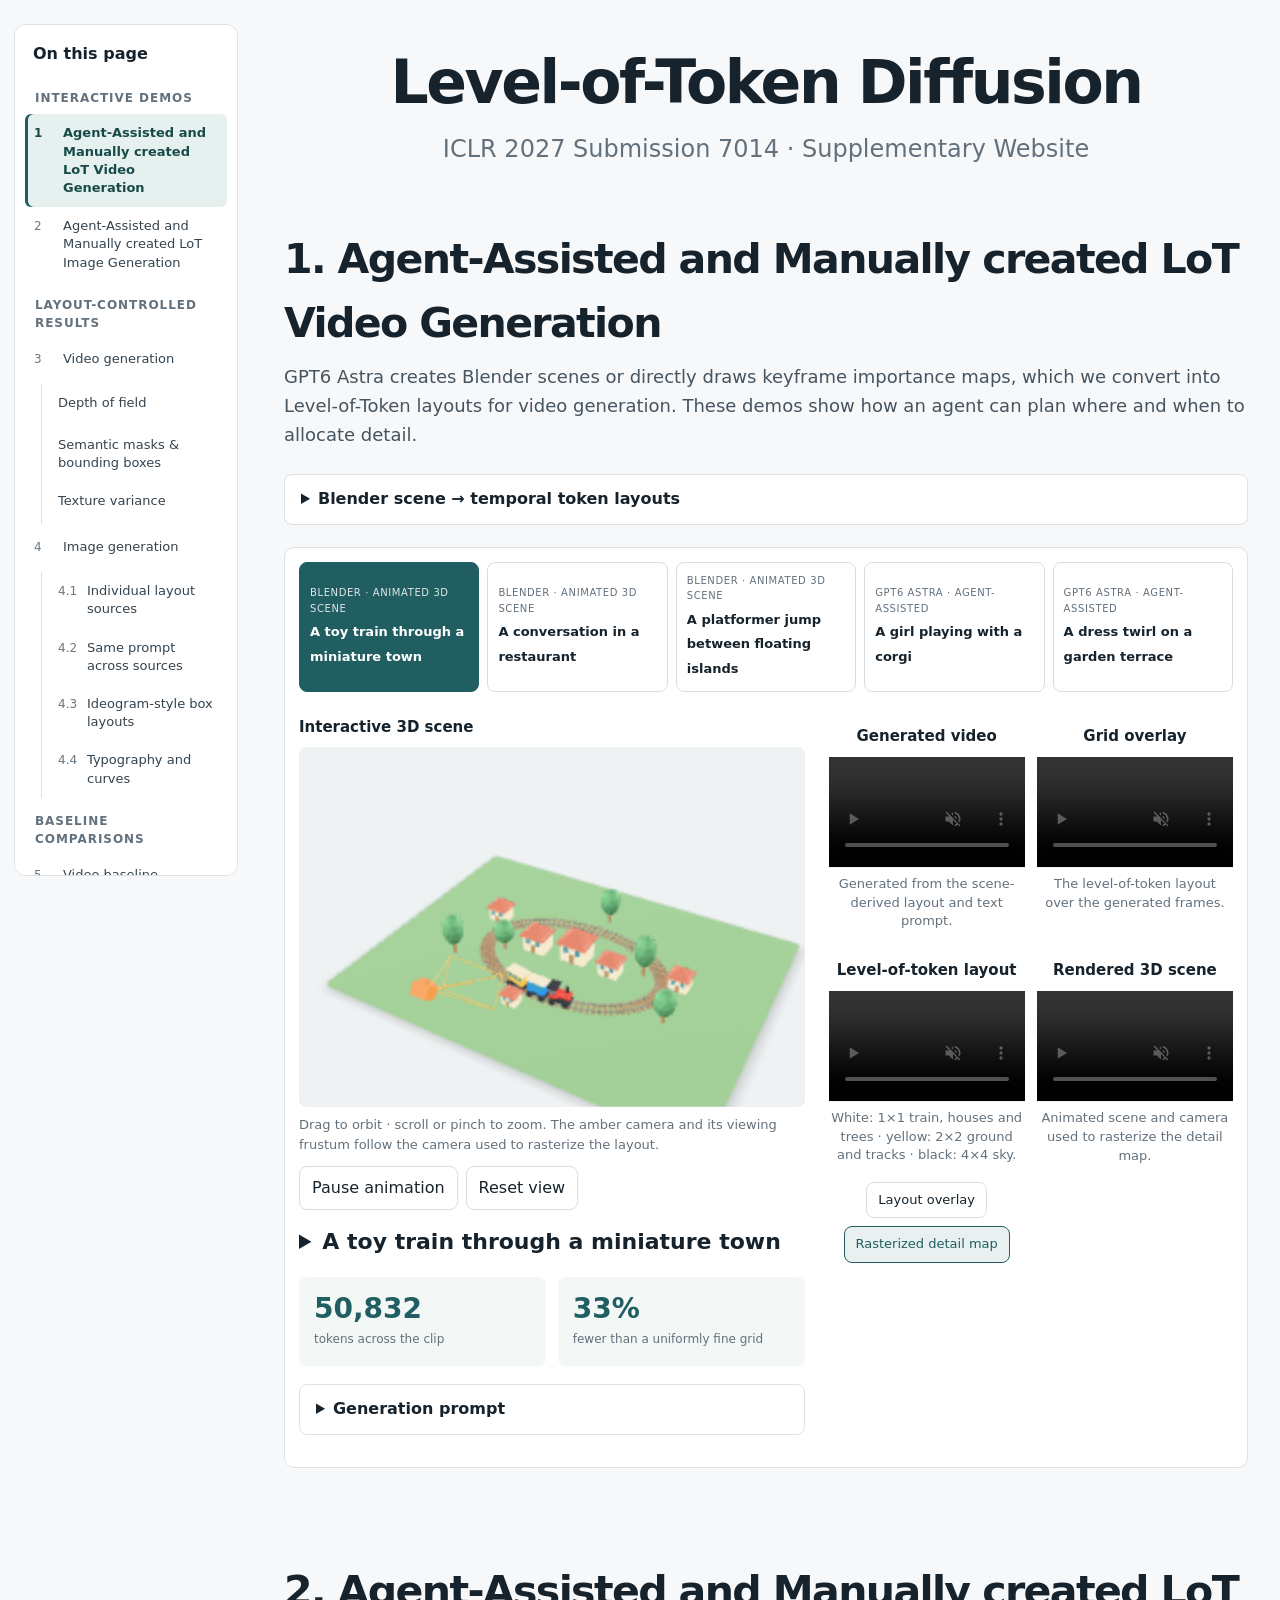
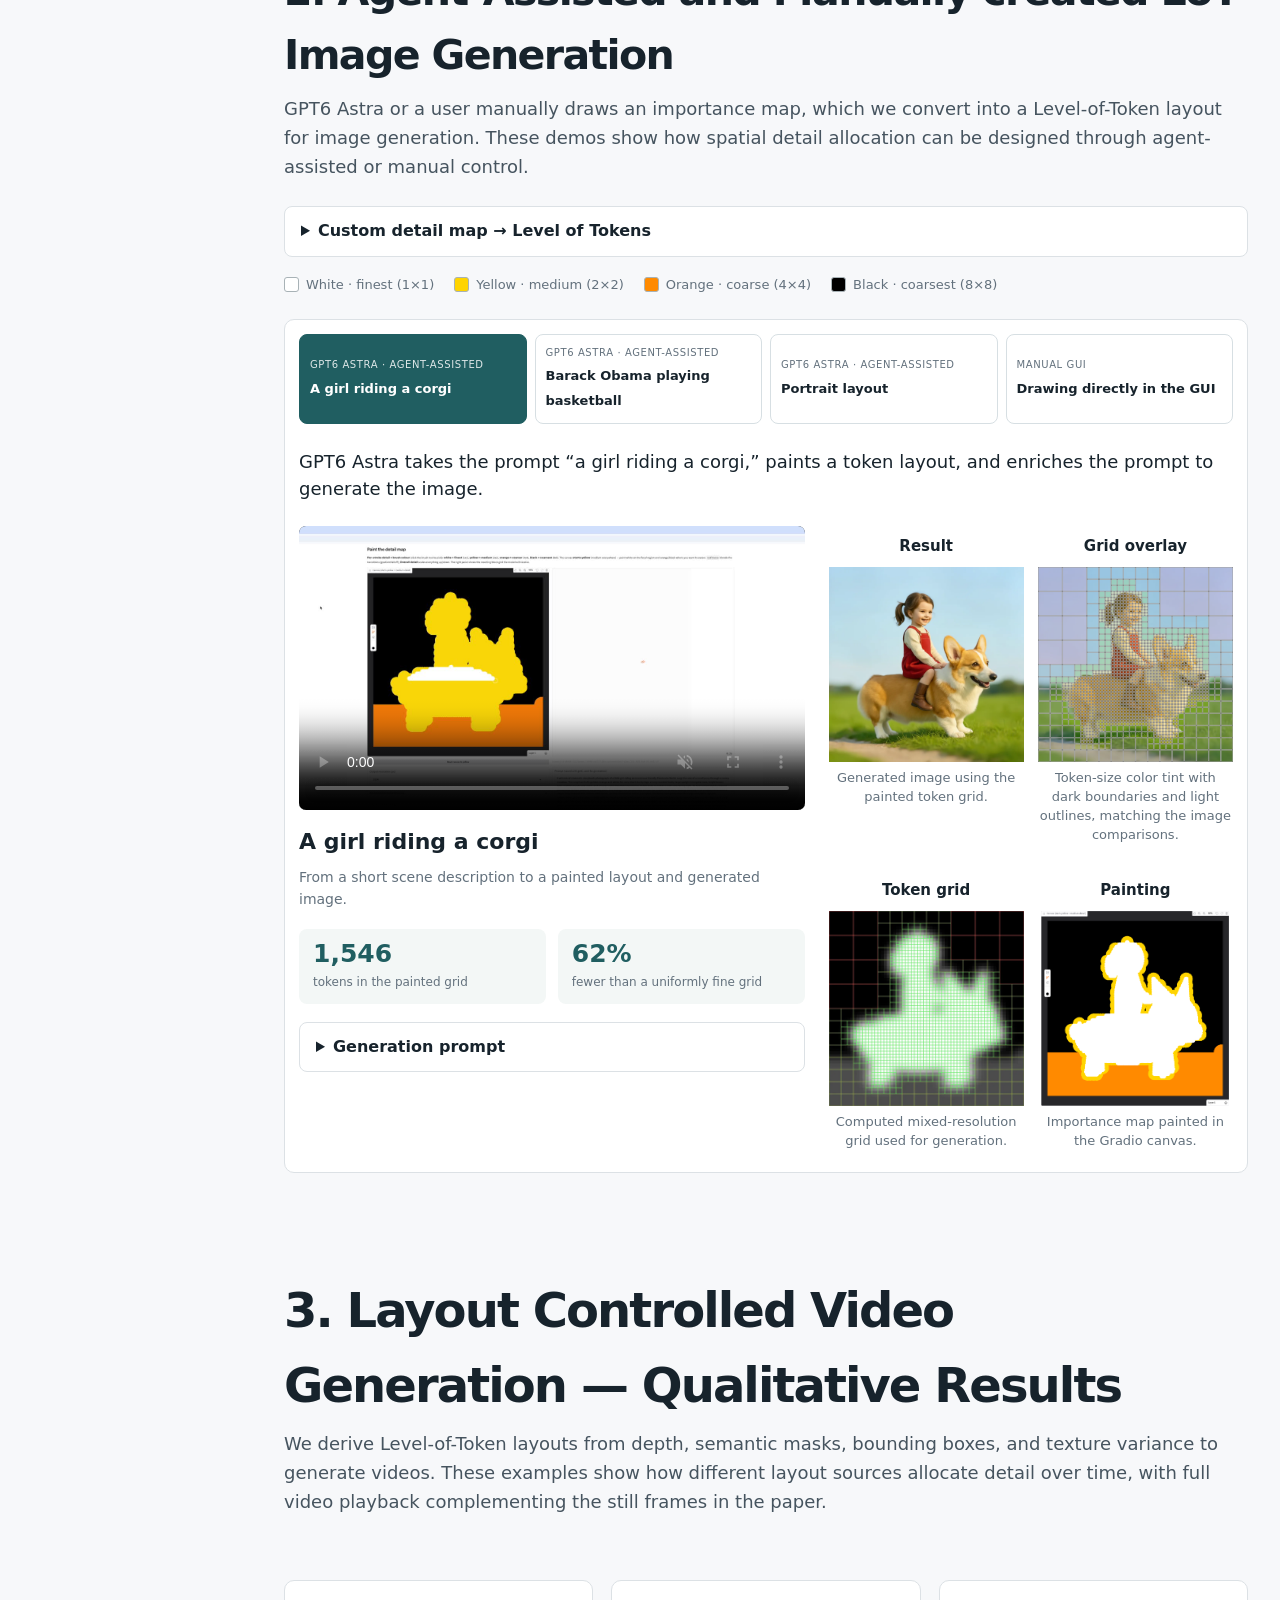
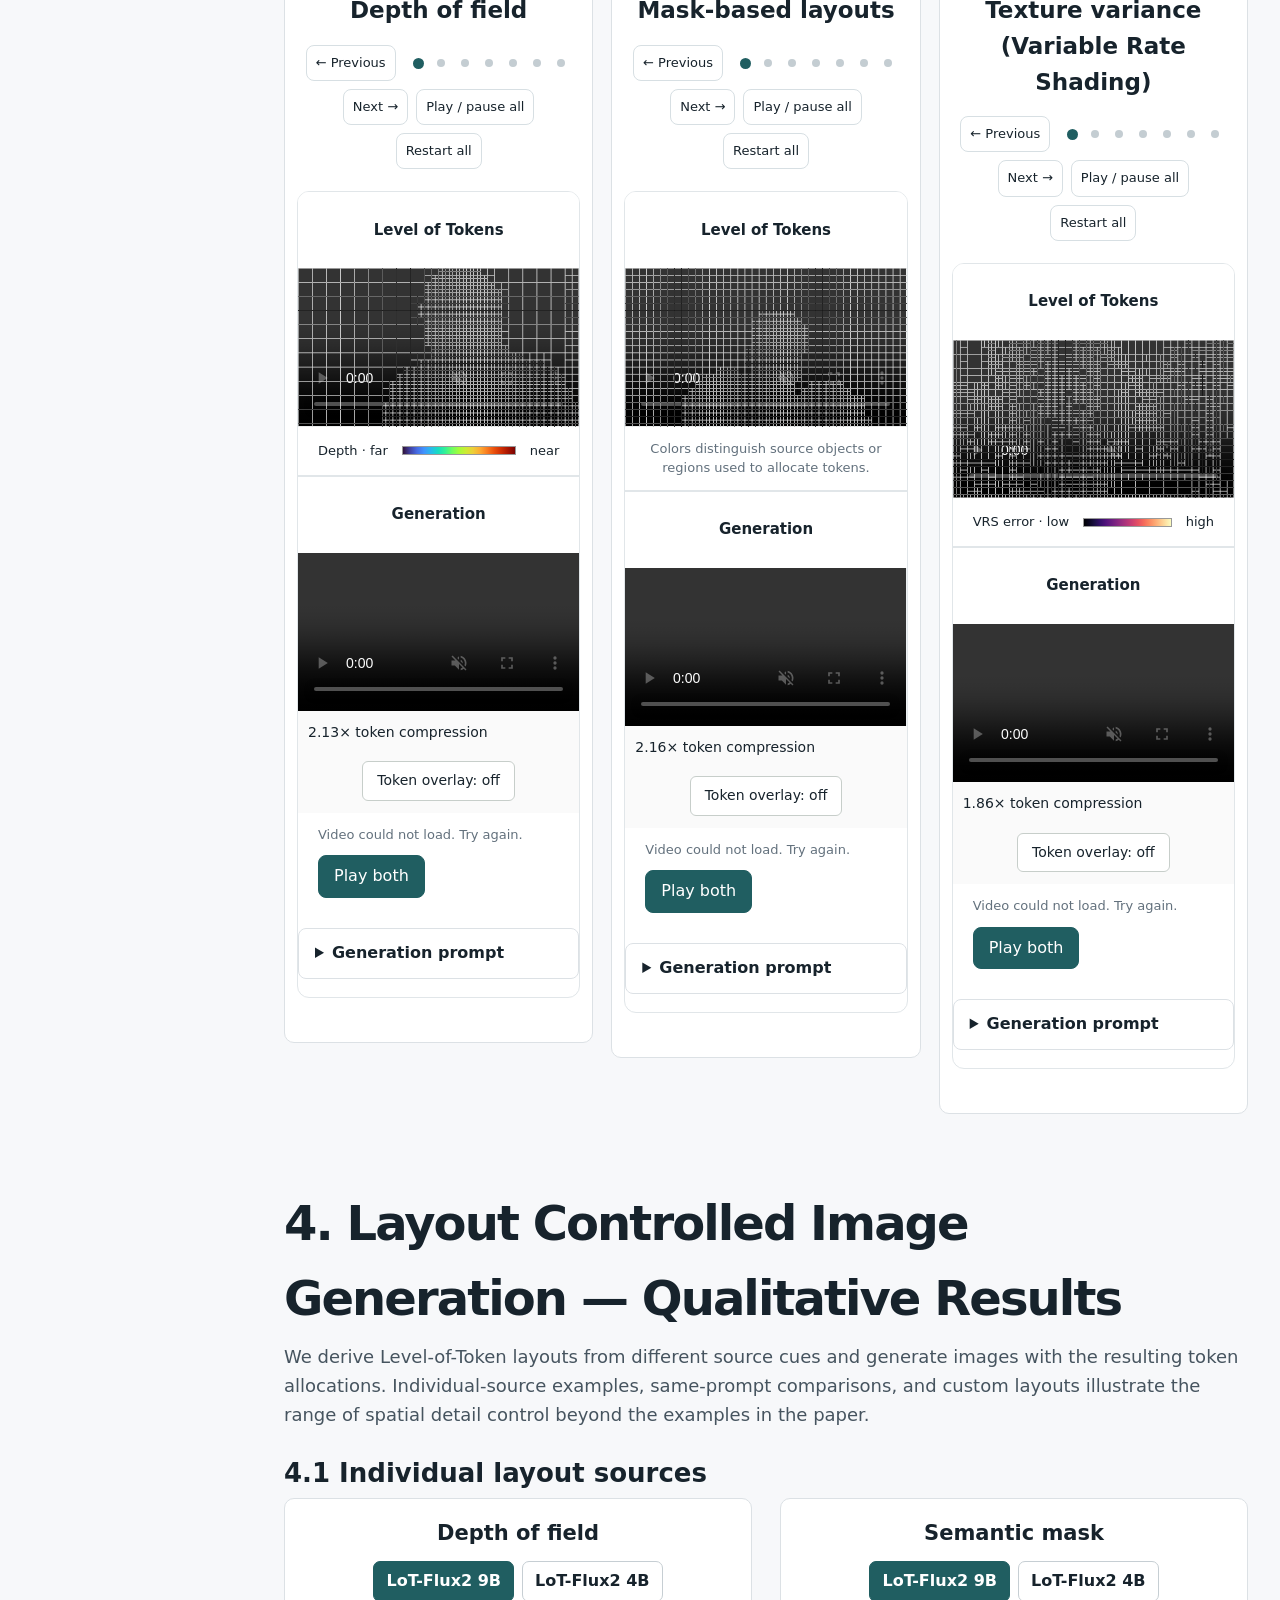
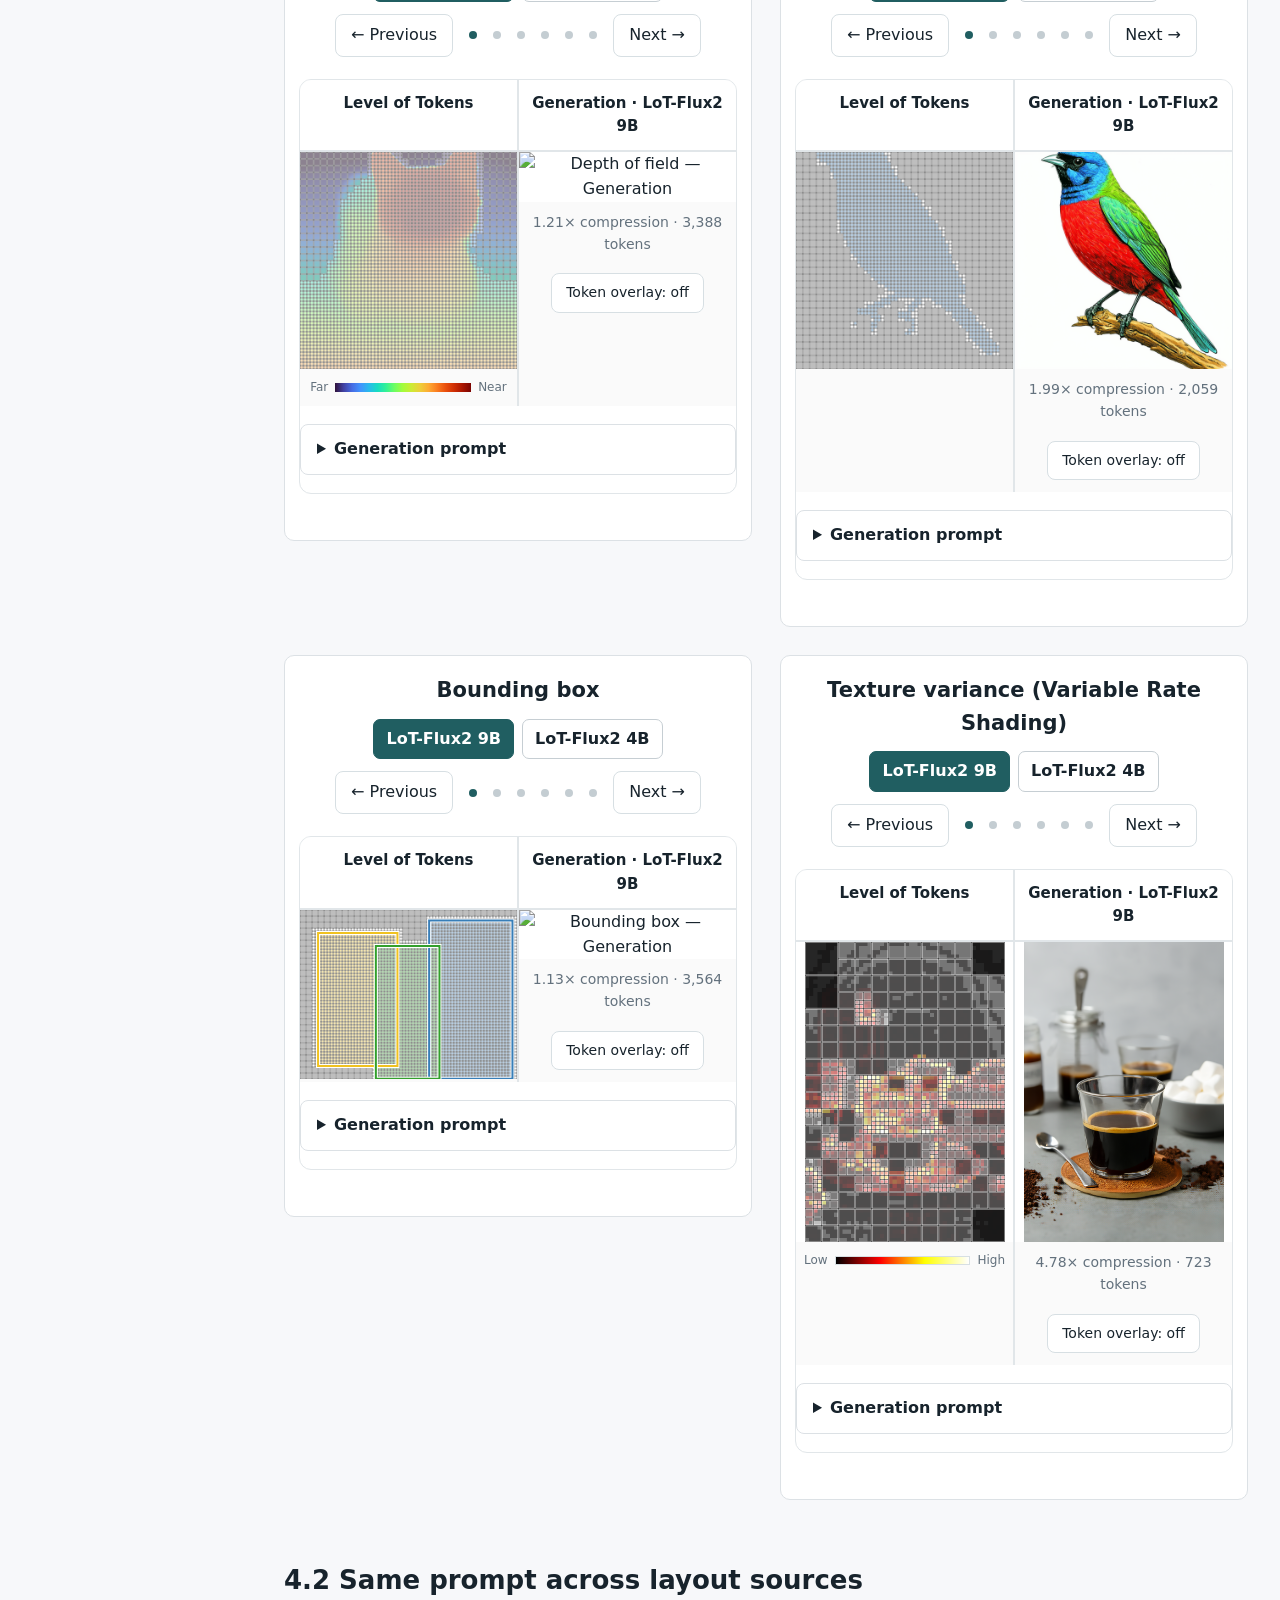
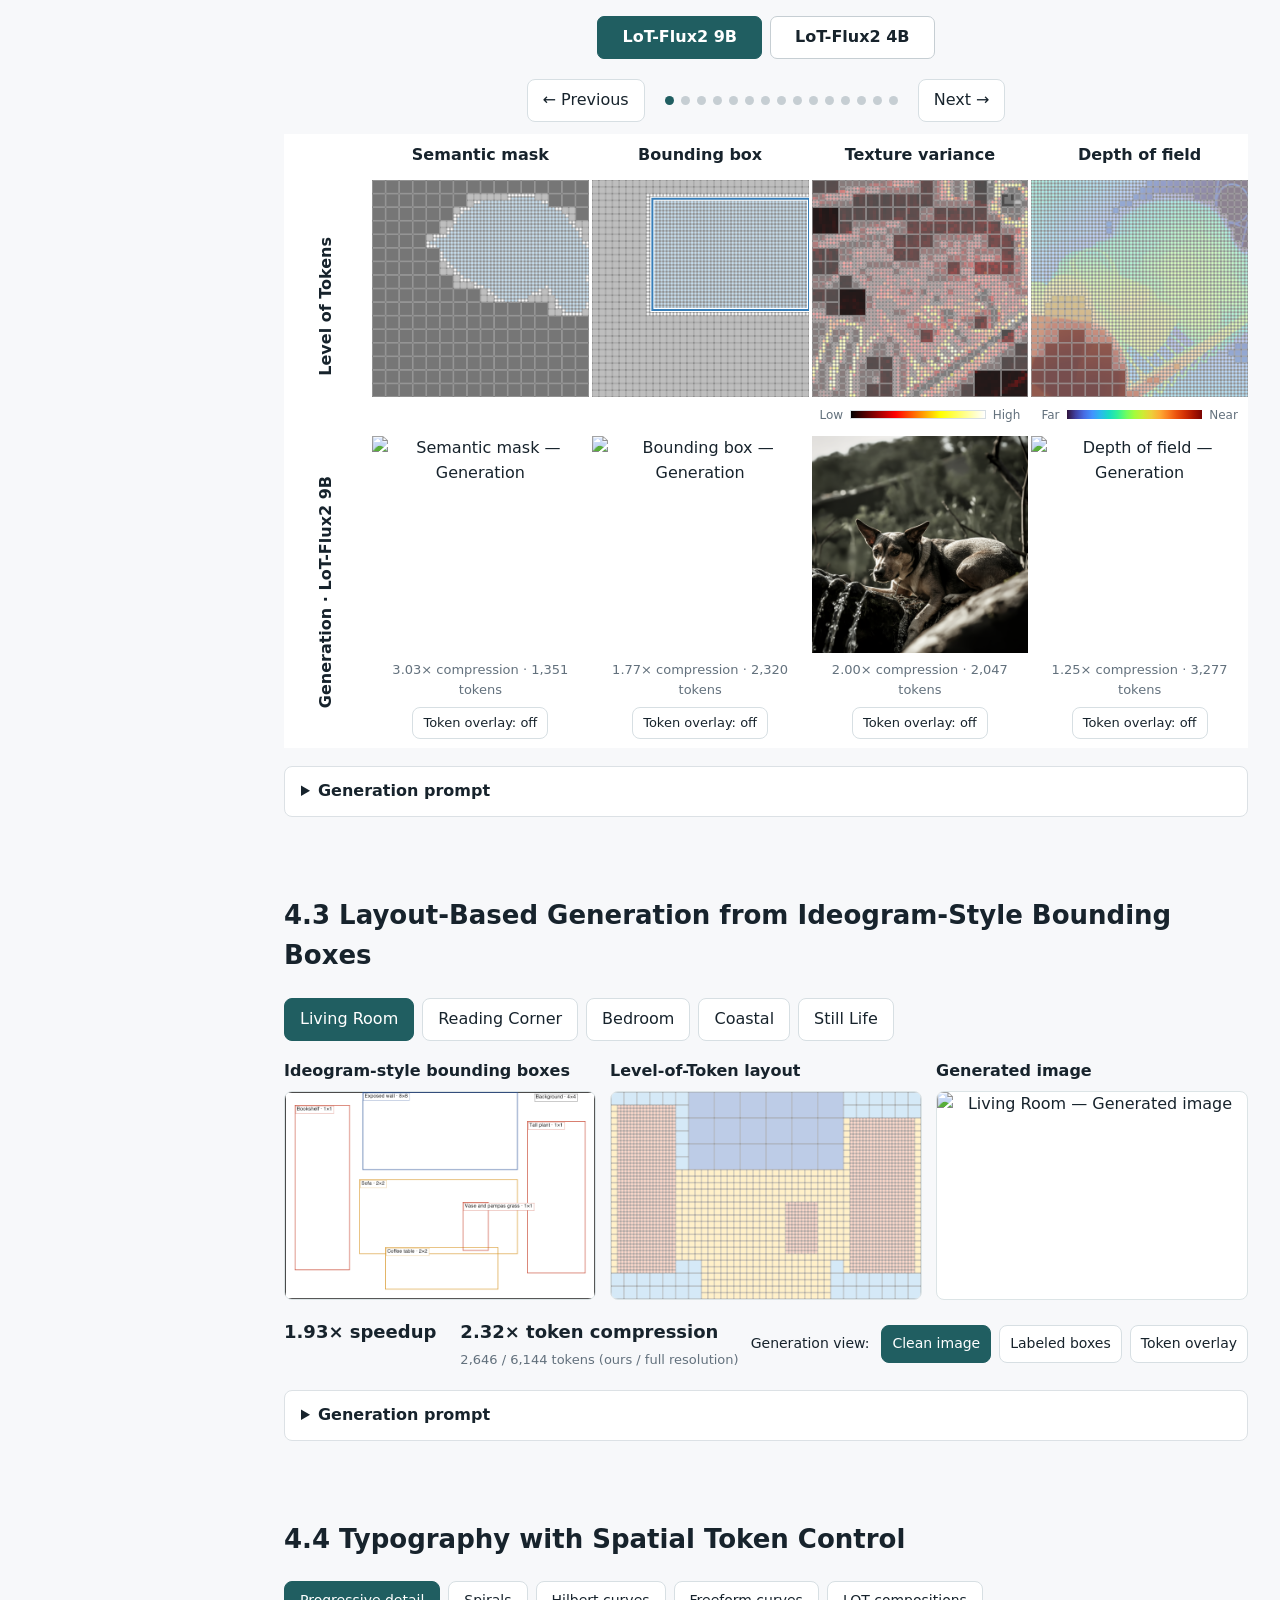
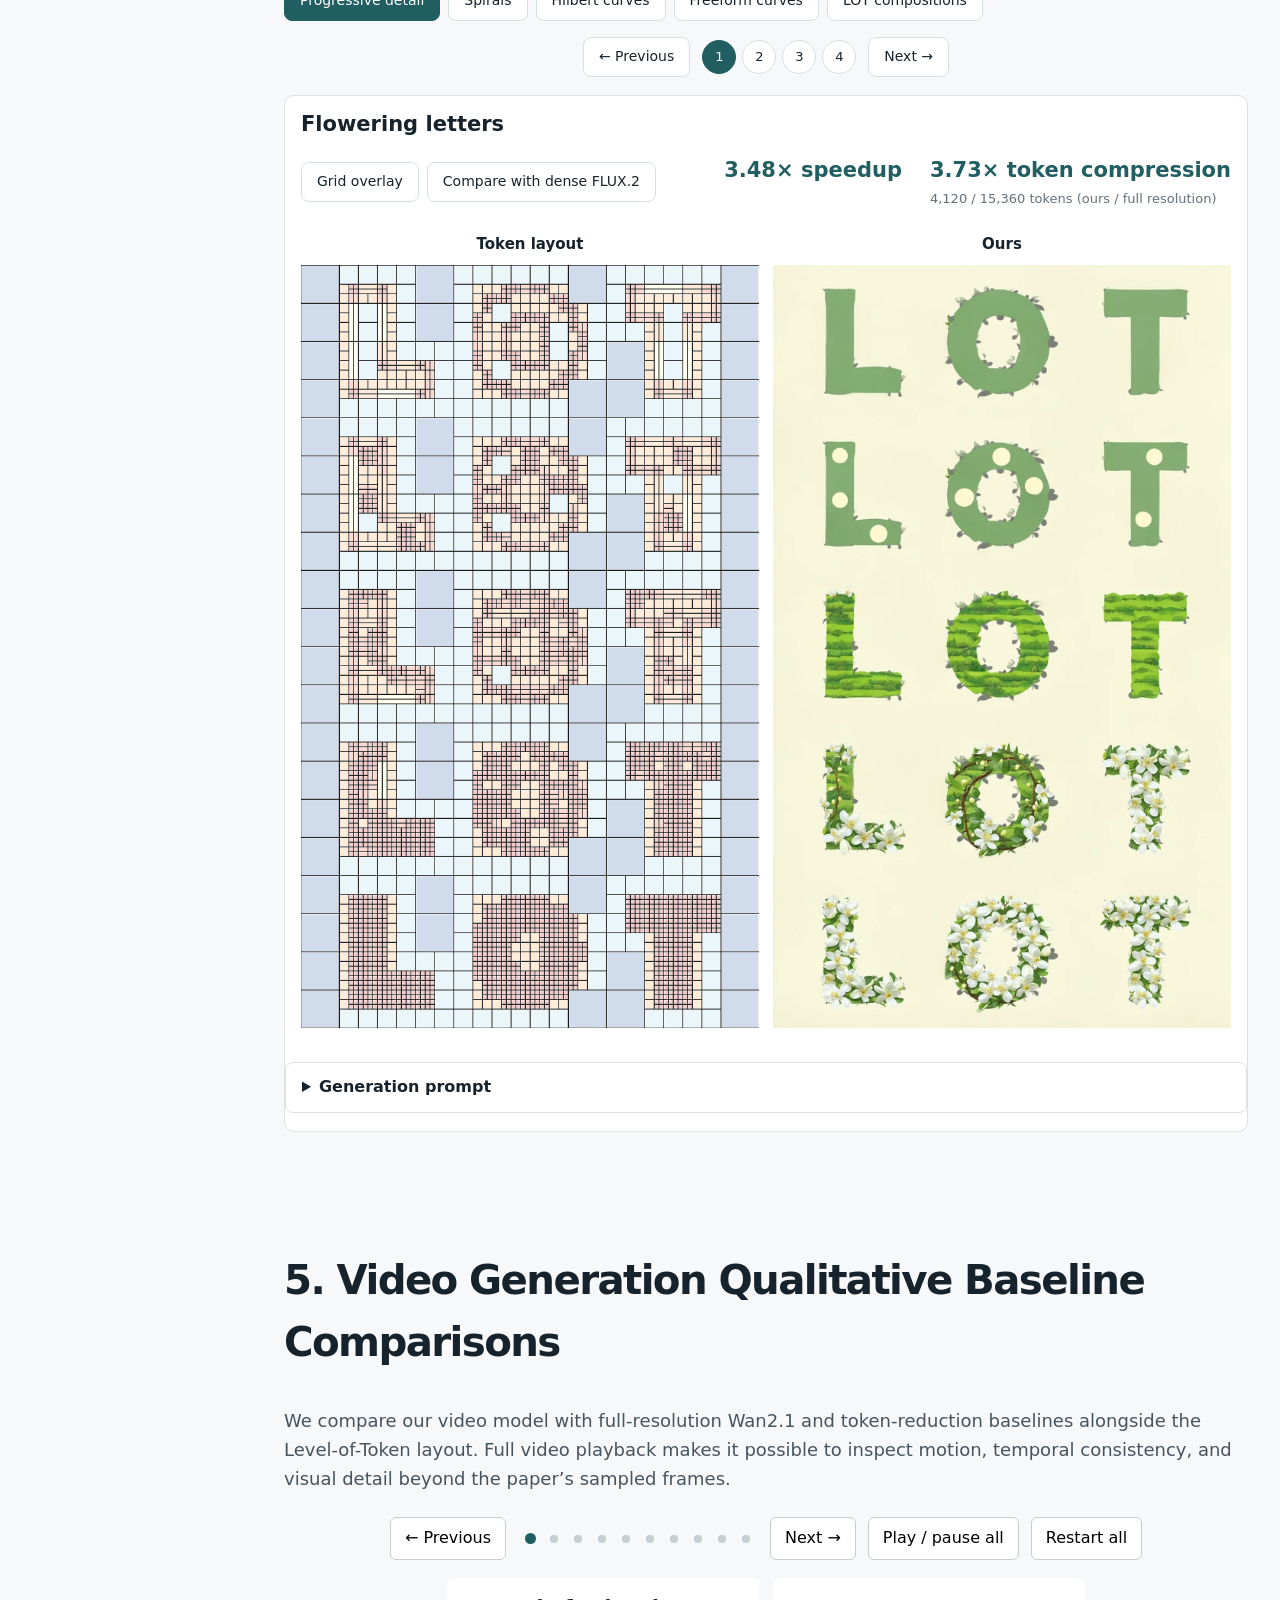
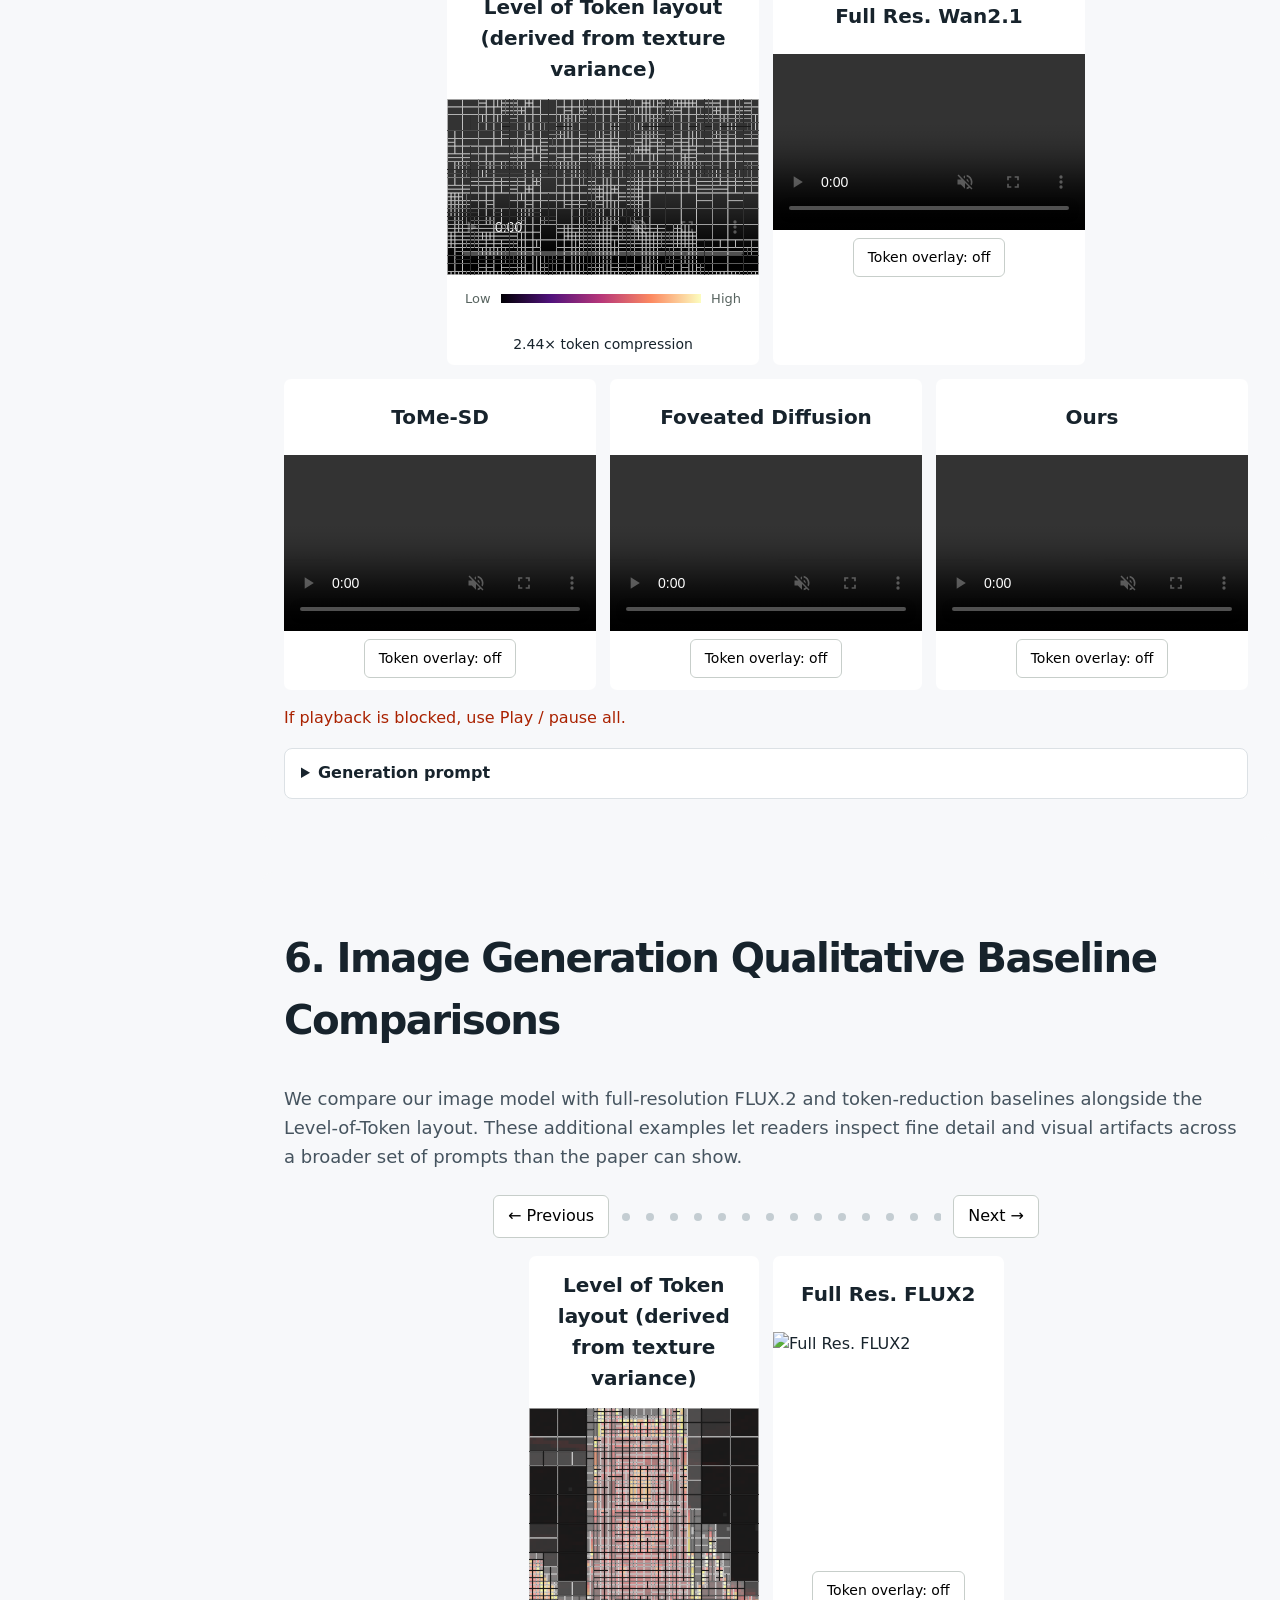
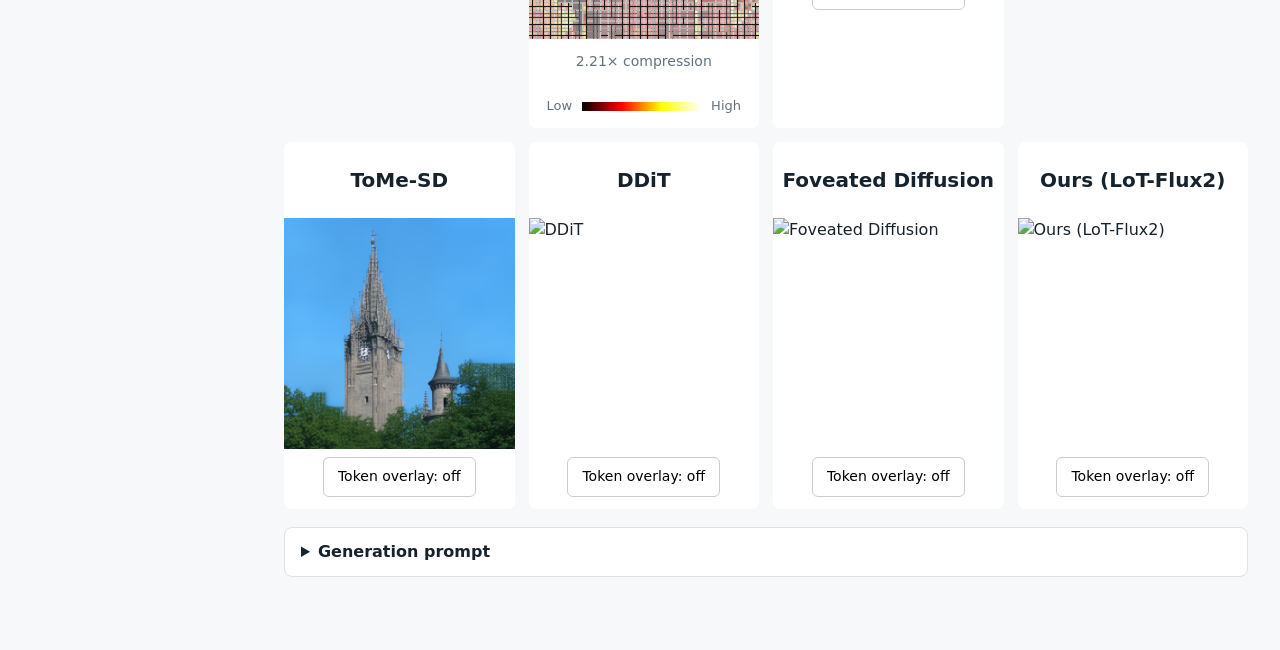
==== index.html @ dbed9409 "Restore demo explanations and distinguish Blender from painted workflows" ====
<!doctype html>
<html lang="en"><head><meta charset="utf-8"><meta name="viewport" content="width=device-width,initial-scale=1">
<title>Level-of-Token Diffusion — ICLR 2027 Submission 7014 · Supplementary Website</title>
<script src="media-preload.js"></script><script src="grid-lines.js?v=exact-grids-2"></script>
<style>
:root{color-scheme:light;--ink:#17232c;--muted:#63717d;--accent:#205e61}*{box-sizing:border-box}body{margin:0;background:#f7f8fa;color:var(--ink);font:16px/1.55 system-ui,sans-serif}header,main,nav{max-width:1480px;margin:auto;padding:24px 32px}header{padding-top:48px;padding-bottom:16px}.eyebrow{color:var(--accent);font-size:13px;letter-spacing:.15em;text-transform:uppercase;font-weight:700}h1{font-size:clamp(28px,4vw,48px);letter-spacing:-.04em;margin:8px 0}p{color:var(--muted);margin:8px 0}nav{position:sticky;top:0;z-index:3;background:#f7f8faf5;backdrop-filter:blur(8px);display:flex;flex-wrap:wrap;gap:8px;padding-top:12px;padding-bottom:12px}button,a.pill{font:inherit;border:1px solid #d7dfe3;border-radius:8px;padding:8px 15px;background:white;color:var(--ink);cursor:pointer;text-decoration:none}button.active,button.play{background:var(--accent);border-color:var(--accent);color:white}button:focus-visible,a:focus-visible{outline:3px solid #dc9a36;outline-offset:3px}section{scroll-margin-top:90px}h2{font-size:26px;margin:8px 0 4px}article{background:white;border:1px solid #e1e6e9;border-radius:12px;overflow:hidden;margin:22px 0 32px}.caption{display:flex;justify-content:space-between;gap:12px;flex-wrap:wrap;padding:15px 20px}.title{font-weight:650}.meta{font-size:13px;color:var(--muted)}.pair{display:grid;grid-template-columns:1fr 1fr;gap:2px;background:#e1e6e9}.panel{background:#fafafa;min-width:0}.label{font-size:12px;letter-spacing:.1em;text-transform:uppercase;padding:7px 14px;background:#f0f3f5;font-weight:650}video{display:block;width:100%;aspect-ratio:16/9;object-fit:contain;background:#eef1f3}.controls{display:flex;align-items:center;gap:10px;padding:12px 20px;flex-wrap:wrap}.status{font-size:13px;color:var(--muted)}details{padding:0 20px 18px}summary{cursor:pointer;color:var(--accent)}details p{white-space:pre-wrap;font-size:14px;max-width:1100px}footer{padding:24px;text-align:center;color:var(--muted);font-size:13px}a{color:var(--accent)}@media(max-width:650px){header,main,nav{padding-left:14px;padding-right:14px}.pair{grid-template-columns:1fr}.caption{padding:12px}h1{font-size:30px}}
.stage{position:relative;aspect-ratio:16/9}.stage canvas{position:absolute;inset:0;width:100%;height:100%;pointer-events:none}.reel-nav{display:flex;align-items:center;gap:10px;flex-wrap:wrap;margin:16px 0}.dots{display:flex;gap:5px}.dots button{padding:4px 9px;font-size:13px}.overlay-on{background:#e3f1ef;border-color:var(--accent)}.cue-legend{display:flex;justify-content:center;align-items:center;flex-wrap:wrap;gap:10px 22px;padding:14px 20px;background:white;font-size:13px;border-bottom:1px solid #e1e6e9}.legend-item{display:inline-flex;align-items:center;gap:7px}.swatch{display:inline-block;width:17px;height:17px;border:1px solid #222}.colorbar{height:17px;width:clamp(150px,34vw,520px);border:1px solid #999}
header,main,nav{max-width:1480px;width:100%;padding-left:32px;padding-right:32px}
body>p{max-width:1480px;margin:auto;padding-left:32px;padding-right:32px}
@media(max-width:650px){header,main,nav,body>p{padding-left:14px;padding-right:14px}}
.token-stats{padding:10px;font-size:14px;line-height:1.6}
.panel .cue-legend{border-bottom:0;gap:10px 14px}
.mask-cue-note{padding:12px 18px;text-align:center;color:var(--muted);font-size:13px;line-height:1.5;background:white}
.panel .colorbar{flex:1;min-width:60px;max-width:260px;width:auto;height:9px}
.status:empty{display:none}
.generation-prompt{background:white;border:1px solid #dce1e5;border-radius:8px;padding:12px 16px;margin:18px 20px}
.generation-prompt summary{cursor:pointer;font-weight:600;color:var(--ink)}
.generation-prompt p{white-space:pre-wrap;margin:12px 0 0;font-size:16px;color:var(--ink)}
.pair.cue-flow{grid-template-columns:minmax(0,.48fr) 24px minmax(0,1fr) 24px minmax(0,1fr);gap:10px;background:white;padding:18px;align-items:start}
.cue-flow .source-panel{margin-top:34px;border:1px dashed #c4cdd2;border-radius:6px;overflow:hidden}
.source-panel video{filter:saturate(.3);opacity:.8}
.source-token-legend{display:flex;flex-wrap:wrap;justify-content:center;gap:8px 12px;padding:10px;font-size:12px;line-height:1.4;background:white}
.source-token-legend .swatch{filter:saturate(.3);opacity:.8;flex-shrink:0}
.cue-flow .label{text-align:center;text-transform:none;letter-spacing:0;font-size:16px;background:white}
.flow-arrow{align-self:center;text-align:center;font-size:25px;color:#89969e}
.token-stage>canvas{position:static;display:block;width:100%;height:auto;aspect-ratio:16/9;background:#f8f8f8}
.token-legend{display:flex;justify-content:center;gap:14px;flex-wrap:wrap;padding:12px;font-size:13px}
.token-legend .swatch{width:17px;height:17px}
@media(max-width:800px){.pair.cue-flow{grid-template-columns:1fr 22px 1fr}.cue-flow .source-panel{grid-column:1 / -1;max-width:200px;margin:0 auto}.cue-flow .source-arrow{grid-column:1 / -1;transform:rotate(90deg)}.cue-flow .token-panel{grid-column:1}.cue-flow .generation-panel{grid-column:3}}
.dots{display:flex;flex-wrap:nowrap;gap:0;max-width:320px;overflow-x:auto;scrollbar-width:none;align-items:center}
.dots::-webkit-scrollbar{display:none}
.dots button{flex:0 0 24px;width:24px;height:32px;padding:0;border:0;background:transparent;display:grid;place-items:center}
.dots button::before{content:'';width:8px;height:8px;border-radius:50%;background:#c4cdd2}
.dots button.active{background:transparent}
.dots button.active::before{width:11px;height:11px;background:#205e61}
.dots{scroll-behavior:smooth}
.dots button::before{transition:width .2s ease,height .2s ease,background-color .2s ease,transform .2s ease}
.dots button:hover::before{transform:scale(1.2)}
@media(prefers-reduced-motion:reduce){.dots{scroll-behavior:auto}.dots button::before{transition:none;animation:none!important}}
.section-title{font-size:clamp(28px,4vw,48px);font-weight:700;letter-spacing:-.04em;line-height:1.55;margin:8px 0}
.panel .label{font-size:20px;font-weight:700;text-align:center;padding:14px 8px;min-height:76px;display:flex;align-items:center;justify-content:center;letter-spacing:normal;text-transform:none;background:white}
.overlay-toggle{display:block;margin:8px auto 12px;font-size:14px;padding:8px 14px;border-color:#c7ceca;border-radius:6px}
.overlay-toggle[aria-pressed="true"]{background:#205e61;color:white}
.controls:has(.status:empty):has(.play[hidden]){display:none}
@media(max-width:650px){.section-title{font-size:30px}}
.reel-nav{justify-content:center}
.paper-heading{text-align:center;padding-top:48px;padding-bottom:12px}
.paper-heading h1{font-size:clamp(34px,5vw,60px);line-height:1.15;margin:0 0 14px}
.paper-heading p{font-size:clamp(18px,2.5vw,24px);color:#63717d;margin:0}
.results-index{position:static;display:block;padding-top:28px;padding-bottom:12px;background:transparent;backdrop-filter:none}
.results-index h2{font-size:20px;margin:0 0 12px}
.index-groups{display:flex;flex-wrap:wrap;gap:16px 36px;padding:16px 20px;border:1px solid #dce1e5;border-radius:12px;background:white}
.index-group{display:flex;align-items:center;flex-wrap:wrap;gap:8px 14px}
.index-group strong{font-size:14px;color:#17232c}
.index-group a{font-size:14px;color:#205e61;text-decoration:none;padding:5px 0}
.index-group a:hover{text-decoration:underline;text-underline-offset:4px}
.index-return{position:fixed;right:18px;bottom:18px;z-index:5;background:#fff;border:1px solid #d7dfe3;border-radius:8px;padding:7px 12px;color:#205e61;text-decoration:none;font-size:13px;box-shadow:0 2px 8px #17232c12}
#video-results{scroll-margin-top:24px}
@media(max-width:650px){.index-groups{gap:12px;padding:12px}.index-group{gap:6px 12px}.index-group strong{flex-basis:100%}.index-return{right:10px;bottom:10px}}
</style><link rel="stylesheet" href="prompt.css?v=1"><link rel="stylesheet" href="section-summary.css?v=1"></head><body>
<link rel="stylesheet" href="images.css">
<header class="paper-heading"><h1>Level-of-Token Diffusion</h1><p>ICLR 2027 Submission 7014 · Supplementary Website</p></header>
<link rel="stylesheet" href="contents.css">
<nav id="results-index" class="results-index" aria-label="On this page">
<details id="contents-menu" open>
<summary>On this page <span aria-hidden="true">⌄</span></summary>
<div class="contents-tree">
<h2>Interactive demos</h2>
<ol>
<li><a href="#video-demos"><span>1</span>Agent-Assisted and Manually created LoT Video Generation</a></li>
<li><a href="#painted-demos"><span>2</span>Agent-Assisted and Manually created LoT Image Generation</a></li>
</ol>
<h2>Layout-controlled results</h2>
<ol start="3">
<li><a href="#video-results"><span>3</span>Video generation</a>
<ol><li><a href="#video-source-dof">Depth of field</a></li>
<li><a href="#video-source-regions">Semantic masks &amp; bounding boxes</a></li>
<li><a href="#video-source-vrs">Texture variance</a></li></ol></li>
<li><a href="#image-source-results"><span>4</span>Image generation</a>
<ol><li><a href="#image-individual-layouts"><span>4.1</span>Individual layout sources</a></li>
<li><a href="#image-results"><span>4.2</span>Same prompt across sources</a></li>
<li><a href="#bbox-conditioning"><span>4.3</span>Ideogram-style box layouts</a></li>
<li><a href="#typography"><span>4.4</span>Typography and curves</a></li></ol></li>
</ol>
<h2>Baseline comparisons</h2>
<ol start="5">
<li><a href="#comparisons"><span>5</span>Video baseline comparisons</a></li>
<li><a href="#image-comparisons"><span>6</span>Image baseline comparisons</a></li>
</ol>
</div>
</details>
</nav>
<script src="contents.js" defer></script>
<a class="index-return" href="#results-index" aria-label="Back to results navigation index">↑ Index</a>
<!-- video-demos:start -->
<section id="video-demos" aria-label="Interactive video token layout demonstrations" style="max-width:1480px;margin:0 auto;scroll-margin-top:24px"><iframe id="video-demo-frame" src="video_demos.html?v=workflow-explanations-2" title="Agent-Assisted and Manually created LoT Video Generation" loading="lazy" allow="autoplay; fullscreen" style="display:block;width:100%;height:1250px;border:0"></iframe></section>
<script>window.addEventListener('message',event=>{const f=document.getElementById('video-demo-frame');if(event.source!==f.contentWindow||event.origin!==location.origin||event.data?.type!=='video-demos-height')return;const h=Number(event.data.height);if(Number.isFinite(h)&&h>0&&h<20000)f.style.height=Math.ceil(h)+'px'});</script>
<!-- video-demos:end -->
<!-- painted-demos:start -->
<section id="painted-demos" aria-label="Agent-Assisted and Manually created LoT Image Generation" style="max-width:1480px;margin:0 auto;scroll-margin-top:24px"><iframe id="painted-demo-frame" src="painted_demos.html?v=workflow-explanations-2" title="Agent-Assisted and Manually created LoT Image Generation" loading="lazy" allow="fullscreen" style="display:block;width:100%;height:1550px;border:0"></iframe></section>
<script>window.addEventListener('message',event=>{const f=document.getElementById('painted-demo-frame');if(event.source!==f.contentWindow||event.origin!==location.origin||event.data?.type!=='painted-demos-height')return;const h=Number(event.data.height);if(Number.isFinite(h)&&h>0&&h<20000)f.style.height=Math.ceil(h)+'px'});</script>
<!-- painted-demos:end -->
<header id="video-results"><h1 class="section-title">3. Layout Controlled Video Generation — Qualitative Results</h1>
<p class="section-summary">We derive Level-of-Token layouts from depth, semantic masks, bounding boxes, and texture variance to generate videos. These examples show how different layout sources allocate detail over time, with full video playback complementing the still frames in the paper.</p>
</header>
<nav id="tabs" aria-label="Layout source"></nav><main id="gallery"><p>Loading selected videos…</p></main>
<script>
const names={dof:'Depth of field',regions:'Mask-based layouts',vrs:'Texture variance (Variable Rate Shading)'};
const descriptions={regions:'Semantic regions and bounding boxes guide token allocation.',vrs:'Texture-error-driven adaptive token layouts.',dof:'Depth-of-field-derived token layouts.'};
let active='dof',rows=[],overlayEnabled=0;const pairs=[],positions={regions:0,vrs:0,dof:0};
function reelRows(key=active){if(key!=='regions')return rows.filter(r=>r.modality===key);const masks=rows.filter(r=>r.modality==='mask'),boxes=rows.filter(r=>r.modality==='bbox');return Array.from({length:Math.max(masks.length,boxes.length)},(_,i)=>[masks[i],boxes[i]]).flat().filter(Boolean)}
function el(tag,cls,text){const n=document.createElement(tag);if(cls)n.className=cls;if(text!==undefined)n.textContent=text;return n}
function pauseAll(){for(const p of pairs)p.stop()}
function togglePlayback(){if(pairs.some(p=>p.isPlaying()))pauseAll();else pairs.forEach(p=>p.start(false))}
function restartPlayback(){pairs.forEach(p=>p.start(true))}
function cueLegend(data){const box=el('div','cue-legend');if(!data)return box;if(data.type==='classes'){for(const item of data.items){const entry=el('span','legend-item'),swatch=el('span','swatch');swatch.style.background=`rgb(${item.color_rgb.join(',')})`;entry.append(swatch,el('span','',`${item.label} · ${item.token_level}`));box.append(entry)}}else{const ramp=el('span','colorbar');ramp.style.background=`linear-gradient(to right,${data.stops.join(',')})`;box.append(el('span','',`${data.label} · ${data.low}`),ramp,el('span','',data.high))}return box}
function ready(v){return new Promise((resolve,reject)=>{if(v.readyState>=2)return resolve();const done=()=>{clean();resolve()},fail=()=>{clean();reject(new Error('Video could not load. Try again.'))},timer=setTimeout(fail,45000);function clean(){clearTimeout(timer);v.removeEventListener('loadeddata',done);v.removeEventListener('error',fail)}v.addEventListener('loadeddata',done);v.addEventListener('error',fail);v.preload='auto';v.load()})}
function sourceTokenLegend(data){const box=el('div','source-token-legend');box.setAttribute('aria-label','Source colors and token allocation');for(const item of data?.items||[]){const entry=el('span','legend-item'),swatch=el('span','swatch');const color=item.label==='Background'?[0,0,0]:item.color_rgb;swatch.style.background=`rgb(${color.join(',')})`;const level=item.token_level.replace(/^up to (\d+×\d+)$/,(_,size)=>size==='1×1'?'1×1':`1×1–${size}`);entry.append(swatch,el('span','',level));box.append(entry)}return box}
function card(r,i){
 let overlayEnabled=0; // Each visible source pair owns its overlay toggle.
 const a=el('article');a.id=r.id;
 const flow=false; // Use the original paired layout-cue / generation presentation.
 const tokenCanvas=el('canvas'),tokenLegend=el('div','token-legend');tokenCanvas.width=1280;tokenCanvas.height=720;tokenCanvas.setAttribute('aria-label','Exact grayscale tokenization');
 const pair=el('div','pair'),videos=[],layoutCanvas=el('canvas'),canvas=el('canvas');layoutCanvas.hidden=false;layoutCanvas.width=1280;layoutCanvas.height=720;layoutCanvas.setAttribute('aria-hidden','true');canvas.width=1280;canvas.height=720;canvas.hidden=true;canvas.setAttribute('aria-hidden','true');
 if(flow)pair.classList.add('cue-flow');
 for(const [key,label] of [['layout',flow?'Source cue':'Level of Tokens'],['generated','Generation']]){const panel=el('div','panel'),v=el('video'),stage=el('div','stage');v.src=key==='layout'?(flow?r.source_cue:(r.filled_layout||r.layout)):r[key];v.preload='auto';v.defaultMuted=true;v.muted=true;v.loop=true;v.playsInline=true;v.controls=true;v.setAttribute('muted','');v.setAttribute('playsinline','');v.setAttribute('aria-label',`${label}: ${r.video_id}`);stage.append(v);if(key==='generated')stage.append(canvas);if(key==='layout')stage.append(layoutCanvas);panel.append(el('div','label',label),stage);if(key==='generated')panel.append(el('div','token-stats',`${Number(r.compression).toFixed(2)}× token compression`));if(key==='layout'&&r.layout_legend?.type==='colorbar'&&!flow)panel.append(cueLegend(r.layout_legend));if(flow)panel.classList.add(key==='layout'?'source-panel':'generation-panel');pair.append(panel);videos.push(v);
 if(key==='layout'&&!flow&&(r.modality==='mask'||r.modality==='bbox'))panel.append(el('div','mask-cue-note','Colors distinguish source objects or regions used to allocate tokens.'));
 if(flow&&key==='layout'){panel.append(sourceTokenLegend(r.source_legend||r.layout_legend));const tp=el('div','panel token-panel'),ts=el('div','token-stage');ts.append(tokenCanvas);tp.append(el('div','label','Level of Tokens'),ts,tokenLegend);pair.append(el('div','flow-arrow source-arrow','→'),tp,el('div','flow-arrow','→'))}}
 a.append(pair);
 const controls=el('div','controls'),play=el('button','play','Play both'),toggle=el('button','overlay-toggle','Token overlay: off'),status=el('span','status');play.hidden=true;toggle.setAttribute('aria-label','Toggle token overlay for Generation');pair.children[pair.children.length-1].append(toggle);controls.append(status,play);a.append(controls);
 let playing=false,busy=false,timer=null,disposed=false,callback=null,paths=null,lastFrame=-1,decoding=null,fillPaths=null,tokenFrame=-1;
 const gray=[248,220,190,155,118,78,38];
 const generated=videos[1],ctx=canvas.getContext('2d');
 function draw(time=generated.currentTime){if(disposed||!paths)return;const f=Math.min(80,Math.max(0,Math.floor(time*15+1e-5))),t=f===0?0:1+Math.floor((f-1)/4);if(t===lastFrame)return;lastFrame=t;for(const c of [ctx]){c.clearRect(0,0,1280,720);if(overlayEnabled===2||c!==ctx){fillPaths[t].forEach((p,k)=>{c.fillStyle=['rgba(240,194,32,.24)','rgba(146,177,38,.24)','rgba(51,160,44,.24)','rgba(53,143,114,.24)','rgba(55,126,184,.24)','rgba(104,102,174,.24)','rgba(152,78,163,.24)'][k];c.fill(p)})}c.strokeStyle='rgba(255,255,255,.9)';c.lineWidth=4;c.stroke(paths[t]);c.strokeStyle='rgba(15,15,15,.95)';c.lineWidth=1.3;c.stroke(paths[t])}}
 function drawLayout(time=videos[0].currentTime){if(disposed||!paths)return;const frame=Math.min(80,Math.max(0,Math.floor(time*15+1e-5))),t=frame===0?0:1+Math.floor((frame-1)/4);if(layoutCanvas.dataset.slice===String(t))return;layoutCanvas.dataset.slice=String(t);const c=layoutCanvas.getContext('2d');c.clearRect(0,0,1280,720);GridLines.stroke(c,paths[t])} let layoutCallback=null;function layoutTick(now,meta){drawLayout(meta.mediaTime);if(!disposed)layoutCallback=videos[0].requestVideoFrameCallback(layoutTick)}if(videos[0].requestVideoFrameCallback)layoutCallback=videos[0].requestVideoFrameCallback(layoutTick);videos[0].addEventListener('timeupdate',()=>drawLayout());videos[0].addEventListener('seeked',()=>{delete layoutCanvas.dataset.slice;drawLayout()});
 function drawTokens(time=generated.currentTime){if(!flow||disposed||!fillPaths)return;const f=Math.min(80,Math.max(0,Math.floor(time*15+1e-5))),t=f===0?0:1+Math.floor((f-1)/4);if(t===tokenFrame)return;tokenFrame=t;const c=tokenCanvas.getContext('2d');c.clearRect(0,0,1280,720);fillPaths[t].forEach((p,k)=>{c.fillStyle=`rgb(${gray[k]},${gray[k]},${gray[k]})`;c.fill(p)});c.strokeStyle='black';c.lineWidth=1;c.stroke(paths[t])}
 function tick(now,meta){draw(meta.mediaTime);drawTokens(meta.mediaTime);if(!disposed)callback=generated.requestVideoFrameCallback(tick)}
 if(generated.requestVideoFrameCallback)callback=generated.requestVideoFrameCallback(tick);else timer=setInterval(()=>{draw();drawTokens()},40);
 for(const event of ['seeked','loadeddata','timeupdate'])generated.addEventListener(event,()=>{draw();drawTokens()});
 async function geometry(){if(paths)return;if(decoding)return decoding;decoding=(async()=>{if(!r.token_grid)throw Error('Exact token grid is unavailable.');const g=r.token_grid,bytes=Uint8Array.from(atob(g.leaves),c=>c.charCodeAt(0));const stream=new Blob([bytes]).stream().pipeThrough(new DecompressionStream('gzip'));const leaves=new Uint8Array(await new Response(stream).arrayBuffer());paths=[];fillPaths=[];const sizes=new Map();for(let t=0;t<21;t++){const p=new Path2D(),fills=gray.map(()=>new Path2D());for(let j=g.offsets[t];j<g.offsets[t+1];j++){const [y0,y1,x0,x1]=leaves.subarray(j*4,j*4+4),h=y1-y0,w=x1-x0,k=Math.min(6,Math.max(0,Math.round(Math.log2(h*w))));p.rect(x0*16+.5,y0*16+.5,Math.min(x1*16,1279)-x0*16,Math.min(y1*16,719)-y0*16);fills[k].rect(x0*16,y0*16,w*16,h*16);sizes.set(`${h}×${w}`,{k,area:h*w})}paths.push(p);fillPaths.push(fills)}if(flow&&!disposed){tokenLegend.replaceChildren();for(const [label,{k}] of [...sizes].sort((a,b)=>a[1].area-b[1].area)){const item=el('span','legend-item'),swatch=el('span','swatch');swatch.style.background=`rgb(${gray[k]},${gray[k]},${gray[k]})`;item.append(swatch,el('span','',label));tokenLegend.append(item)}}})();try{await decoding}catch(e){decoding=null;throw e}}
 async function updateOverlay(){toggle.textContent='Token overlay: '+(overlayEnabled?'on':'off');toggle.title='Show or hide token overlay.';toggle.setAttribute('aria-pressed',String(overlayEnabled>0));canvas.hidden=!overlayEnabled;try{await geometry();if(disposed)return;lastFrame=-1;draw();drawLayout()}catch(e){status.textContent=e.message;canvas.hidden=true}}
 if(flow)geometry().then(()=>{if(disposed)return;drawTokens()}).catch(e=>status.textContent=e.message);
 toggle.onclick=()=>{overlayEnabled=overlayEnabled?0:2;updateOverlay()};updateOverlay();
 function stop(){playing=false;videos.forEach(v=>v.pause());play.textContent='Play both'}
 function dispose(){disposed=true;if(layoutCallback!==null&&videos[0].cancelVideoFrameCallback)videos[0].cancelVideoFrameCallback(layoutCallback);stop();clearInterval(timer);if(callback!==null&&generated.cancelVideoFrameCallback)generated.cancelVideoFrameCallback(callback);videos.forEach(v=>{v.removeAttribute('src');v.load()})}pairs.push({stop,dispose,start,isPlaying:()=>videos.some(v=>!v.paused)});
 async function start(reset){if(busy||disposed||document.hidden)return;busy=true;play.disabled=true;try{stop();status.textContent='Loading both videos…';await Promise.all(videos.map(ready));if(disposed||document.hidden)return;const t=reset?0:generated.currentTime;videos.forEach(v=>{v.currentTime=t});await Promise.all(videos.map(v=>v.play()));if(disposed||document.hidden){stop();return}playing=true;play.hidden=true;status.textContent=''}catch(e){stop();if(!disposed){status.textContent=e.name==='NotAllowedError'?'Browser blocked autoplay — click Play both to start.':e.message;play.hidden=false}}finally{busy=false;play.disabled=false}}
 generated.addEventListener('timeupdate',()=>{if(playing&&Math.abs(videos[0].currentTime-generated.currentTime)>.12)videos[0].currentTime=generated.currentTime});
 generated.addEventListener('seeked',()=>{if(!disposed&&videos[0].readyState>=1)videos[0].currentTime=generated.currentTime});
 generated.addEventListener('pause',()=>{if(playing)stop()});
 generated.addEventListener('play',()=>{if(!busy&&!playing&&!disposed)start(false)});
 play.onclick=()=>start(false);
 const details=el('details','generation-prompt');details.append(el('summary','','Generation prompt'),el('p','',r.prompt));a.append(details);return a;
}
function move(delta,key=active){active=key;const n=reelRows(key).length;if(!n)return;positions[key]=(positions[key]+delta+n)%n;renderGroup(key)}
const dotRails={};
function revealDot(dots,i){const left=i*24,right=left+24,start=dots.scrollLeft,width=dots.clientWidth;if(left<start||right>start+width)dots.scrollTo({left:Math.max(0,left<start?left:right-width),behavior:matchMedia('(prefers-reduced-motion: reduce)').matches?'instant':'smooth'})}
const groupViews={};
async function renderGroup(key){
 const view=groupViews[key];if(!view)return;
 const ticket=view.ticket=(view.ticket||0)+1,listBefore=reelRows(key),selected=positions[key];
 if(view.controllers.length){const r=listBefore[selected];await MediaPreload.prepare([r.filled_layout||r.layout,r.generated],view.body);}
 if(view.ticket!==ticket)return;
 MediaPreload.busy(view.body,false);
 MediaPreload.enqueue([listBefore[(selected+1)%listBefore.length],listBefore[(selected-1+listBefore.length)%listBefore.length]],view.body);
 for(const p of view.controllers){p.dispose();const at=pairs.indexOf(p);if(at>=0)pairs.splice(at,1)}
 const list=reelRows(key),i=positions[key];view.body.replaceChildren();
 if(!list.length){view.body.textContent='No videos available.';return}
 const before=pairs.length;view.body.append(card(list[i],i));view.controllers=pairs.slice(before);
 [...view.dots.children].forEach((b,j)=>{b.classList.toggle('active',j===i);b.setAttribute('aria-pressed',String(j===i))});
 requestAnimationFrame(()=>revealDot(view.dots,i));
 if(view.visible)view.controllers.forEach(p=>p.start(true));
}
function render(){
 pairs.forEach(p=>p.dispose());pairs.length=0;
 const root=document.getElementById('gallery');root.replaceChildren();
 for(const [key,name] of Object.entries(names)){
  const section=el('section','video-source-group');section.id='video-source-'+key;section.tabIndex=0;
  section.setAttribute('aria-label',name);section.append(el('h2','',name));
  const bar=el('div','reel-nav'),prev=el('button','','← Previous'),next=el('button','','Next →'),dots=el('div','dots'),play=el('button','','Play / pause all'),restart=el('button','','Restart all'),body=el('div');
  const view={section,body,dots,controllers:[],visible:false};groupViews[key]=view;
  prev.onclick=()=>move(-1,key);next.onclick=()=>move(1,key);
  play.onclick=()=>{if(view.controllers.some(p=>p.isPlaying()))view.controllers.forEach(p=>p.stop());else view.controllers.forEach(p=>p.start(false))};
  restart.onclick=()=>view.controllers.forEach(p=>p.start(true));
  dots.setAttribute('aria-label','Choose '+name+' video');
  reelRows(key).forEach((r,j)=>{const b=el('button');b.setAttribute('aria-label','Show video '+(j+1));b.onclick=()=>{active=key;positions[key]=j;renderGroup(key)};dots.append(b)});
  section.addEventListener('pointerenter',()=>{active=key});section.addEventListener('focusin',()=>{active=key});
  bar.append(prev,dots,next,play,restart);section.append(bar,body);root.append(section);renderGroup(key);
  new IntersectionObserver(entries=>{view.visible=entries[0].isIntersecting;view.controllers.forEach(p=>view.visible?p.start(false):p.stop())},{threshold:.15}).observe(section);
 }
}
document.addEventListener('visibilitychange',()=>{if(document.hidden)pauseAll();else Object.values(groupViews).filter(v=>v.visible).forEach(v=>v.controllers.forEach(p=>p.start(false)))});
document.addEventListener('keydown',e=>{if(e.defaultPrevented||e.altKey||e.ctrlKey||e.metaKey||e.repeat||e.target.isContentEditable||/INPUT|TEXTAREA|SELECT/.test(e.target.tagName)||document.querySelector('dialog[open]'))return;if(e.key==='ArrowLeft'||e.key==='ArrowRight'){const view=groupViews[active];if(!view||(!e.target.closest('.video-source-group')&&!view.visible))return;e.preventDefault();move(e.key==='ArrowLeft'?-1:1)}});
// All source groups are visible; each owns independent navigation.
// Version the manifest so cached pages cannot keep selecting superseded cues.
fetch('showcase.json?v=robotics-cue-alignment-2',{cache:'no-store'}).then(r=>{if(!r.ok)throw Error('Showcase is unavailable');return r.json()}).then(d=>{rows=d.items;const hash=location.hash.slice(1);active=names[hash]?hash:(hash==='bbox'?'regions':'dof');if(hash==='bbox')positions.regions=1;render()}).catch(e=>document.getElementById('gallery').textContent=e.message);
</script>
<section id="image-results" aria-label="Selected image generation results"></section>
<script src="images.js?v=section-summaries-1" defer></script>
<link rel="stylesheet" href="bbox_examples.css?v=timing-1">
<section id="bbox-conditioning" aria-label="Layout-based generation from Ideogram-style bounding boxes"></section>
<script src="bbox_examples.js?v=video-first-1" defer></script>
<link rel="stylesheet" href="typography.css?v=inline-stats-1">
<section id="typography" aria-label="Typography with spatial token control"></section>
<script src="typography.js?v=video-first-1" defer></script>


<section id="comparisons" style="max-width:1480px;margin:32px auto;padding:0 10px"><iframe id="comparison-frame" src="comparisons.html?v=section-summaries-1" title="Qualitative comparisons: layout, baselines, and ours" loading="lazy" allow="autoplay; fullscreen" style="display:block;width:100%;height:1100px;border:0;border-radius:12px"></iframe></section>
<script>
window.addEventListener('message',event=>{const frame=document.getElementById('comparison-frame');if(event.source!==frame.contentWindow||event.origin!==location.origin||event.data?.type!=='comparison-height')return;const height=Number(event.data.height);if(Number.isFinite(height)&&height>0&&height<20000)frame.style.height=Math.ceil(height)+'px'});
</script>
<section id="image-comparisons" style="max-width:1480px;margin:32px auto;padding:0 10px"><iframe id="image-comparison-frame" src="image_comparisons.html?v=section-summaries-1" title="Image generation qualitative baseline comparisons" loading="lazy" style="display:block;width:100%;height:1250px;border:0;border-radius:12px"></iframe></section>
<script>
window.addEventListener('message',event=>{const frame=document.getElementById('image-comparison-frame');if(event.source!==frame.contentWindow||event.origin!==location.origin||event.data?.type!=='image-comparison-height')return;const height=Number(event.data.height);if(Number.isFinite(height)&&height>0&&height<20000)frame.style.height=Math.ceil(height)+'px'});
// Route arrows to the visible image comparison even before its iframe has focus.
document.addEventListener('keydown',e=>{
 if(e.defaultPrevented||e.altKey||e.ctrlKey||e.metaKey||e.shiftKey||e.repeat||e.target.isContentEditable||/^(INPUT|TEXTAREA|SELECT)$/.test(e.target.tagName)||document.querySelector('dialog[open]'))return;
 if(e.key!=='ArrowLeft'&&e.key!=='ArrowRight')return;
 const frame=document.getElementById('image-comparison-frame'),rect=frame.getBoundingClientRect(),middle=window.innerHeight/2;
 if(rect.top<=middle&&rect.bottom>=middle){e.preventDefault();e.stopImmediatePropagation();frame.contentWindow.postMessage({type:'image-comparison-navigate',direction:e.key==='ArrowLeft'?-1:1},location.origin)}
},true);
</script>
</body></html>
---- prompt.css ----
/* Shared prompt disclosure component, including embedded demo pages. */
details.generation-prompt {
  display:block;
  background:#fff !important;
  border:1px solid #dce1e5 !important;
  border-radius:8px !important;
  padding:12px 16px !important;
  margin:18px 0 !important;
  font:16px/1.55 system-ui,sans-serif !important;
  color:#17232c !important;
}
details.generation-prompt > summary {
  display:list-item !important;
  list-style:disclosure-closed inside !important;
  cursor:pointer;
  padding:0 !important;
  margin:0 !important;
  font:600 16px/1.55 system-ui,sans-serif !important;
  color:#17232c !important;
}
details.generation-prompt[open] > summary {list-style-type:disclosure-open !important}
details.generation-prompt > summary:focus-visible {outline:3px solid #dc9a36;outline-offset:4px;border-radius:3px}
details.generation-prompt > p {
  margin:12px 0 0 !important;
  padding:0 !important;
  max-width:none !important;
  font:400 16px/1.55 system-ui,sans-serif !important;
  color:#17232c !important;
  white-space:pre-wrap !important;
  overflow-wrap:anywhere;
}
---- section-summary.css ----
.section-summary {
  margin: 8px 0 24px !important;
  max-width: 1100px;
  color: #46545f !important;
  font: 400 18px/1.6 system-ui, sans-serif !important;
  text-align: left;
}
---- images.css ----
#image-results{max-width:1480px;margin:auto;padding:40px 32px 12px}
#image-source-results{max-width:1480px;margin:auto;padding:40px 32px 12px}
.image-source-tabs{position:static;padding:12px 0;max-width:none;background:transparent;backdrop-filter:none}
.image-single-source{margin:0}
.image-single-source[hidden]{display:none!important}
.image-single-source .image-navigation{justify-content:center;gap:10px;margin:16px 0}
.image-source-card{margin:22px 0 32px}
.image-single-source .image-paper{grid-template-columns:repeat(2,minmax(0,1fr));gap:2px;background:#e1e6e9}
.image-single-source .image-cell{background:#fafafa}
.image-single-source .image-col-title{font-size:20px;background:white;padding:12px;text-align:center}
.image-single-source .image-panel img{aspect-ratio:auto;max-height:560px;object-fit:contain}
.image-single-source .image-compression{font-size:14px;padding:10px}
.image-single-source .image-overlay{font-size:14px;padding:8px 14px;margin:8px auto 12px}
.image-single-source .image-dots{max-width:320px;gap:0;padding:0;scrollbar-width:none}
.image-single-source .image-dots button{flex:0 0 24px;width:24px;min-width:24px;height:32px;border:0;background:transparent;display:grid;place-items:center}
.image-single-source .image-dots button::before{content:'';width:8px;height:8px;border-radius:50%;background:#c4cdd2;transition:background-color .15s}
.image-single-source .image-dots button.active::before{background:#205e61}
.image-single-source .image-dots button.active{background:transparent}
@media(max-width:650px){#image-source-results{padding:12px 14px 28px}.image-source-tabs{gap:6px}.image-source-tabs button{font-size:13px;padding:7px 10px}.image-single-source .image-navigation{flex-wrap:wrap}.image-single-source .image-col-title{font-size:16px}}
.image-navigation{display:flex;align-items:center;justify-content:center;gap:16px;margin:20px 0 12px}
.image-model-toggle{display:flex;justify-content:center;gap:8px;margin:16px 0}
.image-model-toggle button{padding:8px 24px;border:1px solid #c6ced3;border-radius:7px;background:white;color:#17232c;cursor:pointer;font-weight:600}
.image-model-toggle button.active{background:#205e61;color:white;border-color:#205e61}
.image-dots{display:flex;align-items:center;gap:7px;overflow-x:auto;padding:10px 4px}
.image-dots button{padding:0;width:9px;height:9px;min-width:9px;border:0;border-radius:50%;background:#c6ced3;transition:background-color .15s}
.image-dots button.active{background:#205e61}
.image-paper{display:grid;grid-template-columns:85px repeat(4,minmax(0,1fr));gap:3px;background:white}
.image-col-title{font-weight:700;text-align:center;padding:9px 0}
.image-row-title{font-weight:700;align-self:center;writing-mode:vertical-rl;transform:rotate(180deg);justify-self:center}
.image-cell{min-width:0;text-align:center}
.image-panel{display:block!important;border:0!important;border-radius:0!important;padding:0!important;width:100%;background:white}
.image-panel img{width:100%;aspect-ratio:1;object-fit:contain;display:block}
.image-compression{font-size:13px;color:#63717d;padding:7px 2px}
.image-depth-legend{display:flex;align-items:center;justify-content:center;gap:7px;font-size:12px;color:#63717d;padding:9px 4px}
.image-depth-gradient{display:block;width:65%;height:9px;background:linear-gradient(to right,#30123b,#4040a1,#466be3,#4193fe,#28bbeb,#17dcc2,#32f197,#6dfd62,#a4fc3b,#cdeb34,#edcf39,#fdab33,#fa7d20,#ea500d,#d02f04,#a91501,#7a0402)}
.image-vrs-gradient{display:block;width:65%;height:9px;background:linear-gradient(to right,#000 0%,#f00 33.333333%,#ff0 66.666667%,#fff 100%);border:1px solid #d7dfe3}
.image-overlay{font-size:13px;padding:5px 10px;margin-bottom:9px}
/* Shared prompt component, also loaded by both comparison iframes. */
details.generation-prompt{background:#fff;border:1px solid #dce1e5;border-radius:8px;padding:12px 16px;margin:18px 0;font:16px/1.55 system-ui,sans-serif;color:#17232c}
details.generation-prompt>summary{cursor:pointer;font-size:16px;font-weight:600;line-height:1.55;color:#17232c}
details.generation-prompt>summary:focus-visible{outline:3px solid #dc9a36;outline-offset:4px;border-radius:3px}
details.generation-prompt>p{white-space:pre-wrap;overflow-wrap:anywhere;margin:12px 0 0;max-width:none;font-size:16px;font-weight:400;line-height:1.55;color:#17232c}
.image-zoom{max-width:95vw;border:0;border-radius:8px}.image-zoom img{display:block;max-height:85vh;max-width:90vw}.image-zoom::backdrop{background:#000a}
@media(max-width:650px){#image-results{padding:24px 14px}.image-paper{grid-template-columns:28px repeat(4,minmax(0,1fr))}.image-col-title,.image-row-title{font-size:11px}.image-compression,.image-overlay{font-size:10px}.image-overlay{padding:4px}.image-navigation{gap:8px}.image-dots{gap:5px}}
@media(prefers-reduced-motion:reduce){.image-dots button{transition:none}}
.image-source-grid{display:grid;grid-template-columns:repeat(2,minmax(0,1fr));gap:28px;align-items:start}
.image-source-grid>section{min-width:0;padding:14px;background:#fff;border:1px solid #dce1e5;border-radius:10px}
.image-source-grid h3{text-align:center;margin:4px 0 12px;font-size:21px}
.image-source-grid .image-navigation{gap:8px;flex-wrap:wrap;margin:12px 0}
.image-source-grid .image-dots{max-width:144px}
.image-source-grid .image-model-toggle{margin:8px 0}
.image-source-grid .image-model-toggle button{padding:7px 12px}
.image-source-grid .image-col-title{font-size:15px!important}
.image-source-grid .image-panel img{max-height:300px}
#tabs{display:none}
#gallery{display:grid;grid-template-columns:repeat(3,minmax(0,1fr));gap:18px;align-items:start}
#gallery .video-source-group{min-width:0;width:100%;max-width:none;margin:0;padding:12px;border:1px solid #dce1e5;border-radius:10px;background:white}
#gallery .video-source-group h2{text-align:center;font-size:23px;margin:0 0 12px}
#gallery .video-source-group .reel-nav{flex-wrap:wrap;justify-content:center;gap:8px}
#gallery .video-source-group .dots{max-width:168px}
#gallery .video-source-group .label{font-size:15px}
#gallery .video-source-group .pair{grid-template-columns:minmax(0,1fr)}
#gallery .video-source-group .reel-nav button{font-size:13px;padding:7px 9px}
@media(max-width:850px){#gallery{grid-template-columns:1fr}}
@media(max-width:850px){.image-source-grid{grid-template-columns:1fr}}
---- contents.css ----
#results-index{padding:0;max-width:none;background:#fff;backdrop-filter:none;z-index:20;border:1px solid #dce1e5;border-radius:12px;margin:16px 24px 24px;position:sticky;top:8px}
#contents-menu summary{display:flex;justify-content:space-between;align-items:center;padding:15px 18px;font-size:16px;font-weight:700;list-style:none;color:#17232c}
#contents-menu summary::-webkit-details-marker{display:none}
#contents-menu[open] summary>span{transform:rotate(180deg)}
#contents-menu{padding:0}
.contents-tree{padding:0 10px 14px;max-height:70vh;overflow-y:auto;overscroll-behavior:contain}
#results-index h2{font-size:12px;letter-spacing:.08em;text-transform:uppercase;color:#63717d;margin:14px 10px 7px}
#results-index ol{list-style:none;margin:0;padding:0}
#results-index ol ol{margin:2px 0 4px 16px;padding-left:7px;border-left:1px solid #dce1e5}
#results-index a{display:flex;align-items:baseline;gap:8px;min-height:42px;padding:10px 9px;border-radius:6px;color:#34434e;text-decoration:none;font-size:13px;line-height:1.4}
#results-index a>span{min-width:21px;font-size:12px;color:#687985;font-variant-numeric:tabular-nums}
#results-index a:hover{background:#f0f4f5;color:#205e61}
#results-index a[aria-current="location"]{background:#e6f1ef;color:#174b48;font-weight:650;box-shadow:inset 3px 0 #205e61}
#results-index a[aria-current="location"]>span{color:inherit}
#results-index a:focus-visible,#contents-menu summary:focus-visible{outline:3px solid #dc9a36;outline-offset:1px}
#image-individual-layouts{scroll-margin-top:85px}
@media(min-width:1200px){
 body{padding-left:252px}
 #results-index{position:fixed;left:14px;top:24px;width:224px;margin:0;max-height:calc(100vh - 48px);overflow-y:auto}
 #contents-menu summary{cursor:default;padding:17px 18px 8px}
 #contents-menu summary>span{display:none}
 .contents-tree{max-height:none}
 .index-return{display:none}
}
@media(max-width:1199px){
 #contents-menu:not([open]) summary:before{content:'☰';margin-right:10px}
 #contents-menu summary>span{margin-left:auto}
 .contents-tree{max-height:65vh}
}
@media(prefers-reduced-motion:no-preference){#results-index a{transition:background-color .12s,color .12s}}

/* Keep the mobile contents bar within its outer margins. */
@media(max-width:1199px){#results-index{width:auto;display:block}#contents-menu{min-width:0;width:100%}}
---- bbox_examples.css ----
#bbox-conditioning{max-width:1480px;margin:0 auto;padding:40px 32px 12px}.bbox-intro{max-width:1100px}.bbox-tabs{display:flex;flex-wrap:wrap;gap:8px;margin:22px 0 12px}.bbox-tabs button[aria-pressed=true],.bbox-view-buttons button[aria-pressed=true]{background:#205e61;color:white;border-color:#205e61}.bbox-meta,.bbox-note{font-size:13px;color:#63717d}.bbox-panels{display:grid;grid-template-columns:repeat(3,minmax(0,1fr));gap:14px;margin:18px 0}.bbox-panels figure{margin:0;min-width:0}.bbox-panels h3{font-size:16px;margin:0 0 8px;font-weight:650}.bbox-image{display:block;width:100%;padding:0;border:1px solid #dce4e6;border-radius:8px;overflow:hidden;background:white}.bbox-image img{display:block;width:100%;height:auto;aspect-ratio:3/2}.bbox-controls{display:flex;justify-content:flex-end;align-items:center;flex-wrap:wrap;gap:8px 12px;margin:12px 0 20px;font-size:14px}.bbox-view-buttons{display:flex;flex-wrap:wrap;gap:8px}.bbox-view-buttons button{font-size:14px;padding:7px 10px}.bbox-details{padding:14px 0;border-top:1px solid #dce4e6}.bbox-details p{white-space:normal}.bbox-note{margin-bottom:20px}.bbox-zoom{max-width:96vw;max-height:95vh;padding:12px;border:0;border-radius:10px}.bbox-zoom::backdrop{background:#000b}.bbox-zoom button{display:block;margin:0 0 10px auto}.bbox-zoom img{display:block;max-width:90vw;max-height:82vh;object-fit:contain}#bbox-conditioning button:focus-visible{outline:3px solid #dc9a36;outline-offset:3px}@media(max-width:800px){#bbox-conditioning{padding:28px 14px}.bbox-panels{grid-template-columns:1fr}.bbox-controls{justify-content:flex-start}.bbox-panels h3{margin-top:12px}}
#bbox-conditioning .bbox-stats{display:flex;gap:24px;flex-wrap:wrap;margin-right:auto}#bbox-conditioning .bbox-stat{display:flex;flex-direction:column;gap:4px}#bbox-conditioning .bbox-stat strong{font-size:18px}#bbox-conditioning .bbox-stat span{font-size:13px;color:#63717d}
---- typography.css ----
#typography{max-width:1480px;margin:0 auto;padding:40px 32px 12px;scroll-margin-top:30px}.type-intro{max-width:1100px}.type-toolbar{display:flex;align-items:center;justify-content:space-between;gap:16px;flex-wrap:wrap;margin:22px 0 12px}.type-filters{display:flex;flex-wrap:wrap;gap:8px}.type-filters button{font-size:14px}.type-filters button[aria-pressed=true],.type-options button[aria-pressed=true]{background:#205e61;border-color:#205e61;color:white}.type-toggle{display:flex;align-items:center;gap:8px;font-size:14px;cursor:pointer}.type-toggle input{width:18px;height:18px;accent-color:#205e61}.type-note,.type-status{font-size:13px;color:#63717d}.type-cards{display:grid;grid-template-columns:minmax(0,1fr);gap:22px;margin:18px 0}.type-card{margin:0;border:1px solid #dce1e5;border-radius:10px;background:white;overflow:hidden;min-width:0}.type-card-head{padding:14px 16px 10px}.type-card-head h3{font-size:18px;line-height:1.4;margin:0 0 3px}.type-card-head p{font-size:12px;margin:0}.type-panels{display:grid;grid-template-columns:repeat(2,minmax(0,1fr));gap:8px;padding:0 12px 12px}.type-panels.type-compare{grid-template-columns:repeat(3,minmax(0,1fr))}.type-panel{min-width:0;margin:0}.type-panel figcaption{font-size:13px;text-align:center;font-weight:650;padding:5px 0 9px}.type-image{display:block;width:100%;border:0;border-radius:0;padding:0;background:white;cursor:zoom-in}.type-image img{display:block;width:100%;height:auto;object-fit:contain}.type-times{padding:0 16px 10px;font-size:13px;color:#205e61}.type-card details{padding:12px 16px;border-top:1px solid #e1e6e9}.type-card details p{white-space:pre-wrap;font-size:13px;line-height:1.6}.type-card summary{font-size:14px}.type-more{display:block;margin:22px auto 28px}.type-protocol{padding:14px 0;border-top:1px solid #dce1e5}.type-protocol p{font-size:13px;white-space:normal}.type-modal{width:1420px;max-width:96vw;max-height:94vh;padding:18px;border:1px solid #dce1e5;border-radius:12px;background:#f7f8fa;color:#17232c;overflow:auto}.type-modal::backdrop{background:#101718ce}.type-modal-head{display:flex;justify-content:space-between;align-items:center;gap:16px;margin-bottom:12px}.type-modal h3{margin:0;font-size:20px}.type-modal .type-panels{padding:0;align-items:start}.type-modal .type-panel img{display:block;width:100%;height:auto}.type-modal .type-panel a{font-size:13px;display:block;text-align:center;margin-top:8px}.type-modal .type-panel figcaption{font-size:15px}.type-modal .type-toggle{margin-bottom:16px}#typography [hidden]{display:none!important}#typography button:focus-visible,#typography summary:focus-visible,#typography a:focus-visible,#typography input:focus-visible{outline:3px solid #dc9a36;outline-offset:3px}@media(max-width:950px){.type-cards{grid-template-columns:1fr}}@media(max-width:650px){#typography{padding:28px 14px}.type-filters button{padding:7px 10px}.type-modal{padding:12px}.type-modal-head{align-items:flex-start}.type-modal h3{font-size:18px}.type-modal .type-panels.type-compare{grid-template-columns:repeat(2,minmax(0,1fr))}.type-modal .type-panels.type-compare .type-panel:last-child{grid-column:1/-1;width:50%;justify-self:center}.type-panel figcaption{font-size:11px}.type-panels{gap:5px;padding:0 8px 8px}}

.type-cards{align-items:start}

.type-card .type-action-row>.type-options,.type-modal .type-action-row>.type-options{flex:0 1 auto;min-width:0;max-width:100%}

.type-action-row{display:flex;align-items:center;justify-content:space-between;gap:16px 24px;flex-wrap:wrap;padding:2px 16px 18px}.type-action-row>.type-options{flex:0 0 auto;margin:0;padding:0}.type-action-row>.type-stats{margin:0;padding:0;gap:14px 28px}.type-modal>.type-action-row{padding:0 0 16px}.type-modal .type-action-row>.type-options{margin:0}@media(max-width:650px){.type-action-row{gap:14px;padding:2px 12px 16px}.type-action-row>.type-stats{gap:12px 20px}}

.type-options{display:flex;align-items:center;flex-wrap:wrap;gap:12px 22px}.type-modal .type-options{margin-bottom:16px}.type-modal .type-options .type-toggle{margin-bottom:0}

.type-toolbar{flex-direction:column;align-items:stretch;gap:12px}.type-options{gap:8px}.type-options button{font-size:14px}.type-card-head h3{font-size:21px}.type-panel figcaption{font-size:15px}.type-panels{gap:14px;padding:0 16px 16px}@media(max-width:650px){.type-panels{gap:6px;padding:0 8px 8px}.type-panel figcaption{font-size:12px}}

.type-carousel-controls{display:flex;align-items:center;justify-content:center;flex-wrap:wrap;gap:12px;margin:16px 0}.type-dots{display:flex;justify-content:center;flex-wrap:wrap;gap:6px}.type-dots button{border-radius:50%;width:34px;height:34px;padding:0;font-size:13px}.type-dots button[aria-pressed=true]{background:#205e61;border-color:#205e61;color:white}.type-carousel-controls>button{font-size:14px}.type-modal .type-carousel-controls{margin-bottom:18px}@media(max-width:650px){.type-carousel-controls{gap:8px}.type-dots{order:3;flex-basis:100%}}

.type-card>.type-options{padding:2px 16px 14px}.type-stats{display:flex;flex-wrap:wrap;gap:14px 36px;padding:0 16px 18px}.type-stat{display:flex;flex-direction:column;gap:3px}.type-stat strong{font-size:21px;color:#205e61}.type-stat span{font-size:13px;color:#63717d}.type-modal>.type-stats{padding:0 0 16px}@media(max-width:650px){.type-stats{gap:12px 20px}.type-stat strong{font-size:18px}.type-stat span{font-size:12px}}
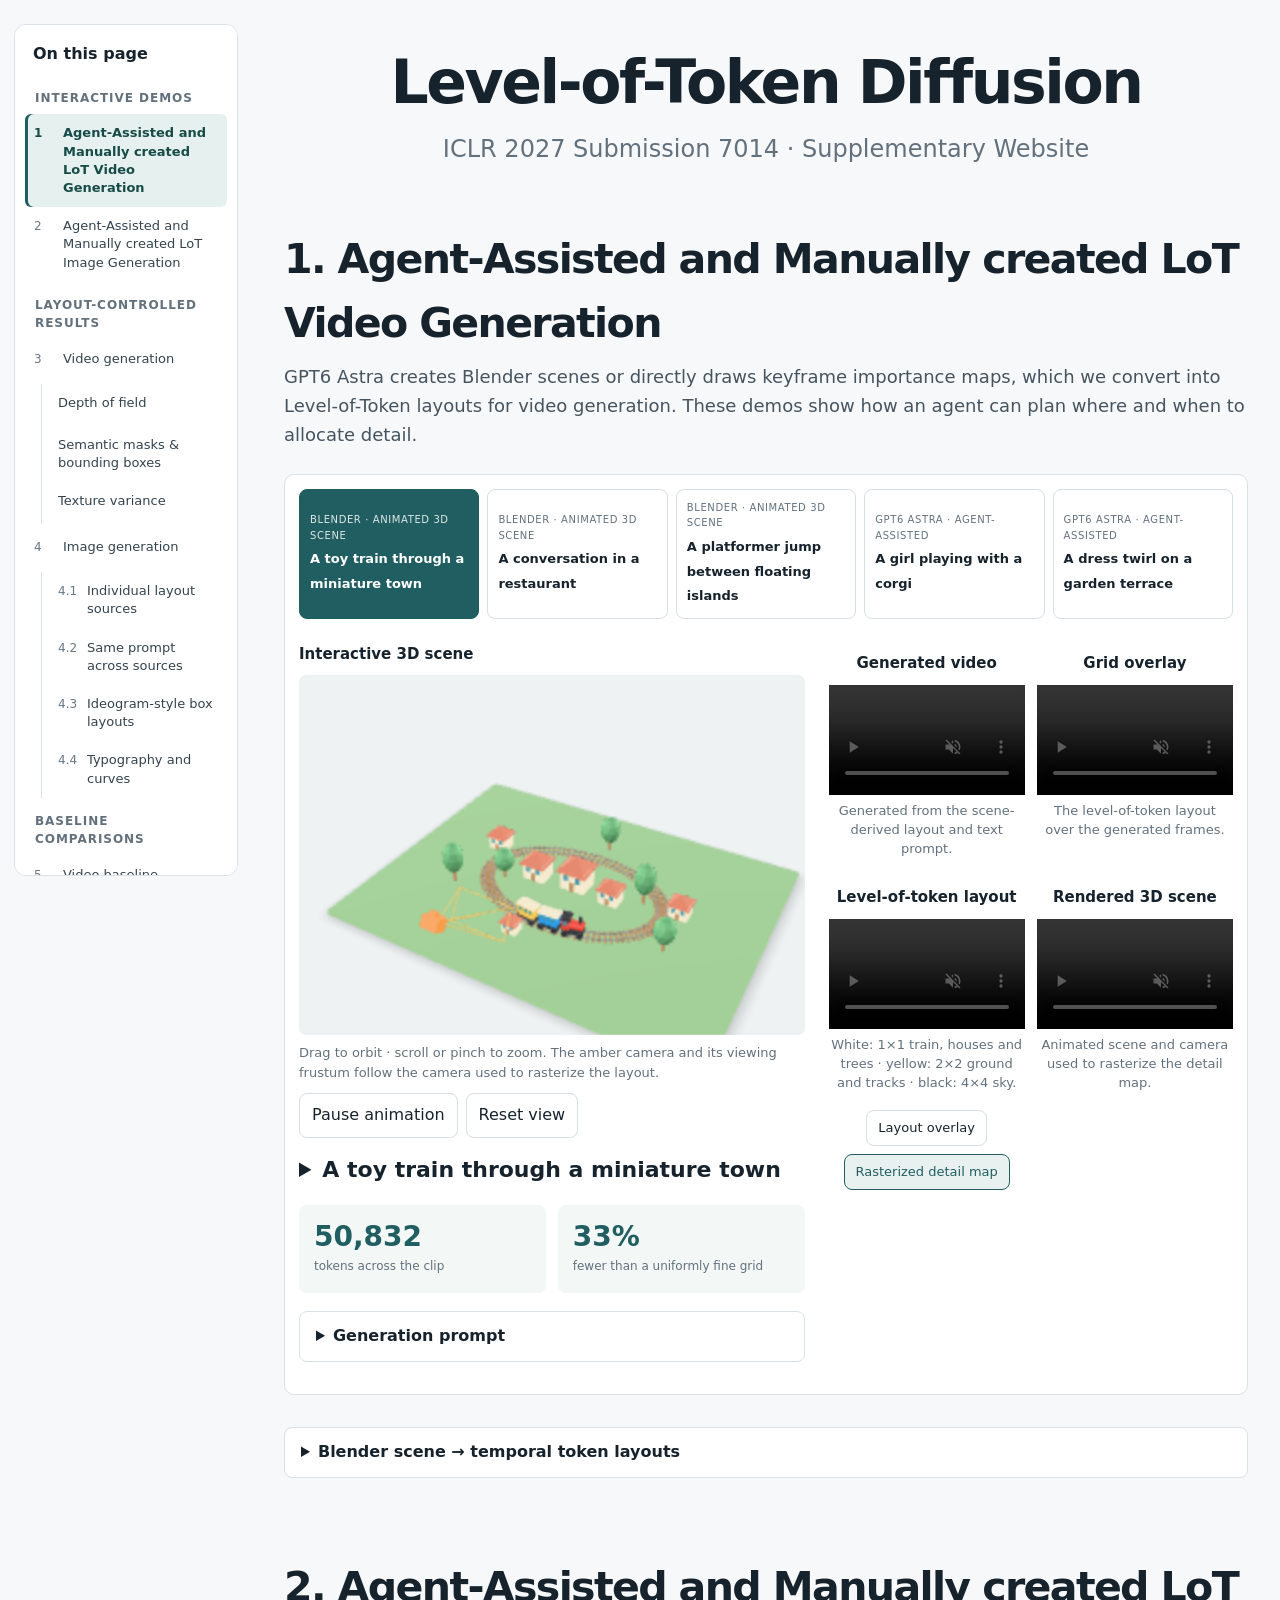
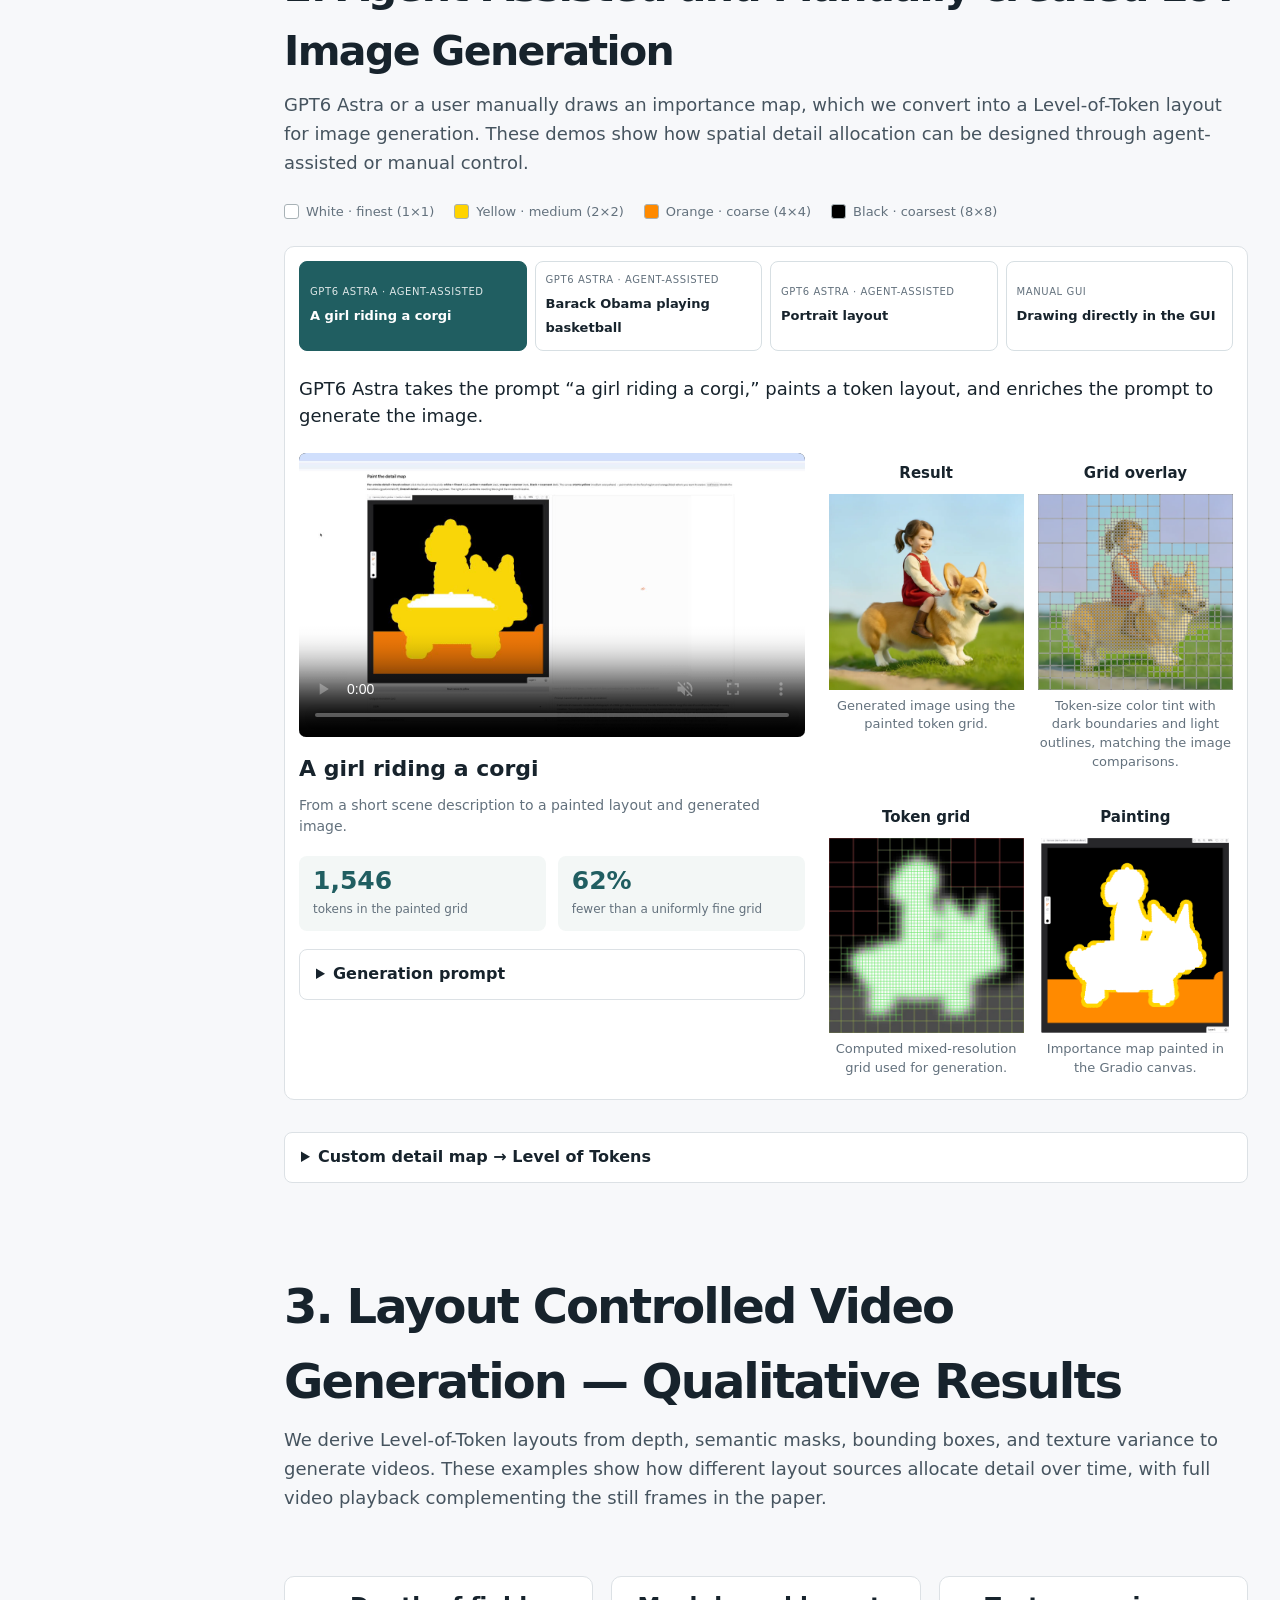
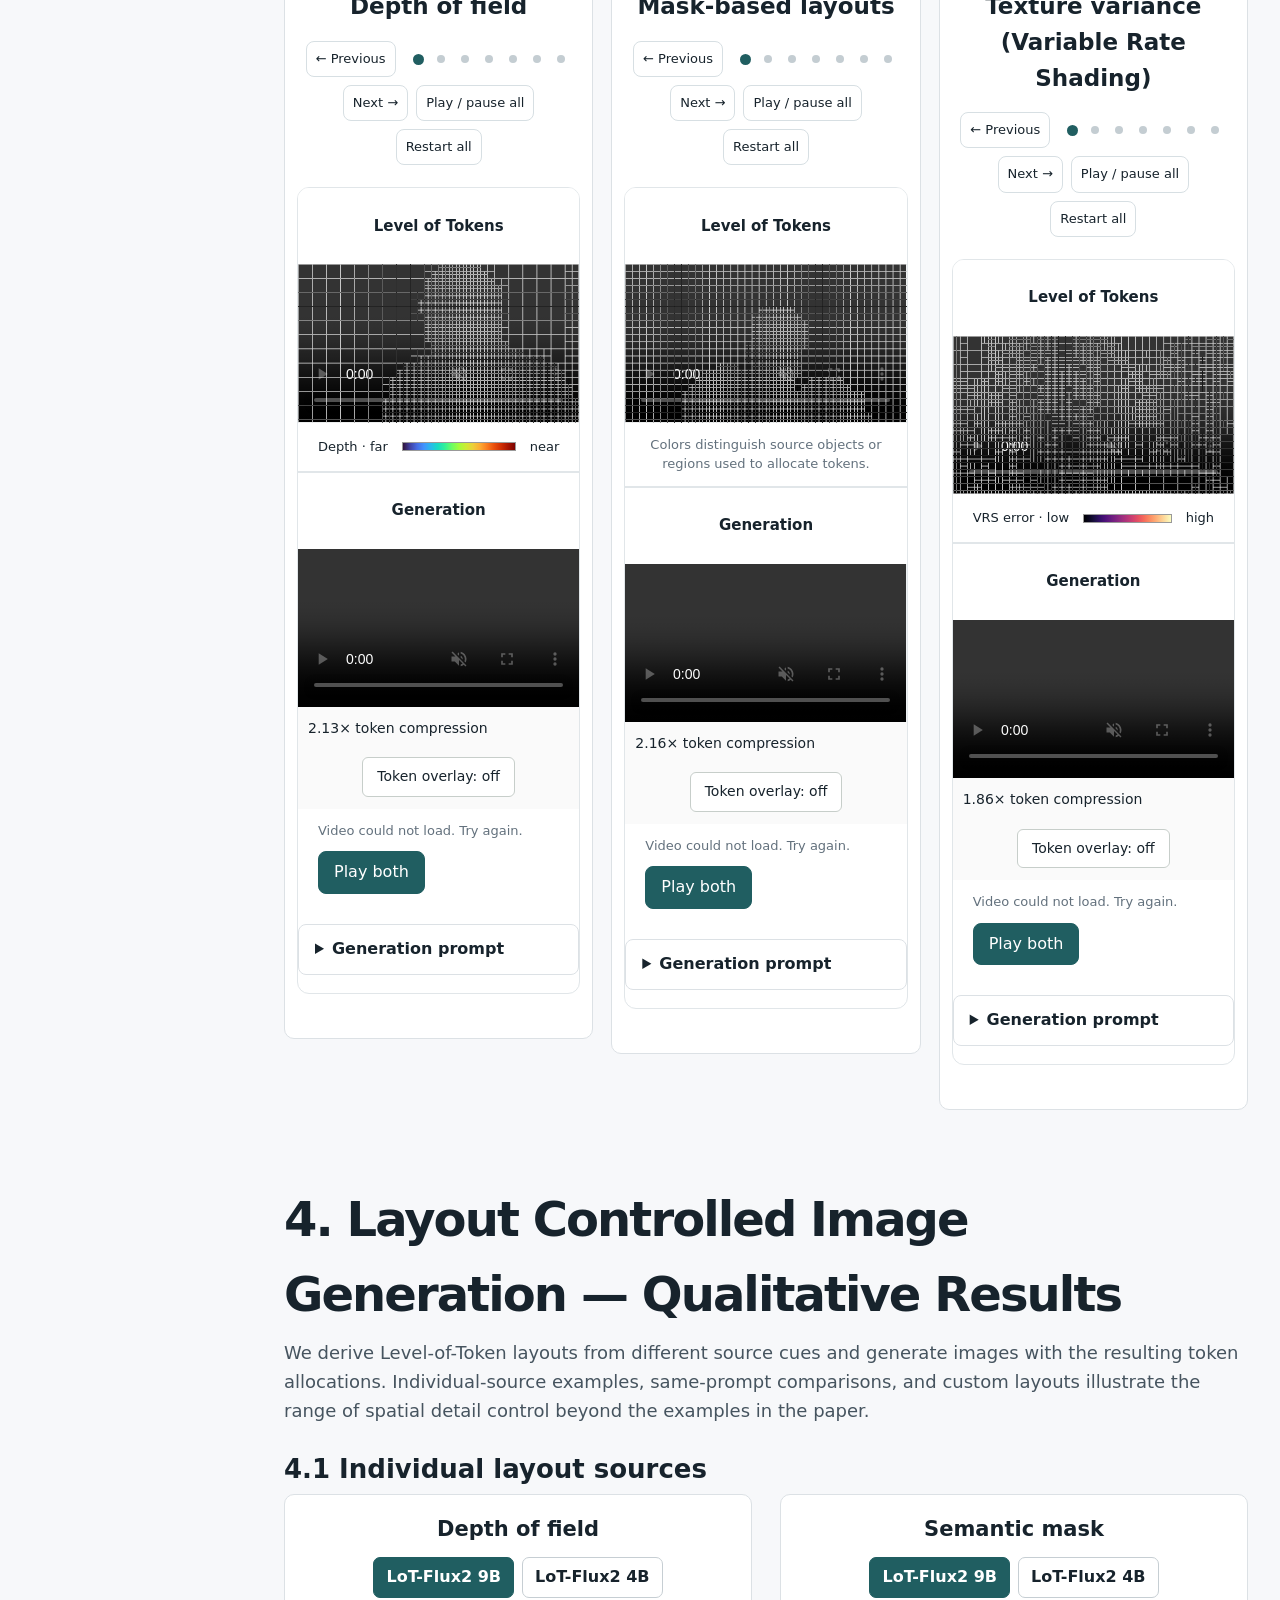
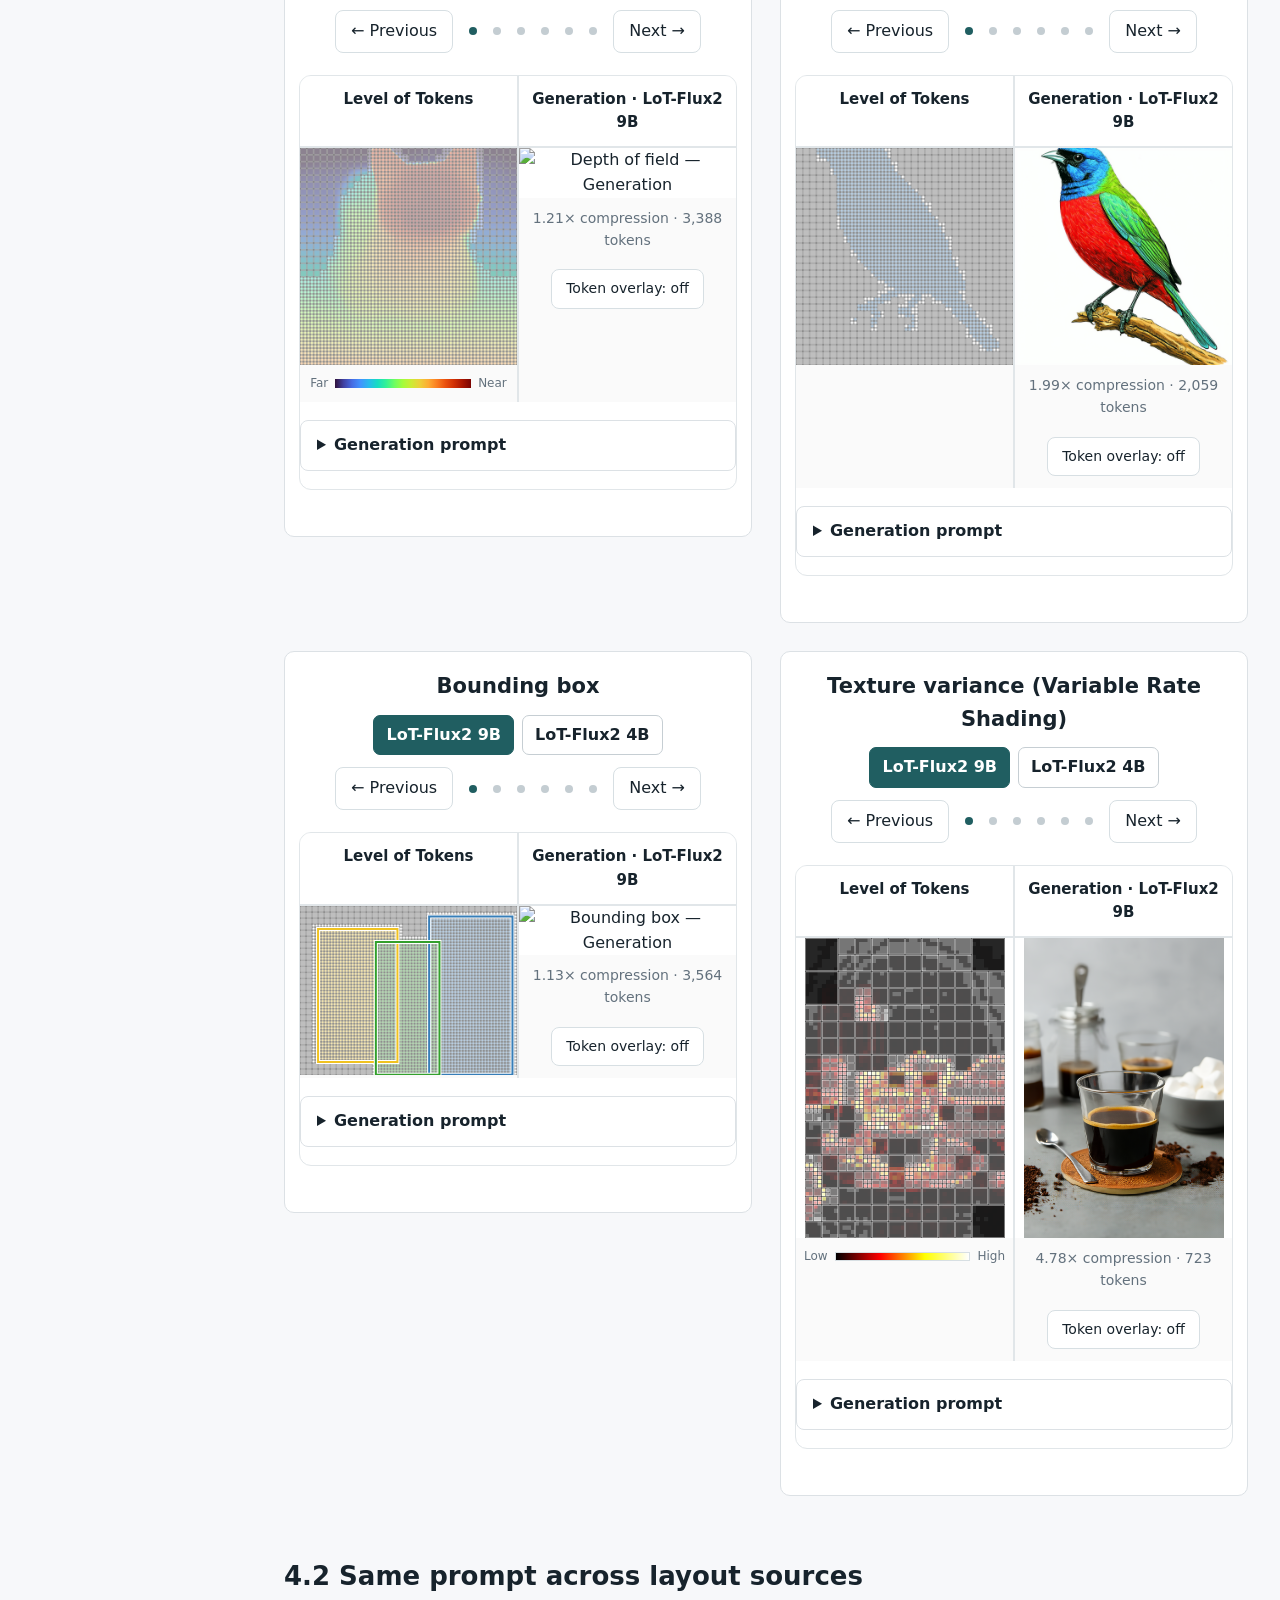
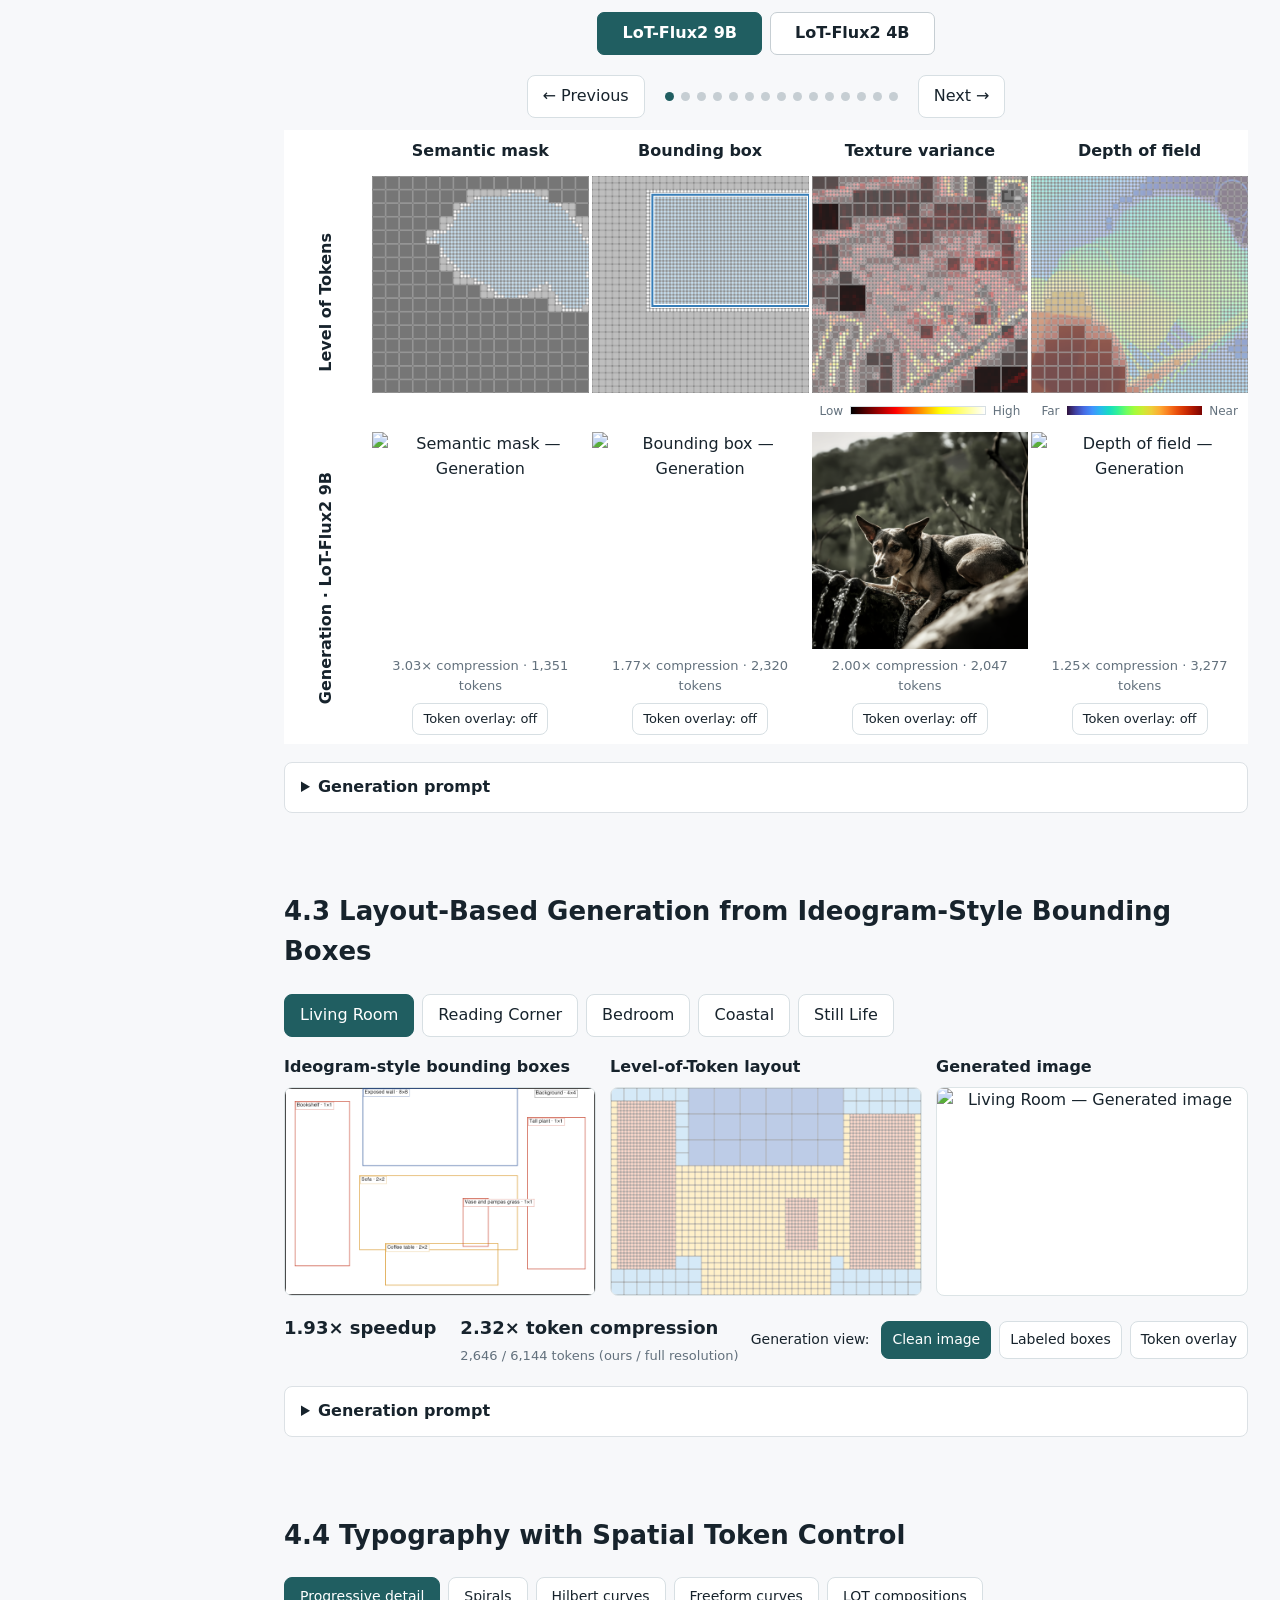
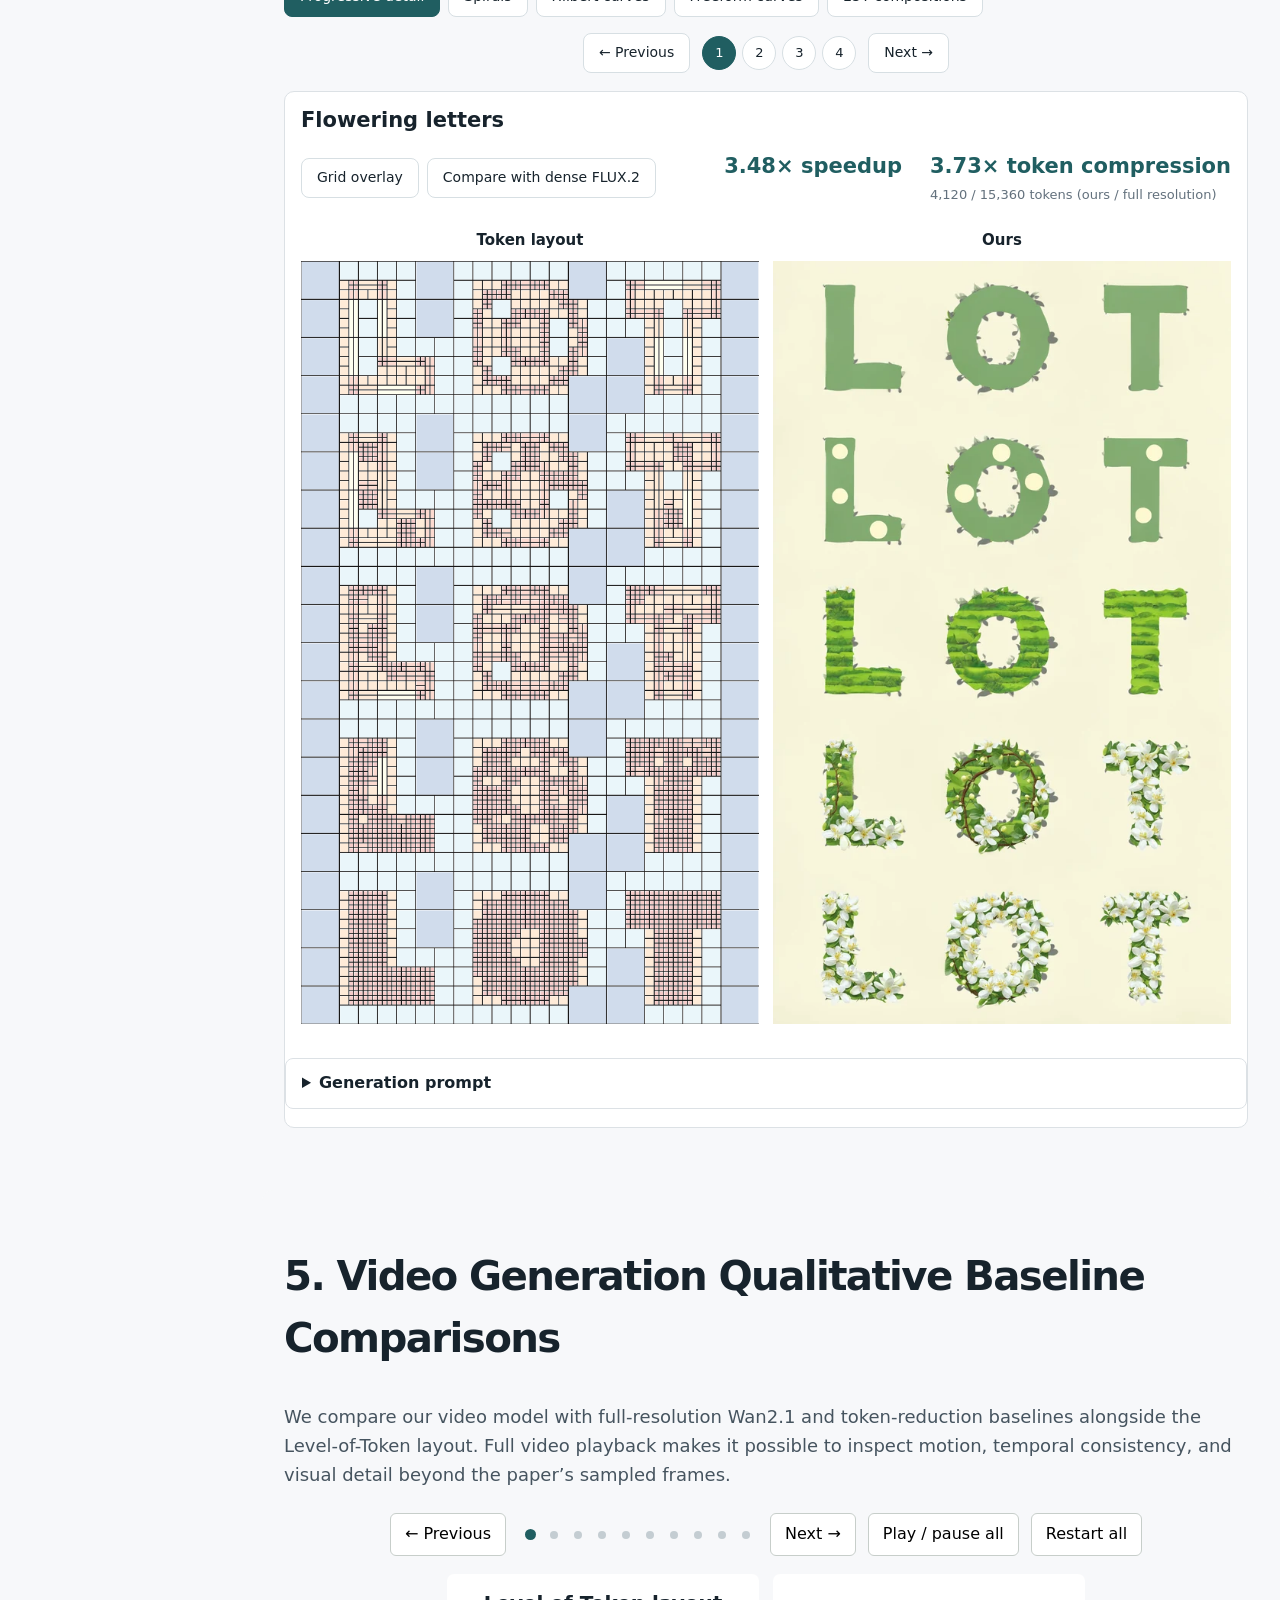
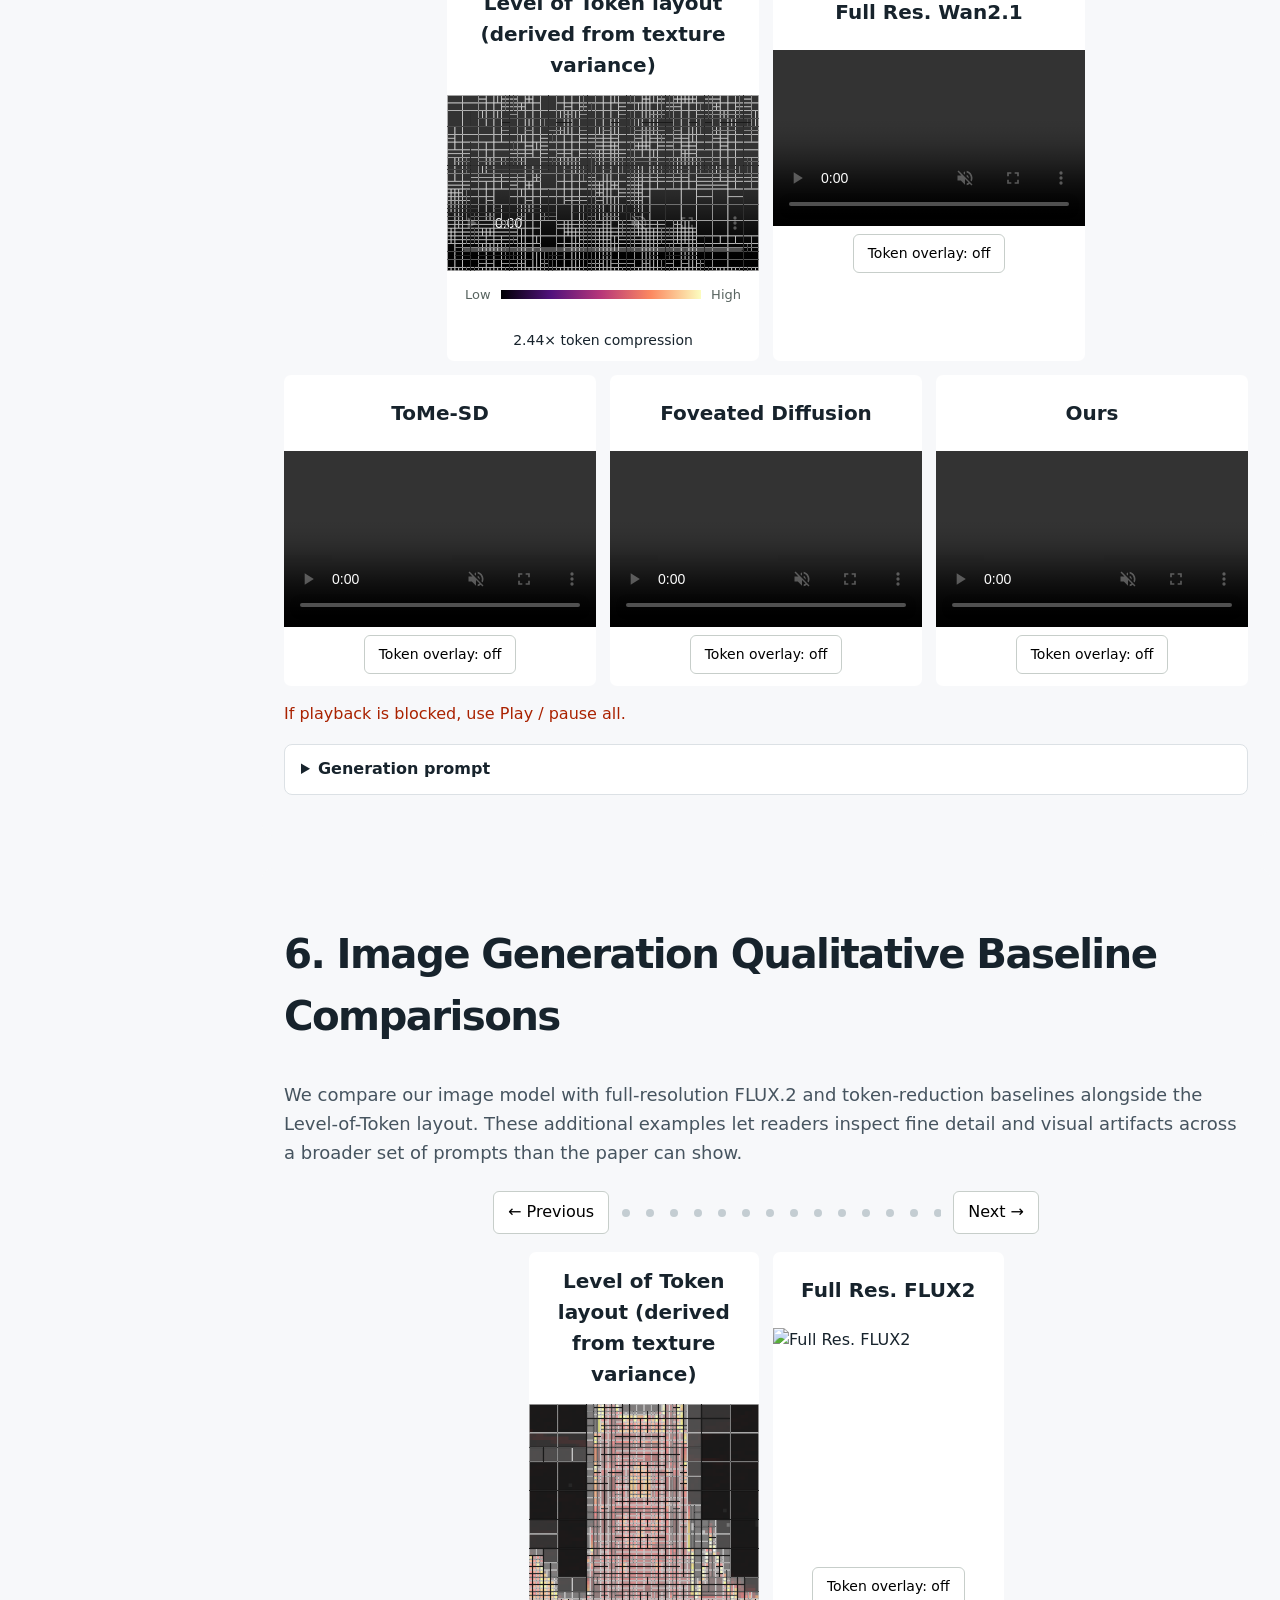
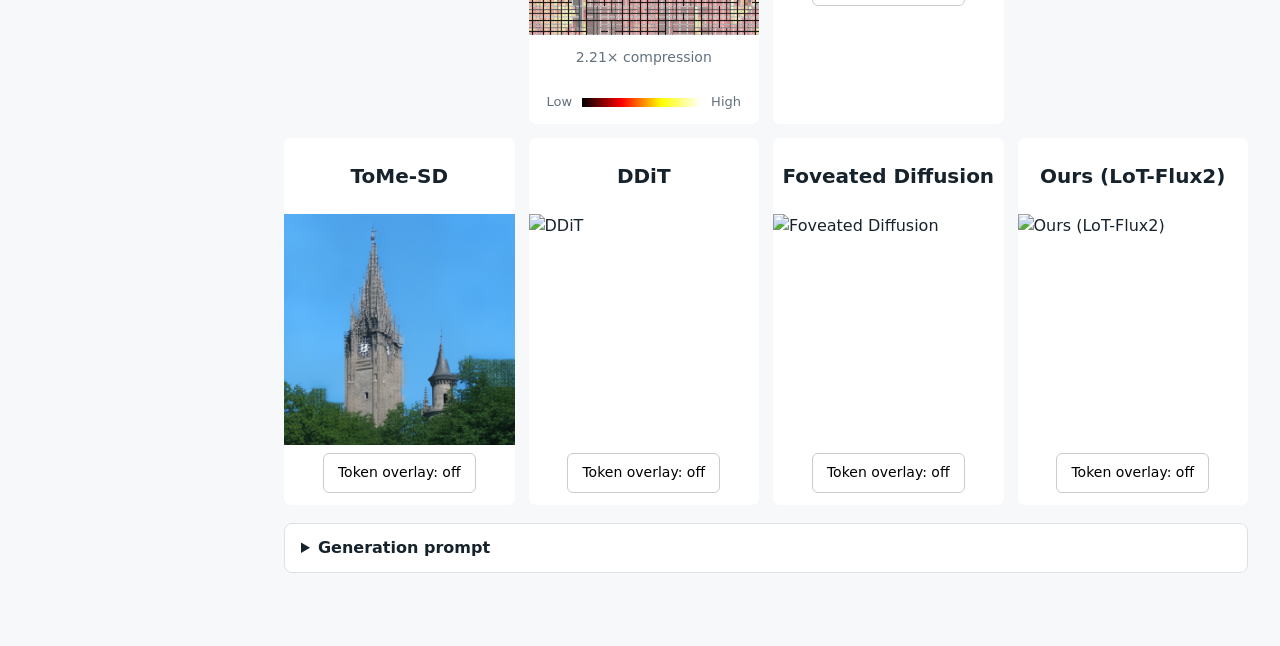
==== commit 0df76fe7: "Place demo workflow disclosures below results" ====
--- a/index.html
+++ b/index.html
@@ -93,11 +93,11 @@
 <script src="contents.js" defer></script>
 <a class="index-return" href="#results-index" aria-label="Back to results navigation index">↑ Index</a>
 <!-- video-demos:start -->
-<section id="video-demos" aria-label="Interactive video token layout demonstrations" style="max-width:1480px;margin:0 auto;scroll-margin-top:24px"><iframe id="video-demo-frame" src="video_demos.html?v=workflow-explanations-2" title="Agent-Assisted and Manually created LoT Video Generation" loading="lazy" allow="autoplay; fullscreen" style="display:block;width:100%;height:1250px;border:0"></iframe></section>
+<section id="video-demos" aria-label="Interactive video token layout demonstrations" style="max-width:1480px;margin:0 auto;scroll-margin-top:24px"><iframe id="video-demo-frame" src="video_demos.html?v=workflow-below-results-1" title="Agent-Assisted and Manually created LoT Video Generation" loading="lazy" allow="autoplay; fullscreen" style="display:block;width:100%;height:1250px;border:0"></iframe></section>
 <script>window.addEventListener('message',event=>{const f=document.getElementById('video-demo-frame');if(event.source!==f.contentWindow||event.origin!==location.origin||event.data?.type!=='video-demos-height')return;const h=Number(event.data.height);if(Number.isFinite(h)&&h>0&&h<20000)f.style.height=Math.ceil(h)+'px'});</script>
 <!-- video-demos:end -->
 <!-- painted-demos:start -->
-<section id="painted-demos" aria-label="Agent-Assisted and Manually created LoT Image Generation" style="max-width:1480px;margin:0 auto;scroll-margin-top:24px"><iframe id="painted-demo-frame" src="painted_demos.html?v=workflow-explanations-2" title="Agent-Assisted and Manually created LoT Image Generation" loading="lazy" allow="fullscreen" style="display:block;width:100%;height:1550px;border:0"></iframe></section>
+<section id="painted-demos" aria-label="Agent-Assisted and Manually created LoT Image Generation" style="max-width:1480px;margin:0 auto;scroll-margin-top:24px"><iframe id="painted-demo-frame" src="painted_demos.html?v=workflow-below-results-1" title="Agent-Assisted and Manually created LoT Image Generation" loading="lazy" allow="fullscreen" style="display:block;width:100%;height:1550px;border:0"></iframe></section>
 <script>window.addEventListener('message',event=>{const f=document.getElementById('painted-demo-frame');if(event.source!==f.contentWindow||event.origin!==location.origin||event.data?.type!=='painted-demos-height')return;const h=Number(event.data.height);if(Number.isFinite(h)&&h>0&&h<20000)f.style.height=Math.ceil(h)+'px'});</script>
 <!-- painted-demos:end -->
 <header id="video-results"><h1 class="section-title">3. Layout Controlled Video Generation — Qualitative Results</h1>
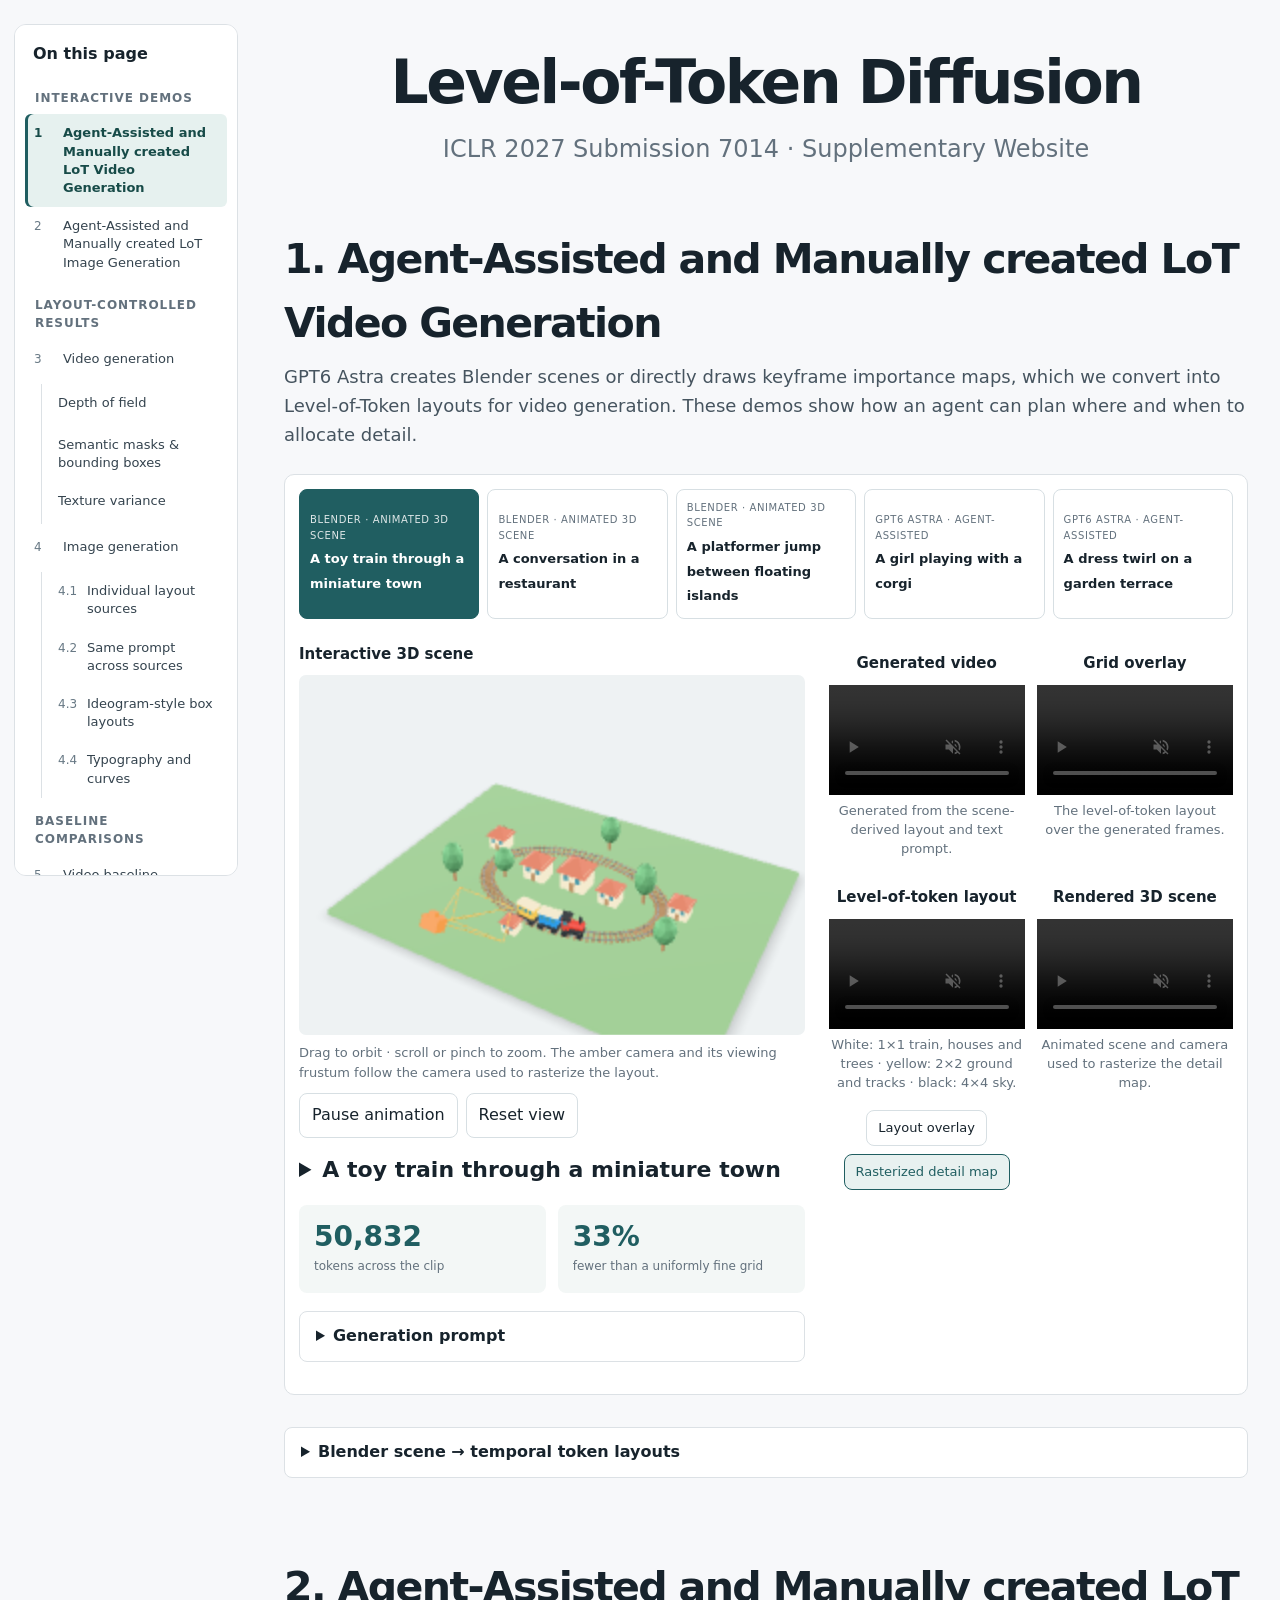
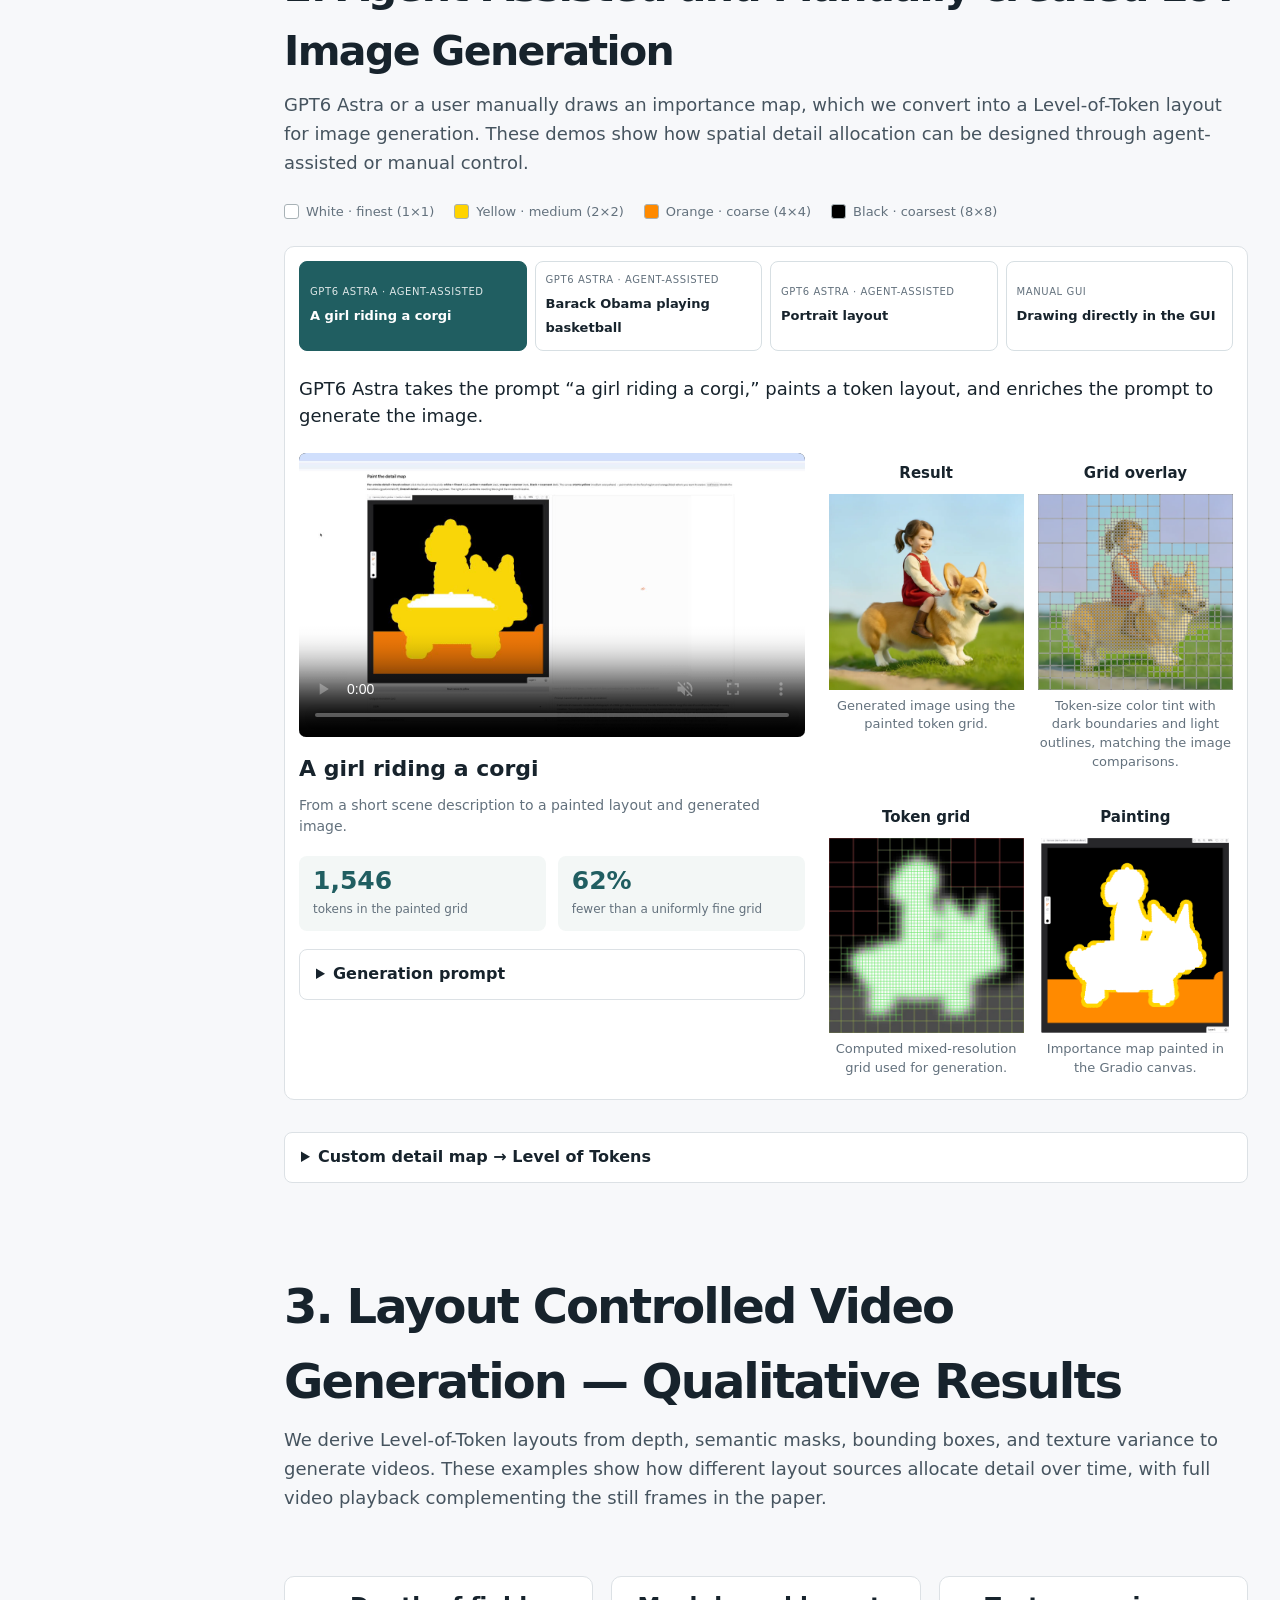
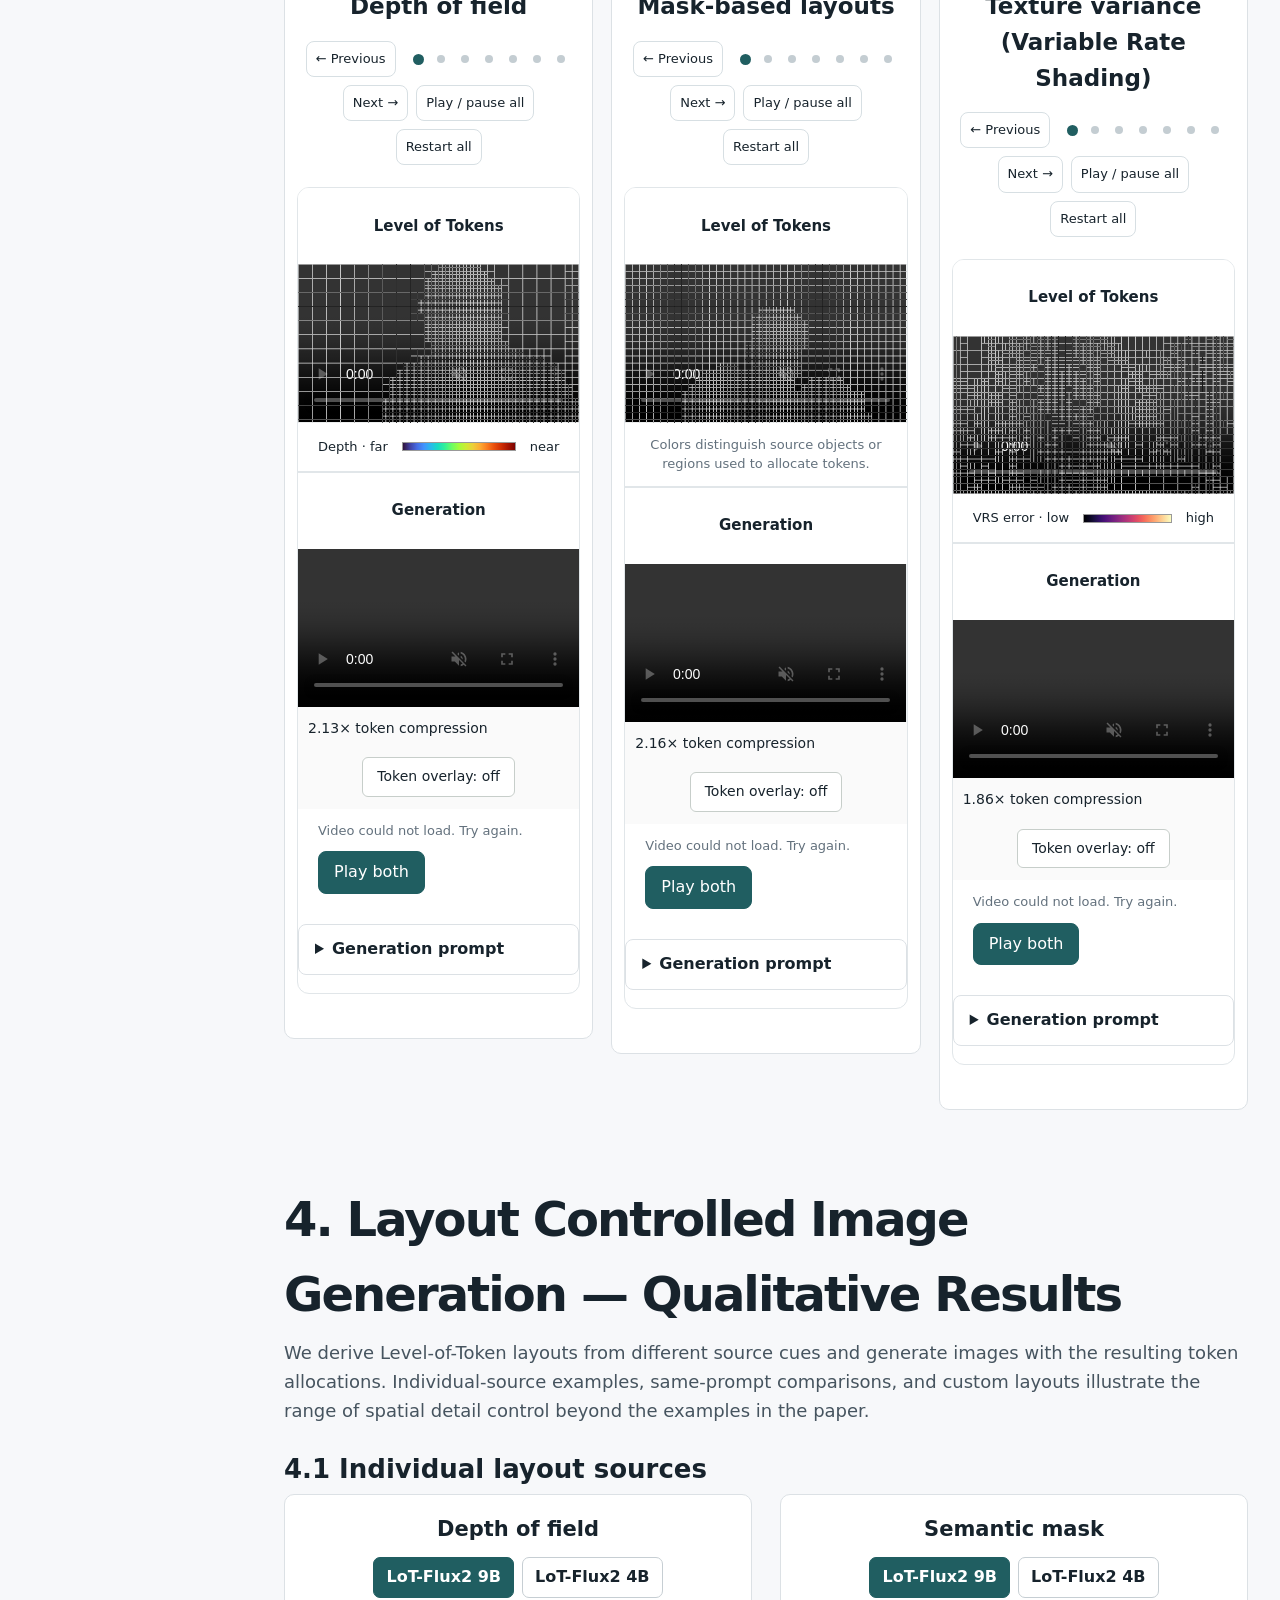
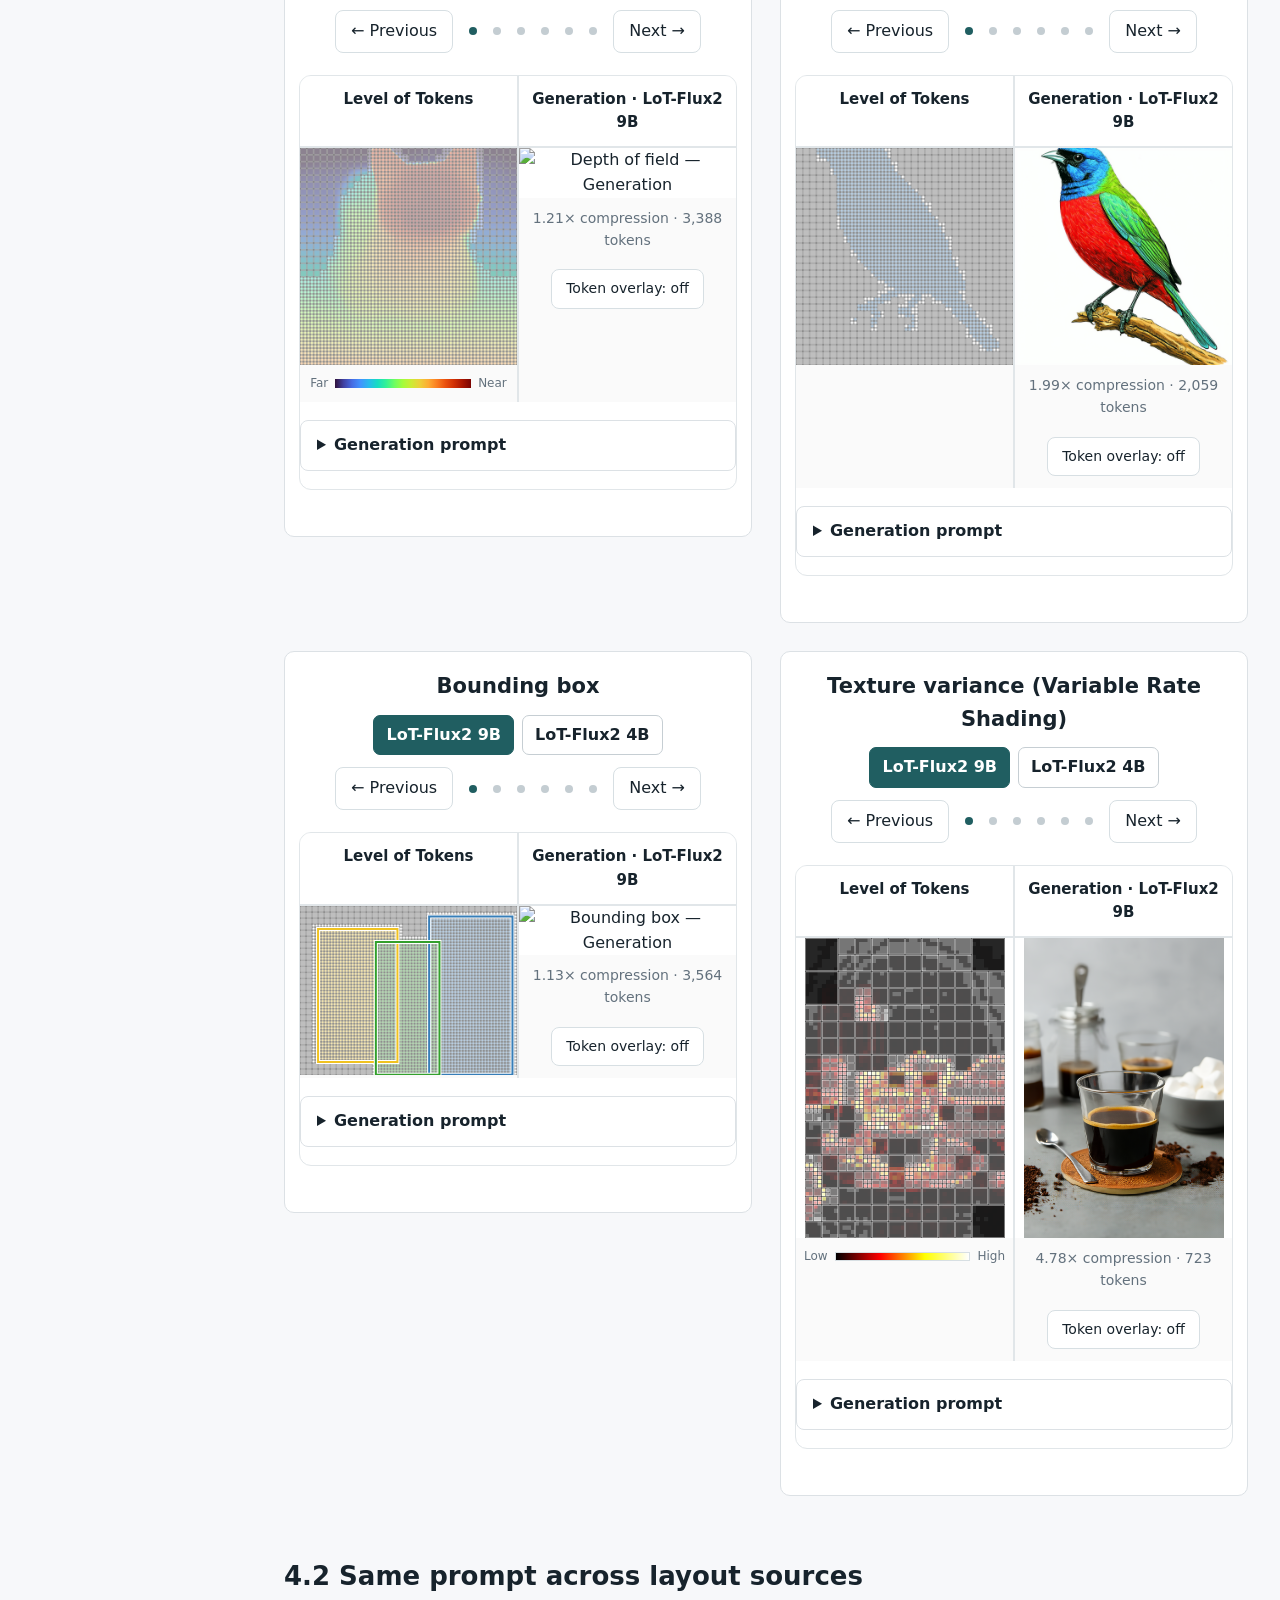
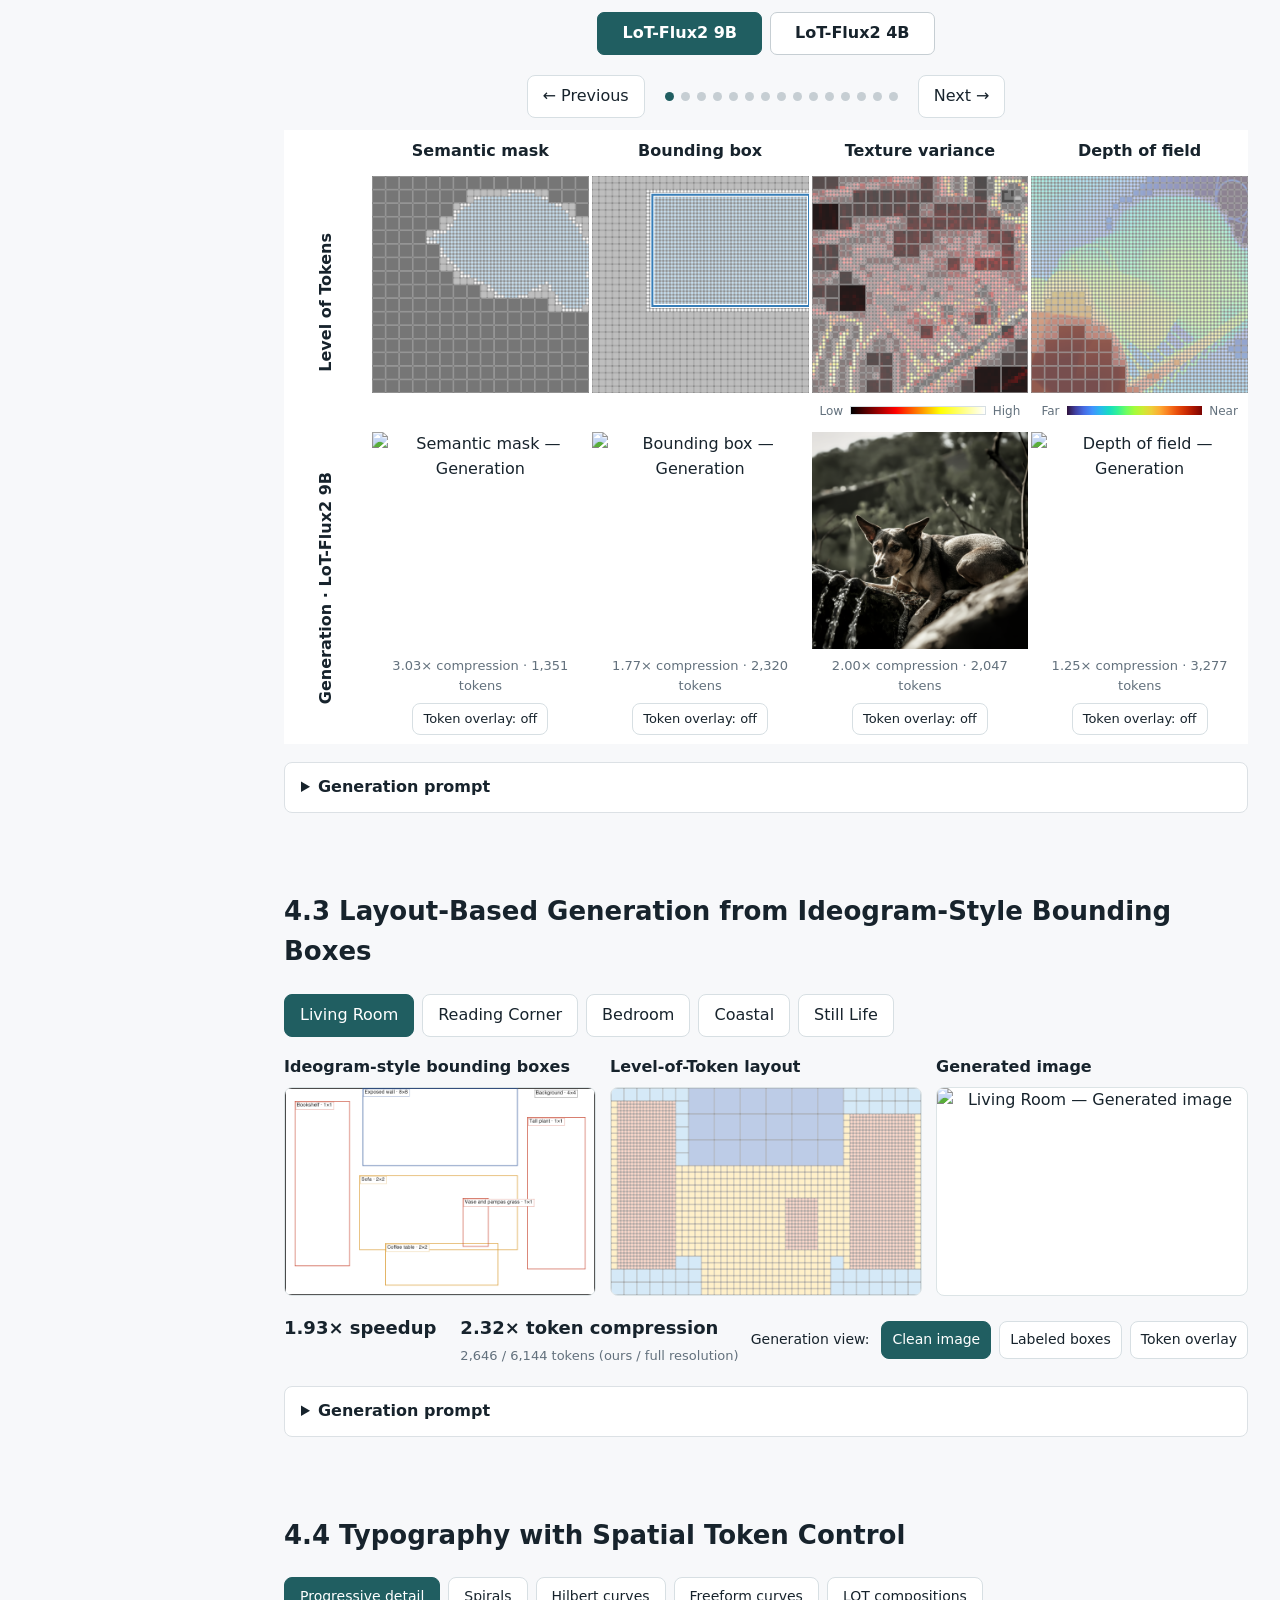
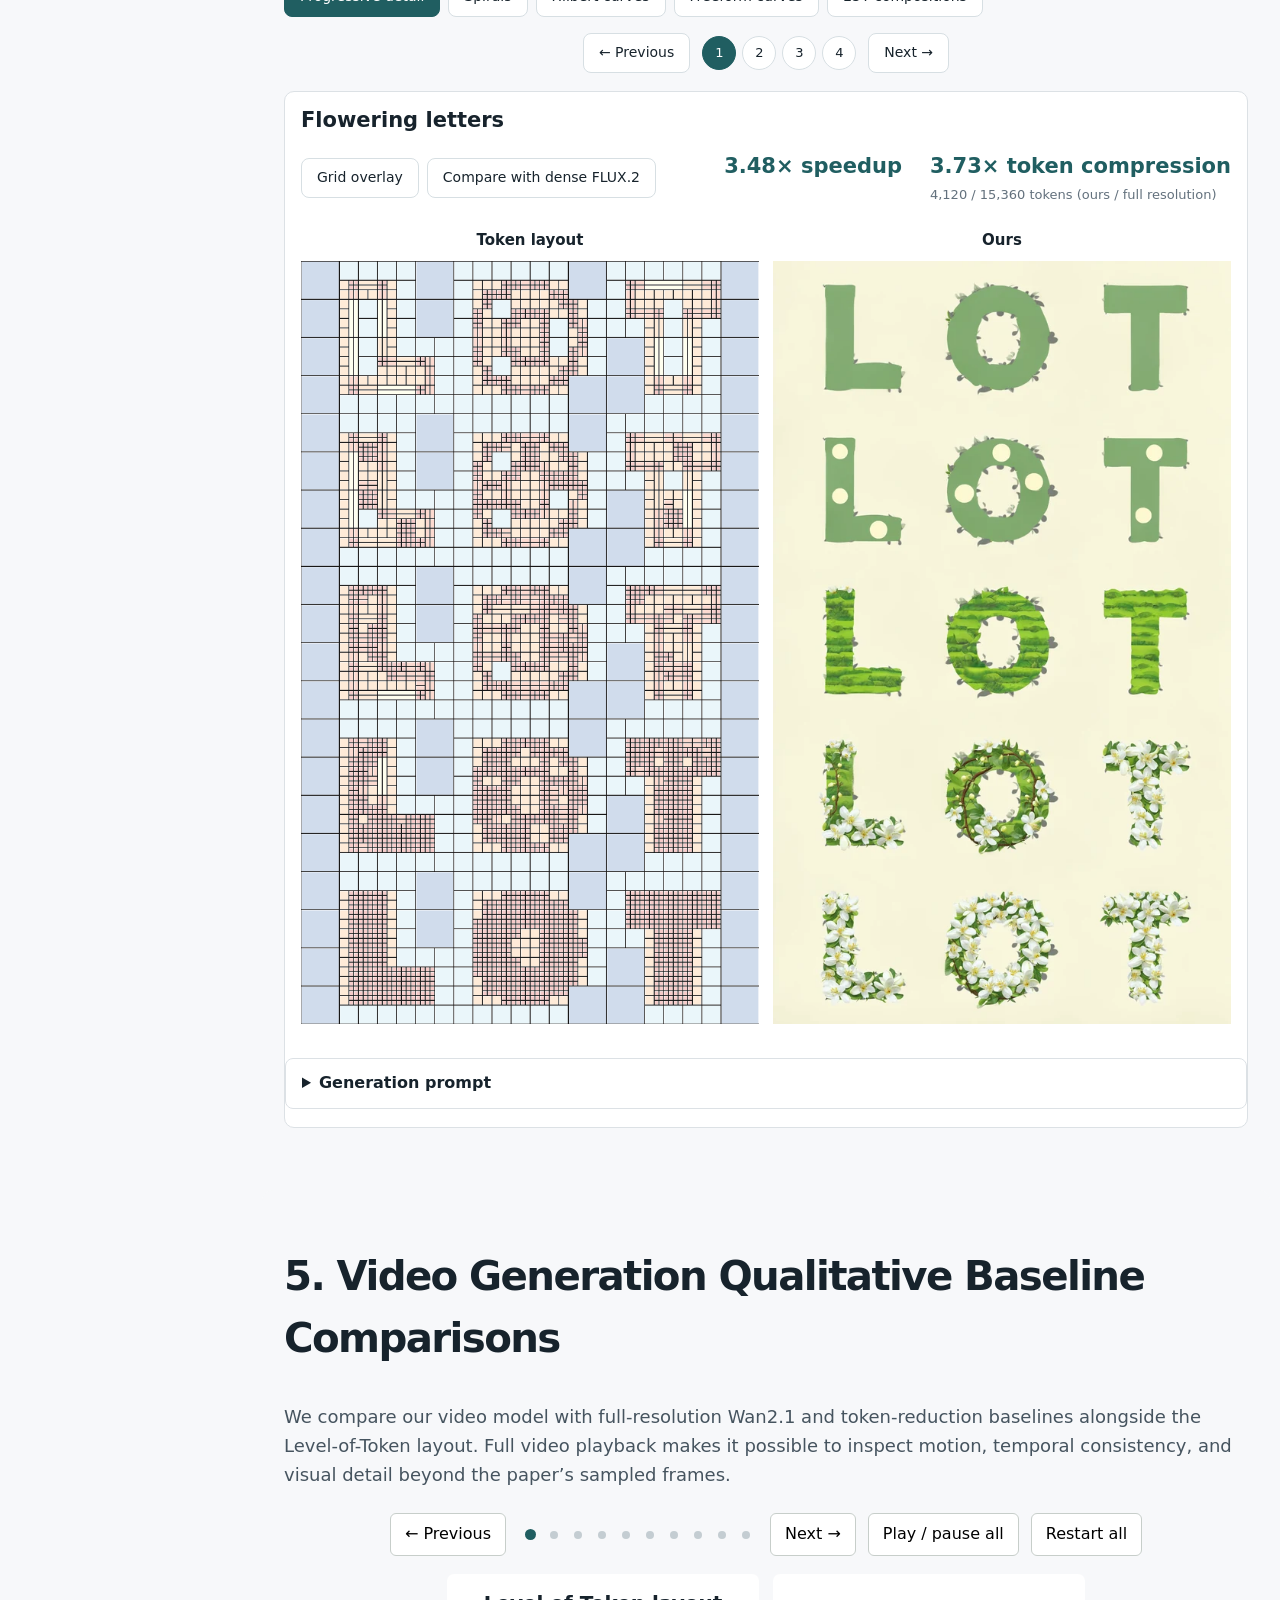
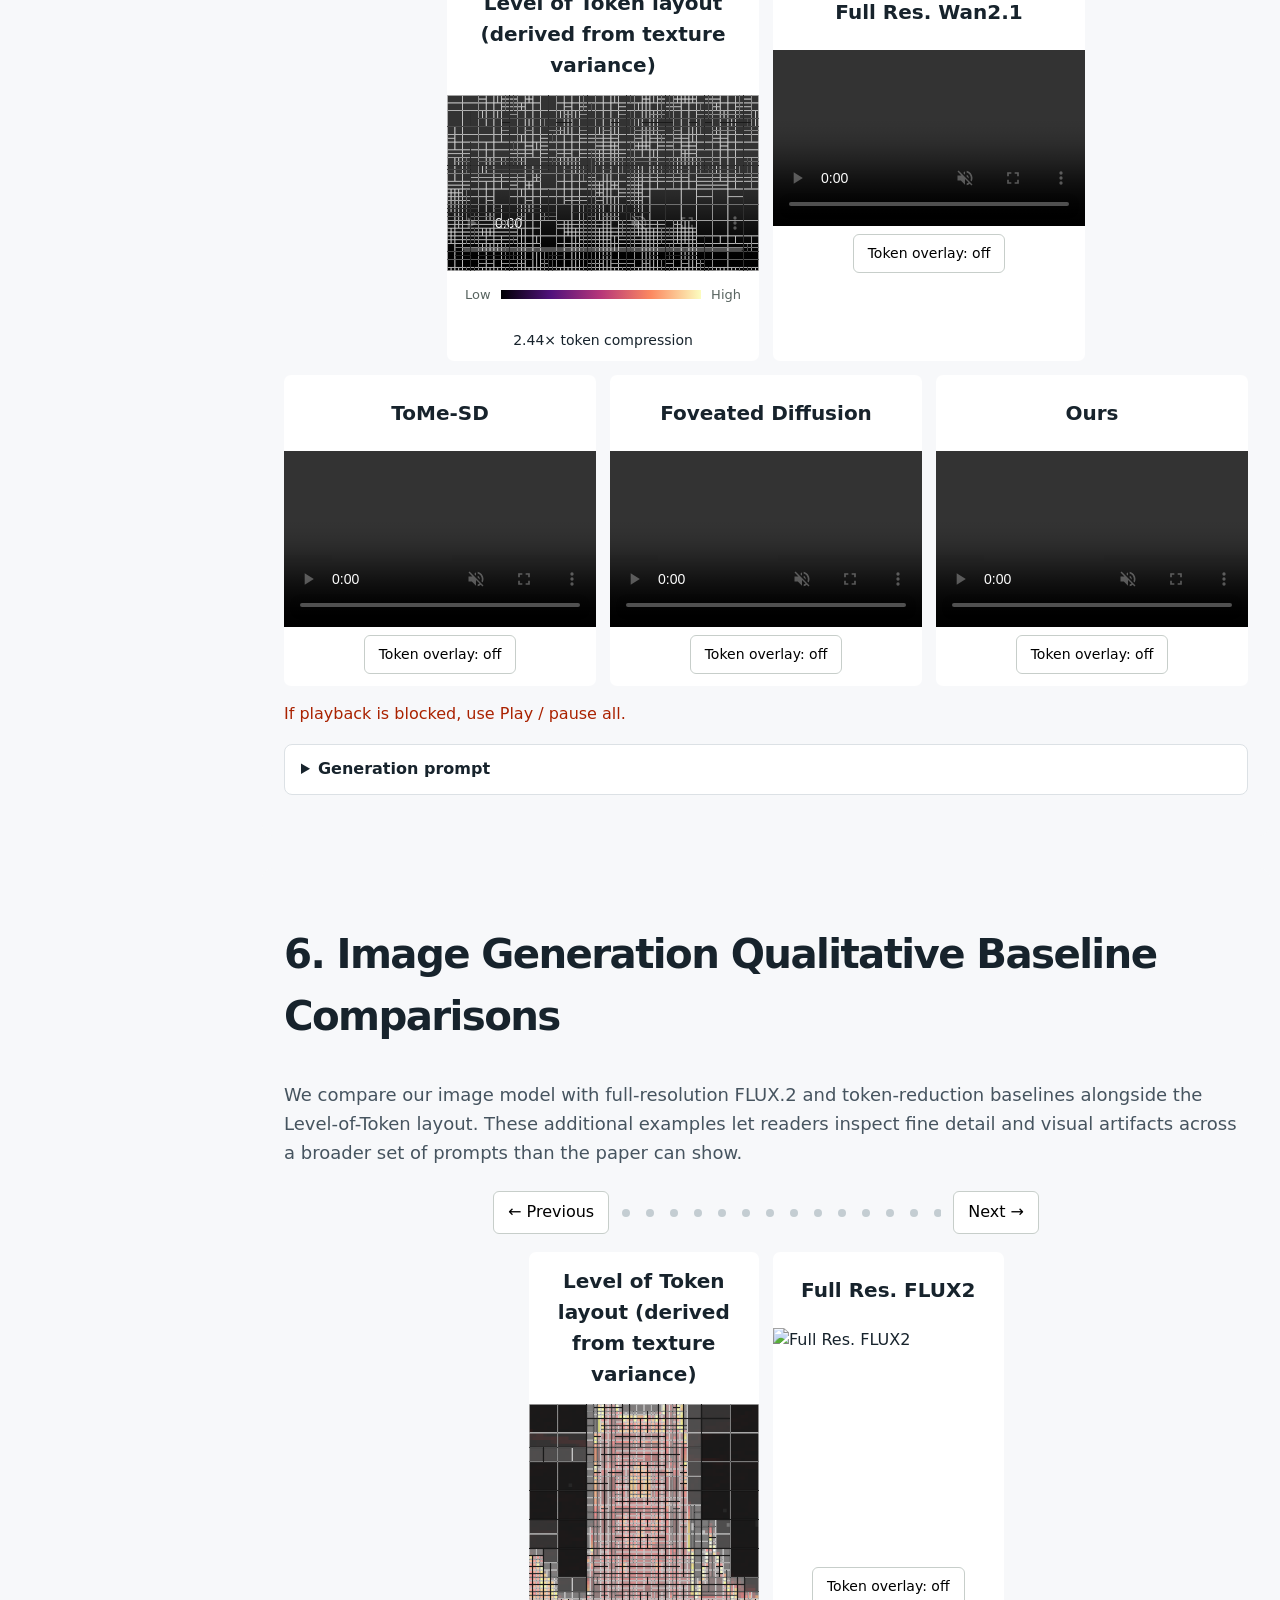
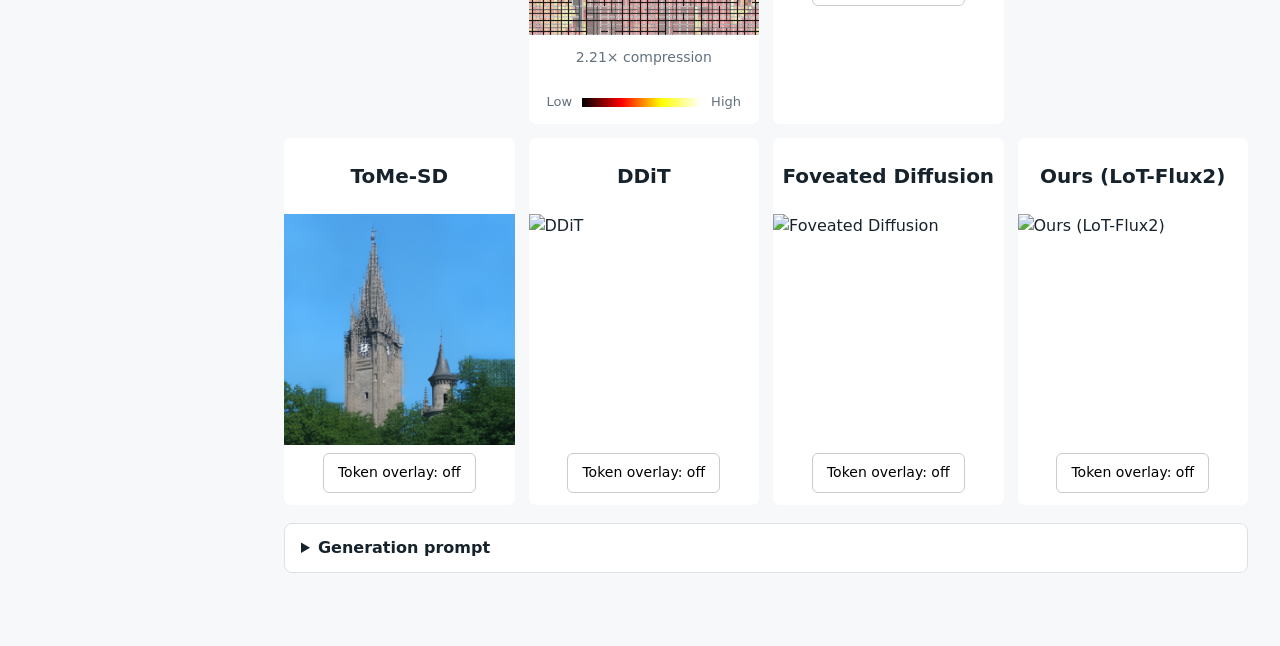
==== commit a1582c67: "Describe platformer control as an abstract 3D bounding-box layout" ====
--- a/index.html
+++ b/index.html
@@ -93,7 +93,7 @@
 <script src="contents.js" defer></script>
 <a class="index-return" href="#results-index" aria-label="Back to results navigation index">↑ Index</a>
 <!-- video-demos:start -->
-<section id="video-demos" aria-label="Interactive video token layout demonstrations" style="max-width:1480px;margin:0 auto;scroll-margin-top:24px"><iframe id="video-demo-frame" src="video_demos.html?v=workflow-below-results-1" title="Agent-Assisted and Manually created LoT Video Generation" loading="lazy" allow="autoplay; fullscreen" style="display:block;width:100%;height:1250px;border:0"></iframe></section>
+<section id="video-demos" aria-label="Interactive video token layout demonstrations" style="max-width:1480px;margin:0 auto;scroll-margin-top:24px"><iframe id="video-demo-frame" src="video_demos.html?v=abstract-box-layout-1" title="Agent-Assisted and Manually created LoT Video Generation" loading="lazy" allow="autoplay; fullscreen" style="display:block;width:100%;height:1250px;border:0"></iframe></section>
 <script>window.addEventListener('message',event=>{const f=document.getElementById('video-demo-frame');if(event.source!==f.contentWindow||event.origin!==location.origin||event.data?.type!=='video-demos-height')return;const h=Number(event.data.height);if(Number.isFinite(h)&&h>0&&h<20000)f.style.height=Math.ceil(h)+'px'});</script>
 <!-- video-demos:end -->
 <!-- painted-demos:start -->
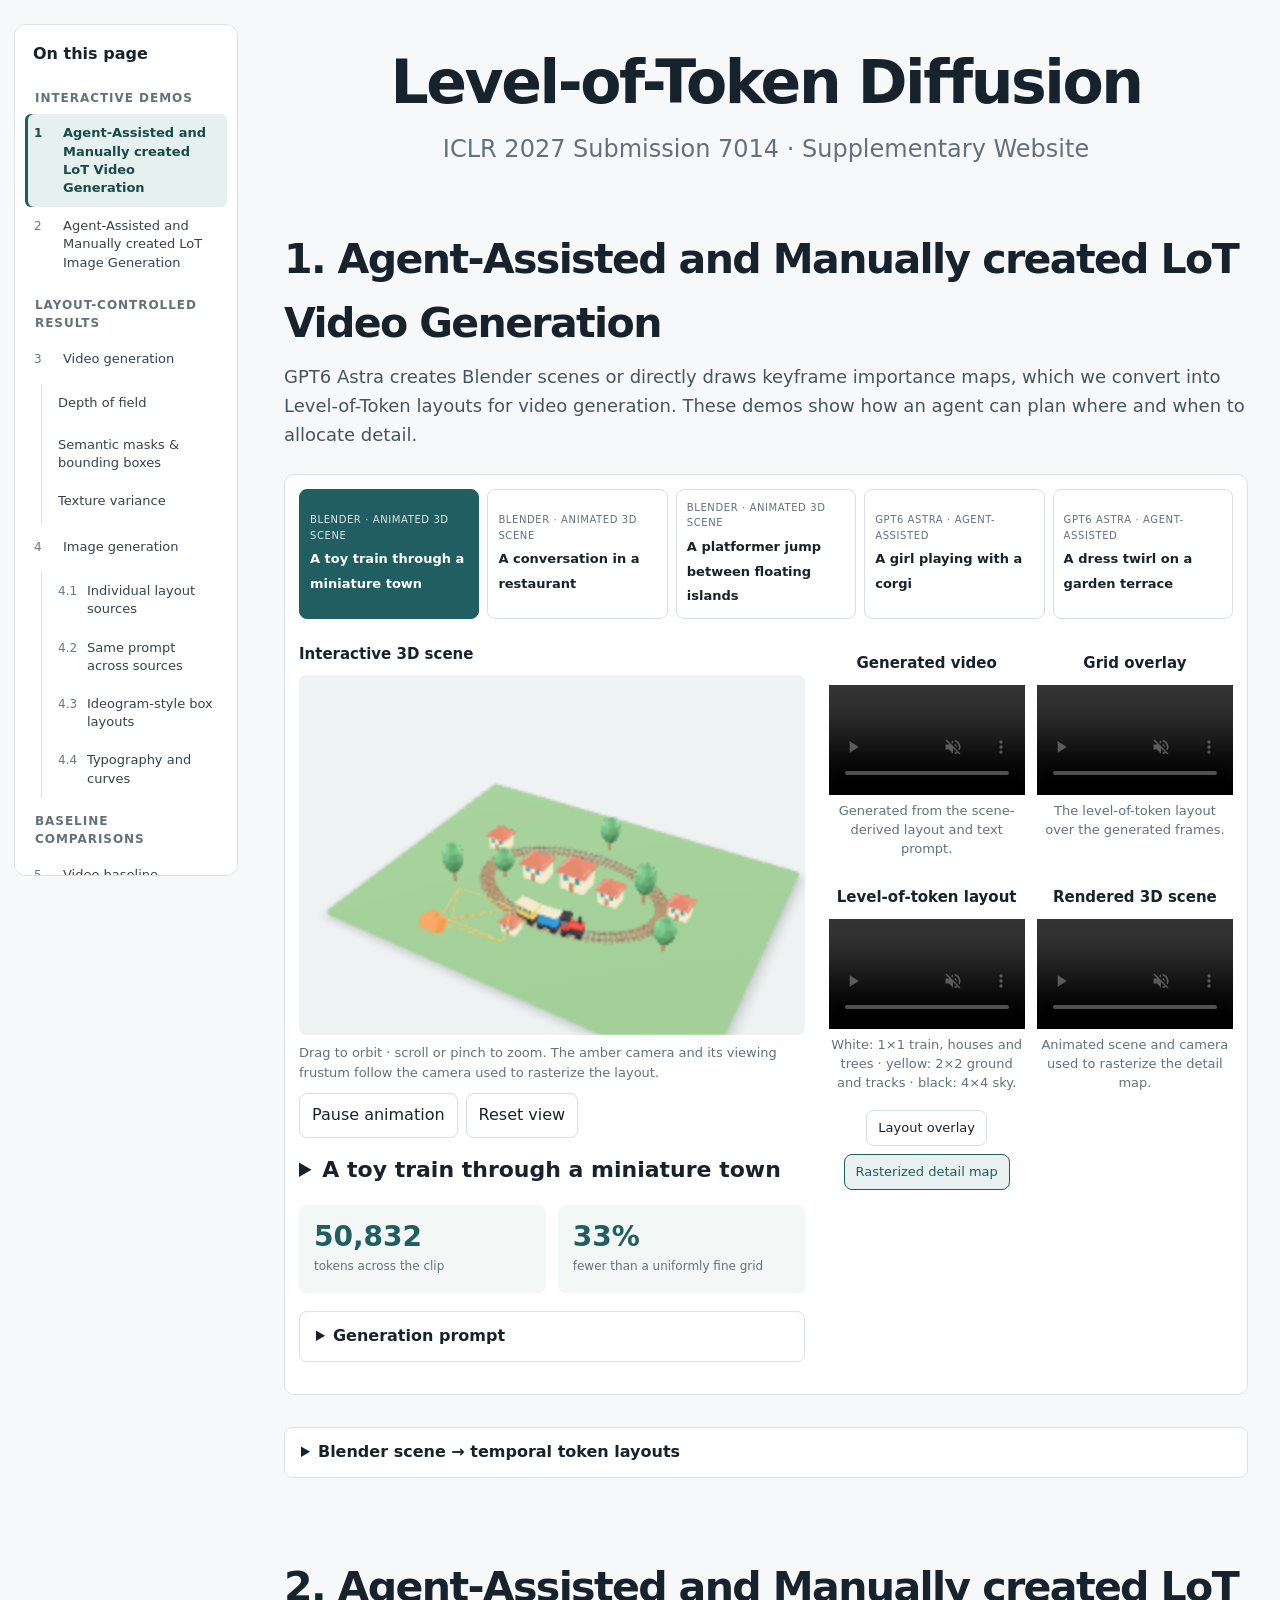
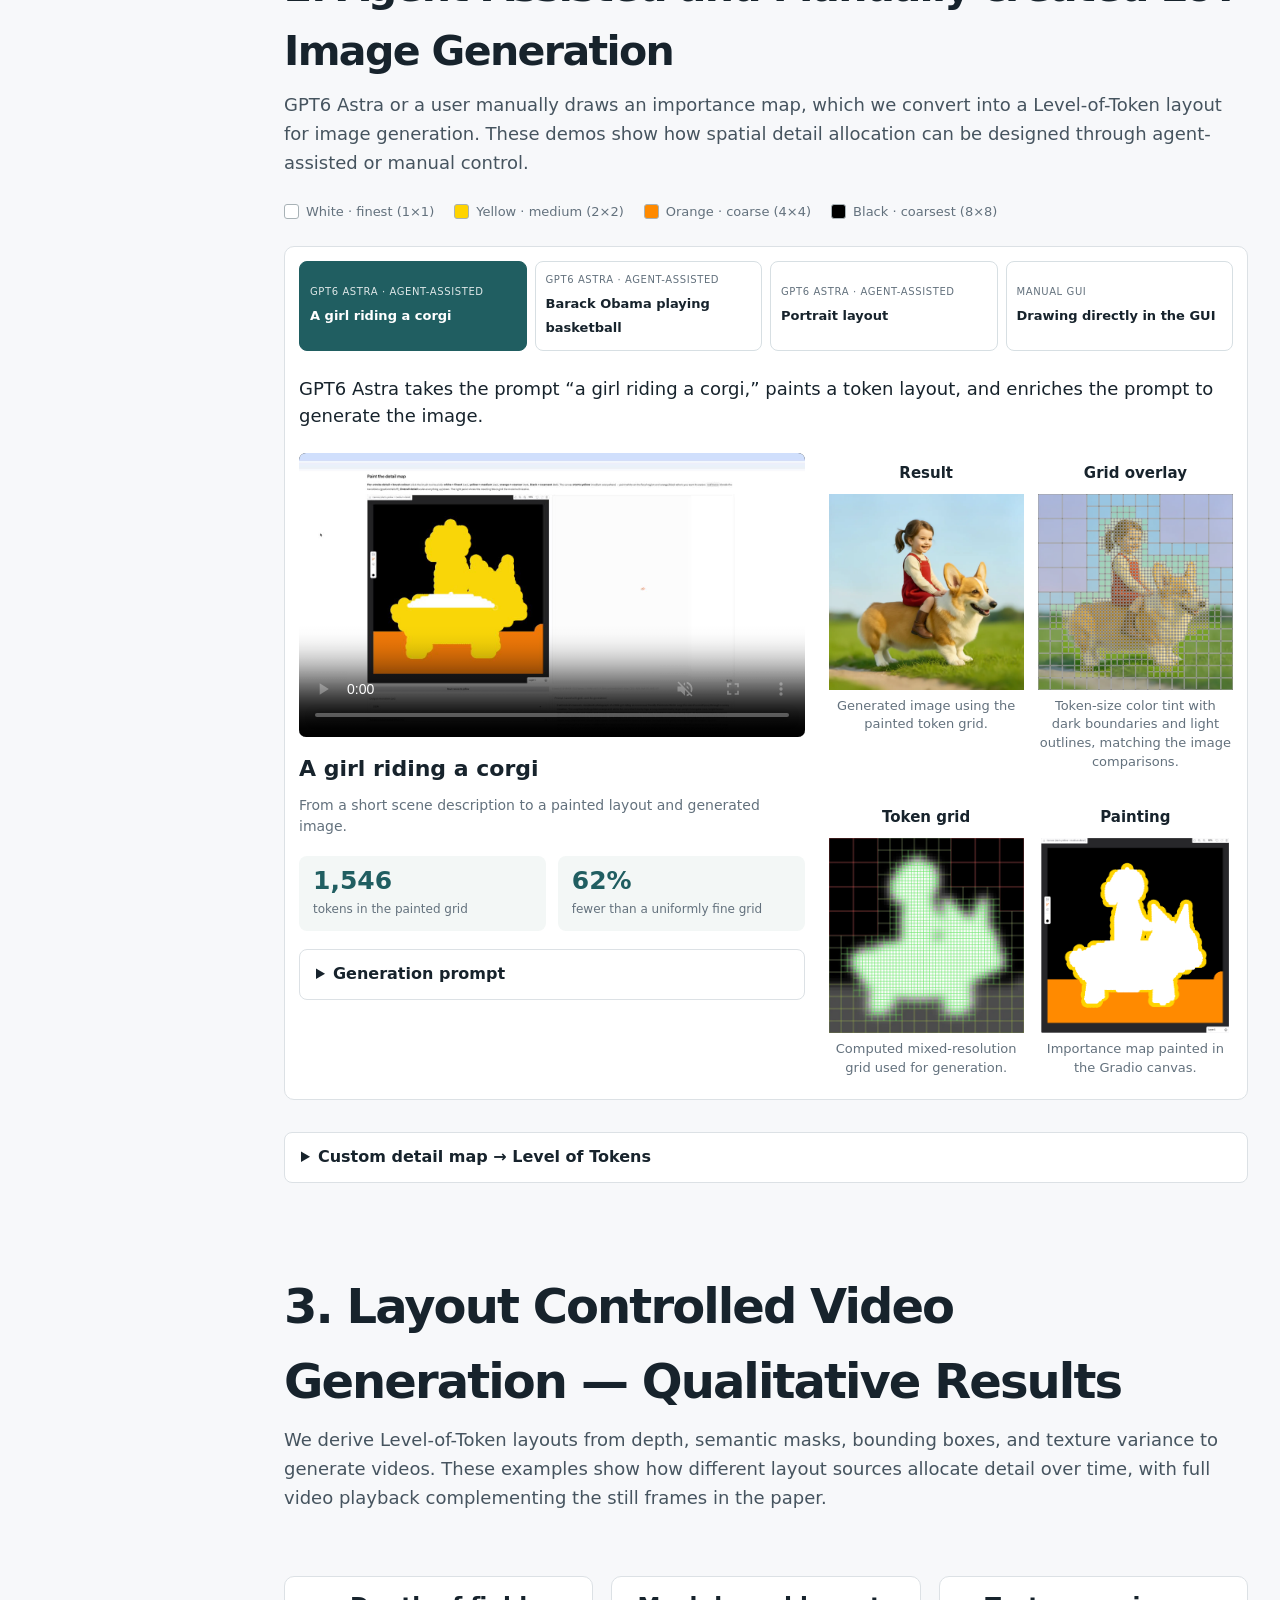
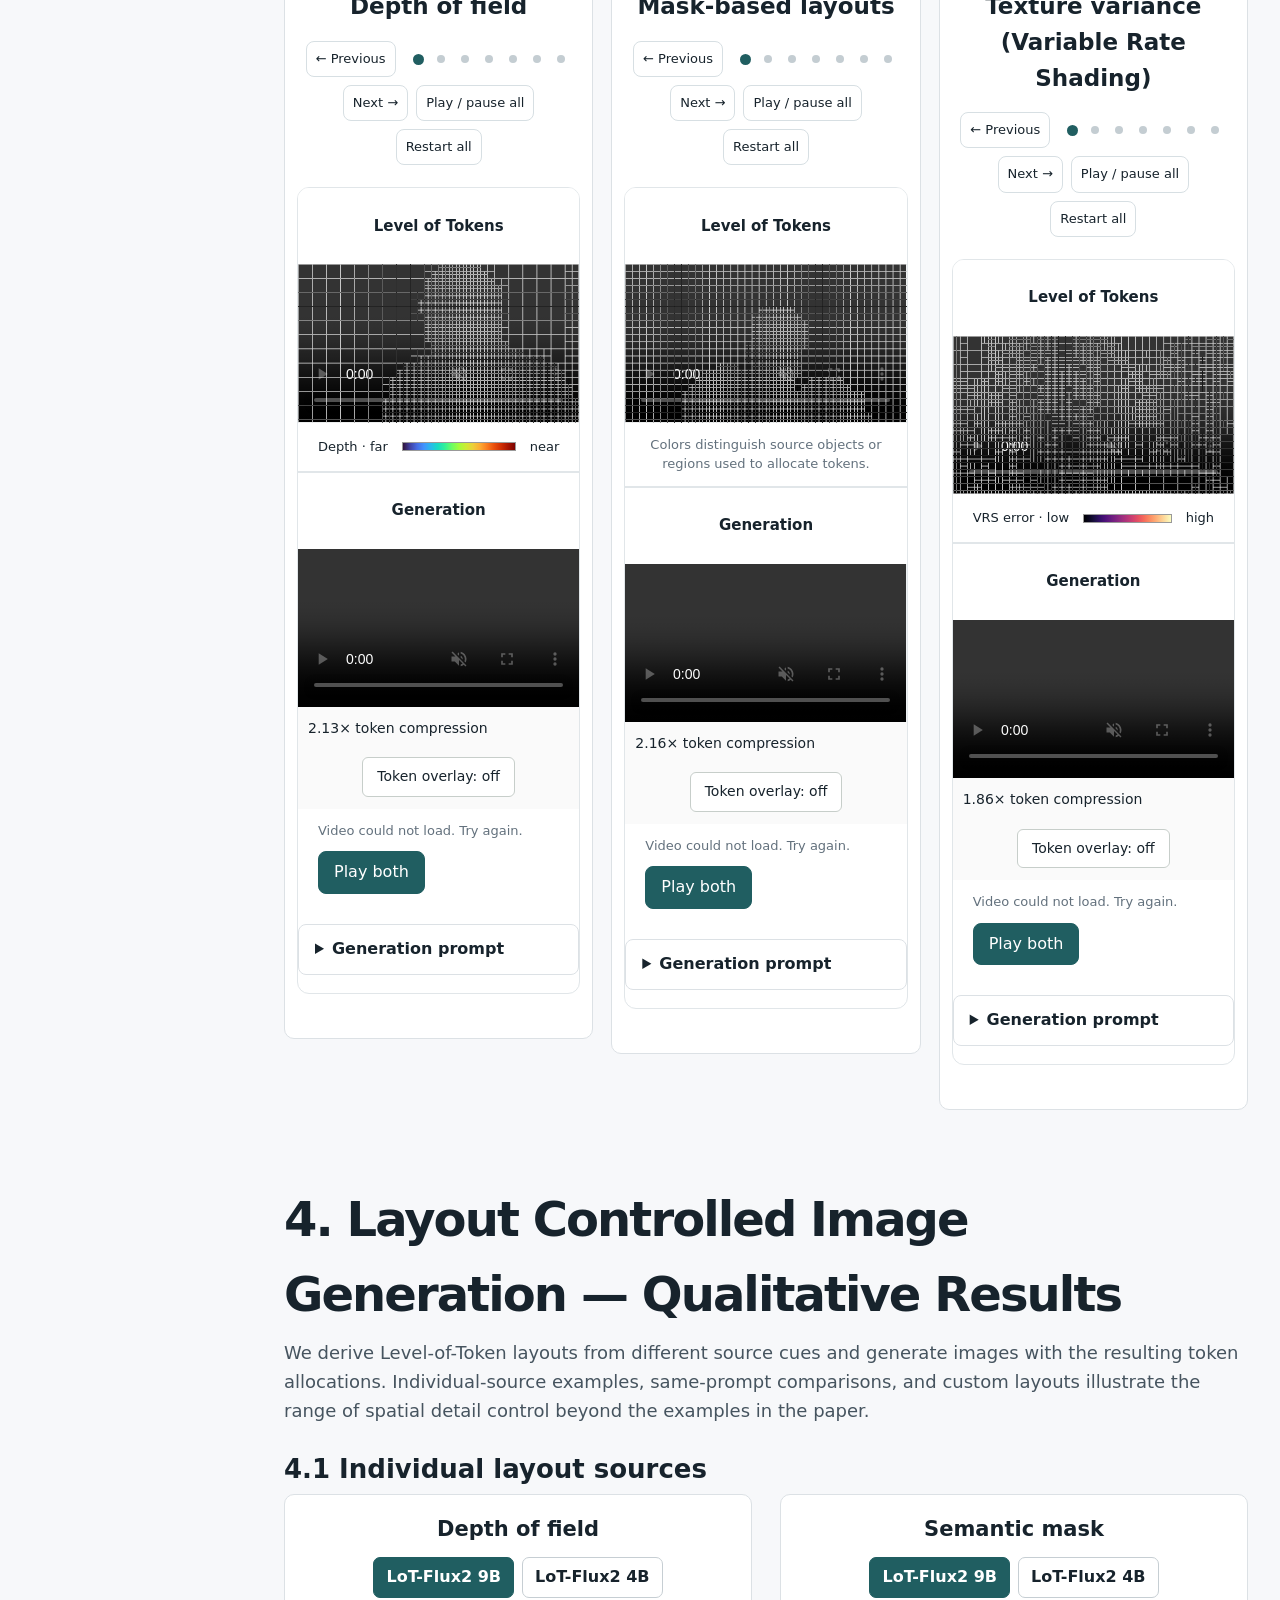
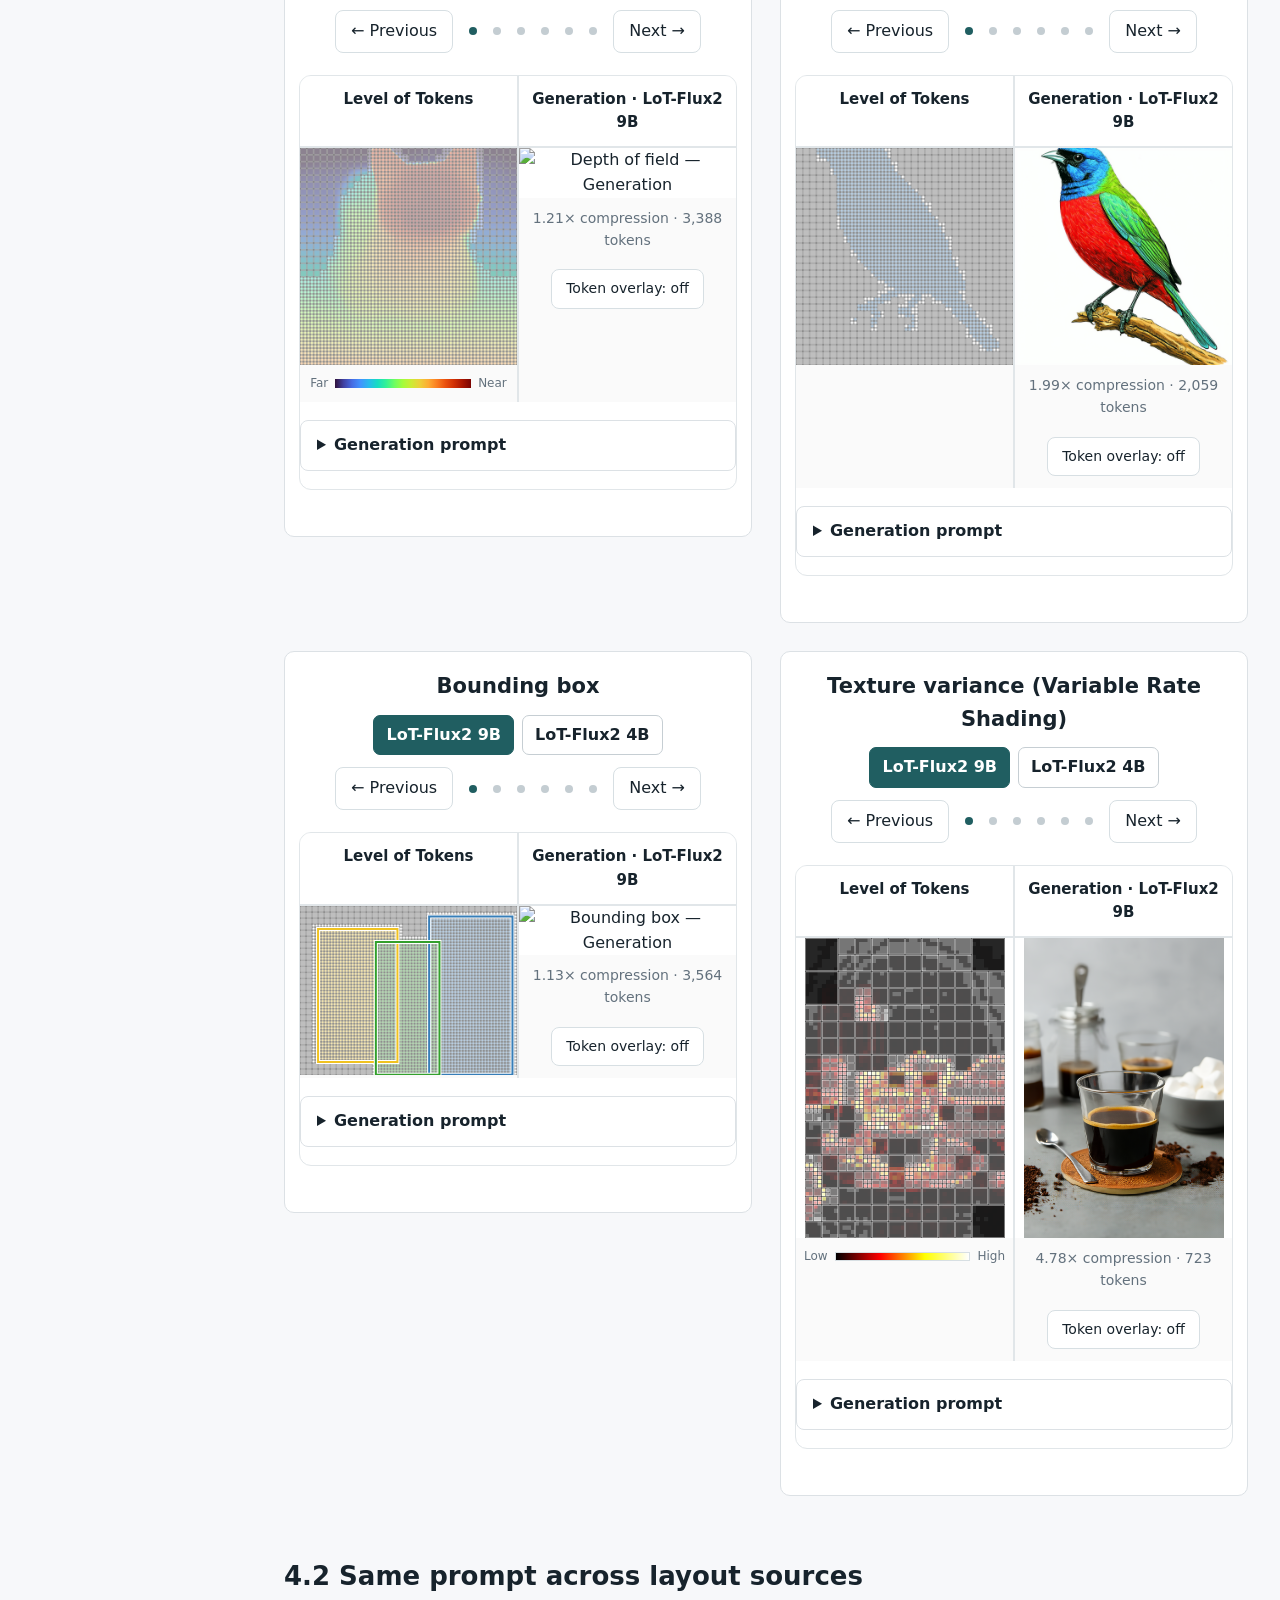
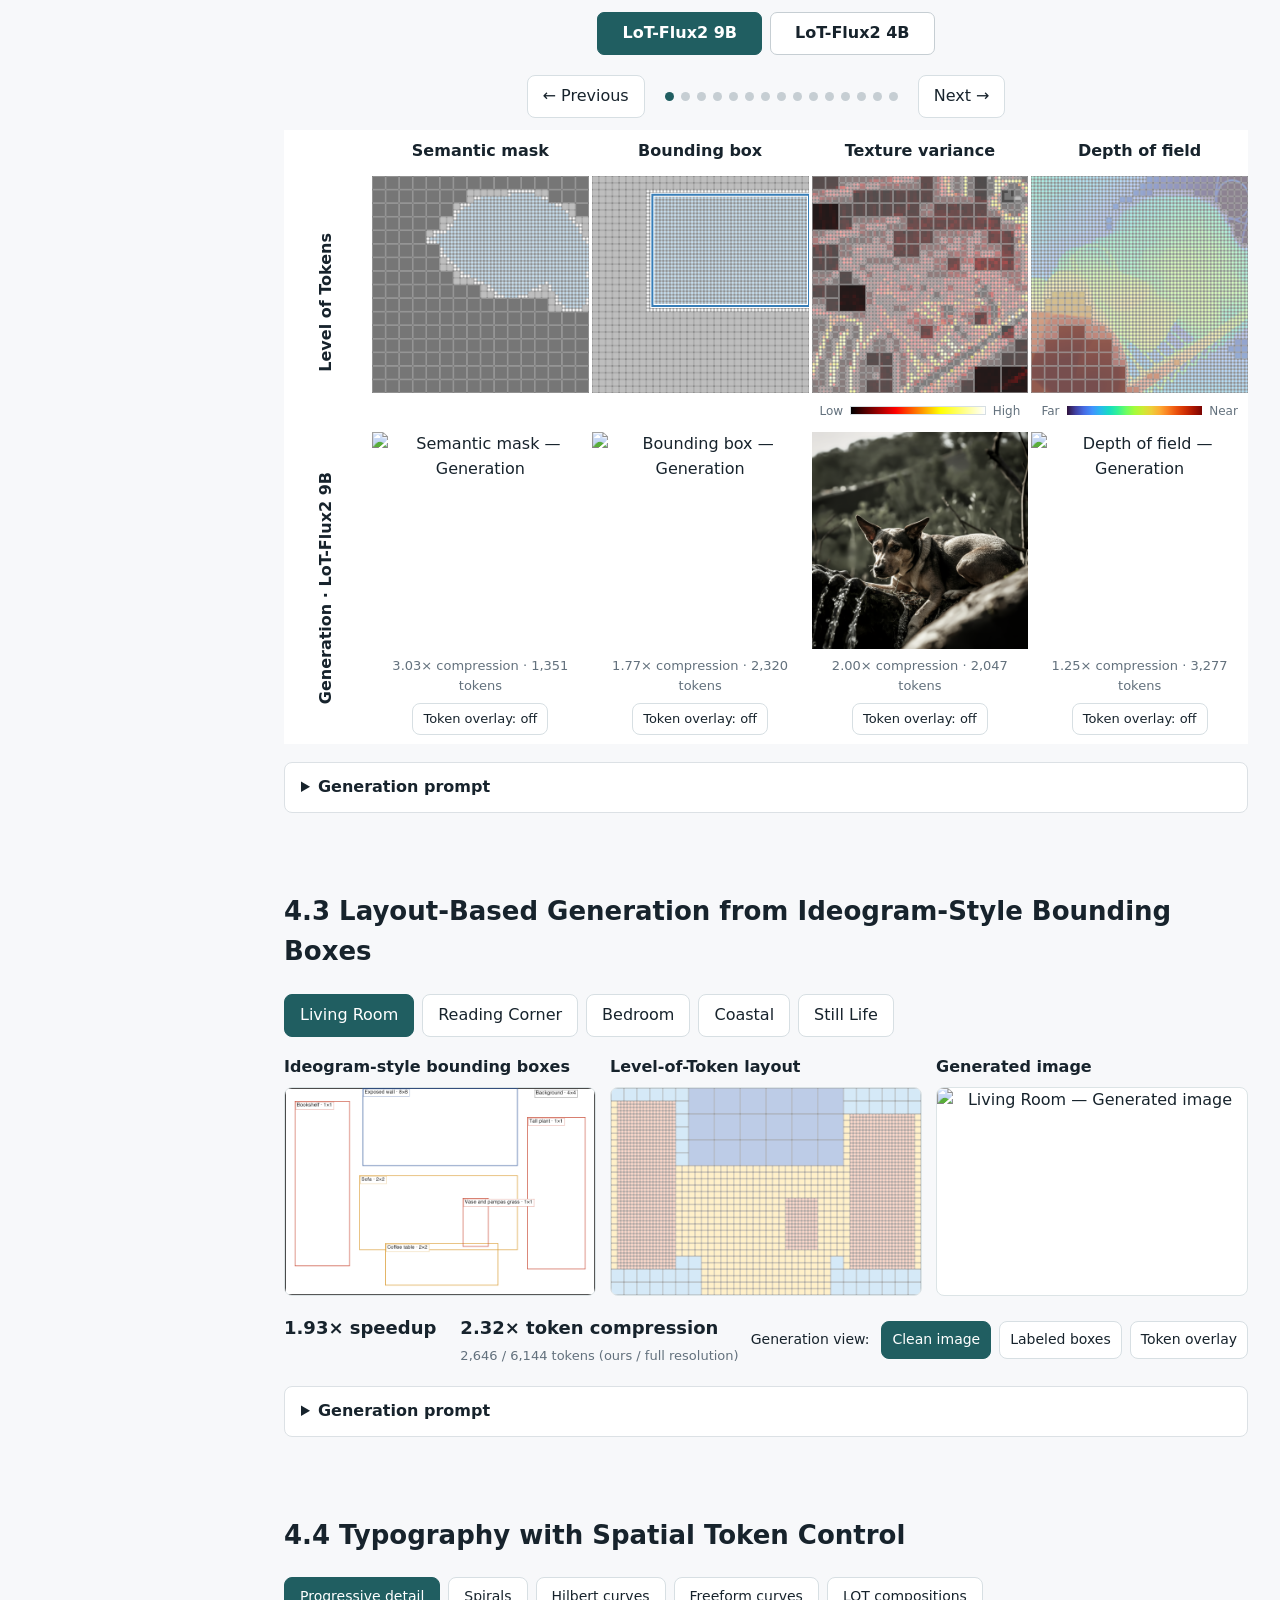
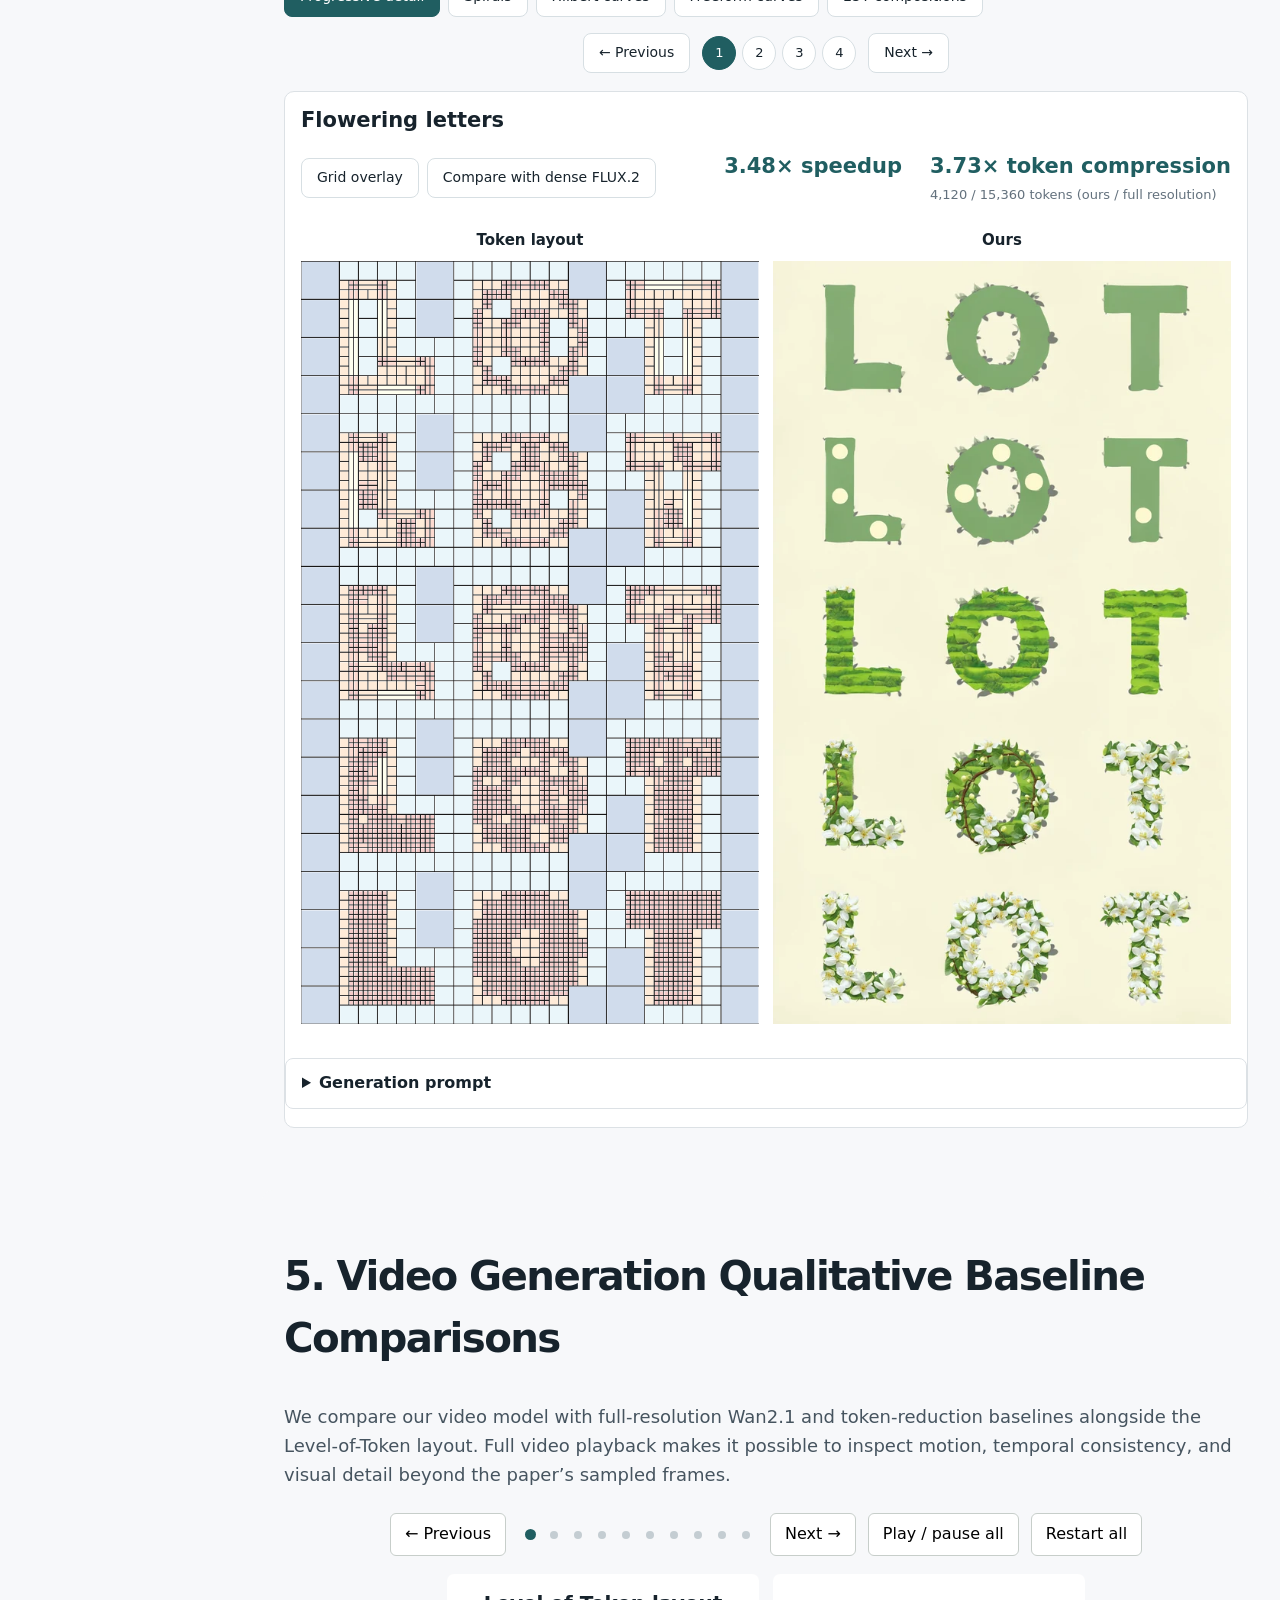
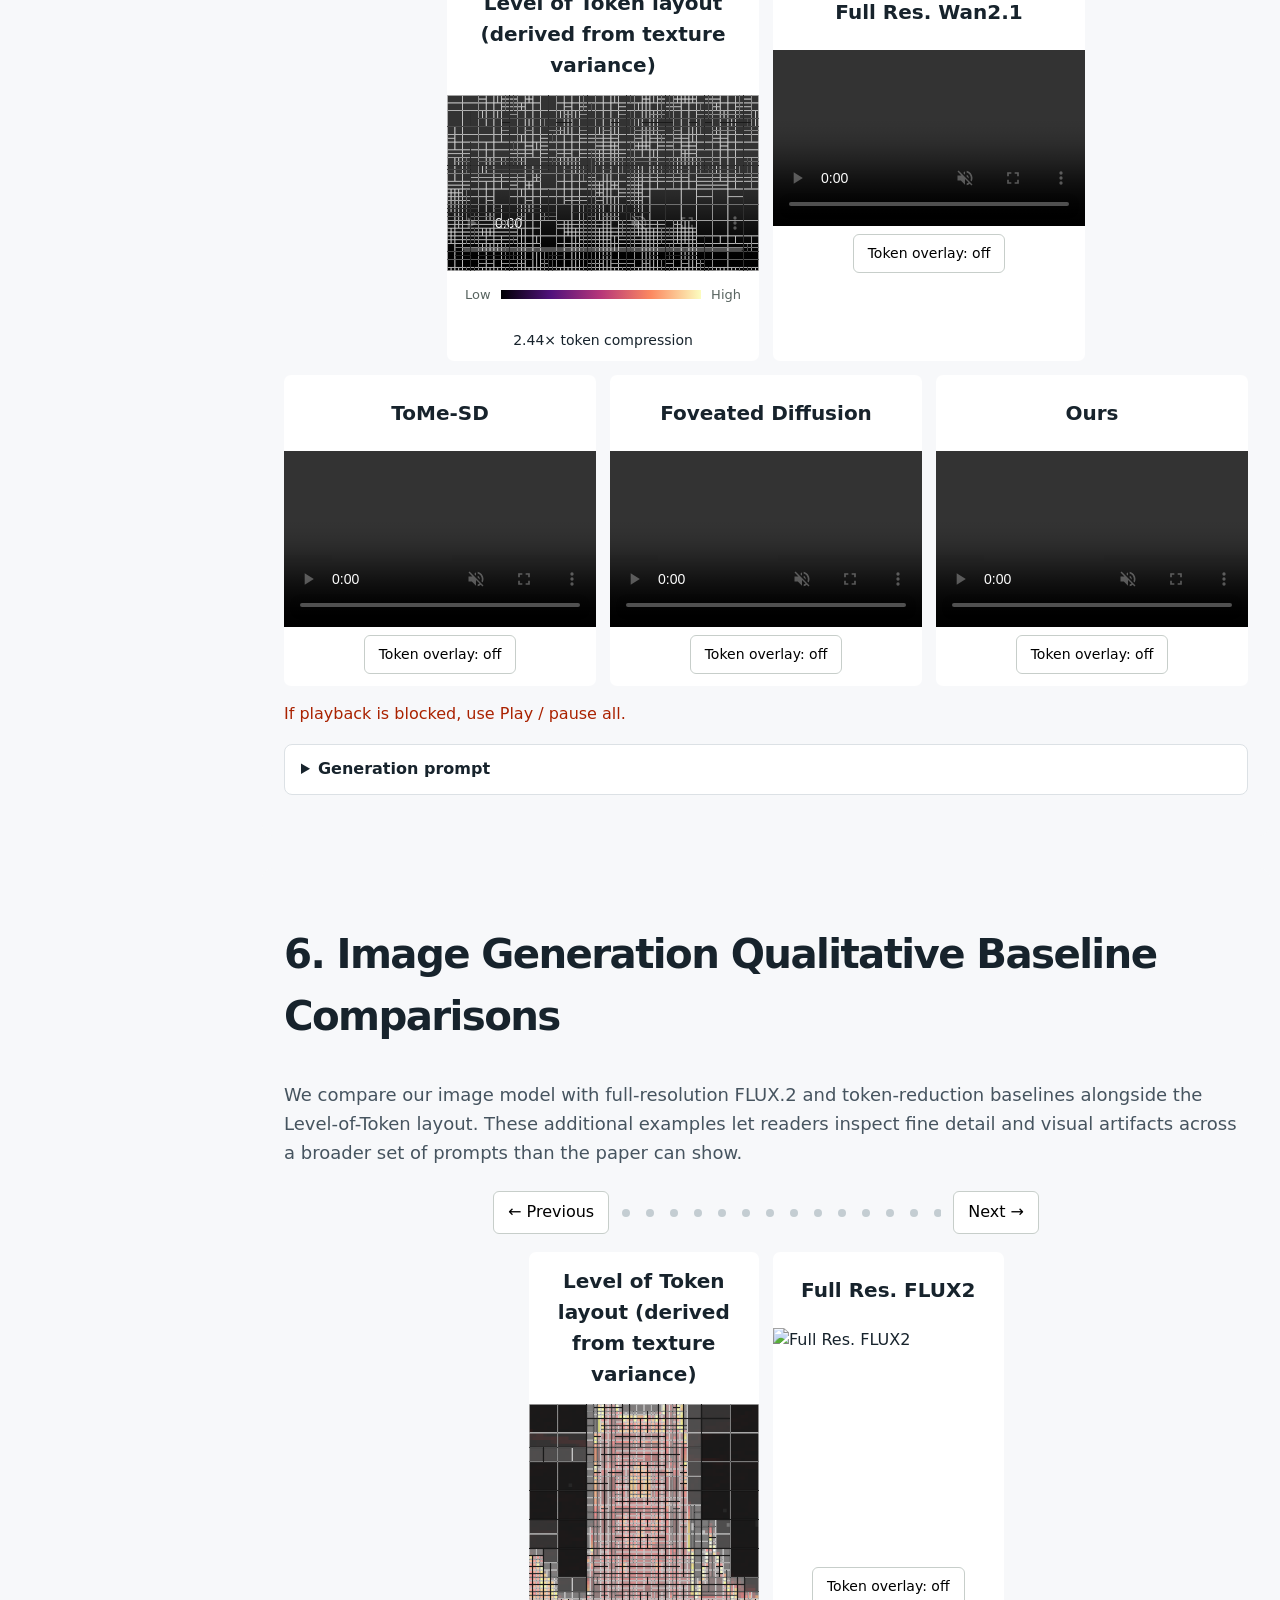
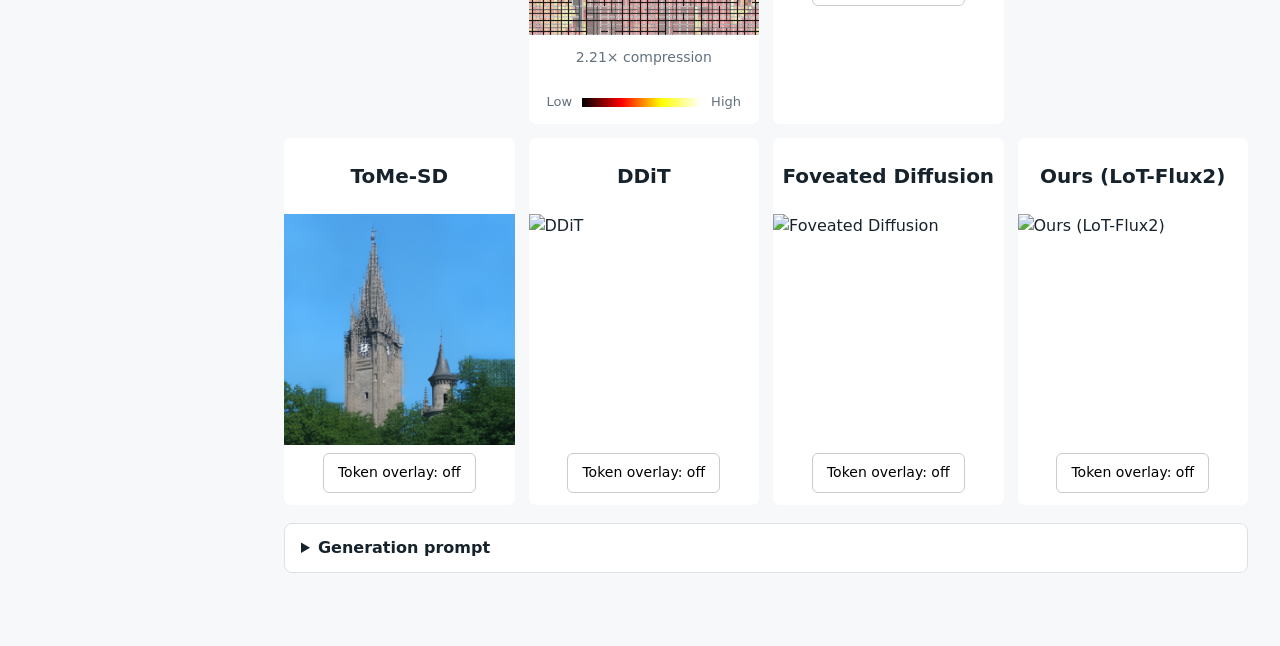
==== commit 0ebd7c5f: "Increase index text size and constrain scrolling to the contents list" ====
--- a/index.html
+++ b/index.html
@@ -60,7 +60,7 @@
 </style><link rel="stylesheet" href="prompt.css?v=1"><link rel="stylesheet" href="section-summary.css?v=1"></head><body>
 <link rel="stylesheet" href="images.css">
 <header class="paper-heading"><h1>Level-of-Token Diffusion</h1><p>ICLR 2027 Submission 7014 · Supplementary Website</p></header>
-<link rel="stylesheet" href="contents.css">
+<link rel="stylesheet" href="contents.css?v=larger-scrollable-2">
 <nav id="results-index" class="results-index" aria-label="On this page">
 <details id="contents-menu" open>
 <summary>On this page <span aria-hidden="true">⌄</span></summary>
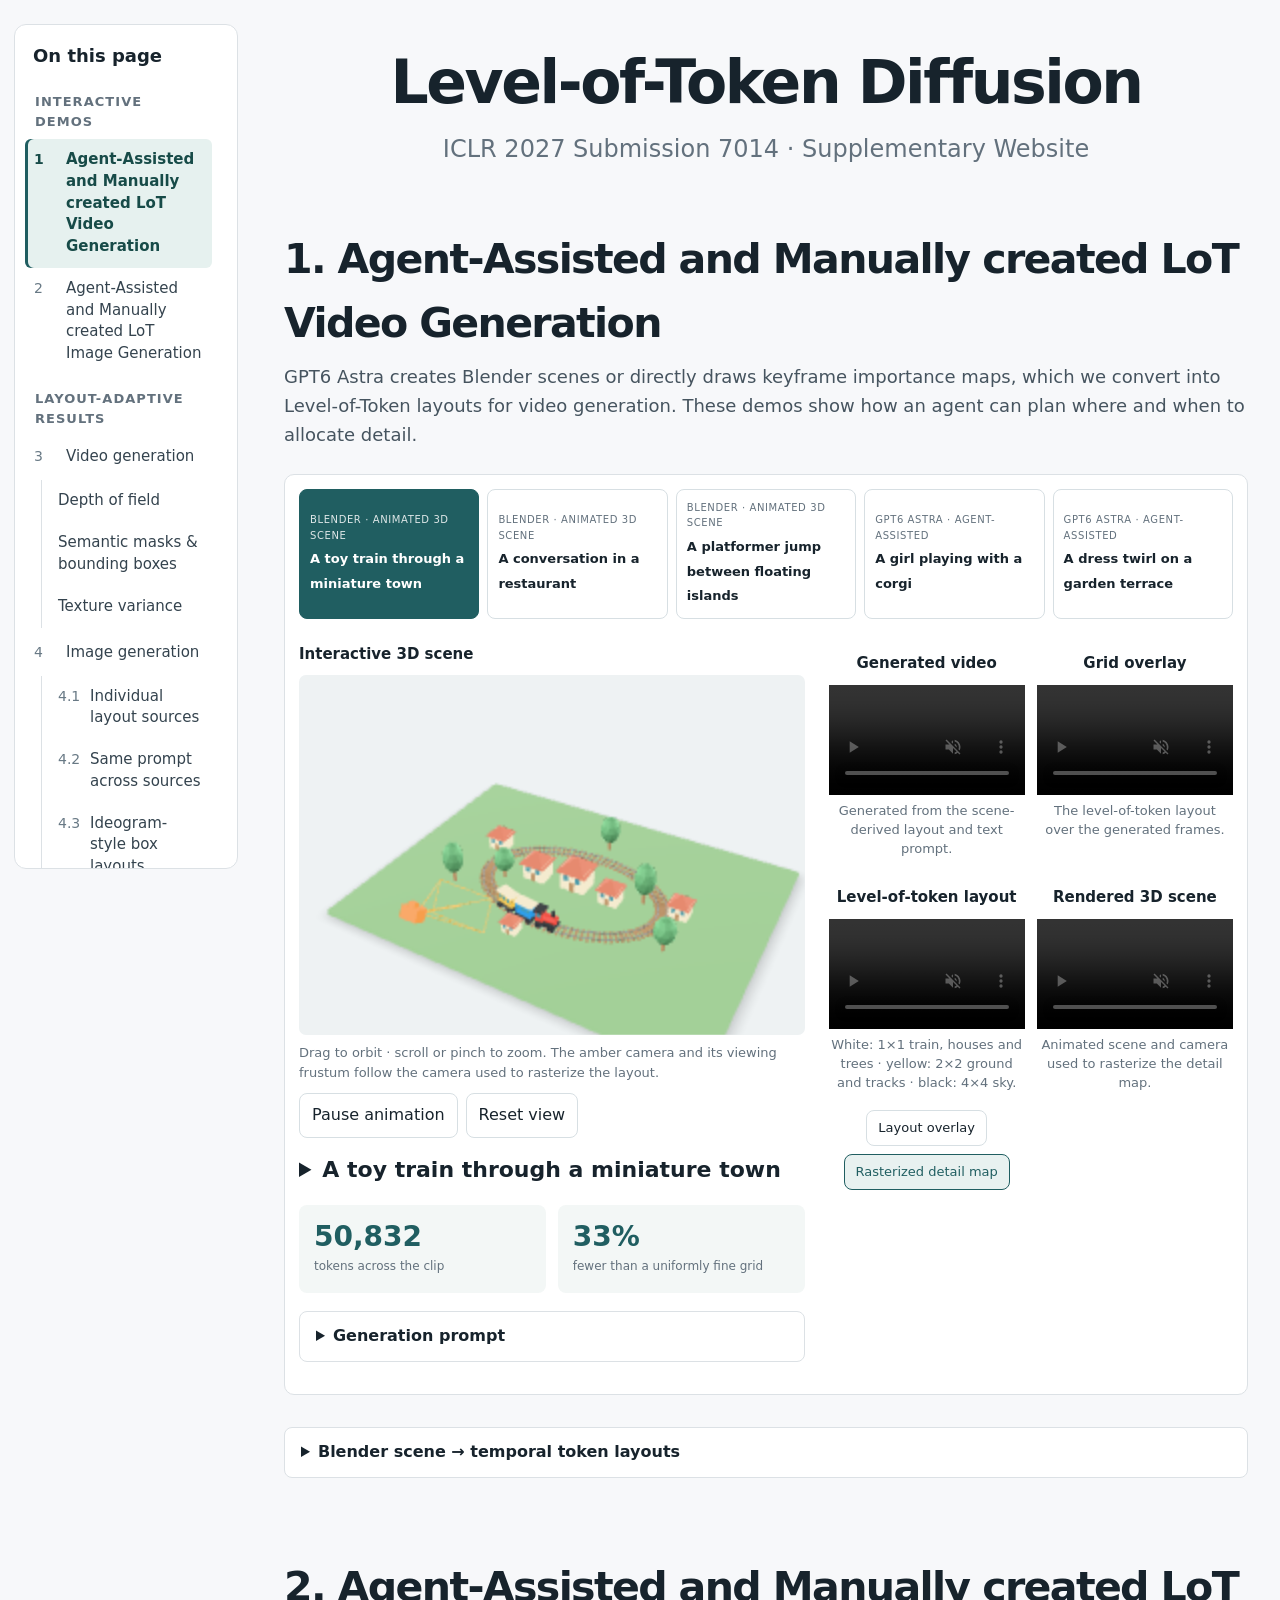
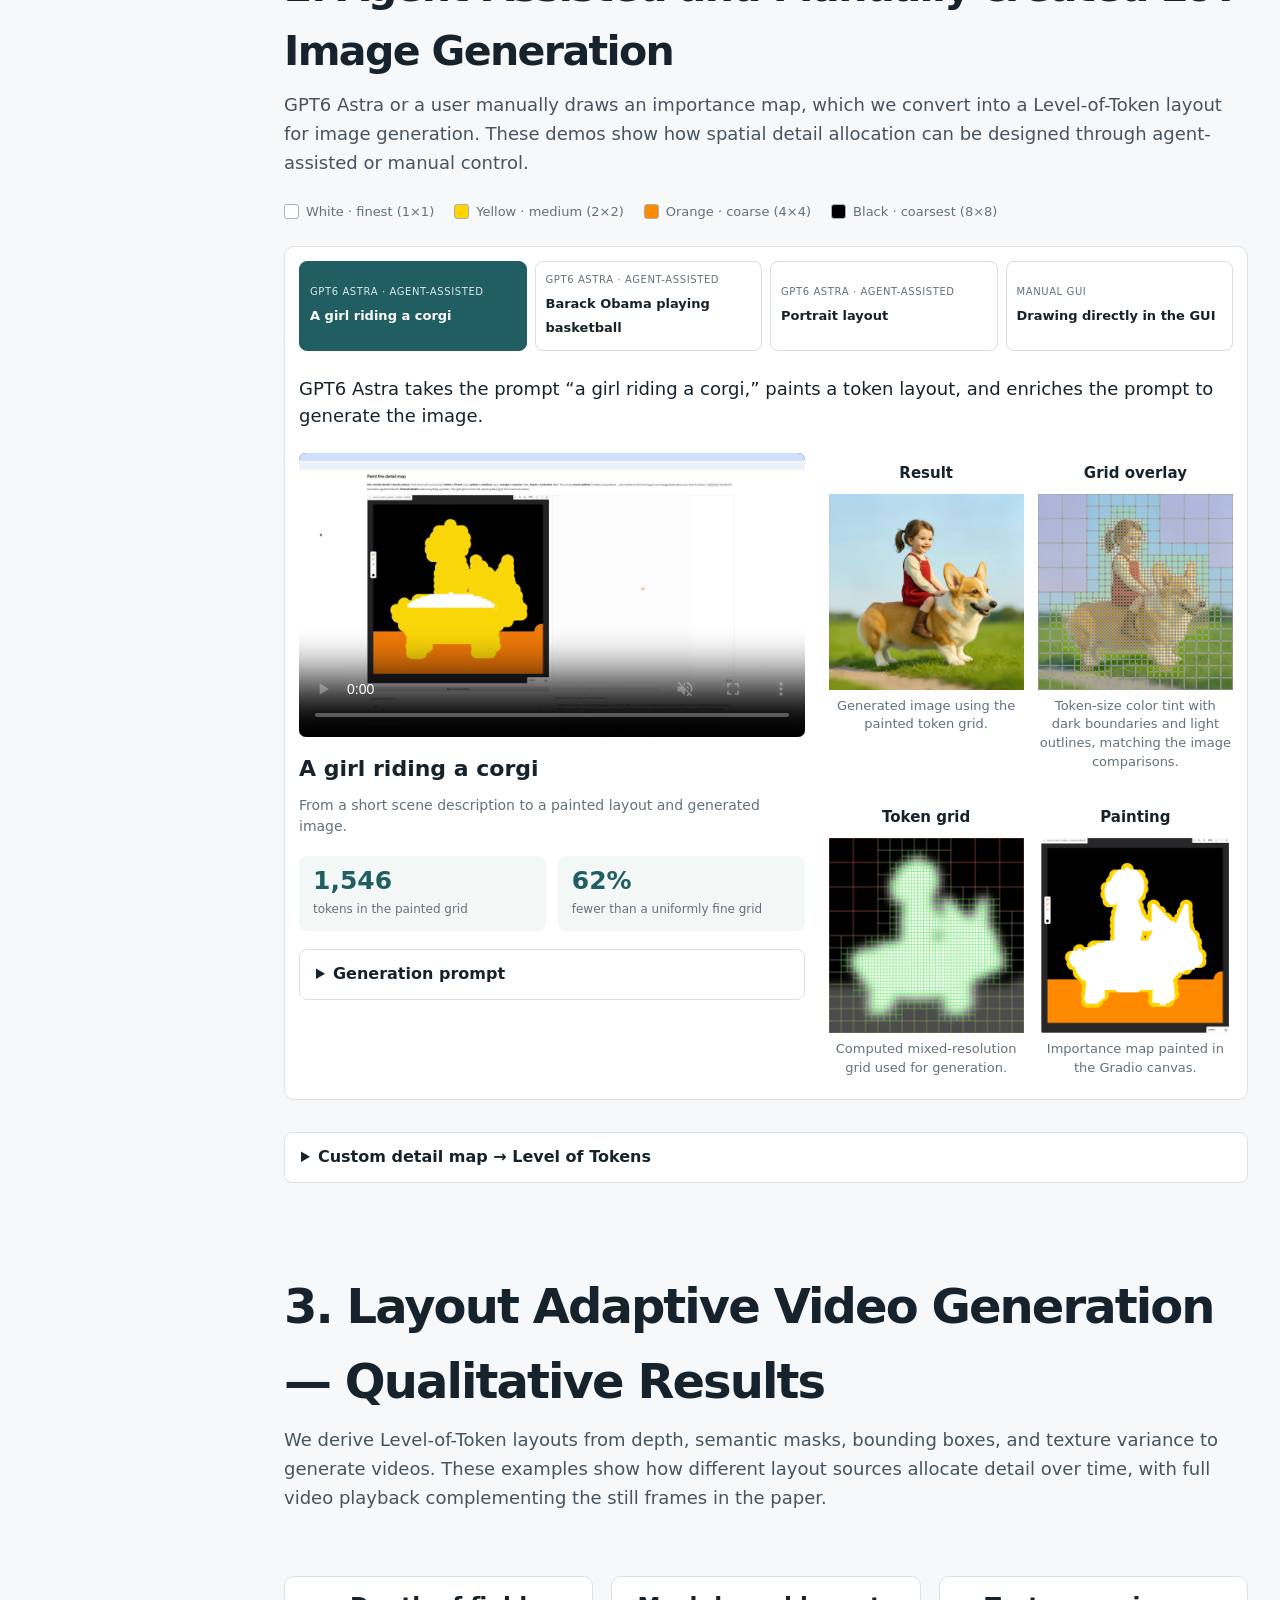
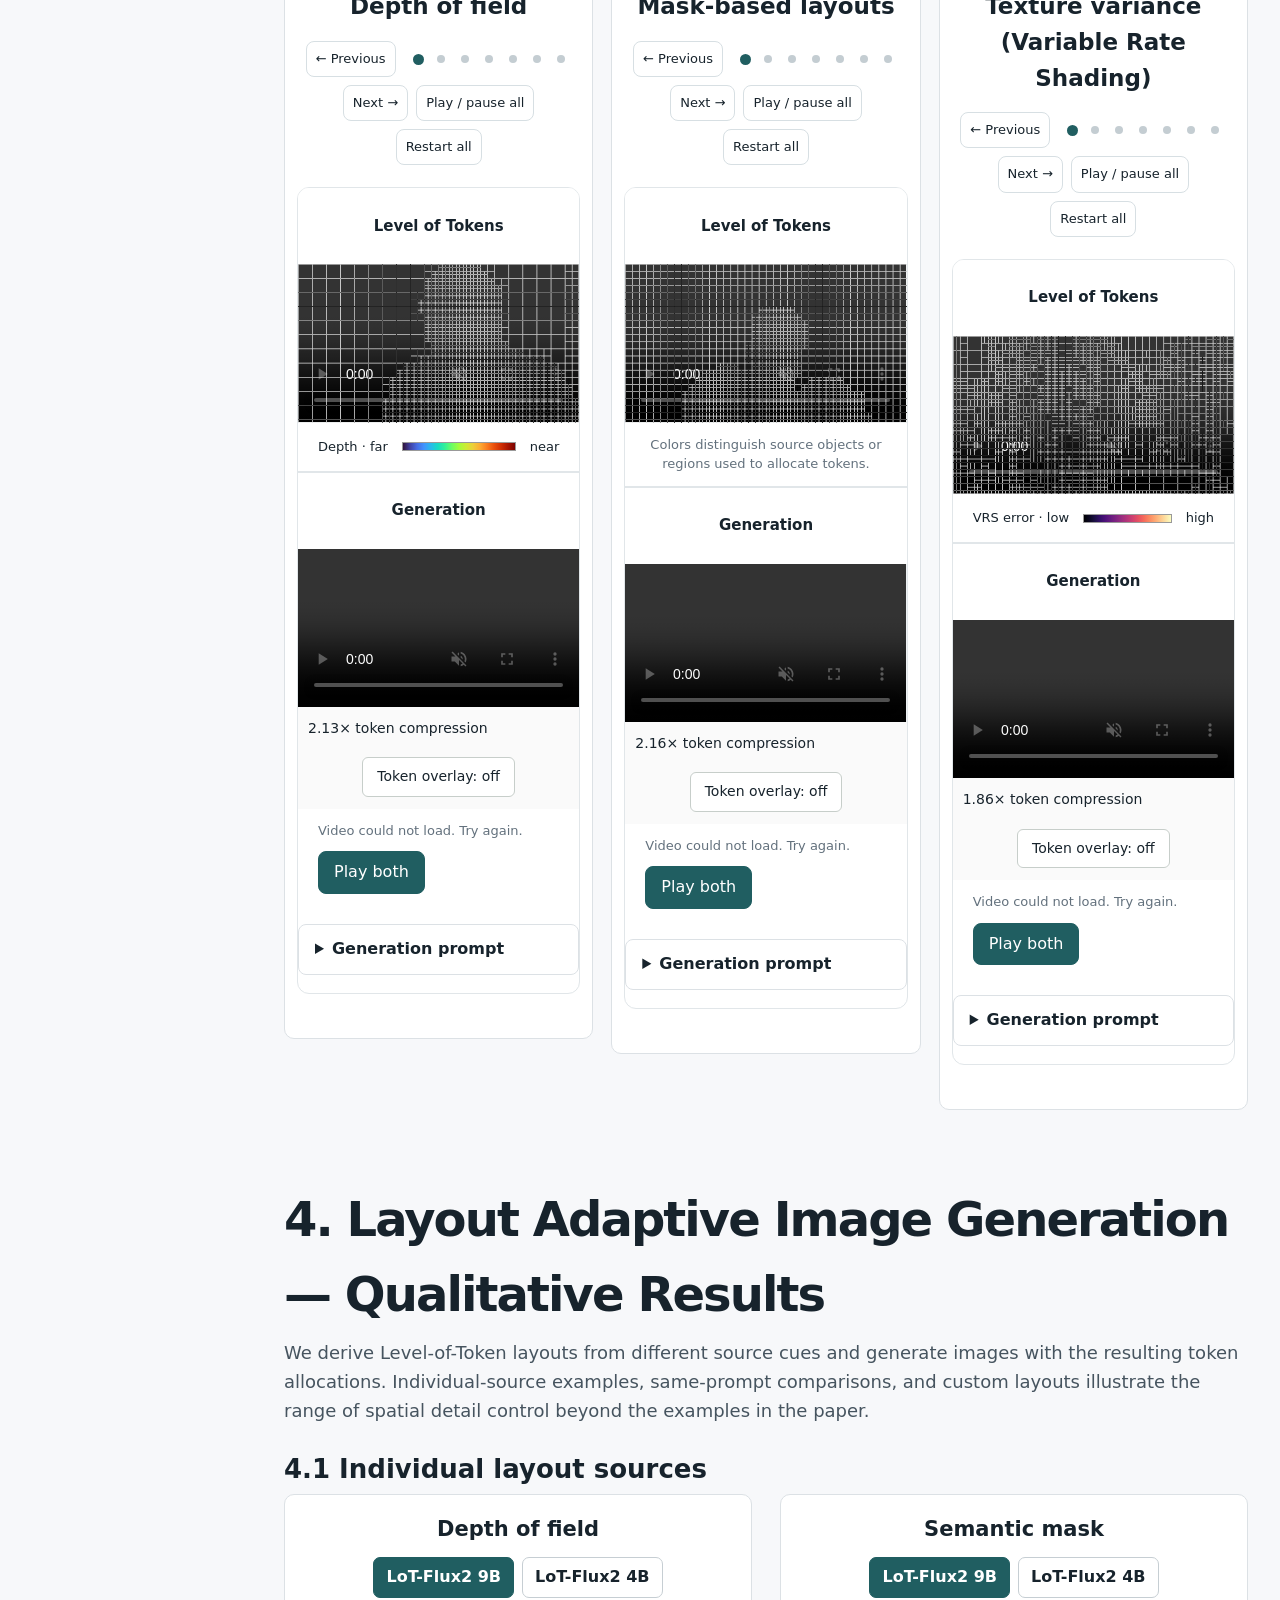
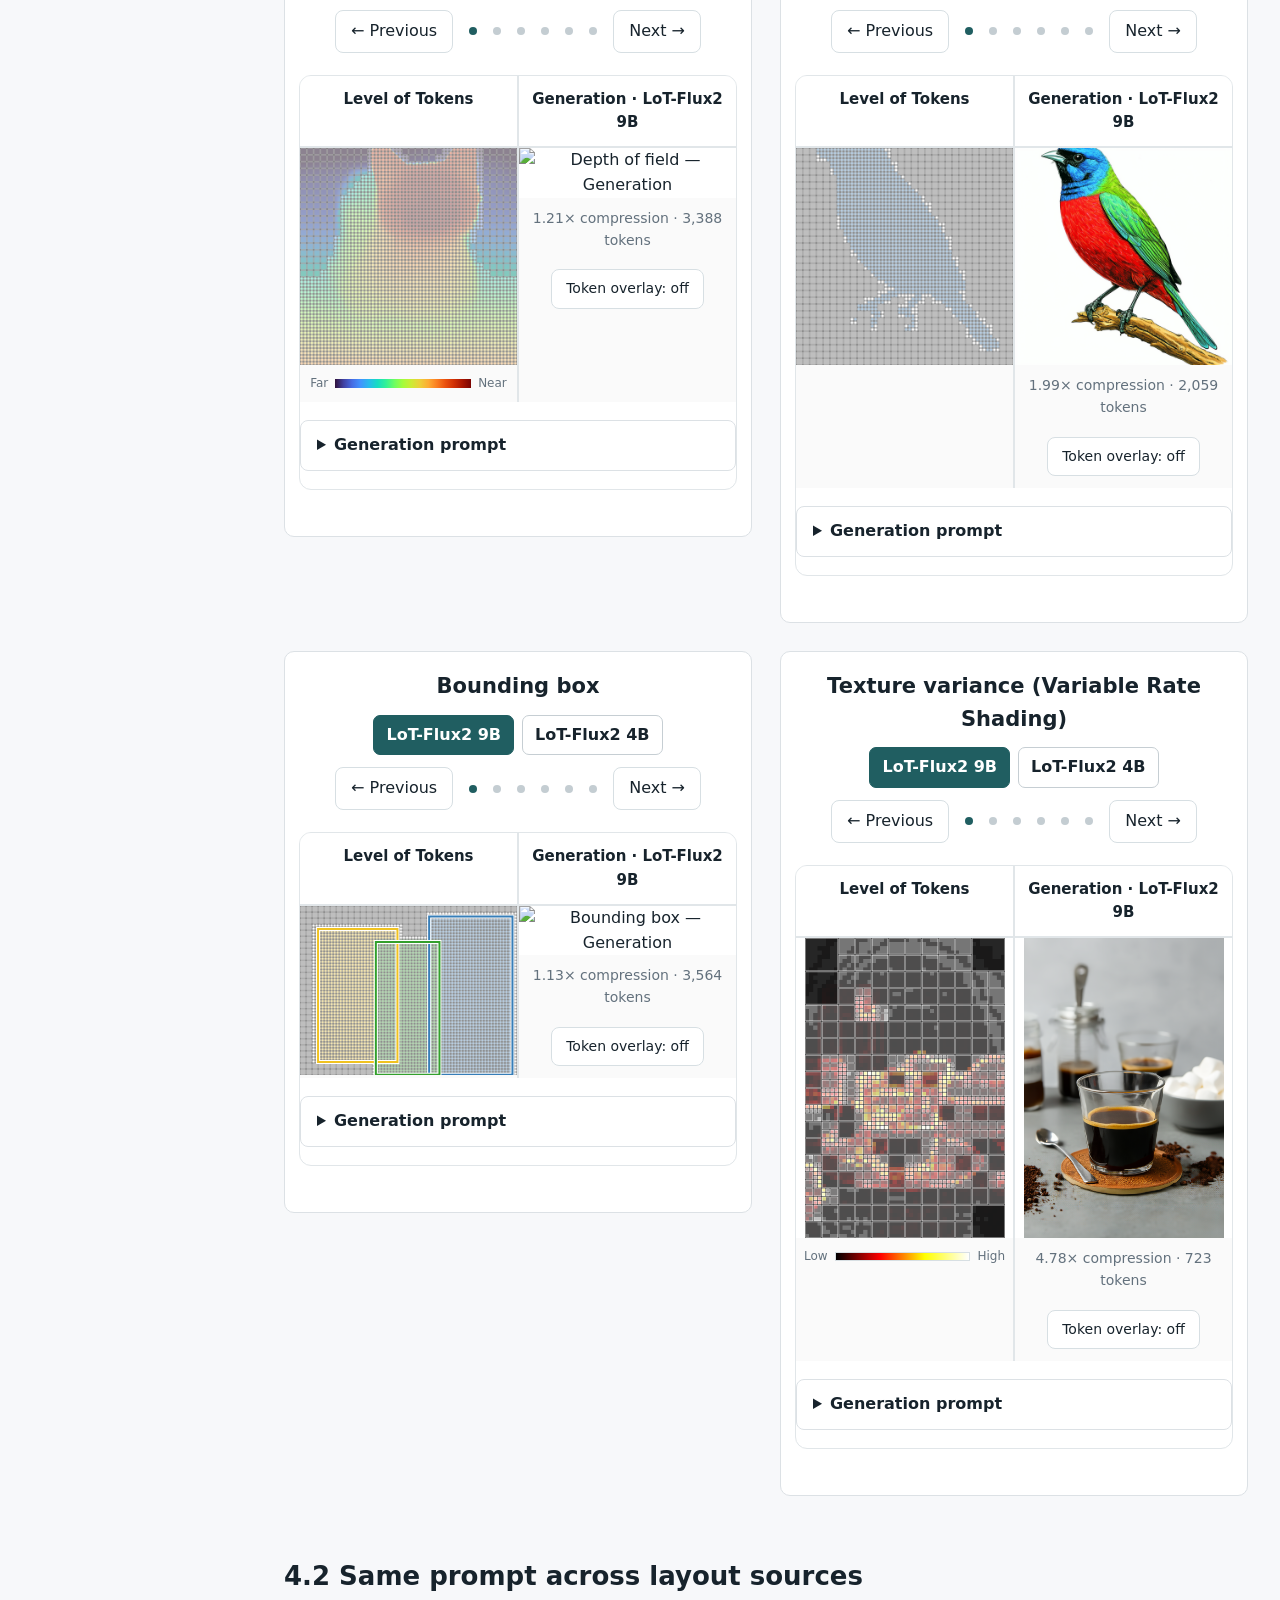
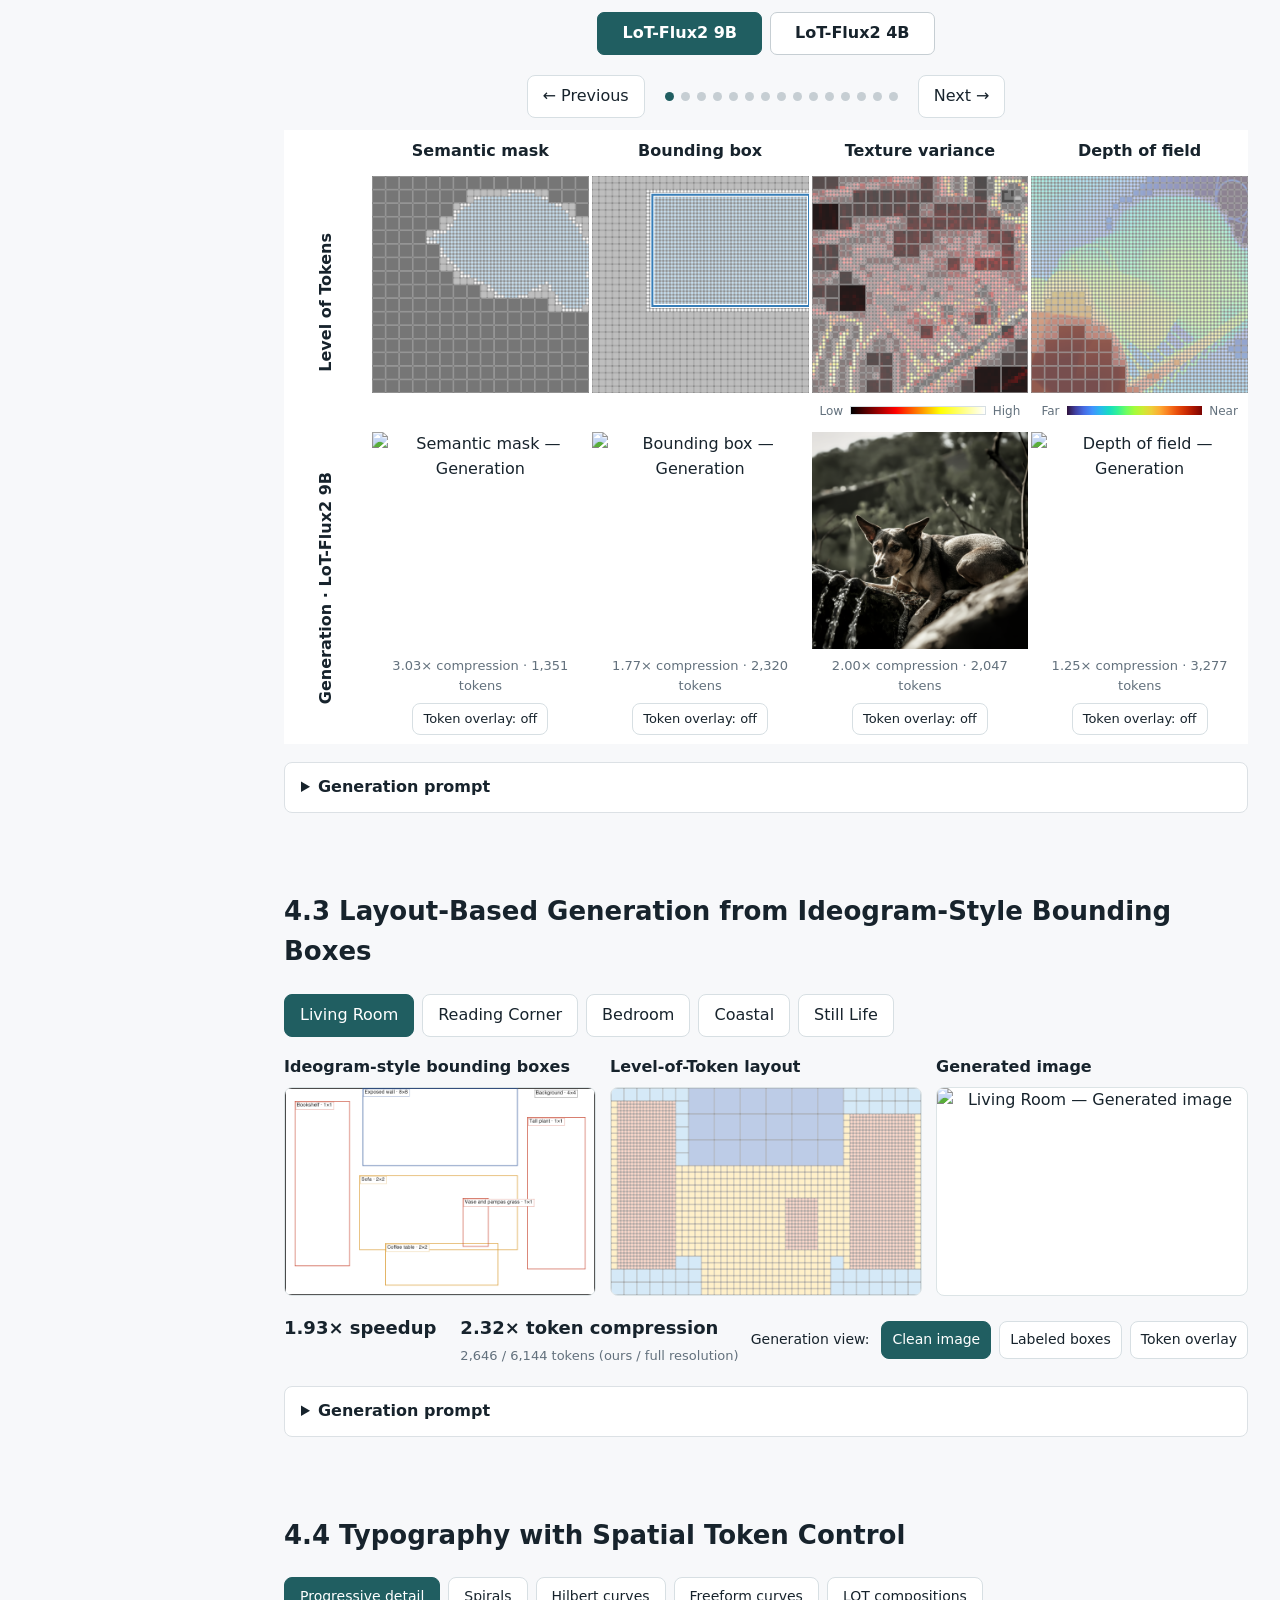
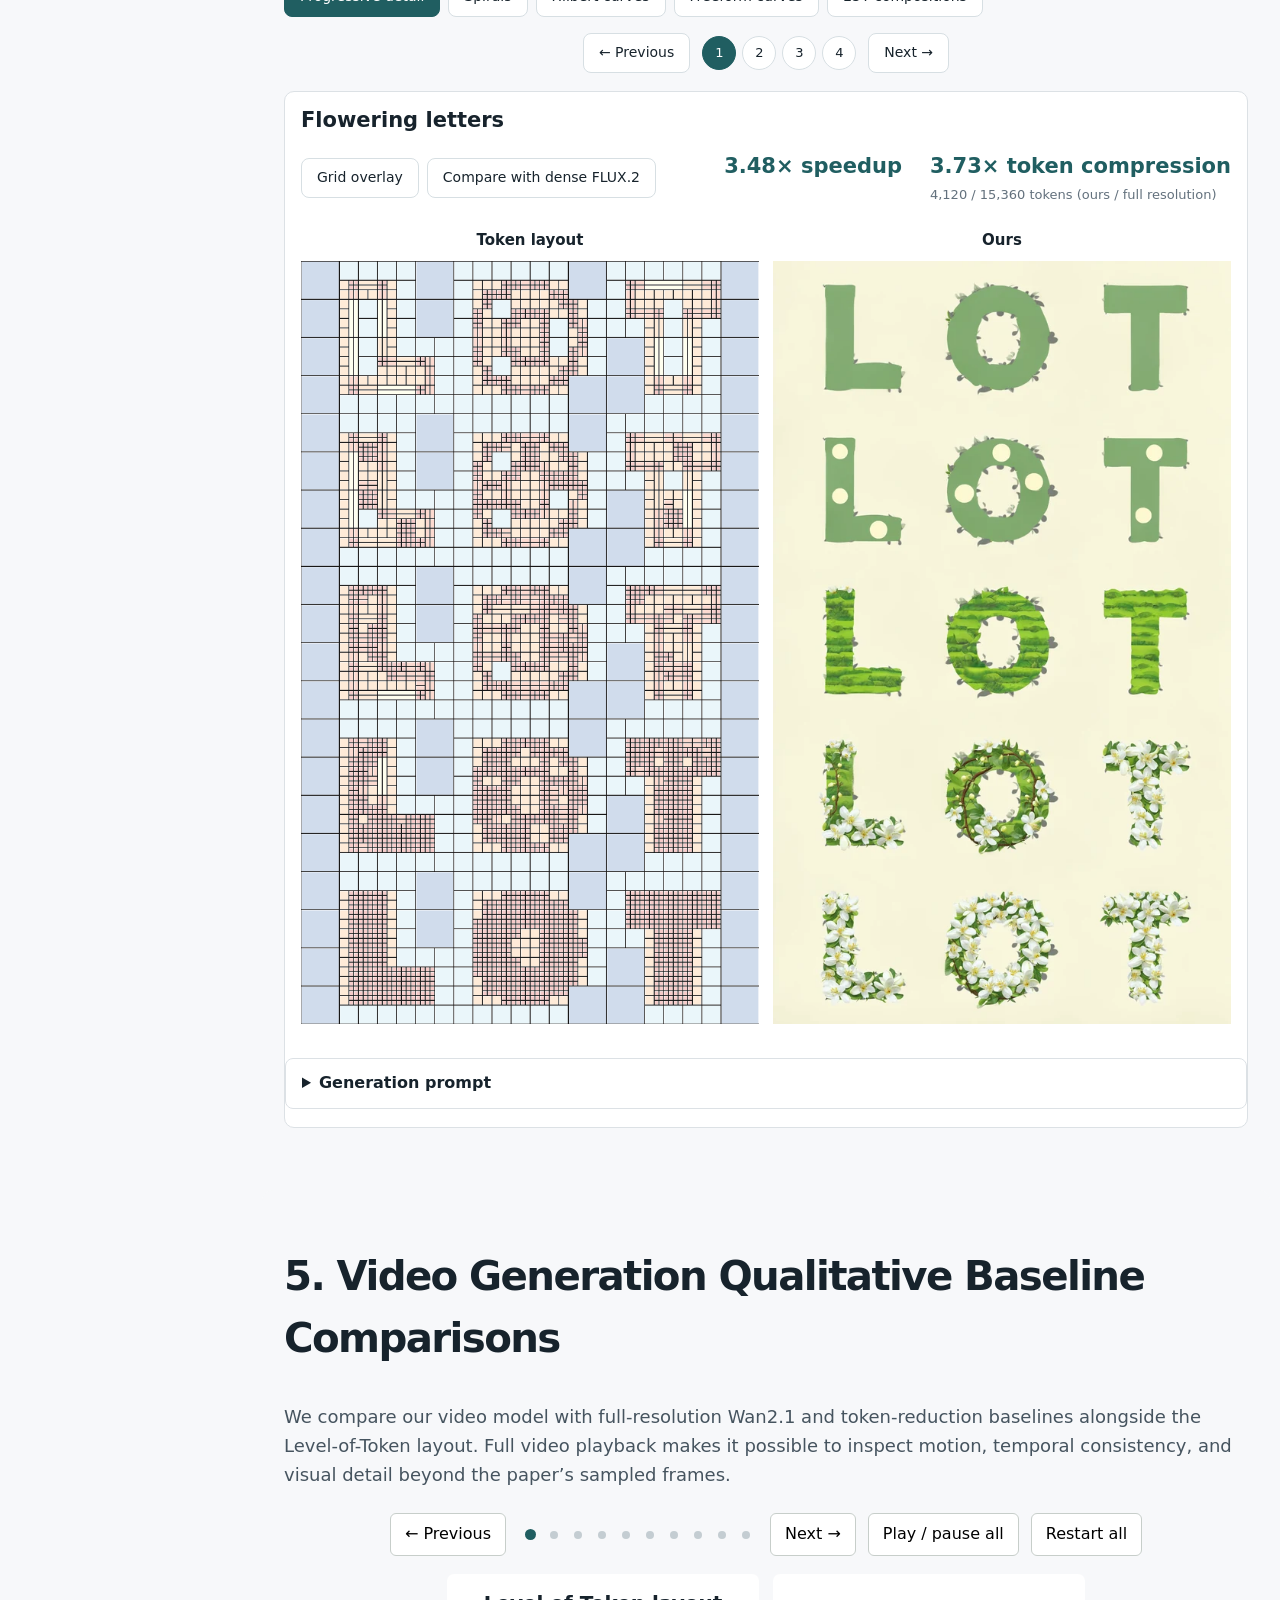
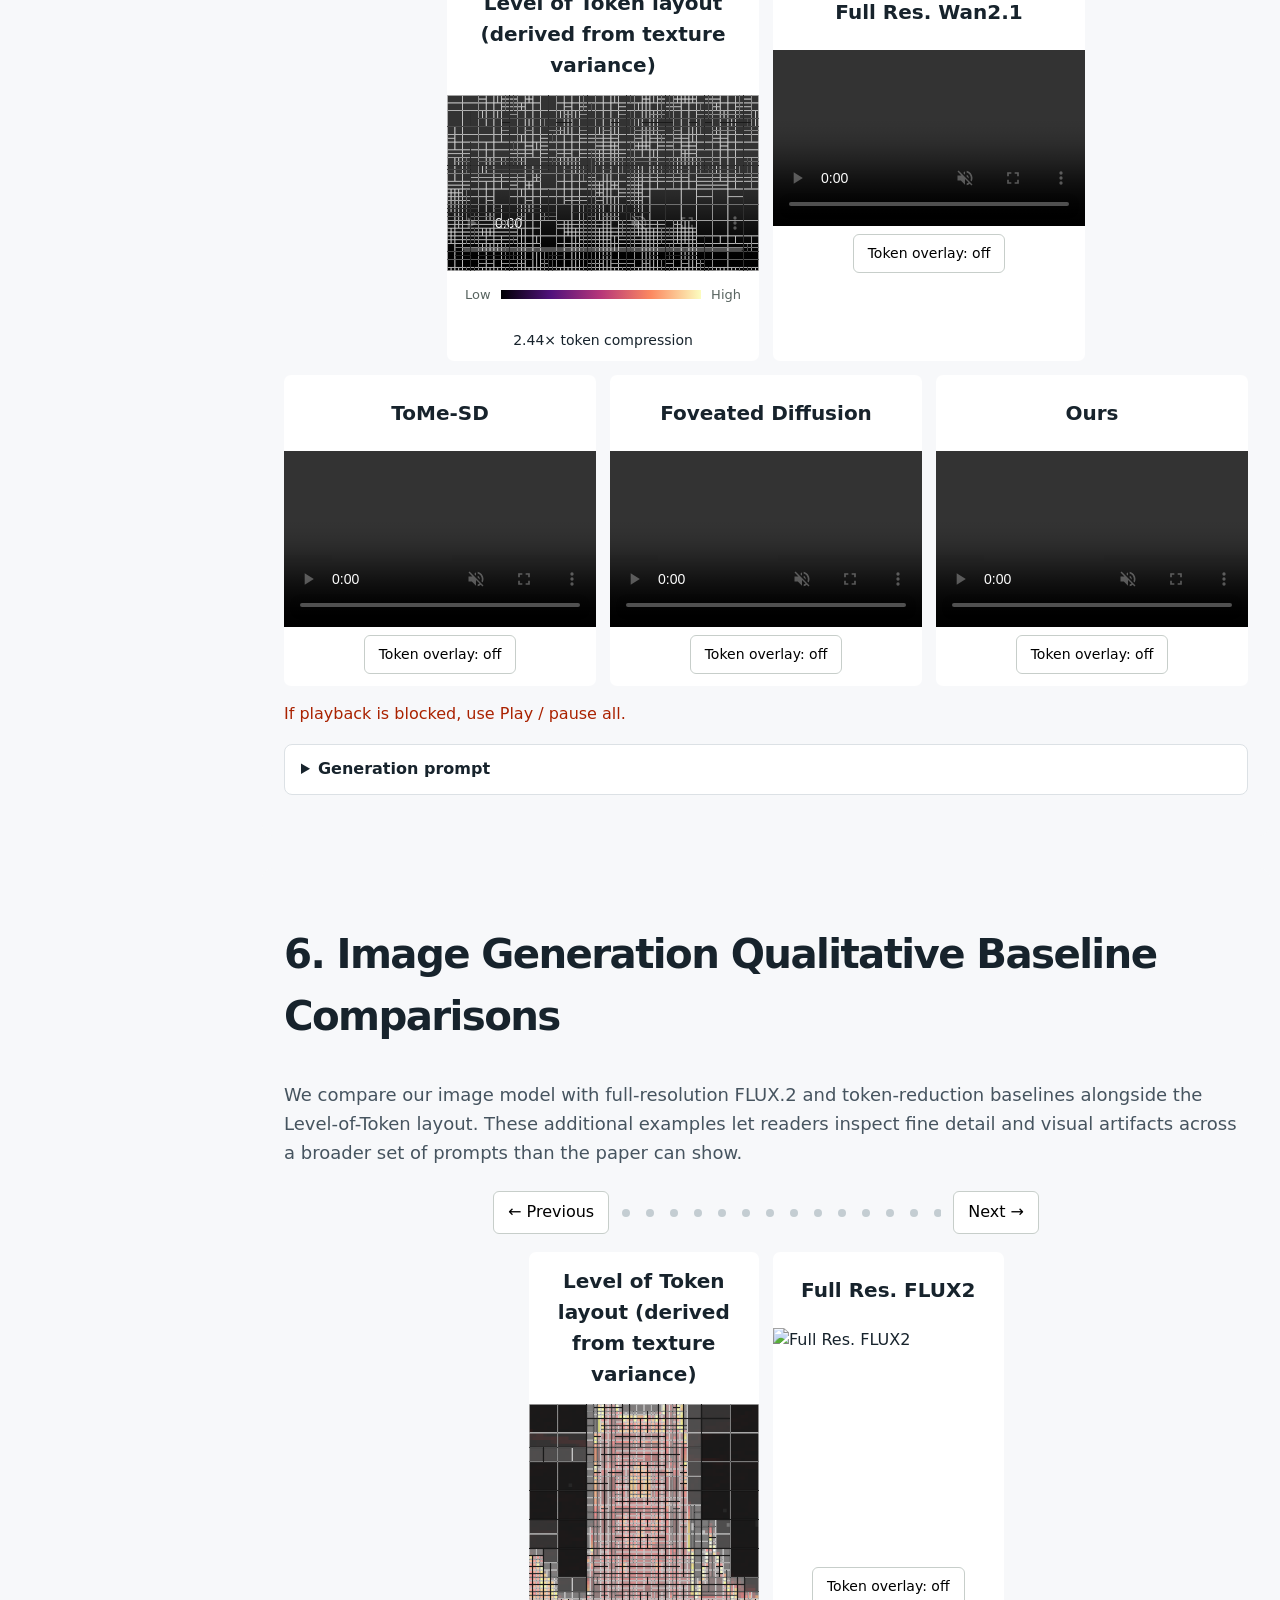
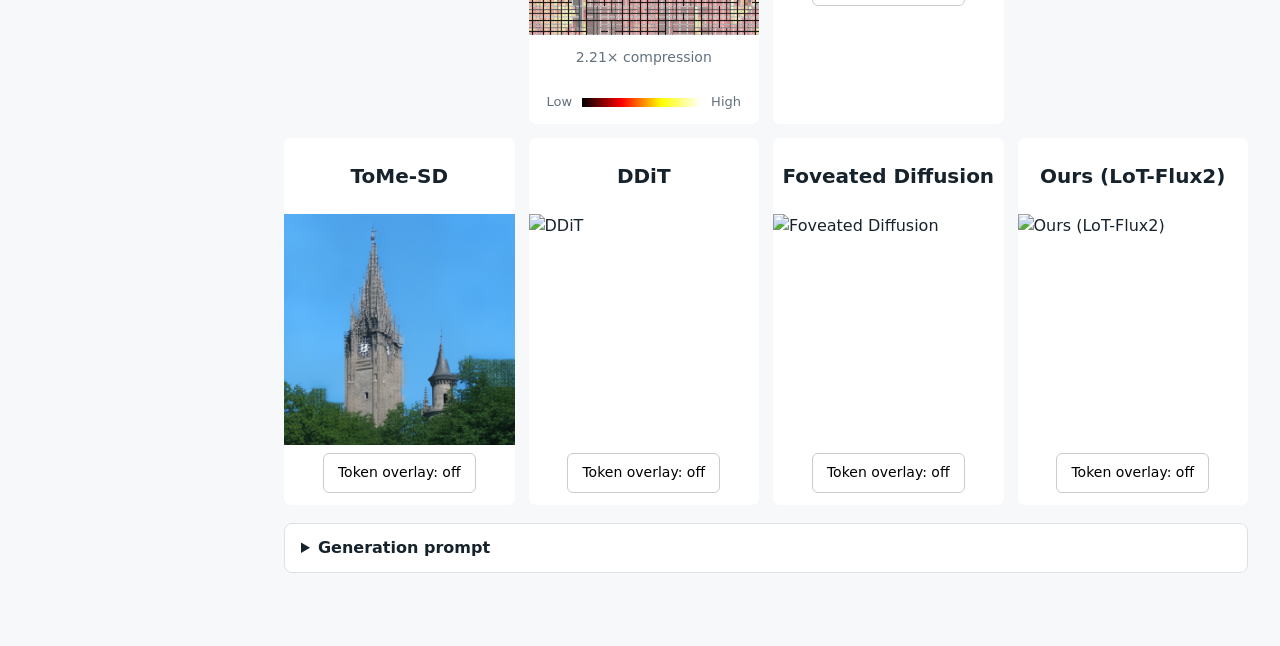
==== commit f8a1bffc: "Rename layout-controlled results to layout-adaptive results" ====
--- a/index.html
+++ b/index.html
@@ -70,7 +70,7 @@
 <li><a href="#video-demos"><span>1</span>Agent-Assisted and Manually created LoT Video Generation</a></li>
 <li><a href="#painted-demos"><span>2</span>Agent-Assisted and Manually created LoT Image Generation</a></li>
 </ol>
-<h2>Layout-controlled results</h2>
+<h2>Layout-adaptive results</h2>
 <ol start="3">
 <li><a href="#video-results"><span>3</span>Video generation</a>
 <ol><li><a href="#video-source-dof">Depth of field</a></li>
@@ -100,7 +100,7 @@
 <section id="painted-demos" aria-label="Agent-Assisted and Manually created LoT Image Generation" style="max-width:1480px;margin:0 auto;scroll-margin-top:24px"><iframe id="painted-demo-frame" src="painted_demos.html?v=workflow-below-results-1" title="Agent-Assisted and Manually created LoT Image Generation" loading="lazy" allow="fullscreen" style="display:block;width:100%;height:1550px;border:0"></iframe></section>
 <script>window.addEventListener('message',event=>{const f=document.getElementById('painted-demo-frame');if(event.source!==f.contentWindow||event.origin!==location.origin||event.data?.type!=='painted-demos-height')return;const h=Number(event.data.height);if(Number.isFinite(h)&&h>0&&h<20000)f.style.height=Math.ceil(h)+'px'});</script>
 <!-- painted-demos:end -->
-<header id="video-results"><h1 class="section-title">3. Layout Controlled Video Generation — Qualitative Results</h1>
+<header id="video-results"><h1 class="section-title">3. Layout Adaptive Video Generation — Qualitative Results</h1>
 <p class="section-summary">We derive Level-of-Token layouts from depth, semantic masks, bounding boxes, and texture variance to generate videos. These examples show how different layout sources allocate detail over time, with full video playback complementing the still frames in the paper.</p>
 </header>
 <nav id="tabs" aria-label="Layout source"></nav><main id="gallery"><p>Loading selected videos…</p></main>
@@ -195,7 +195,7 @@
 fetch('showcase.json?v=robotics-cue-alignment-2',{cache:'no-store'}).then(r=>{if(!r.ok)throw Error('Showcase is unavailable');return r.json()}).then(d=>{rows=d.items;const hash=location.hash.slice(1);active=names[hash]?hash:(hash==='bbox'?'regions':'dof');if(hash==='bbox')positions.regions=1;render()}).catch(e=>document.getElementById('gallery').textContent=e.message);
 </script>
 <section id="image-results" aria-label="Selected image generation results"></section>
-<script src="images.js?v=section-summaries-1" defer></script>
+<script src="images.js?v=layout-adaptive-1" defer></script>
 <link rel="stylesheet" href="bbox_examples.css?v=timing-1">
 <section id="bbox-conditioning" aria-label="Layout-based generation from Ideogram-style bounding boxes"></section>
 <script src="bbox_examples.js?v=video-first-1" defer></script>
--- a/contents.css
+++ b/contents.css
@@ -1,14 +1,14 @@
 #results-index{padding:0;max-width:none;background:#fff;backdrop-filter:none;z-index:20;border:1px solid #dce1e5;border-radius:12px;margin:16px 24px 24px;position:sticky;top:8px}
-#contents-menu summary{display:flex;justify-content:space-between;align-items:center;padding:15px 18px;font-size:16px;font-weight:700;list-style:none;color:#17232c}
+#contents-menu summary{display:flex;justify-content:space-between;align-items:center;padding:15px 18px;font-size:18px;font-weight:700;list-style:none;color:#17232c}
 #contents-menu summary::-webkit-details-marker{display:none}
 #contents-menu[open] summary>span{transform:rotate(180deg)}
 #contents-menu{padding:0}
 .contents-tree{padding:0 10px 14px;max-height:70vh;overflow-y:auto;overscroll-behavior:contain}
-#results-index h2{font-size:12px;letter-spacing:.08em;text-transform:uppercase;color:#63717d;margin:14px 10px 7px}
+#results-index h2{font-size:13px;letter-spacing:.08em;text-transform:uppercase;color:#63717d;margin:14px 10px 7px}
 #results-index ol{list-style:none;margin:0;padding:0}
 #results-index ol ol{margin:2px 0 4px 16px;padding-left:7px;border-left:1px solid #dce1e5}
-#results-index a{display:flex;align-items:baseline;gap:8px;min-height:42px;padding:10px 9px;border-radius:6px;color:#34434e;text-decoration:none;font-size:13px;line-height:1.4}
-#results-index a>span{min-width:21px;font-size:12px;color:#687985;font-variant-numeric:tabular-nums}
+#results-index a{display:flex;align-items:baseline;gap:8px;min-height:42px;padding:10px 9px;border-radius:6px;color:#34434e;text-decoration:none;font-size:15px;line-height:1.45}
+#results-index a>span{min-width:24px;font-size:14px;color:#687985;font-variant-numeric:tabular-nums}
 #results-index a:hover{background:#f0f4f5;color:#205e61}
 #results-index a[aria-current="location"]{background:#e6f1ef;color:#174b48;font-weight:650;box-shadow:inset 3px 0 #205e61}
 #results-index a[aria-current="location"]>span{color:inherit}
@@ -16,10 +16,13 @@
 #image-individual-layouts{scroll-margin-top:85px}
 @media(min-width:1200px){
  body{padding-left:252px}
- #results-index{position:fixed;left:14px;top:24px;width:224px;margin:0;max-height:calc(100vh - 48px);overflow-y:auto}
+ #results-index{display:block;position:fixed;left:14px;top:24px;width:224px;margin:0;max-height:calc(100dvh - 48px);overflow:hidden}
+ #contents-menu{width:100%;min-width:0}
+ #contents-menu[open]{display:flex;flex-direction:column;max-height:calc(100dvh - 50px)}
+ #contents-menu summary{flex-shrink:0}
  #contents-menu summary{cursor:default;padding:17px 18px 8px}
  #contents-menu summary>span{display:none}
- .contents-tree{max-height:none}
+ .contents-tree{min-height:0;max-height:calc(100dvh - 110px);overflow-y:auto;scrollbar-gutter:stable;padding-bottom:24px}
  .index-return{display:none}
 }
 @media(max-width:1199px){
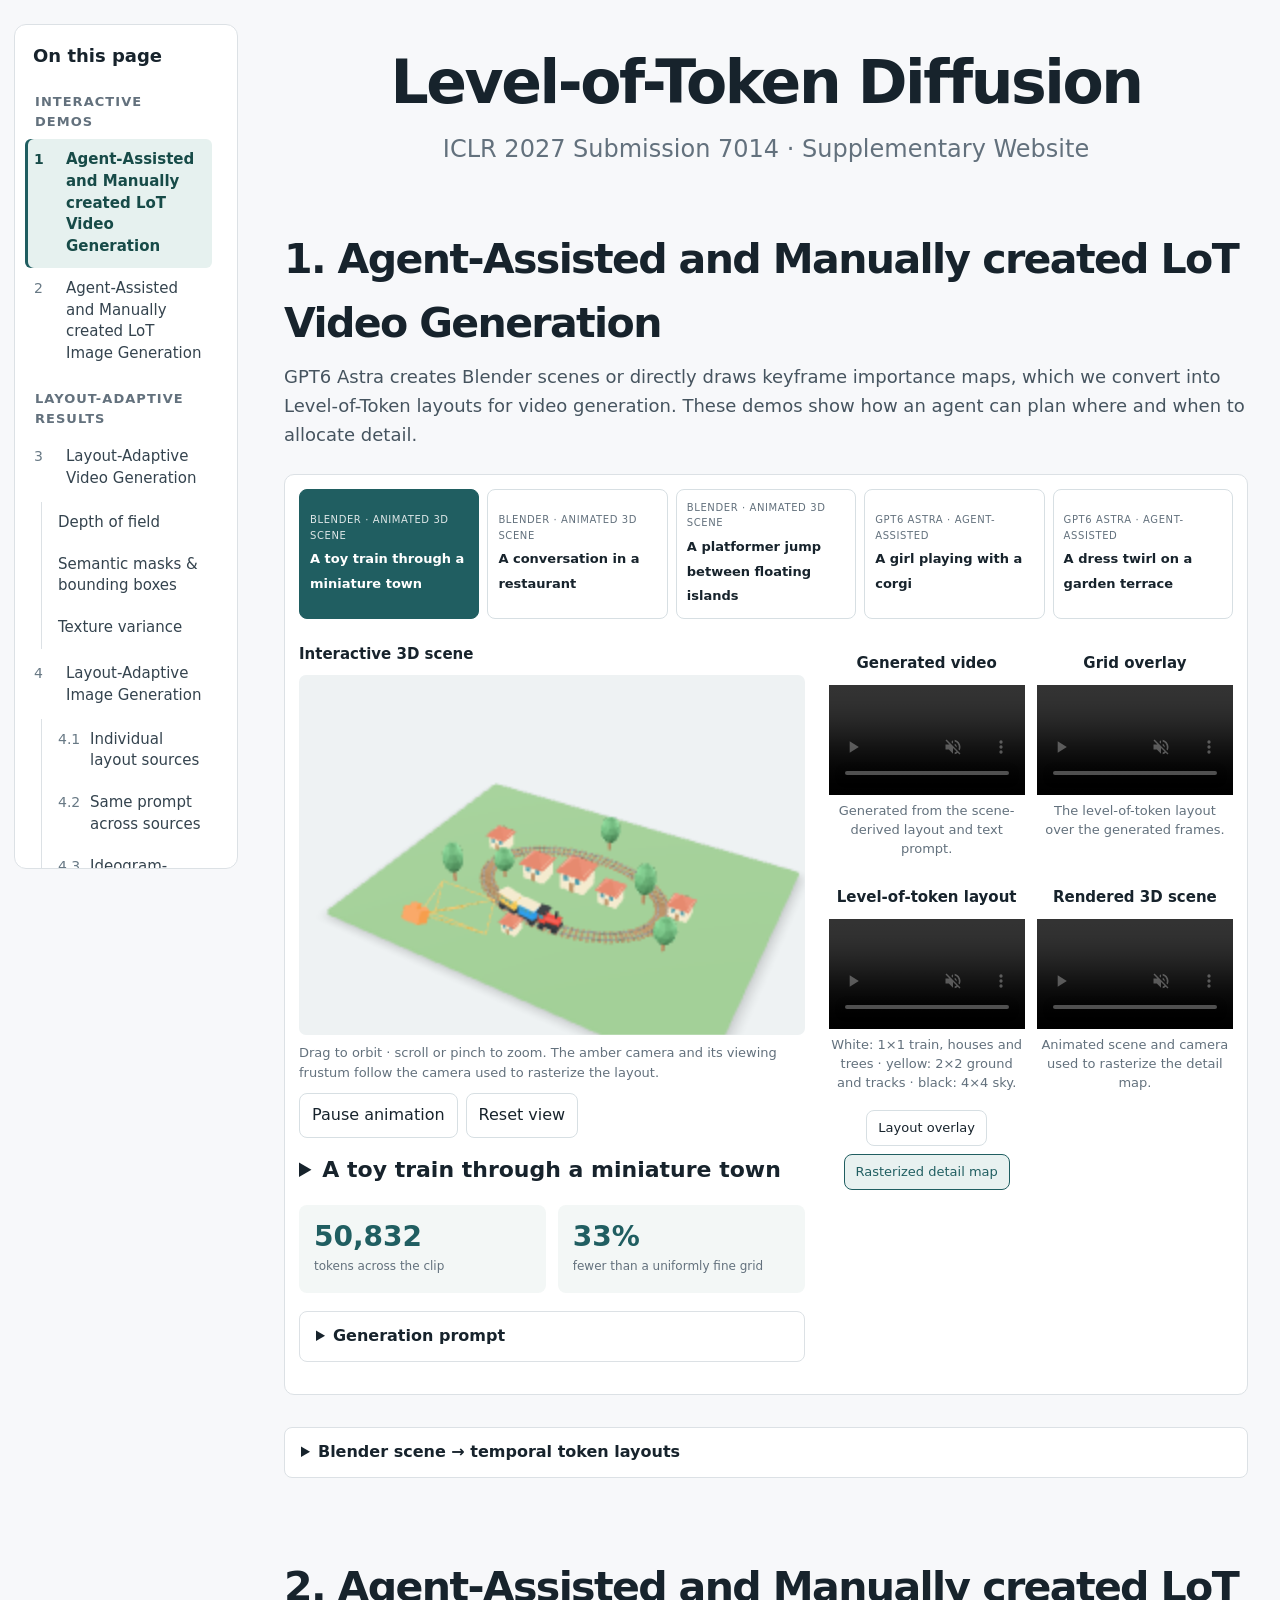
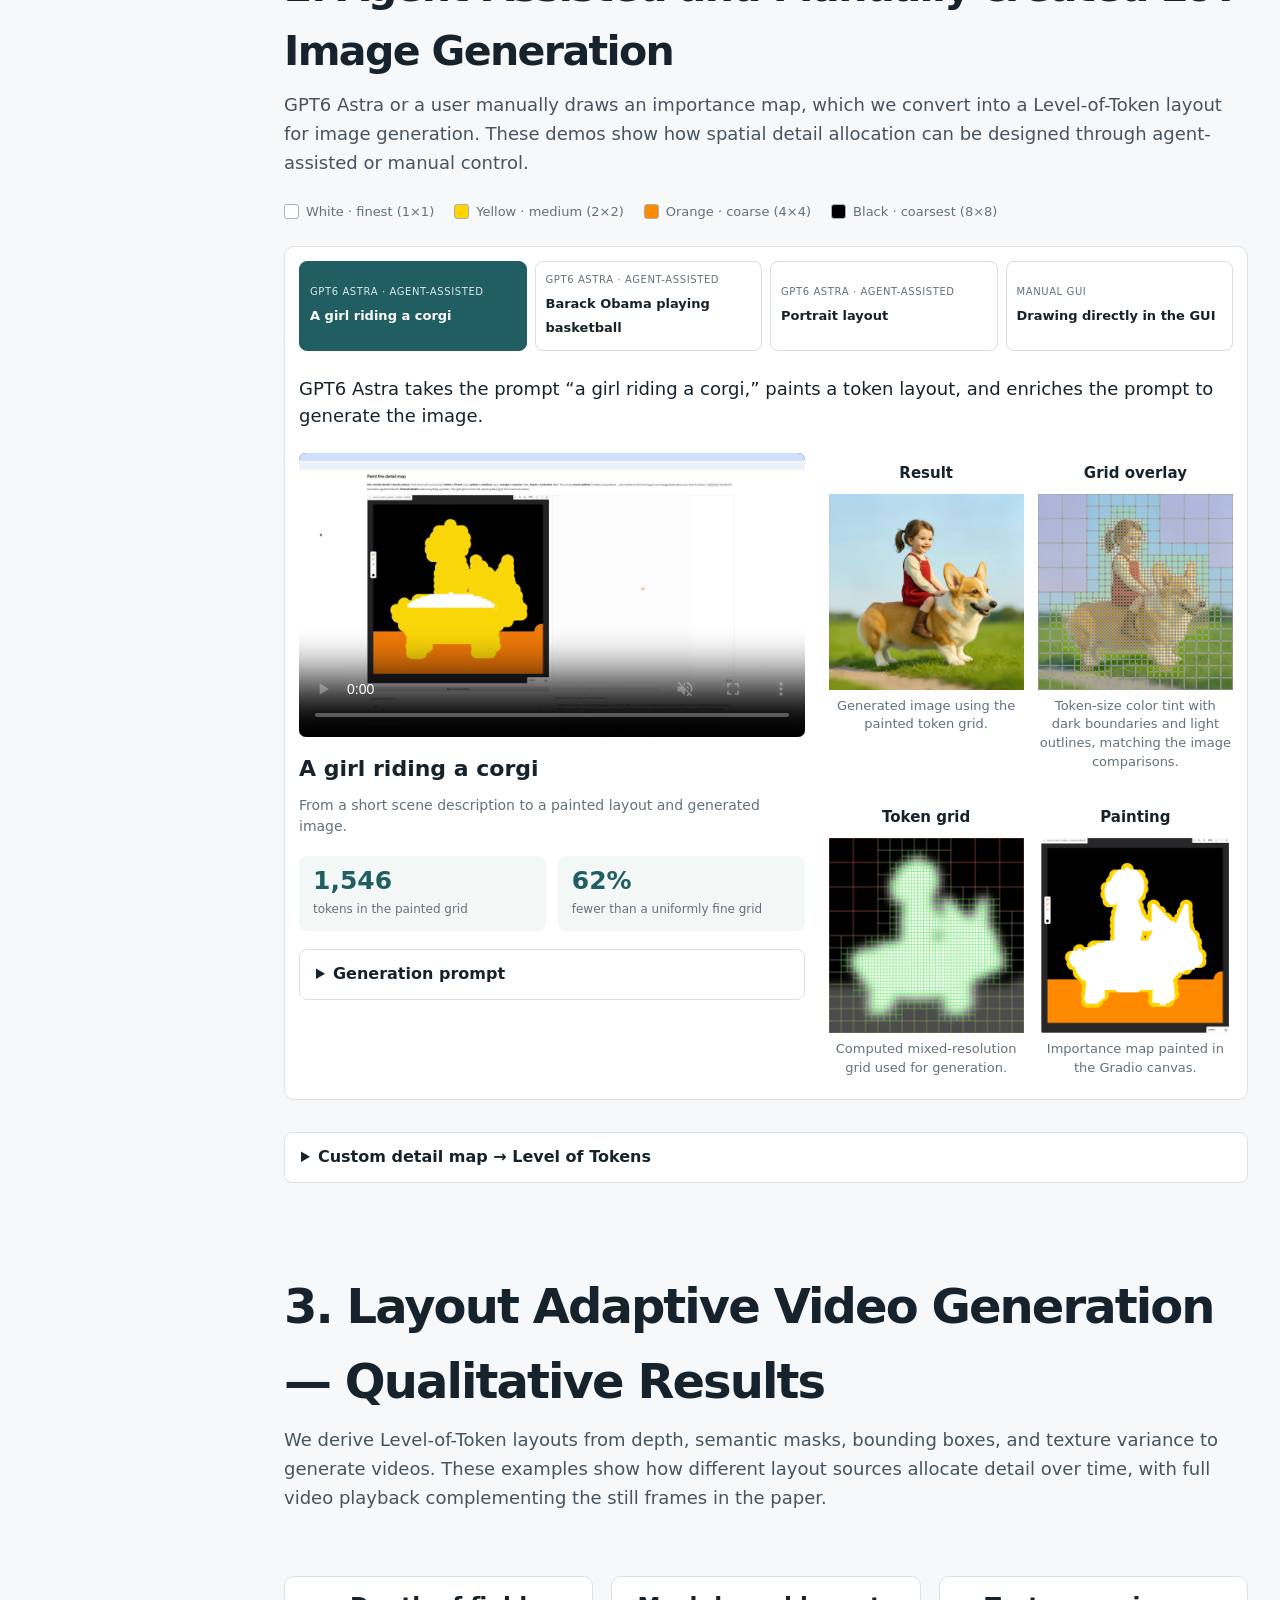
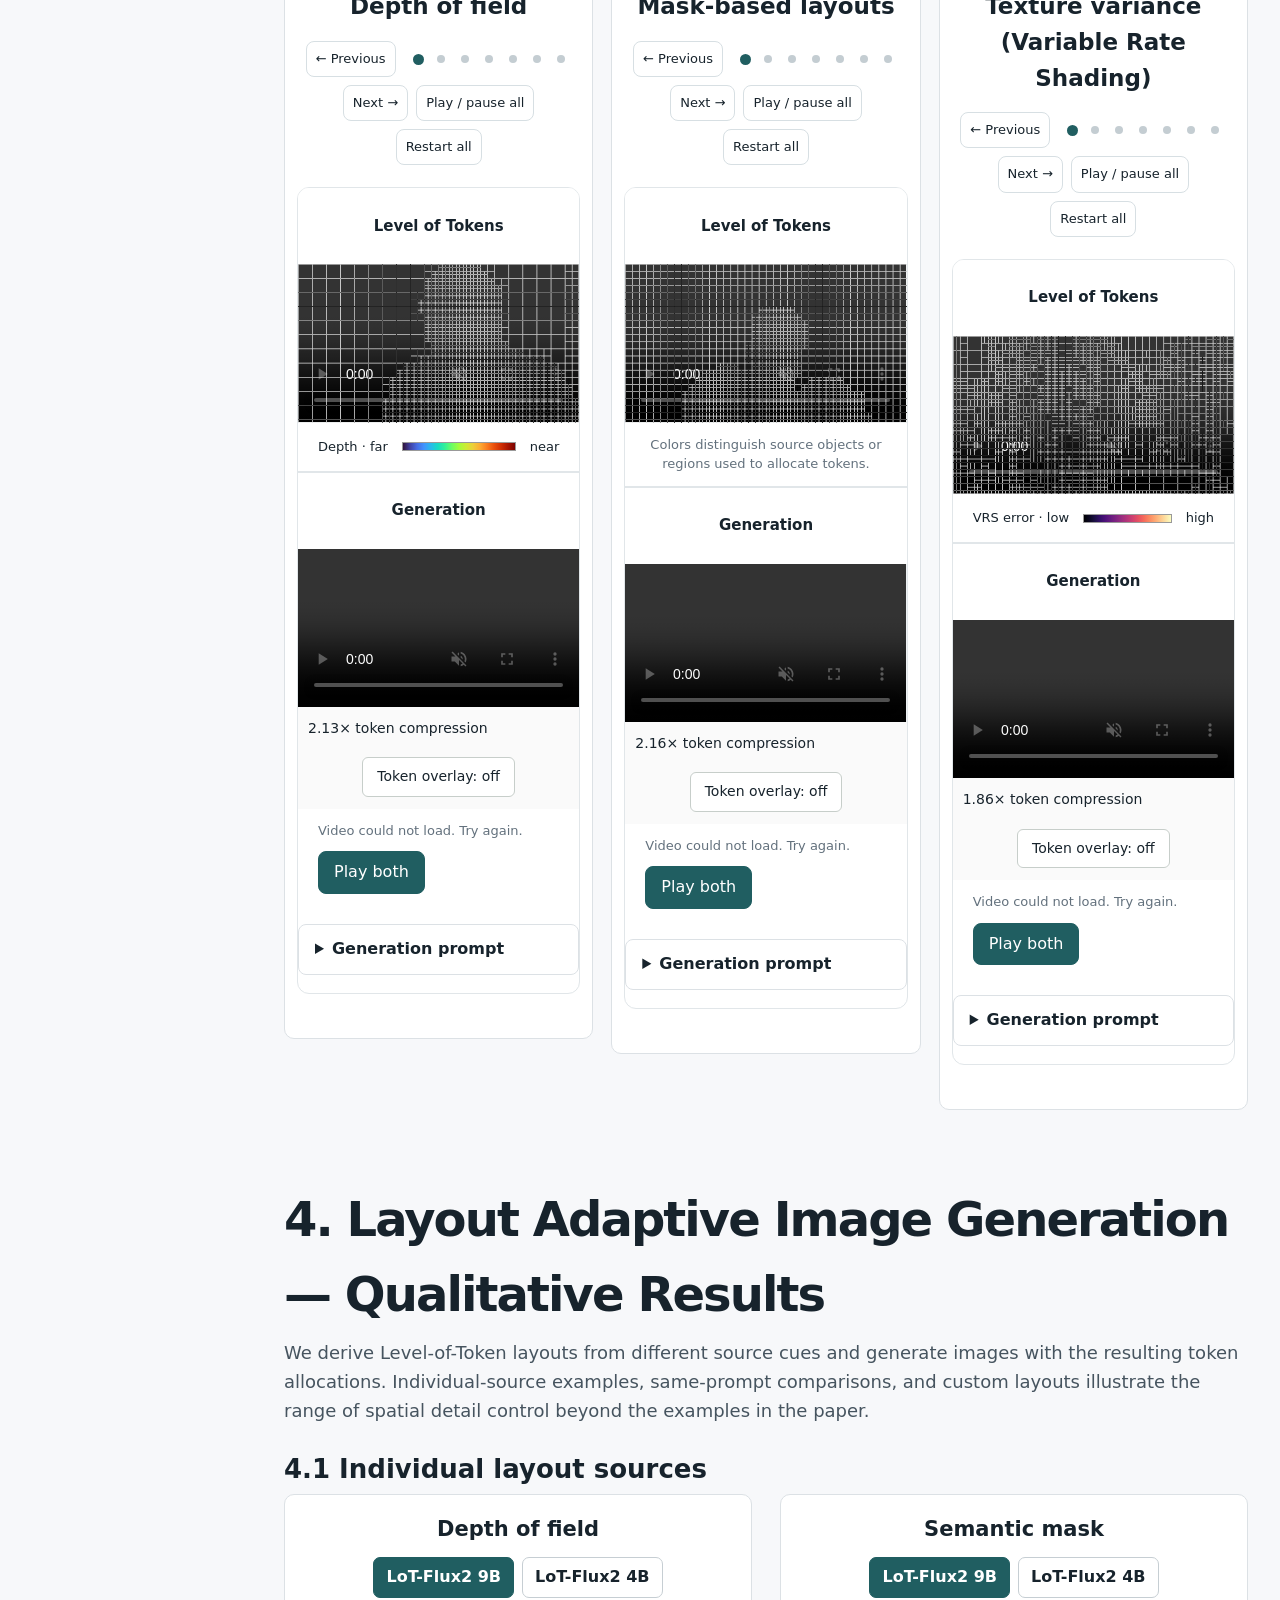
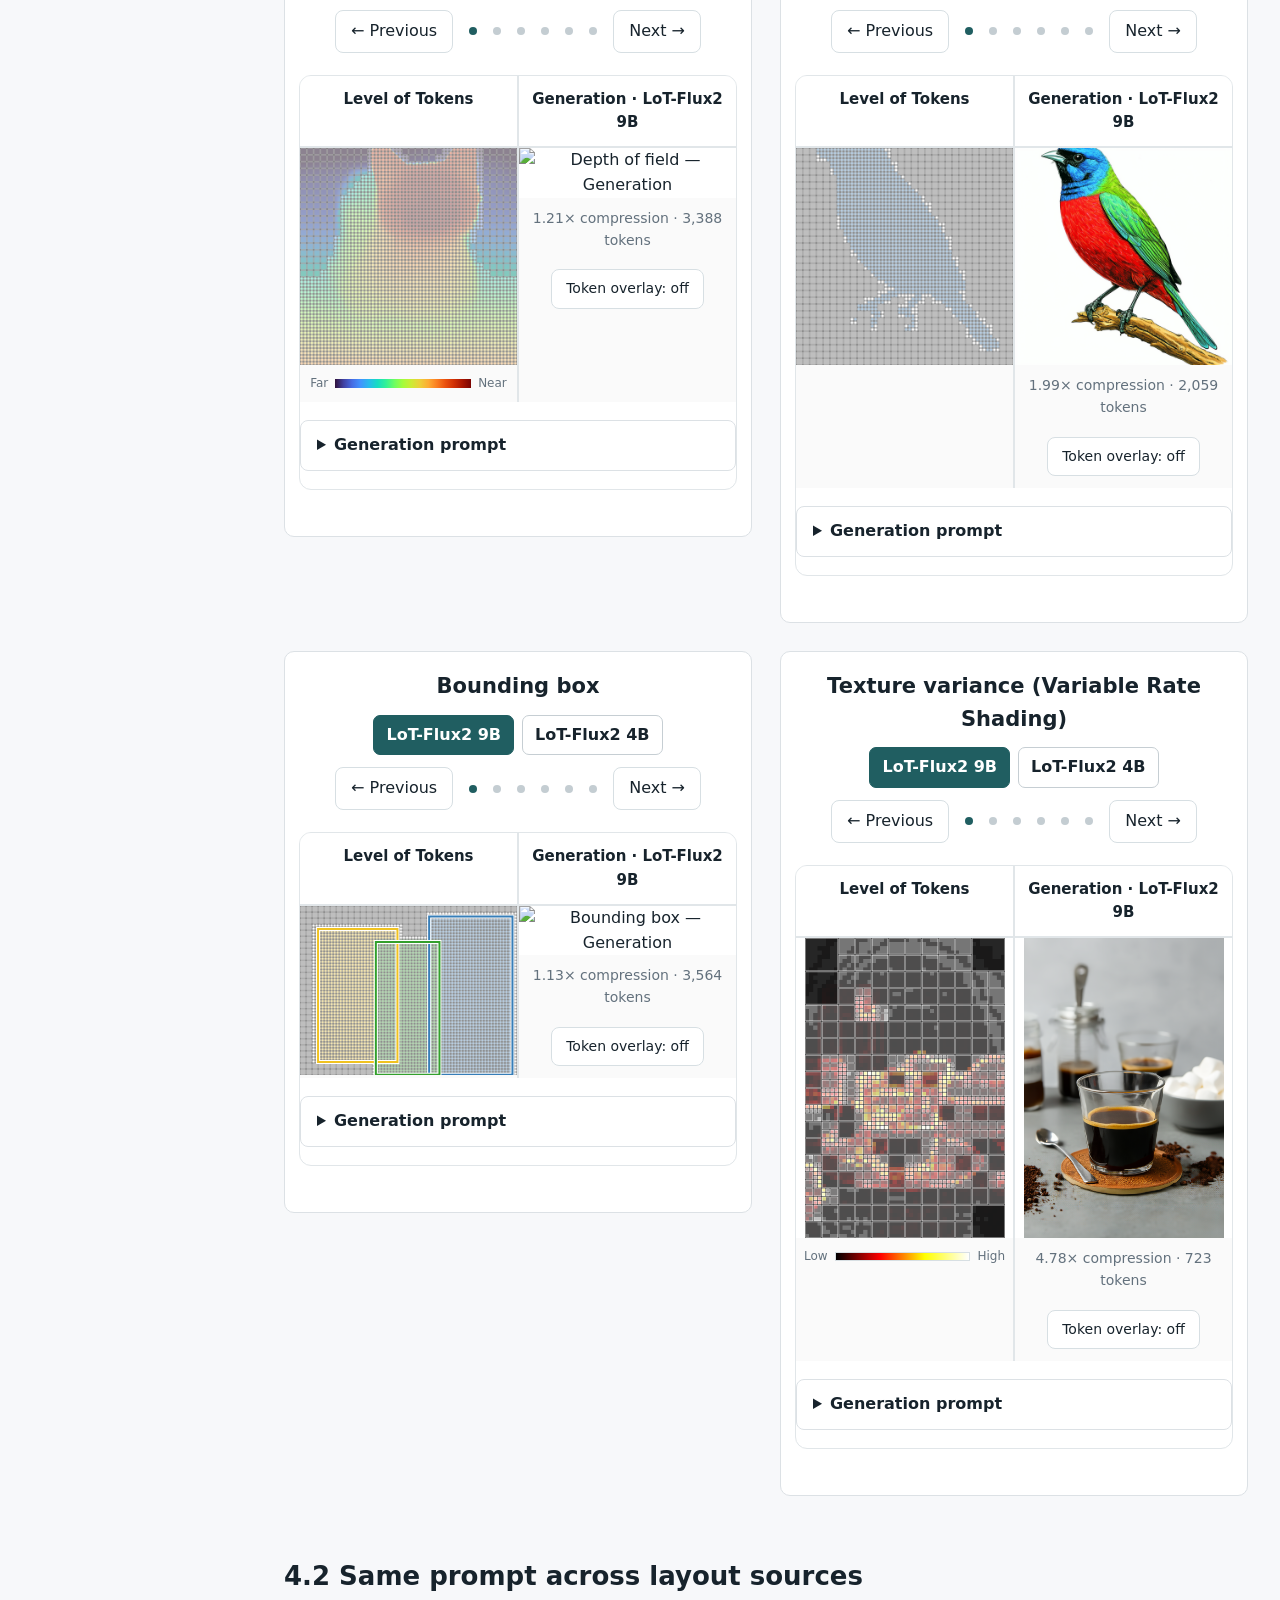
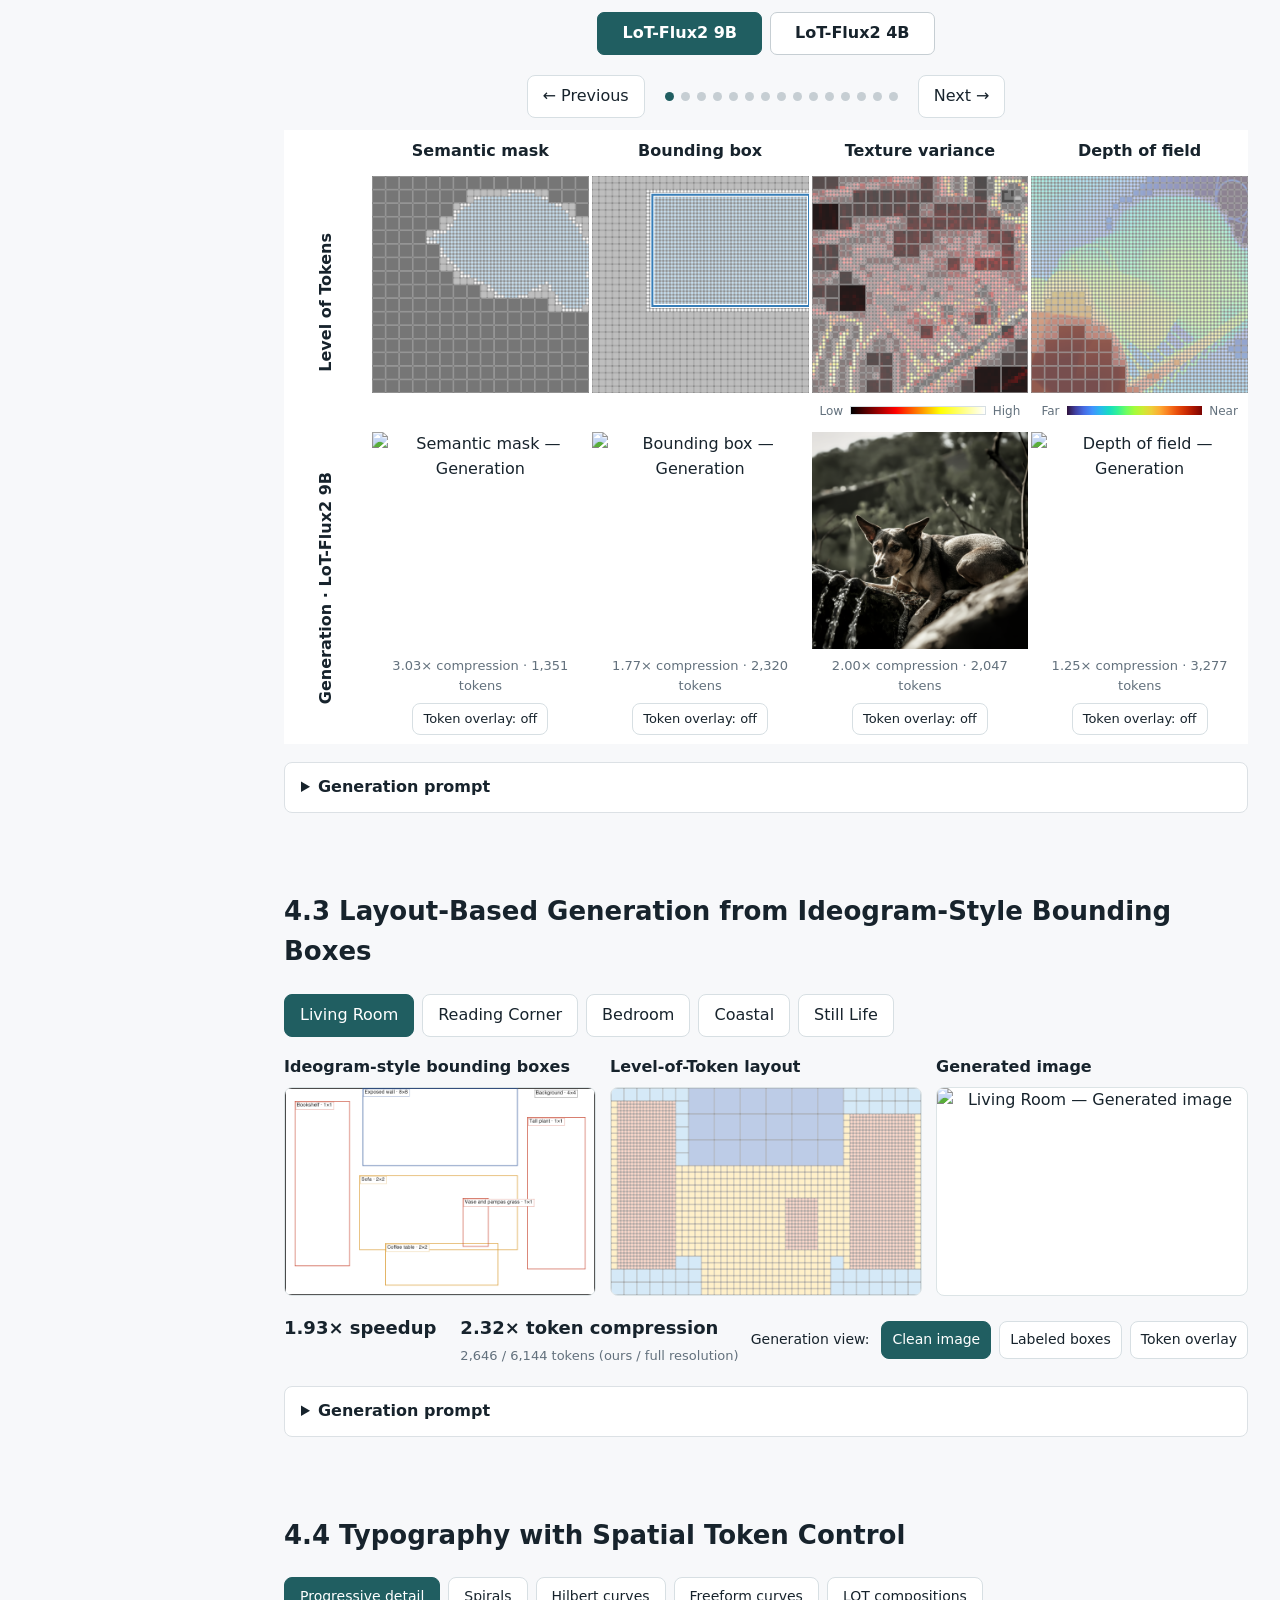
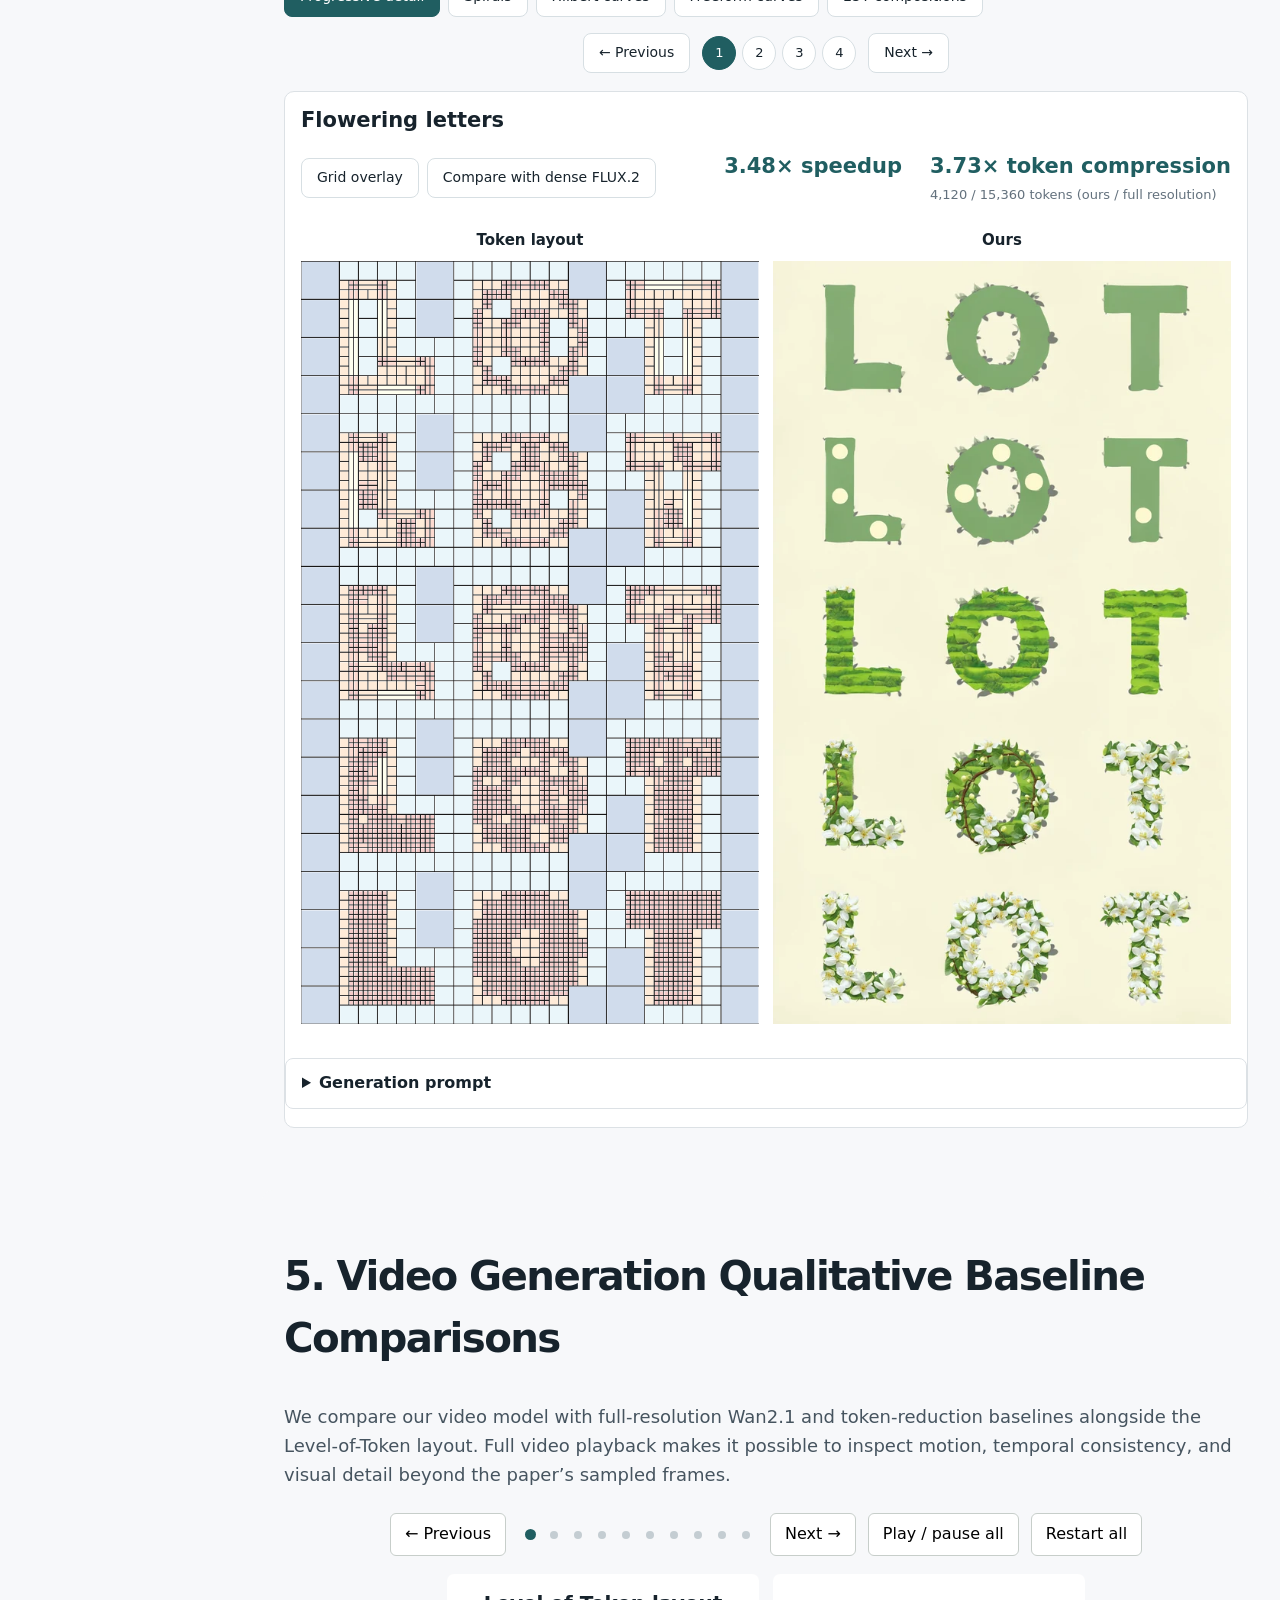
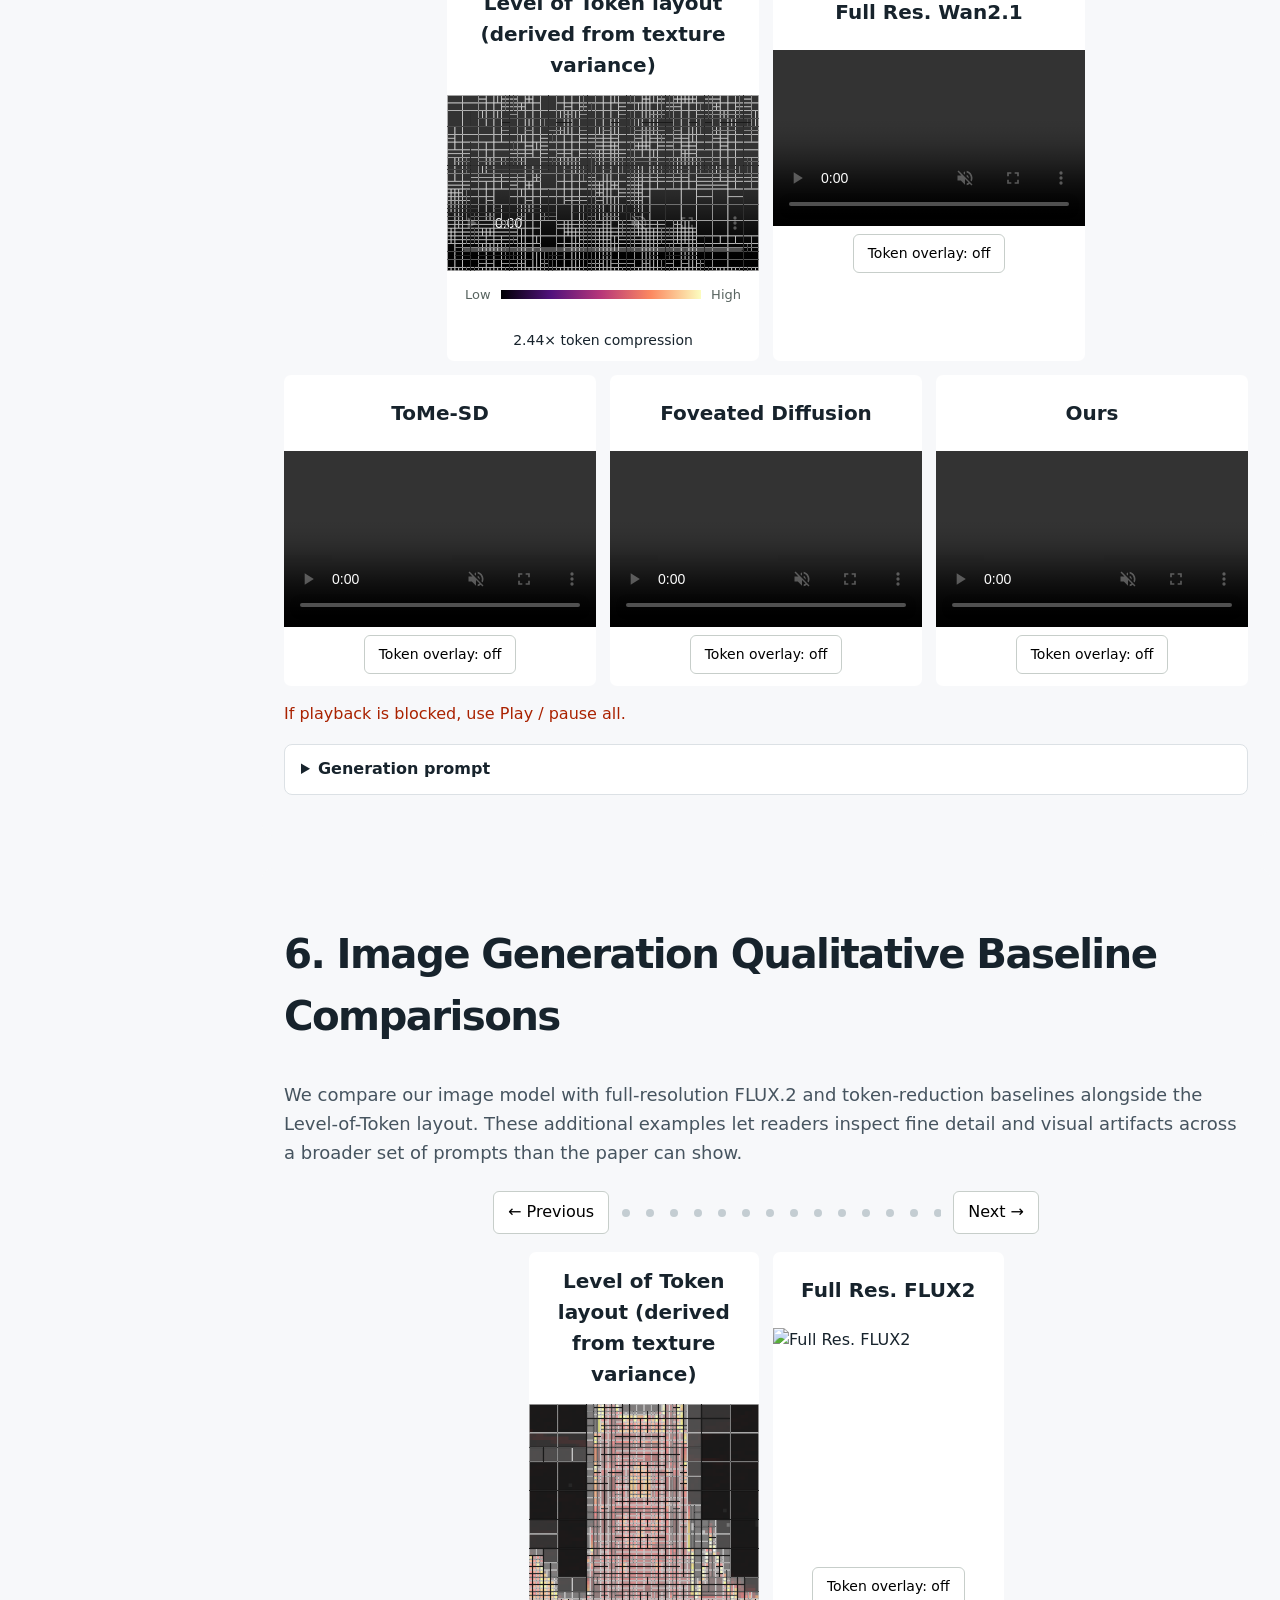
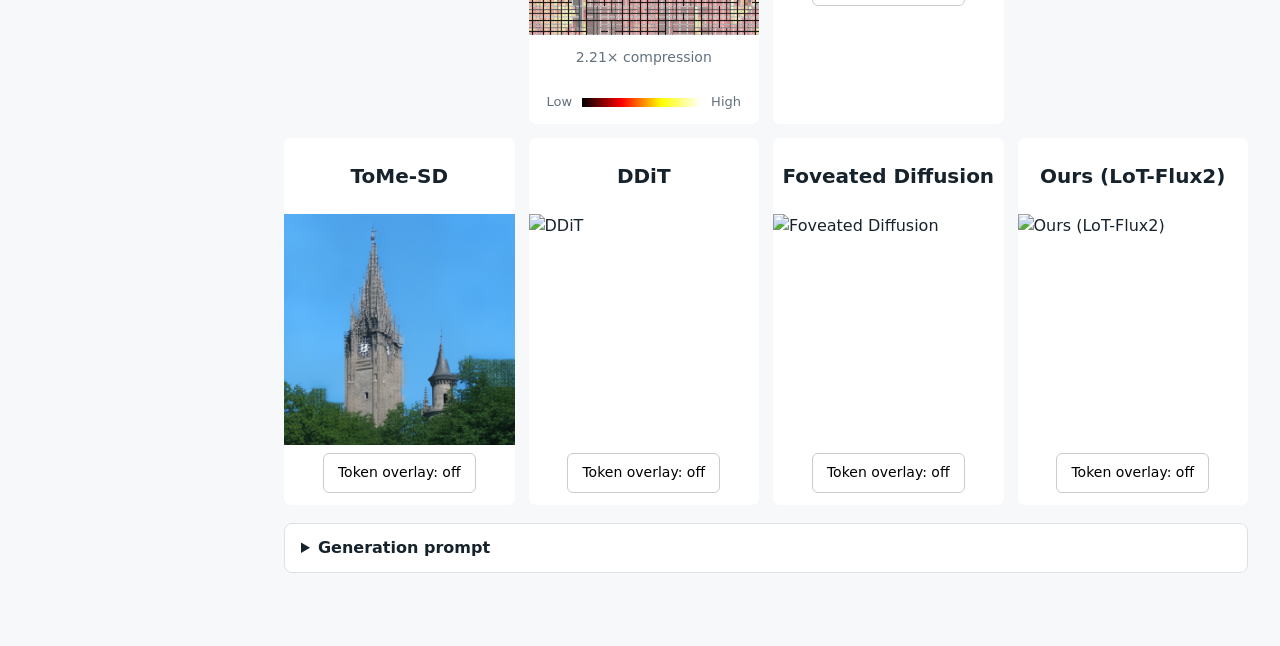
==== commit e6a537e4: "Clarify layout-adaptive generation labels in navigation" ====
--- a/index.html
+++ b/index.html
@@ -72,11 +72,11 @@
 </ol>
 <h2>Layout-adaptive results</h2>
 <ol start="3">
-<li><a href="#video-results"><span>3</span>Video generation</a>
+<li><a href="#video-results"><span>3</span>Layout-Adaptive Video Generation</a>
 <ol><li><a href="#video-source-dof">Depth of field</a></li>
 <li><a href="#video-source-regions">Semantic masks &amp; bounding boxes</a></li>
 <li><a href="#video-source-vrs">Texture variance</a></li></ol></li>
-<li><a href="#image-source-results"><span>4</span>Image generation</a>
+<li><a href="#image-source-results"><span>4</span>Layout-Adaptive Image Generation</a>
 <ol><li><a href="#image-individual-layouts"><span>4.1</span>Individual layout sources</a></li>
 <li><a href="#image-results"><span>4.2</span>Same prompt across sources</a></li>
 <li><a href="#bbox-conditioning"><span>4.3</span>Ideogram-style box layouts</a></li>
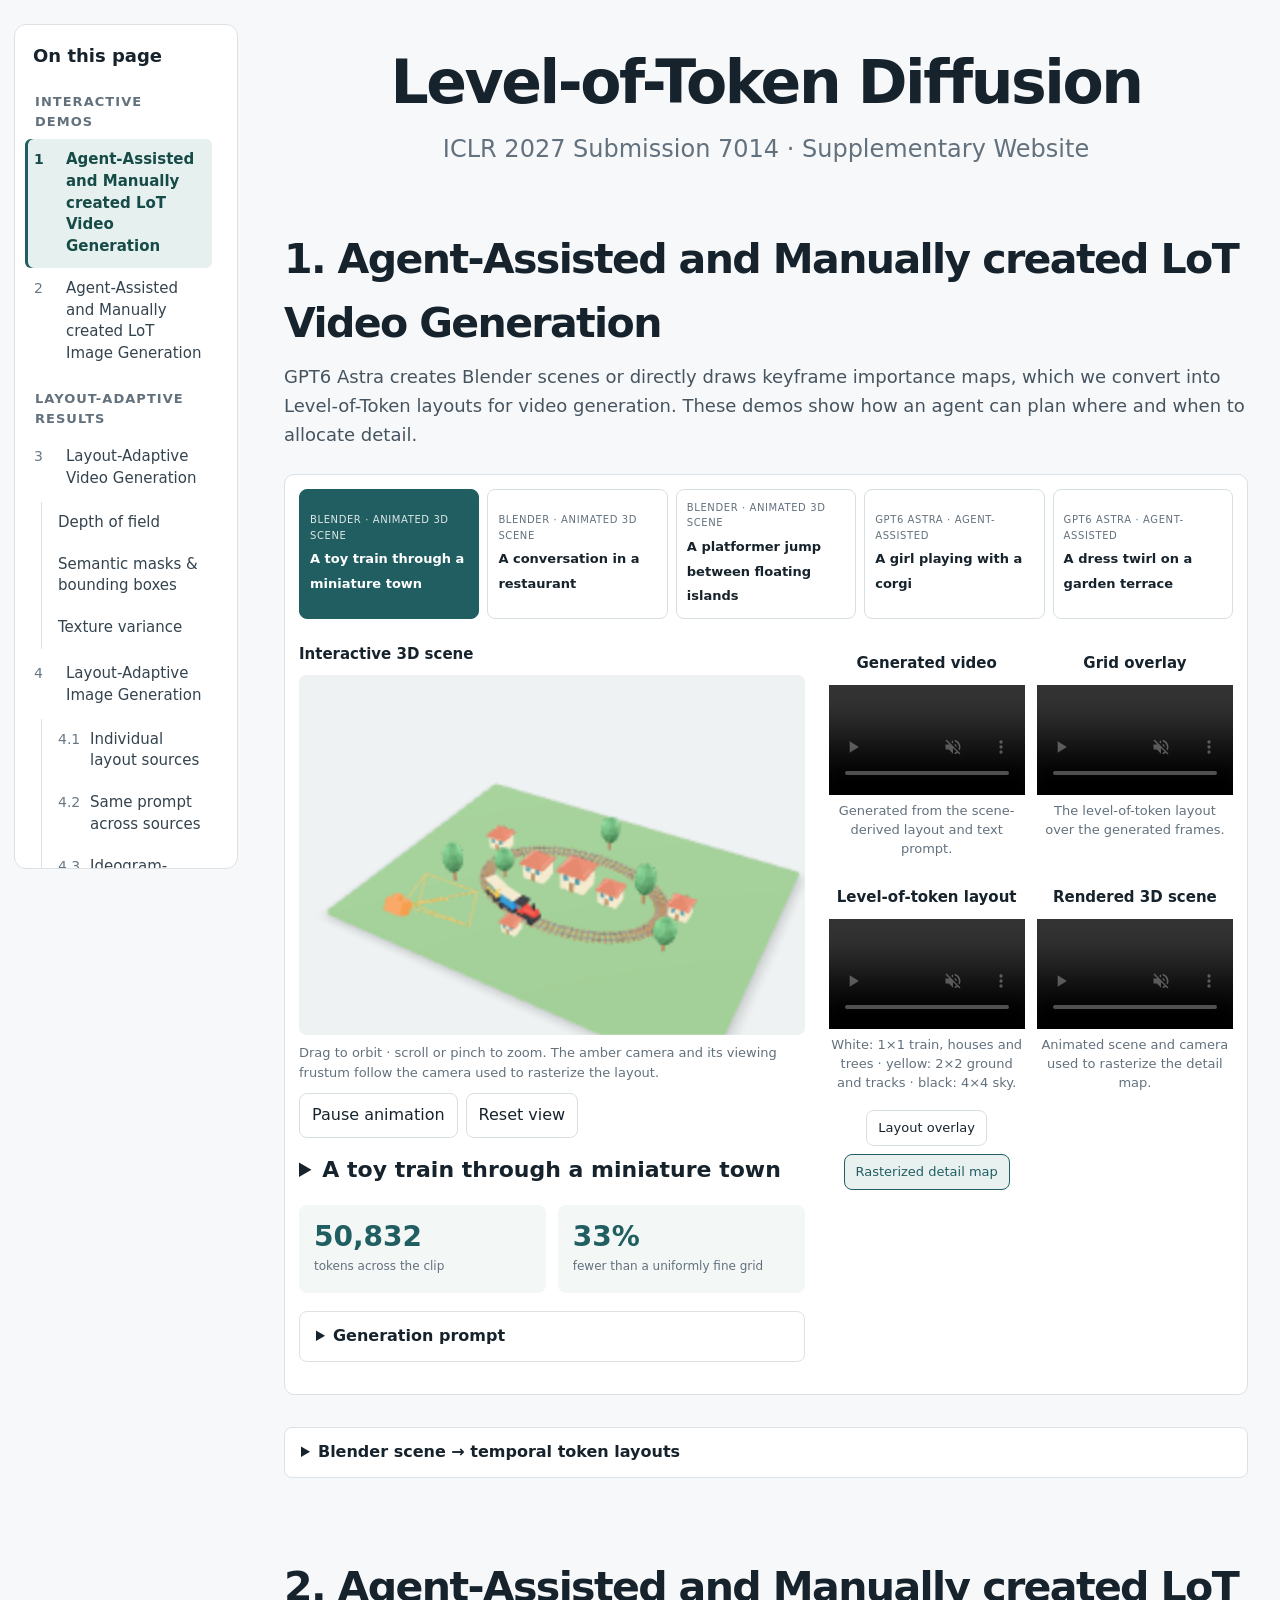
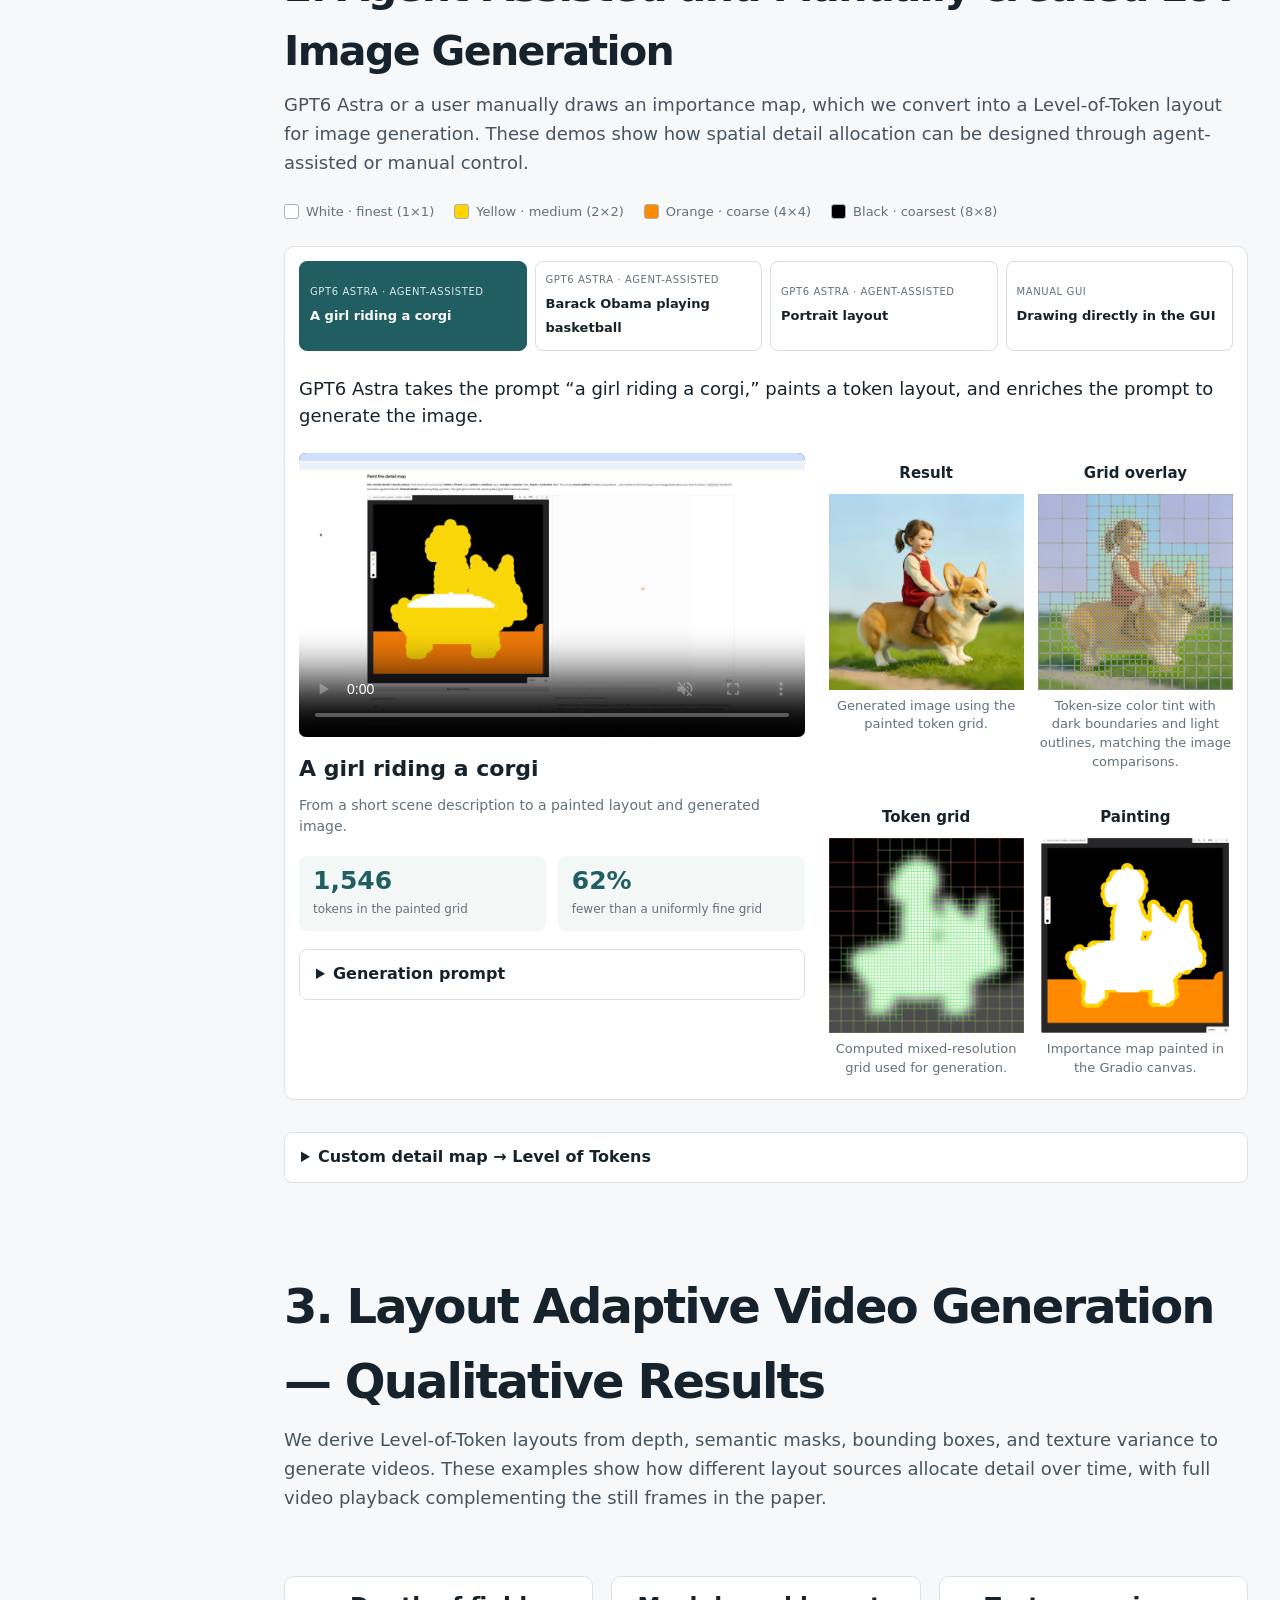
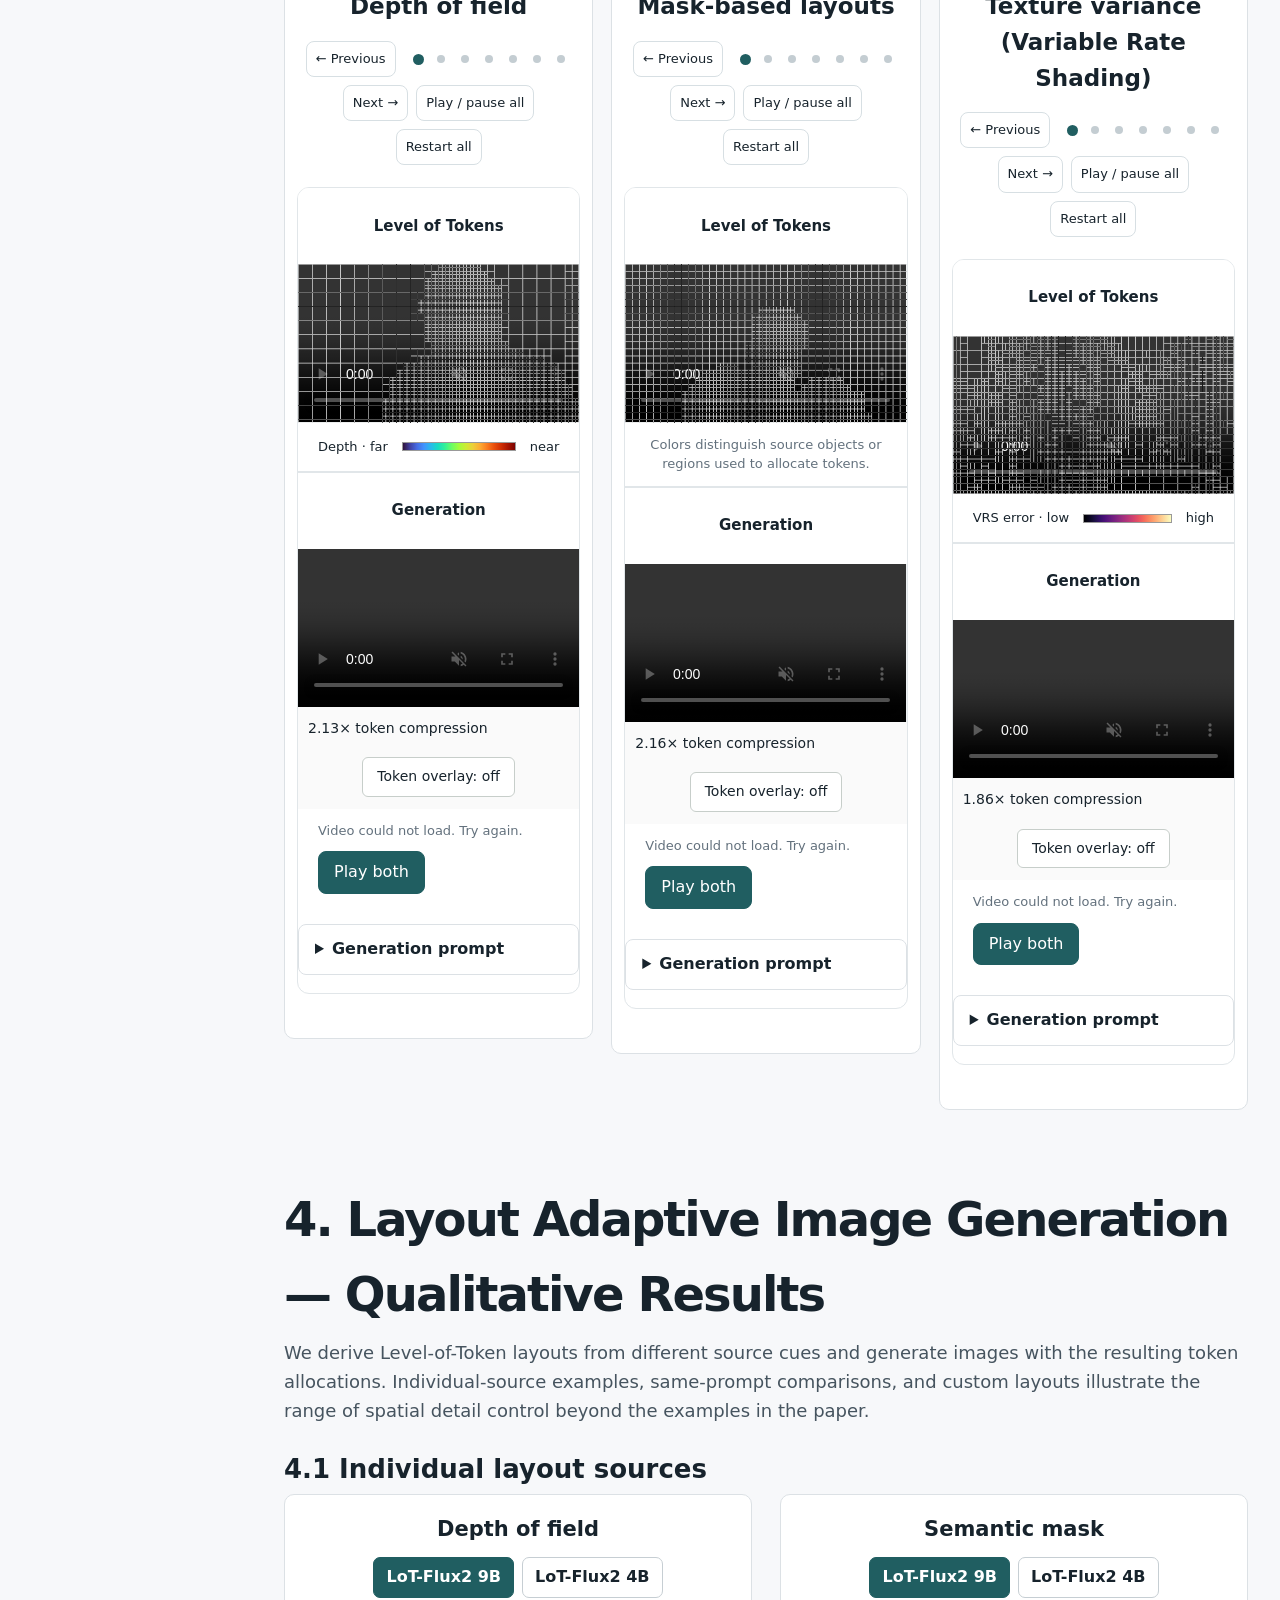
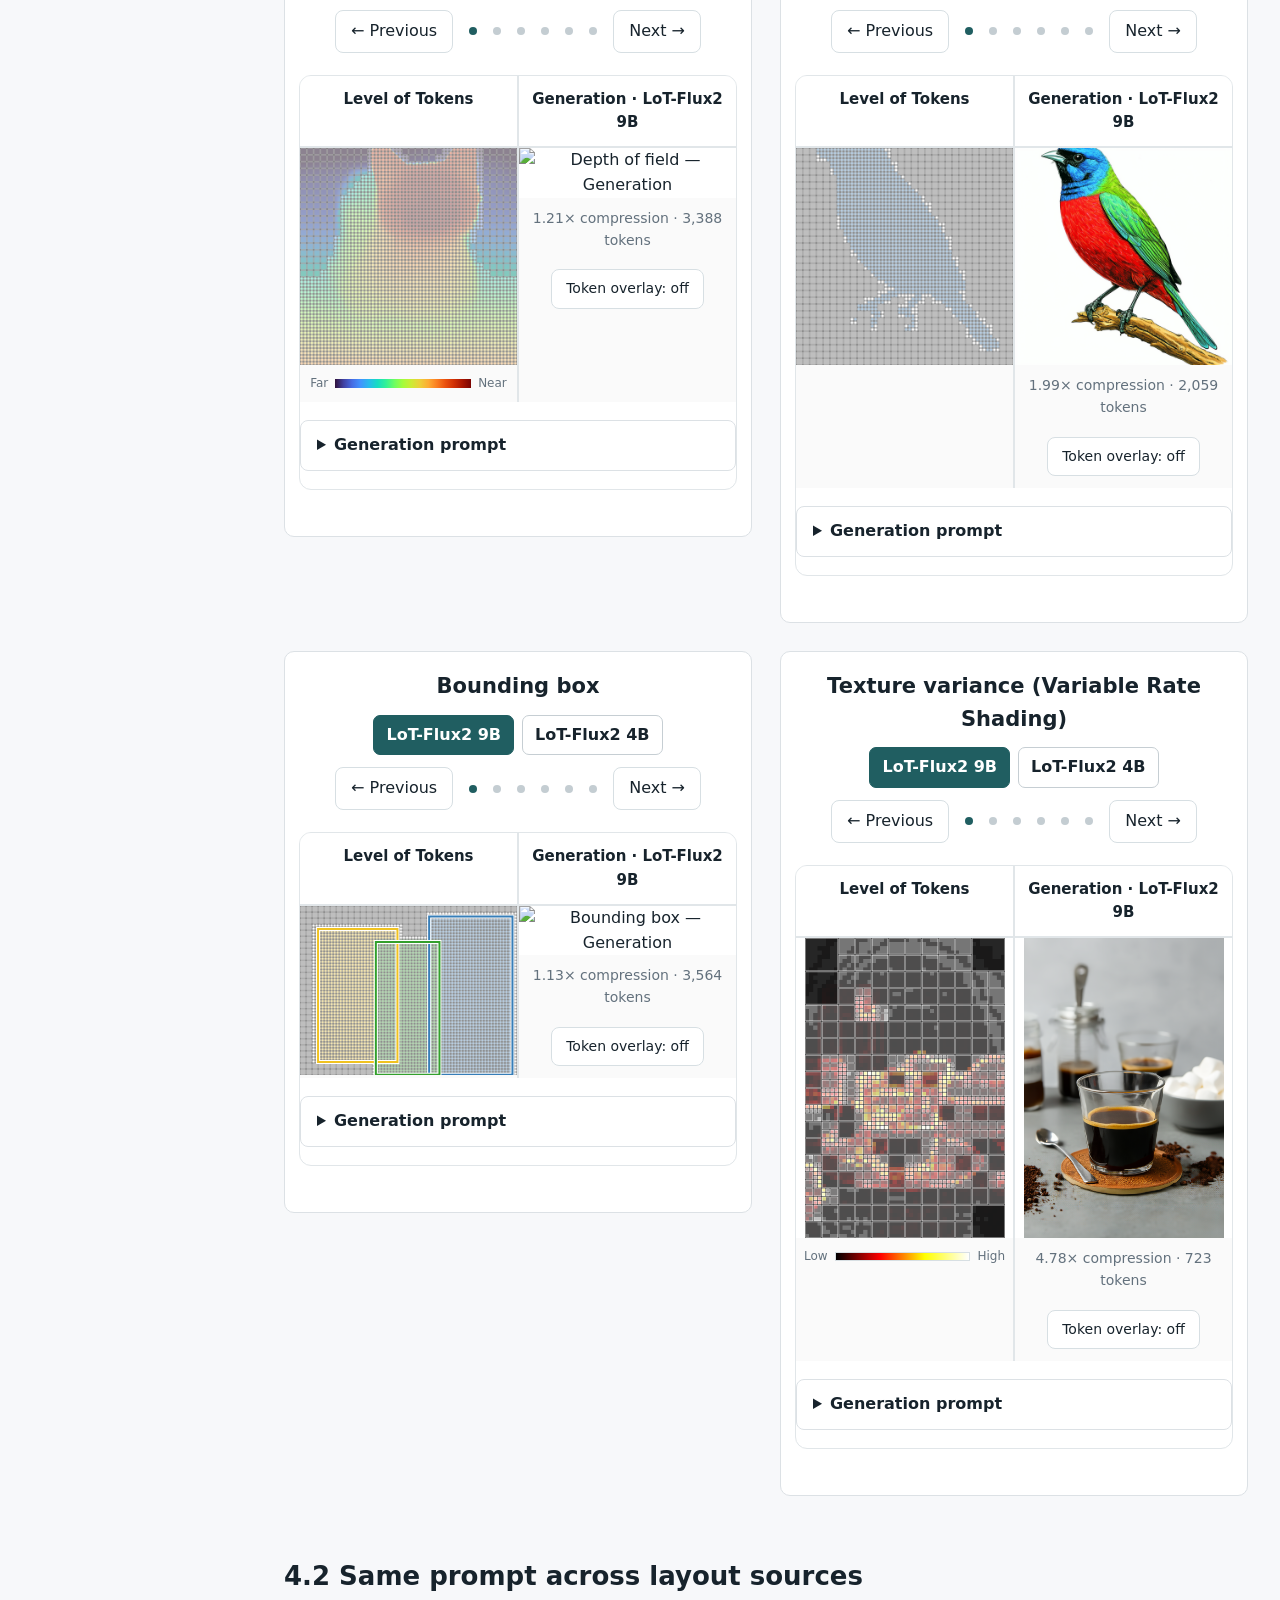
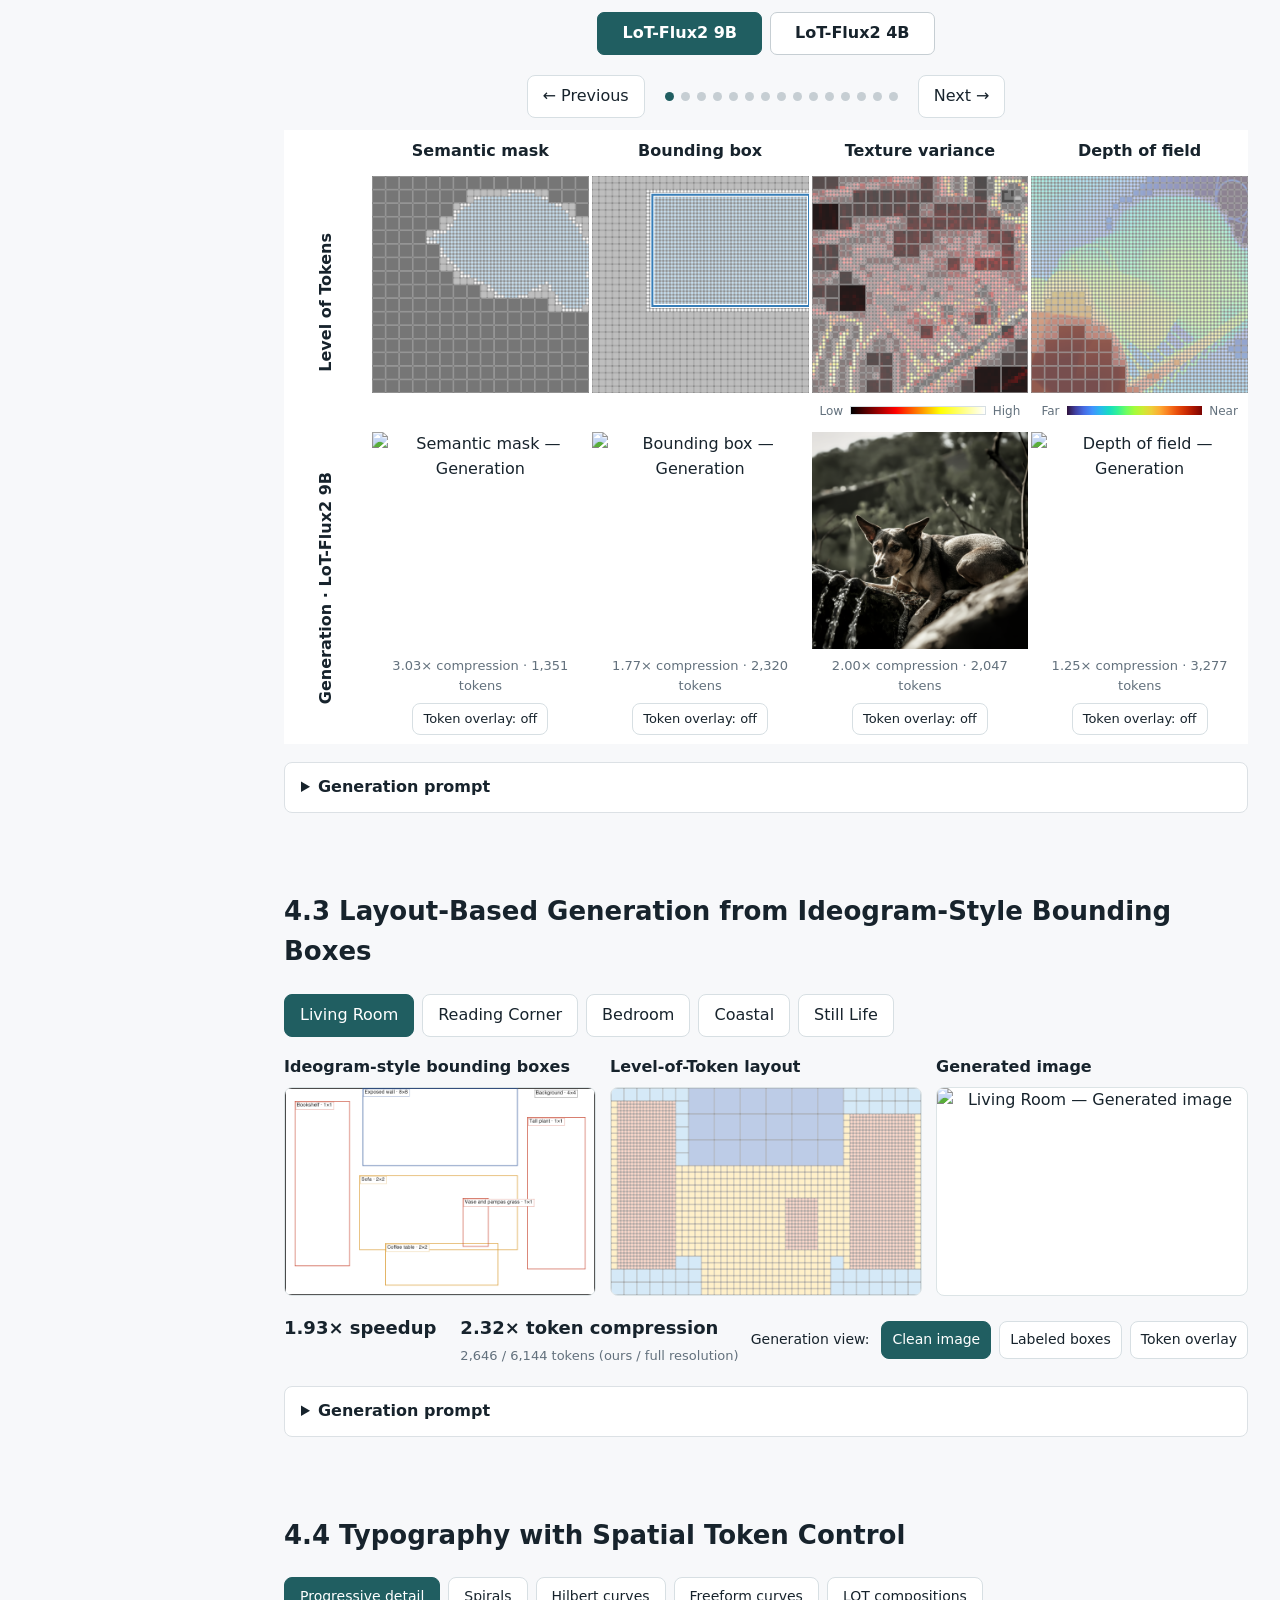
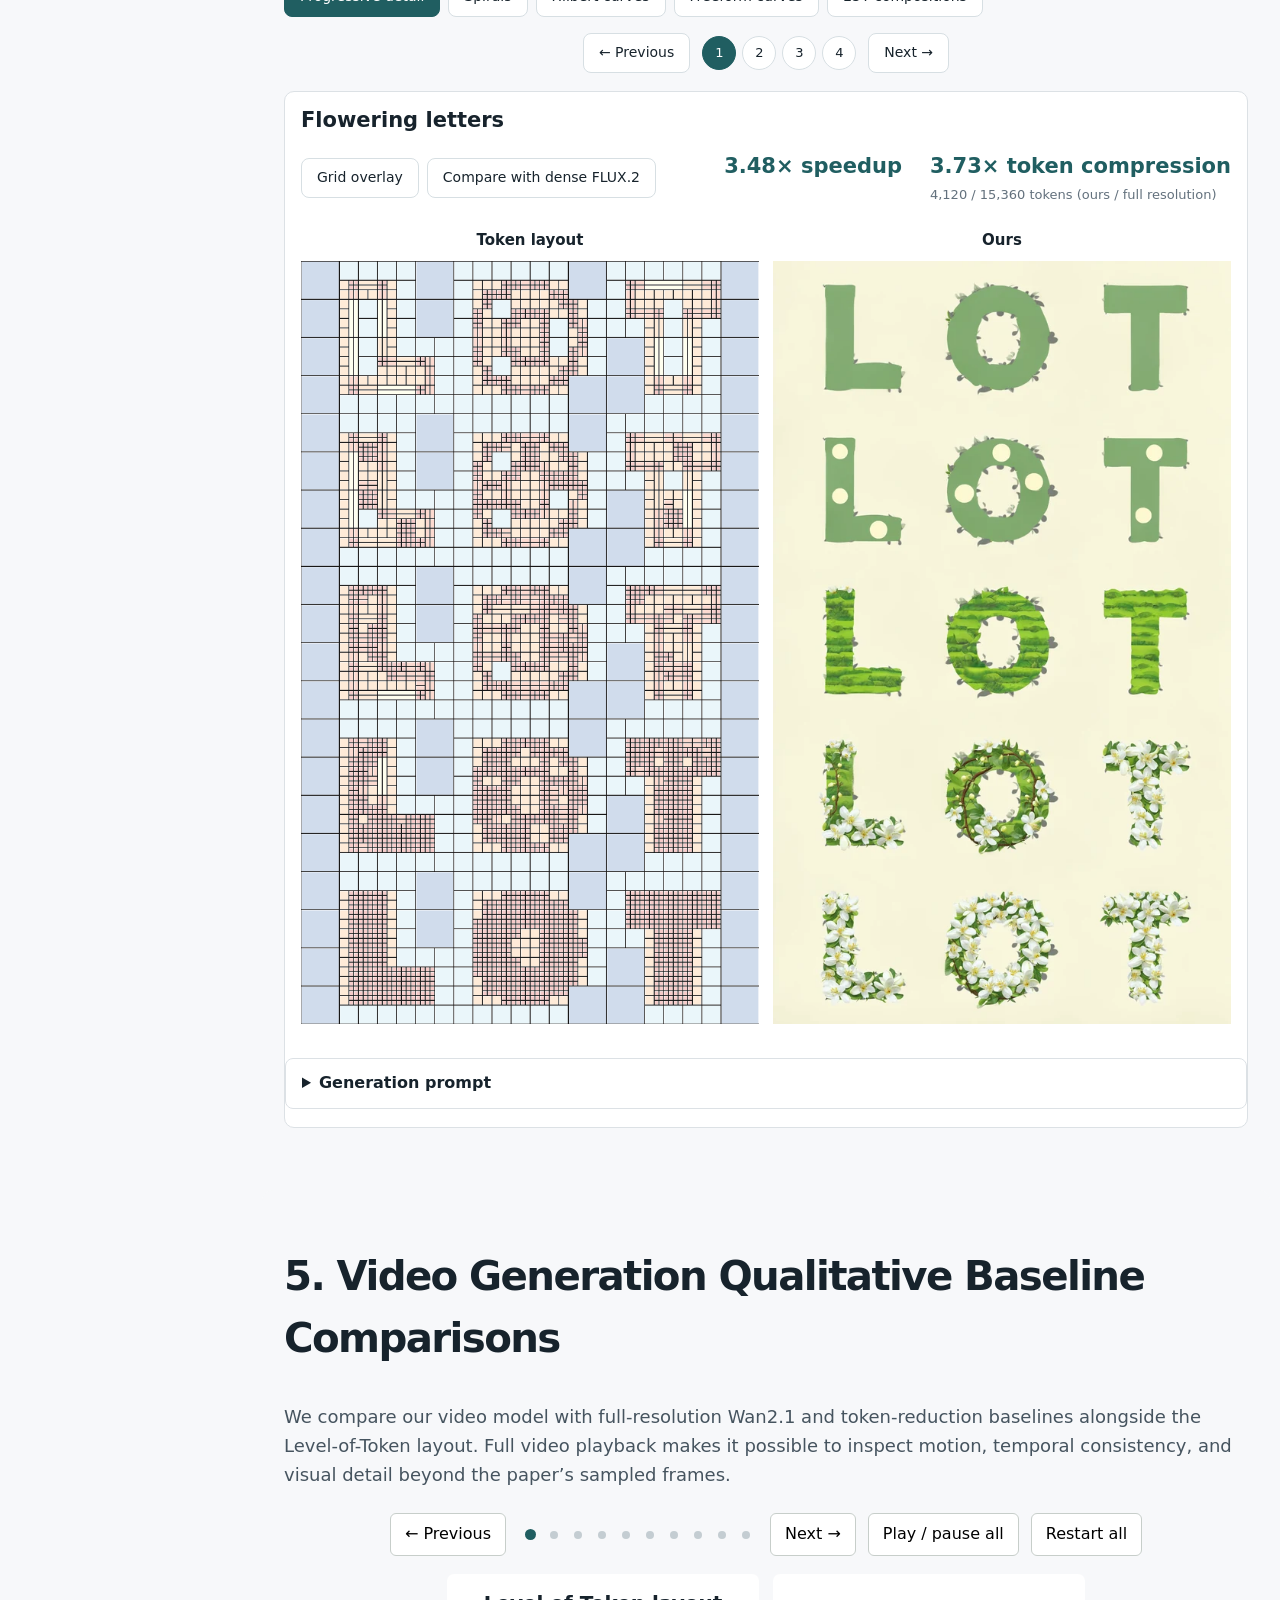
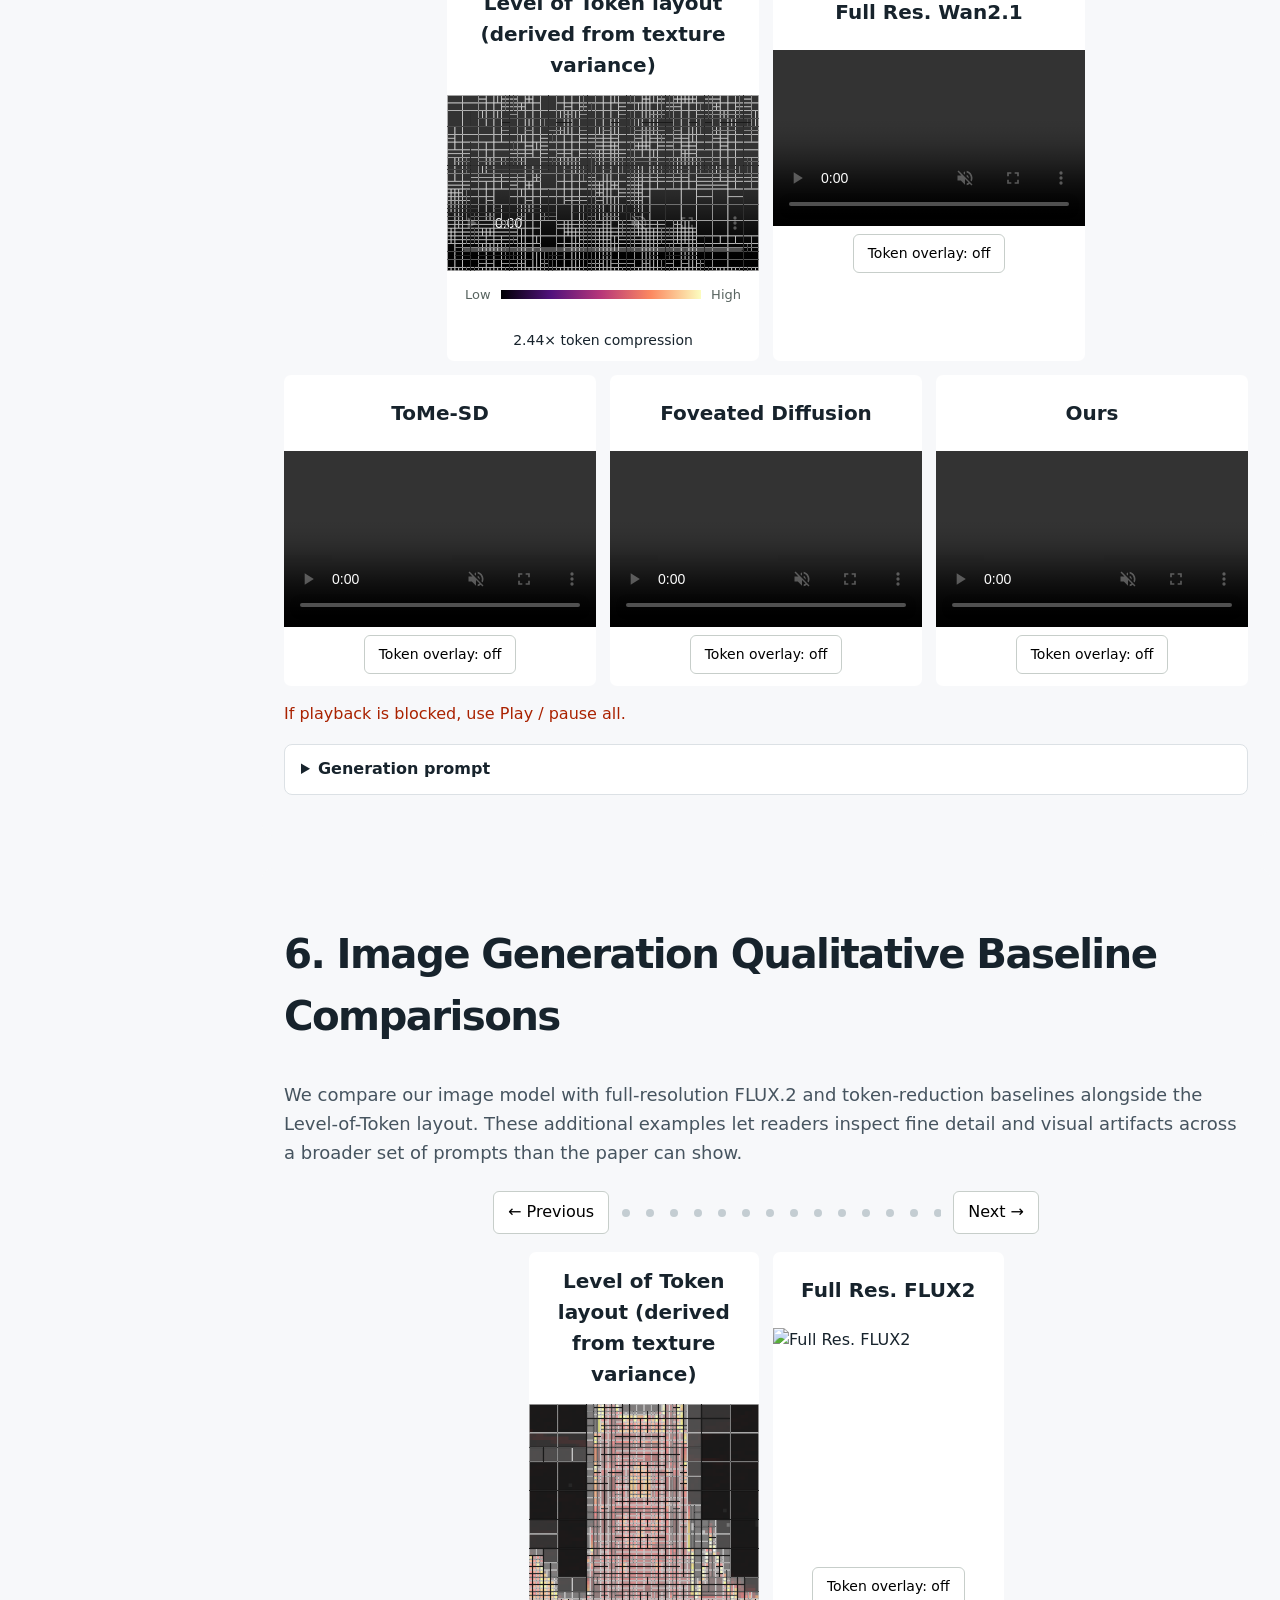
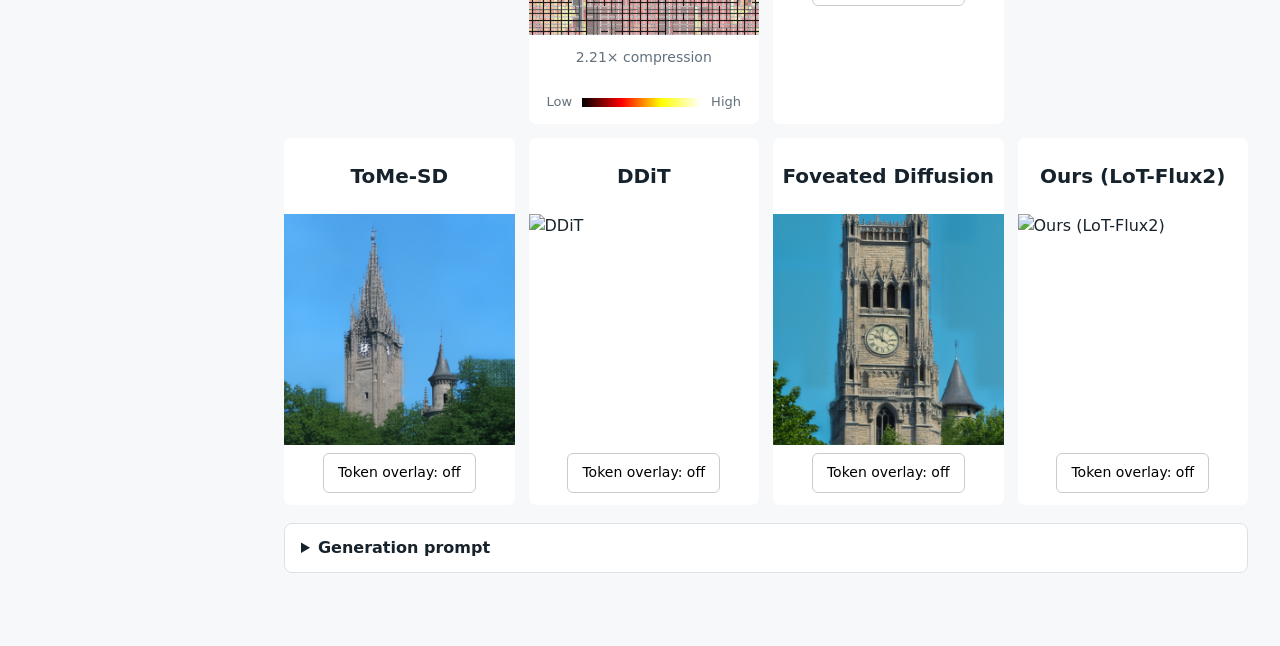
==== commit 71b47696: "Remove elephant close-up from image baseline comparisons" ====
--- a/index.html
+++ b/index.html
@@ -208,7 +208,7 @@
 <script>
 window.addEventListener('message',event=>{const frame=document.getElementById('comparison-frame');if(event.source!==frame.contentWindow||event.origin!==location.origin||event.data?.type!=='comparison-height')return;const height=Number(event.data.height);if(Number.isFinite(height)&&height>0&&height<20000)frame.style.height=Math.ceil(height)+'px'});
 </script>
-<section id="image-comparisons" style="max-width:1480px;margin:32px auto;padding:0 10px"><iframe id="image-comparison-frame" src="image_comparisons.html?v=section-summaries-1" title="Image generation qualitative baseline comparisons" loading="lazy" style="display:block;width:100%;height:1250px;border:0;border-radius:12px"></iframe></section>
+<section id="image-comparisons" style="max-width:1480px;margin:32px auto;padding:0 10px"><iframe id="image-comparison-frame" src="image_comparisons.html?v=remove-elephant-1" title="Image generation qualitative baseline comparisons" loading="lazy" style="display:block;width:100%;height:1250px;border:0;border-radius:12px"></iframe></section>
 <script>
 window.addEventListener('message',event=>{const frame=document.getElementById('image-comparison-frame');if(event.source!==frame.contentWindow||event.origin!==location.origin||event.data?.type!=='image-comparison-height')return;const height=Number(event.data.height);if(Number.isFinite(height)&&height>0&&height<20000)frame.style.height=Math.ceil(height)+'px'});
 // Route arrows to the visible image comparison even before its iframe has focus.
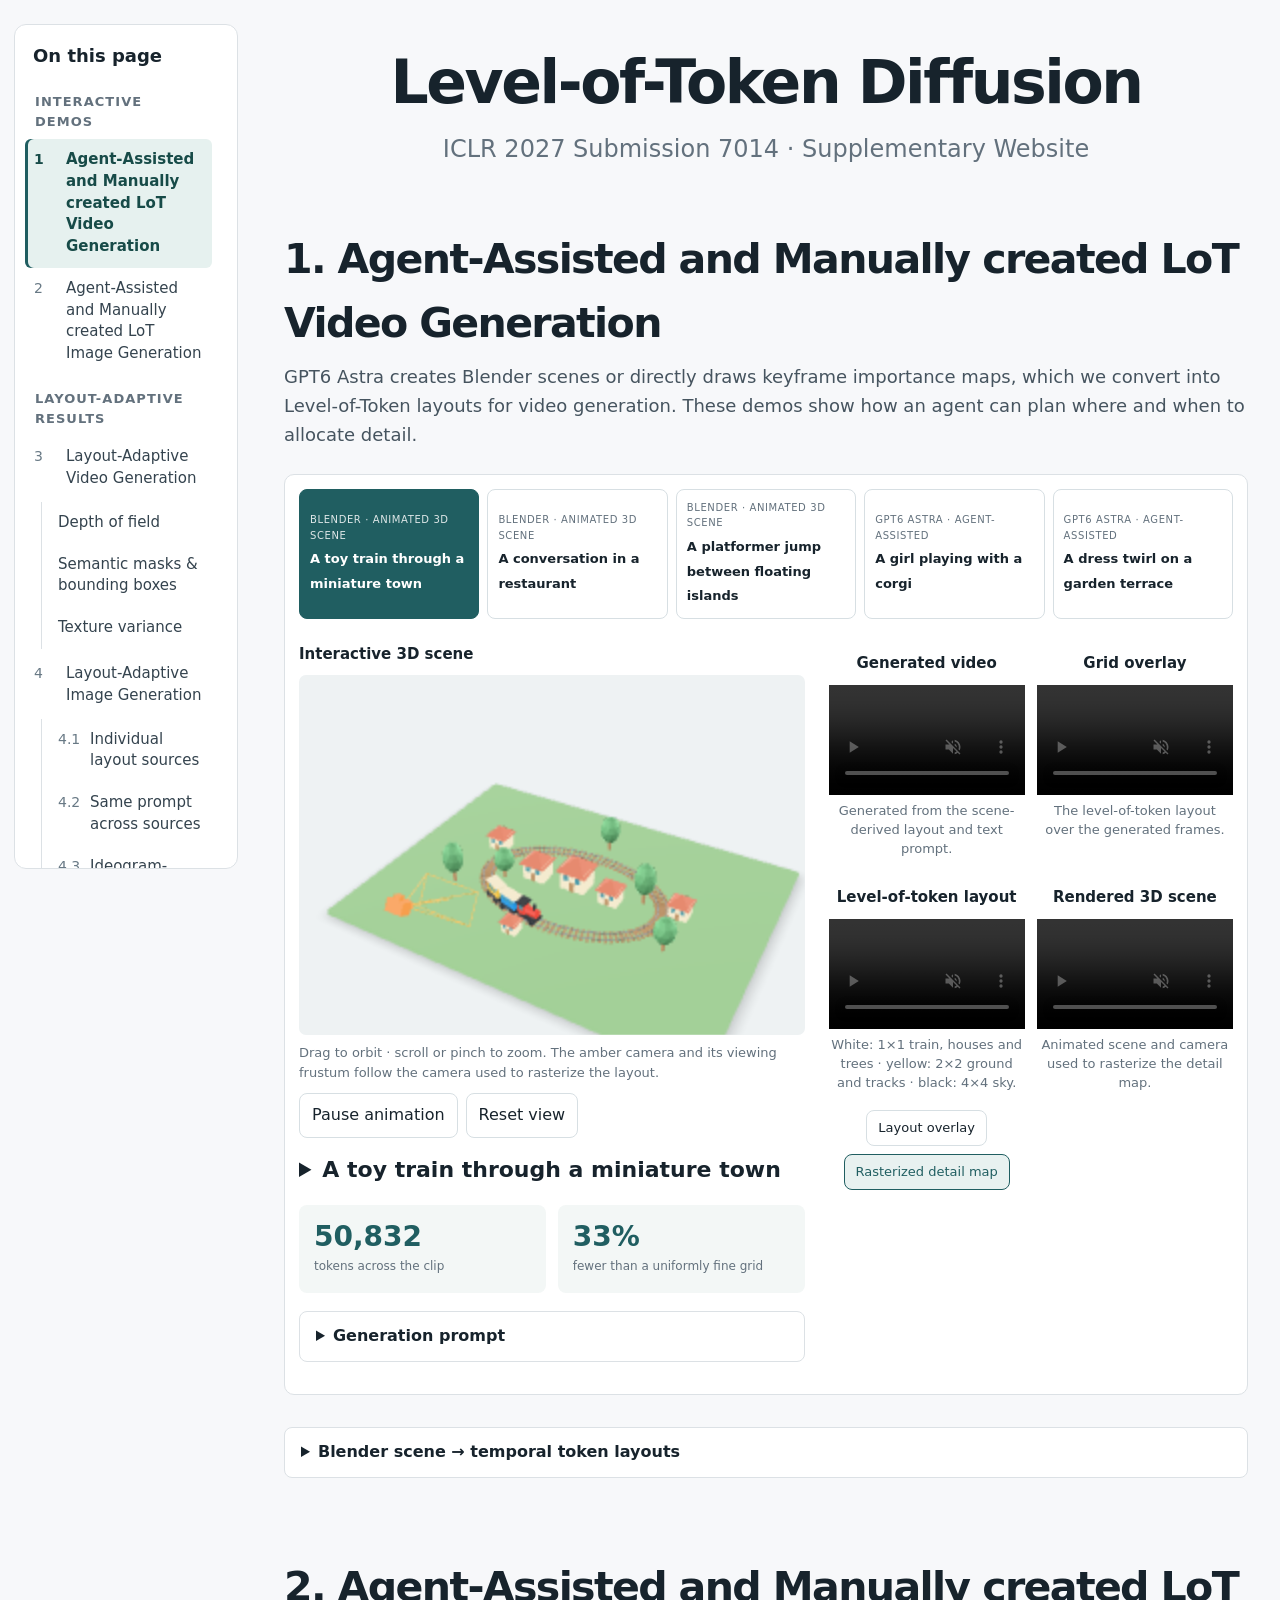
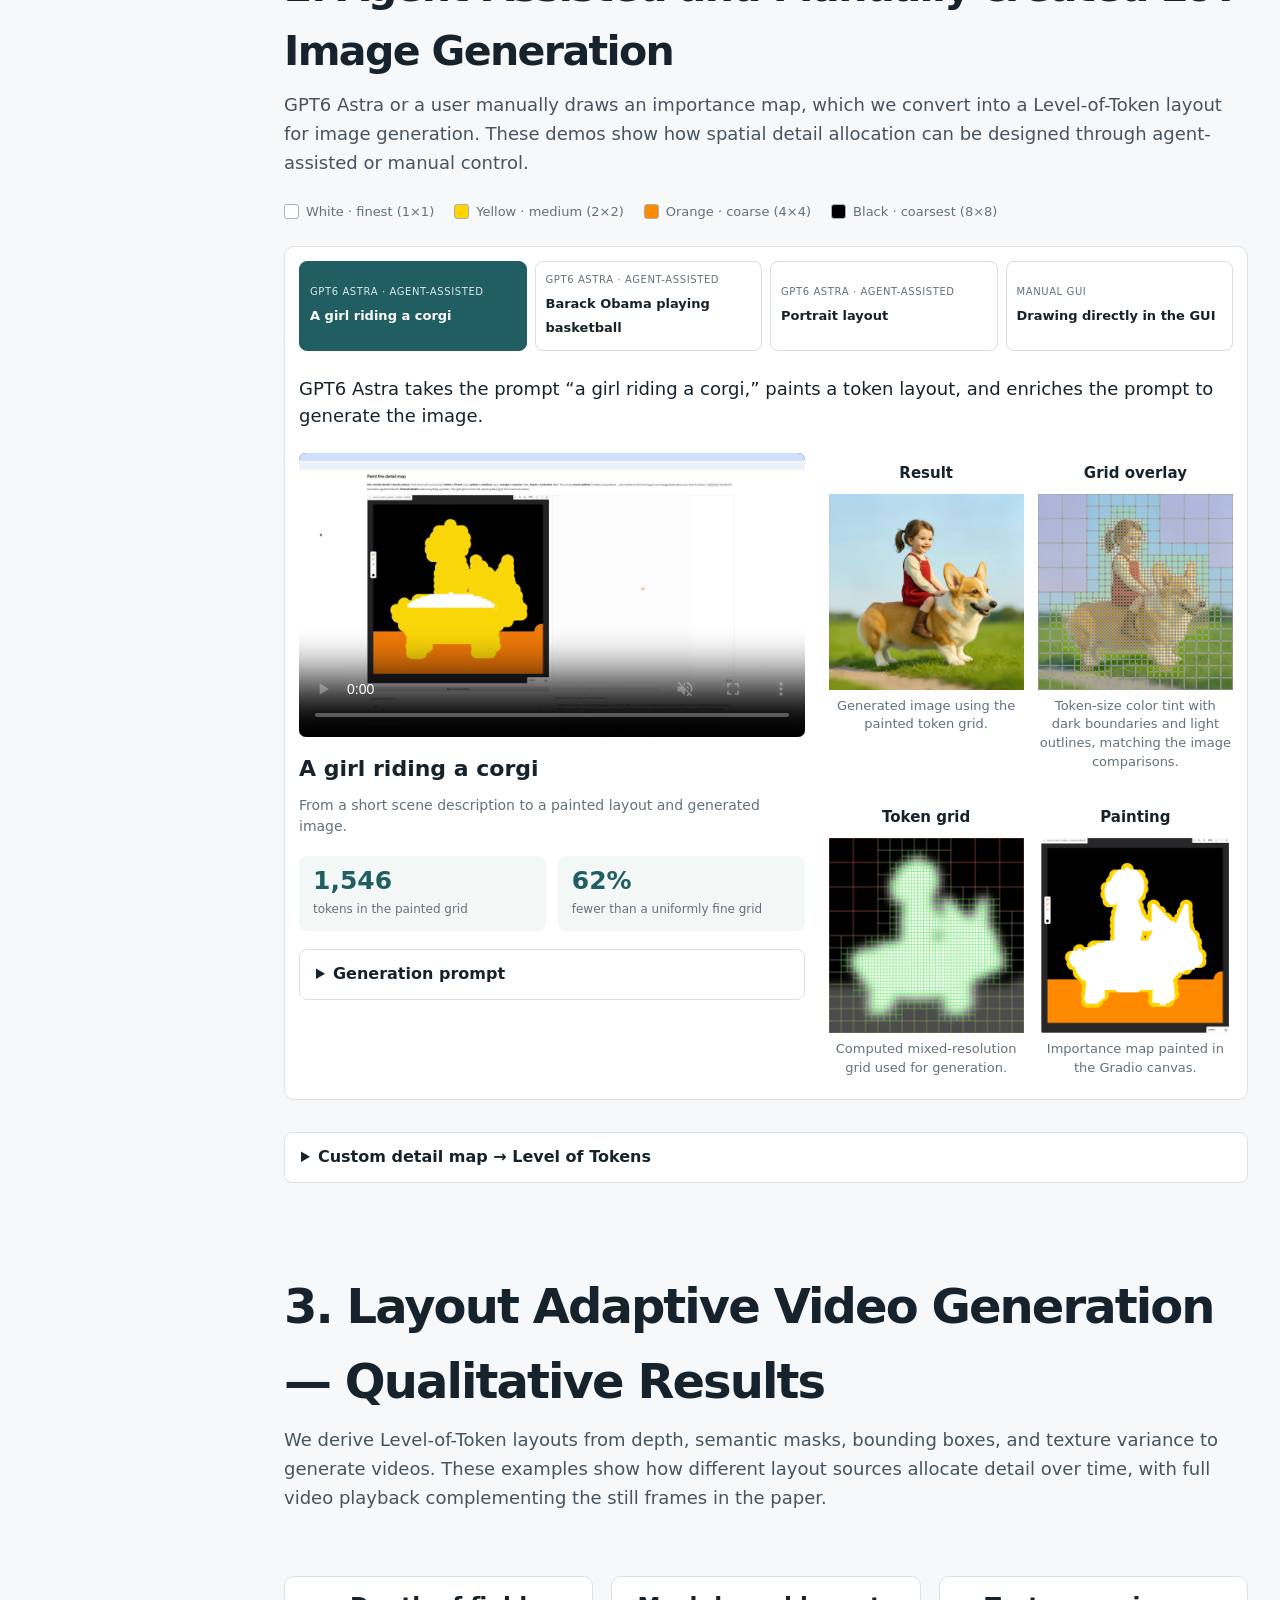
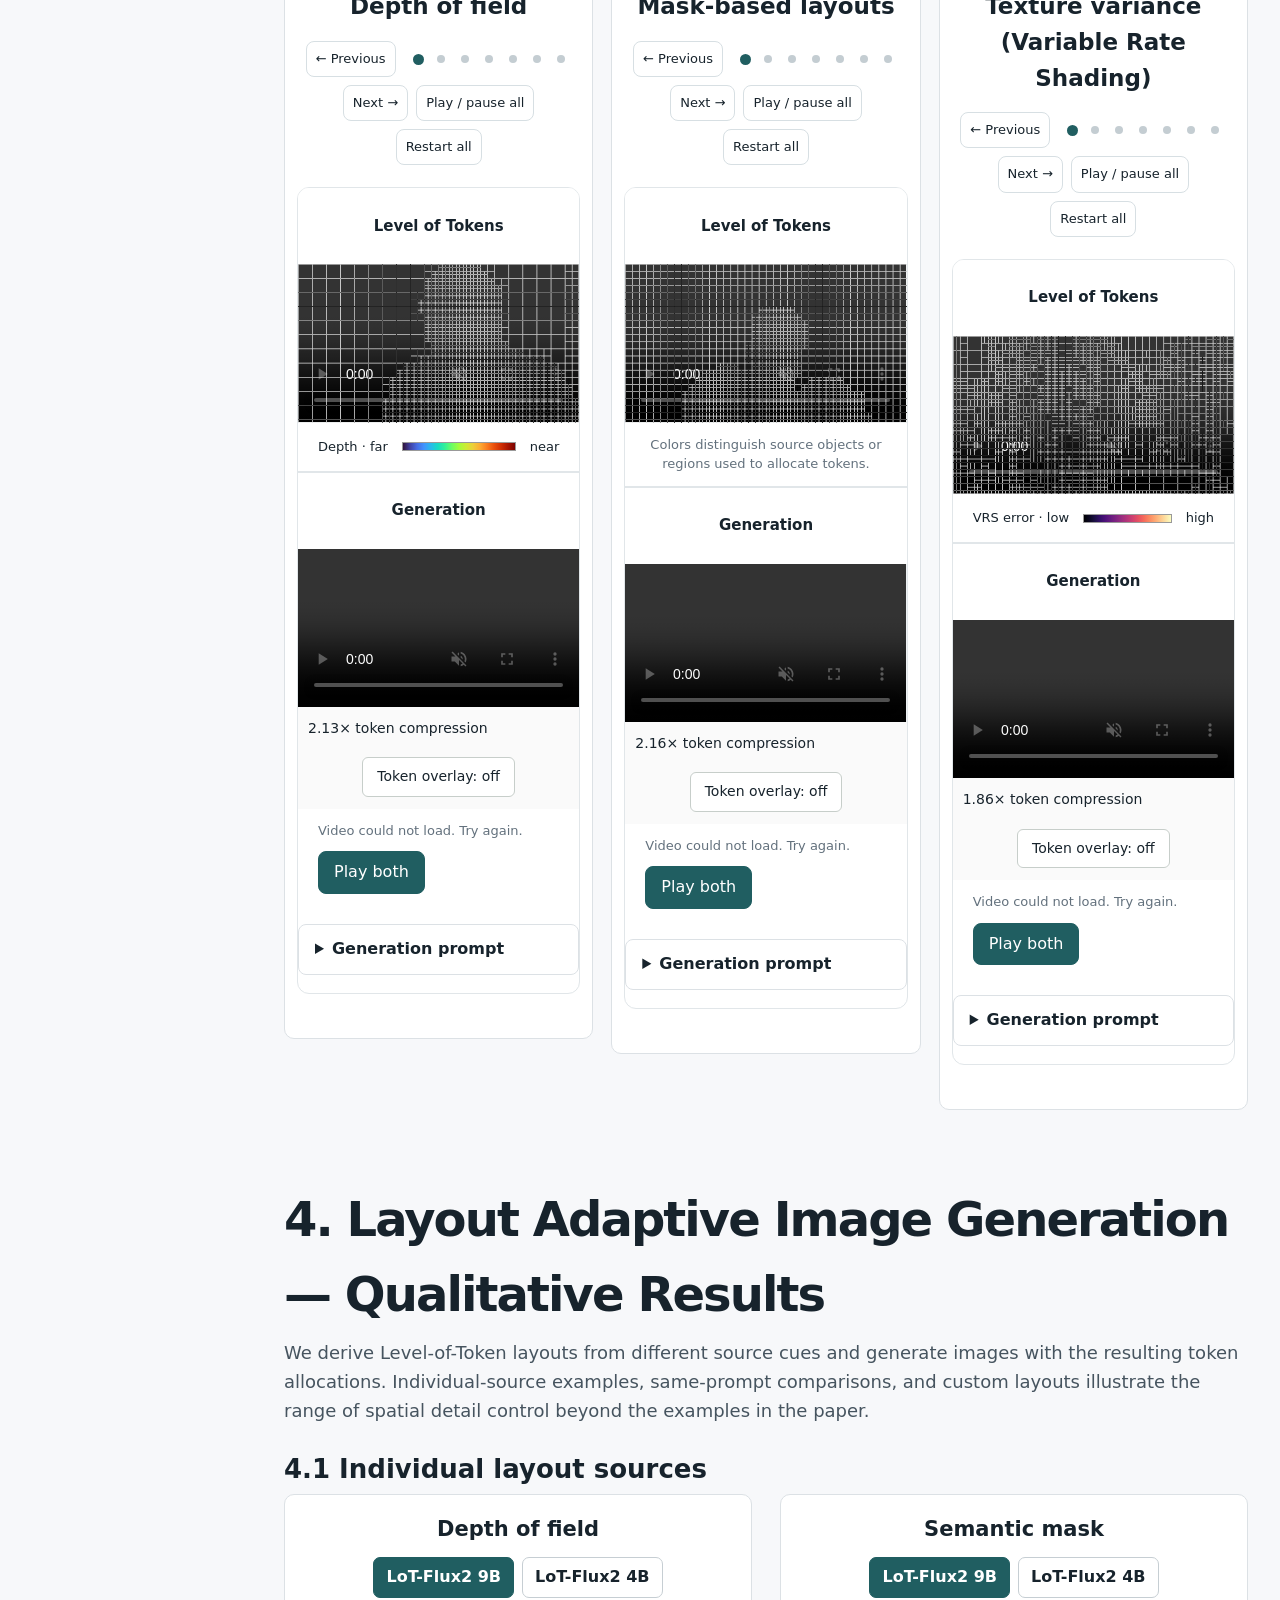
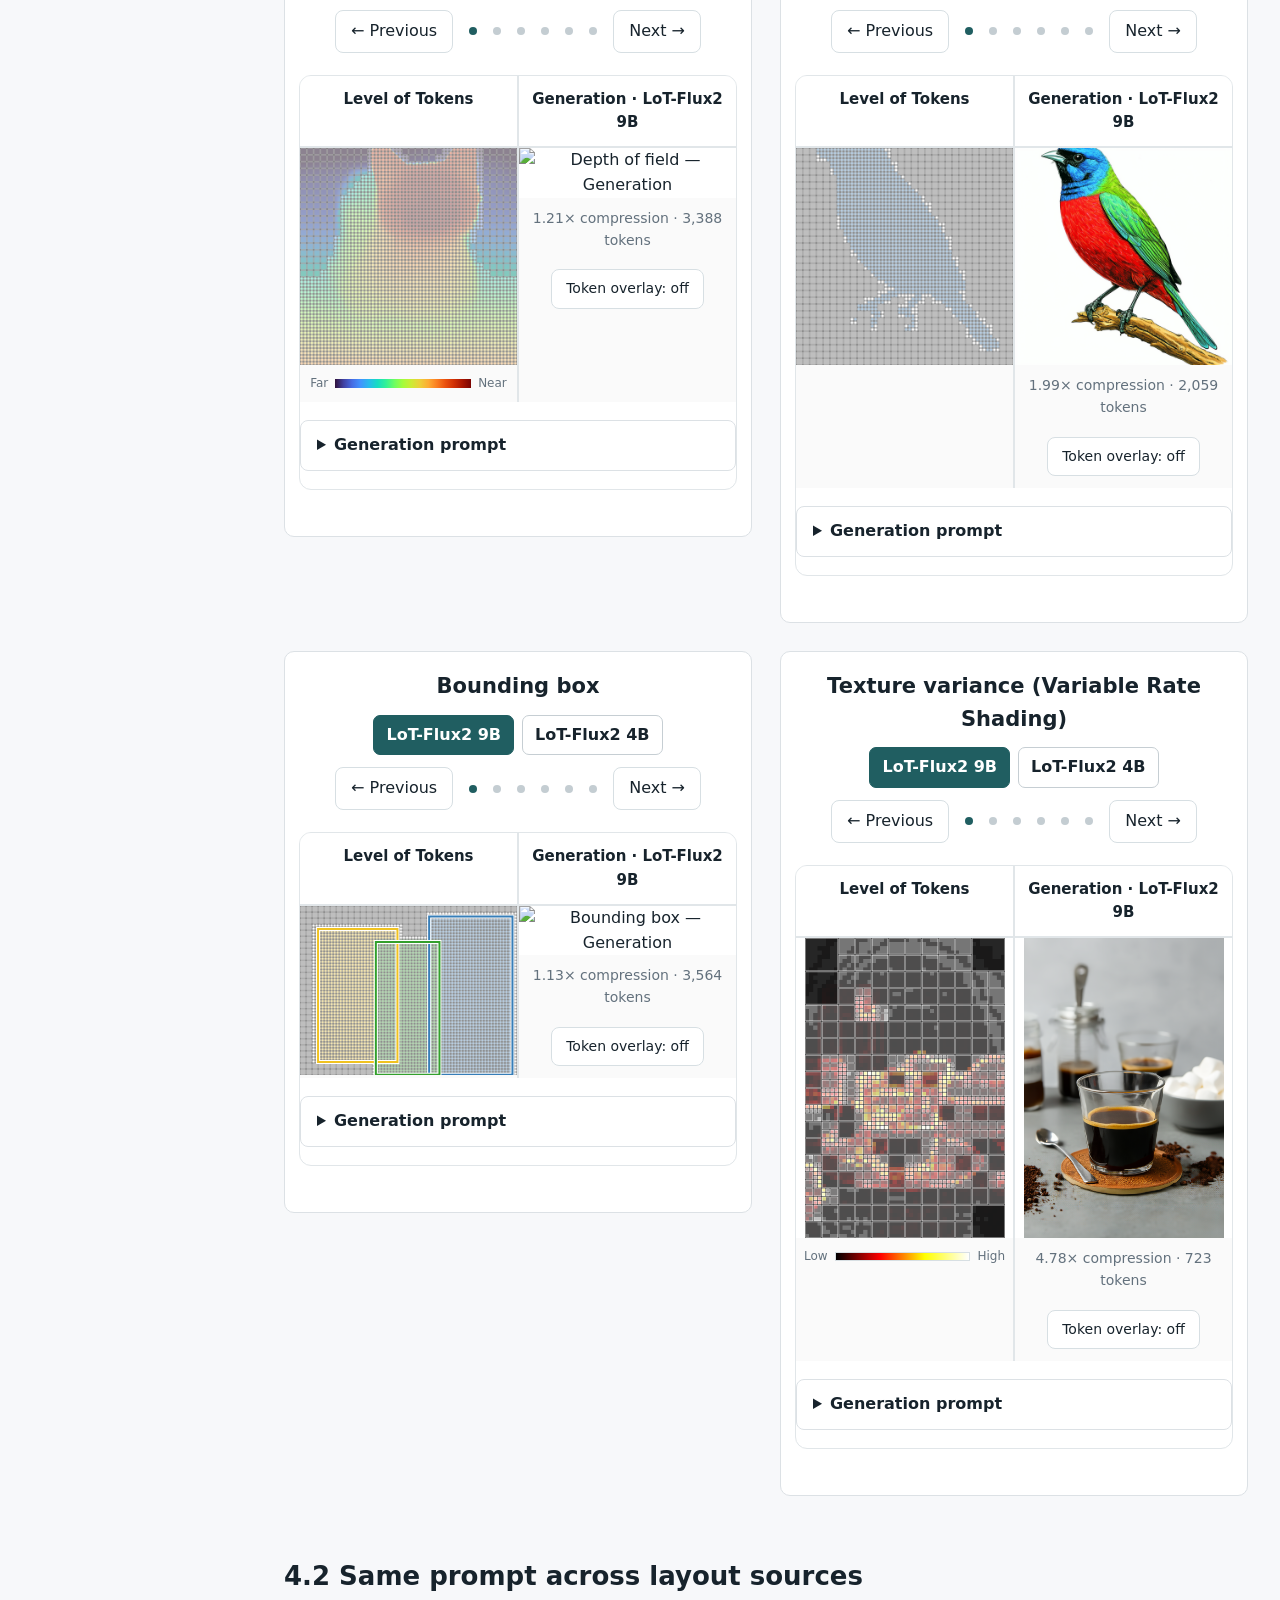
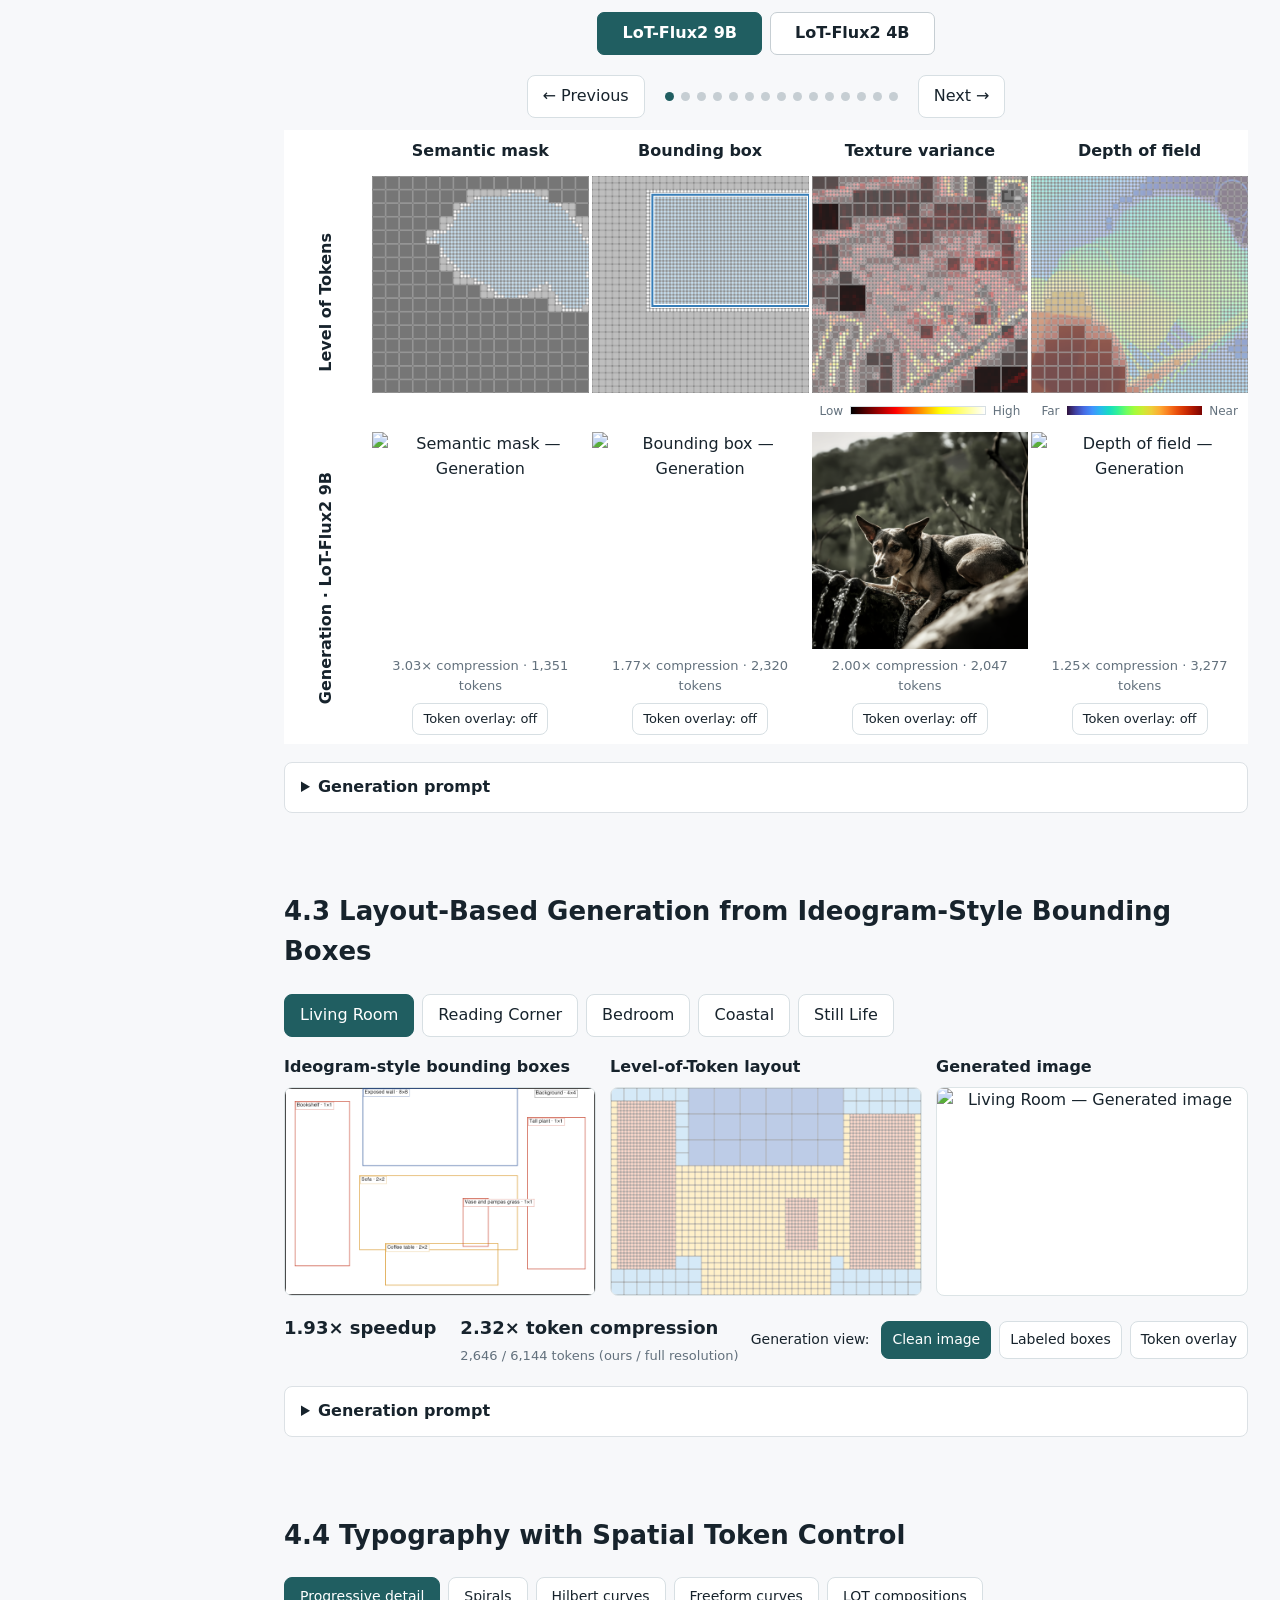
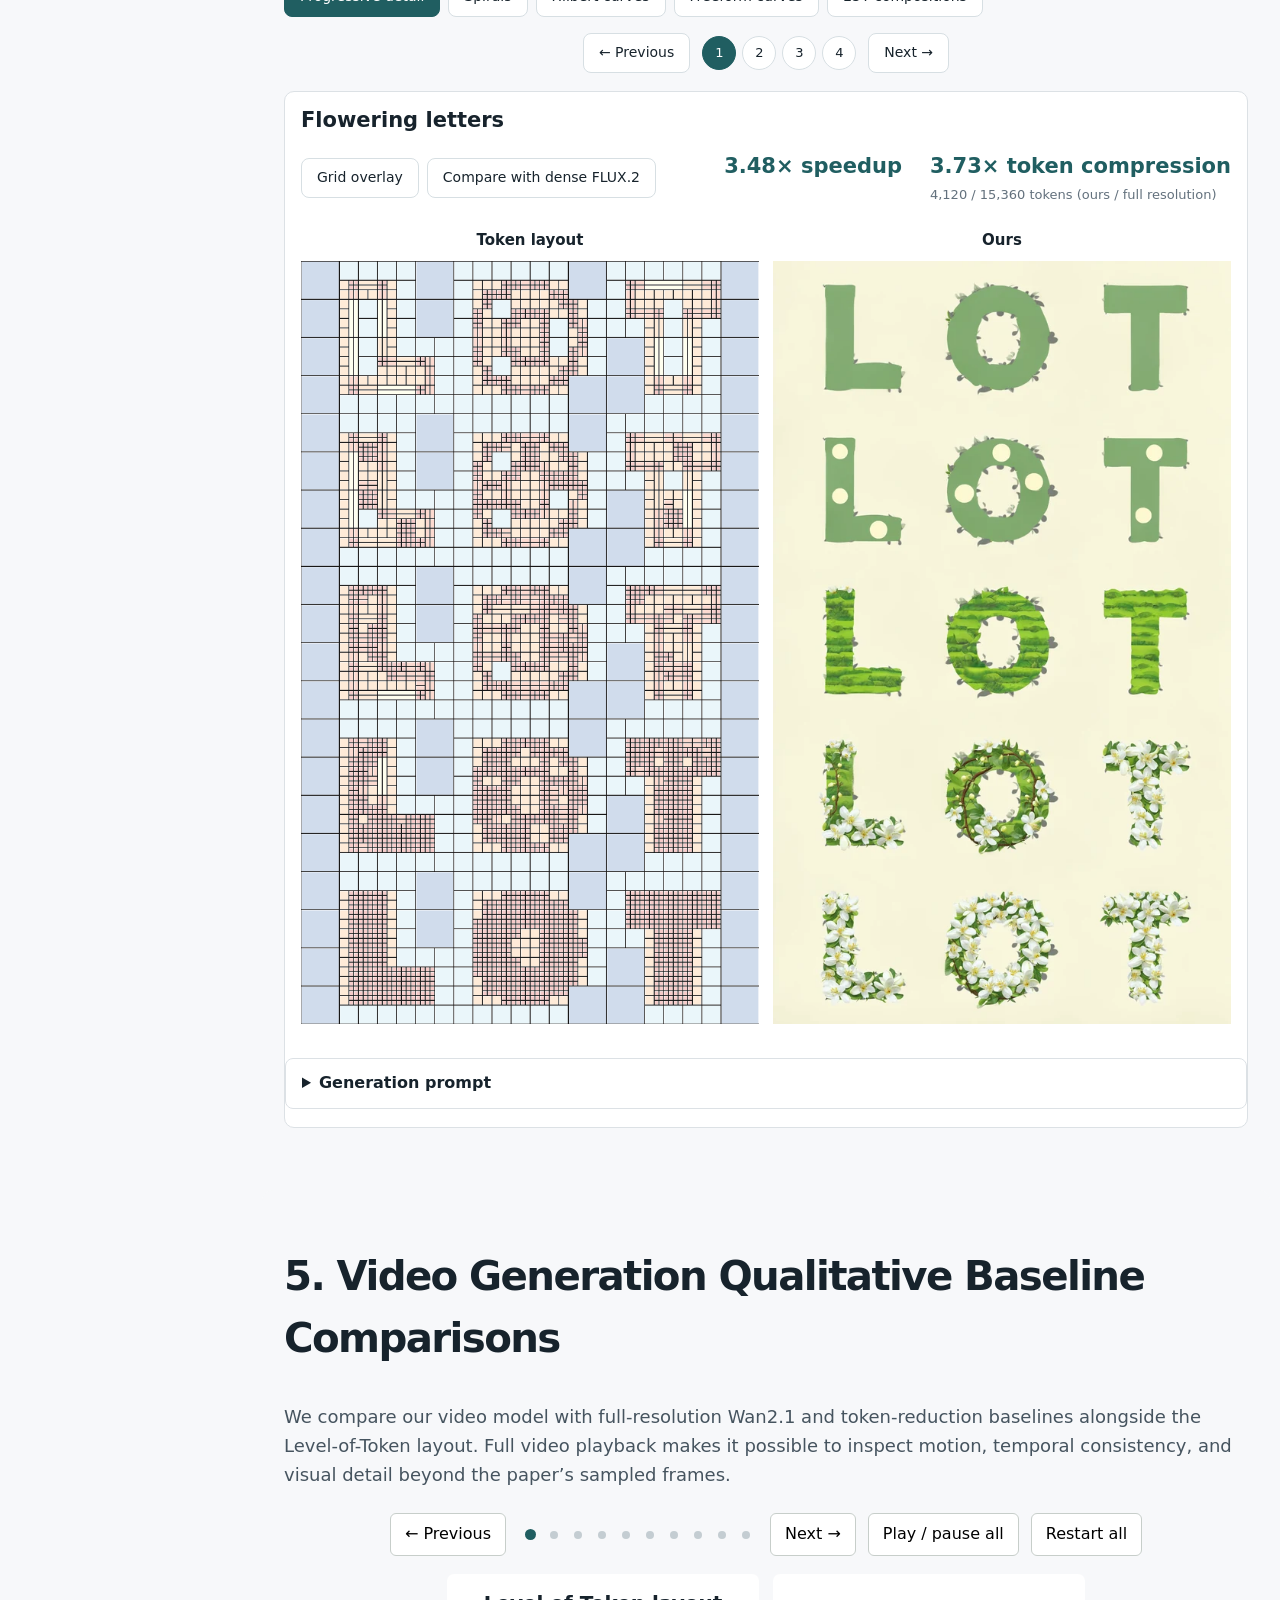
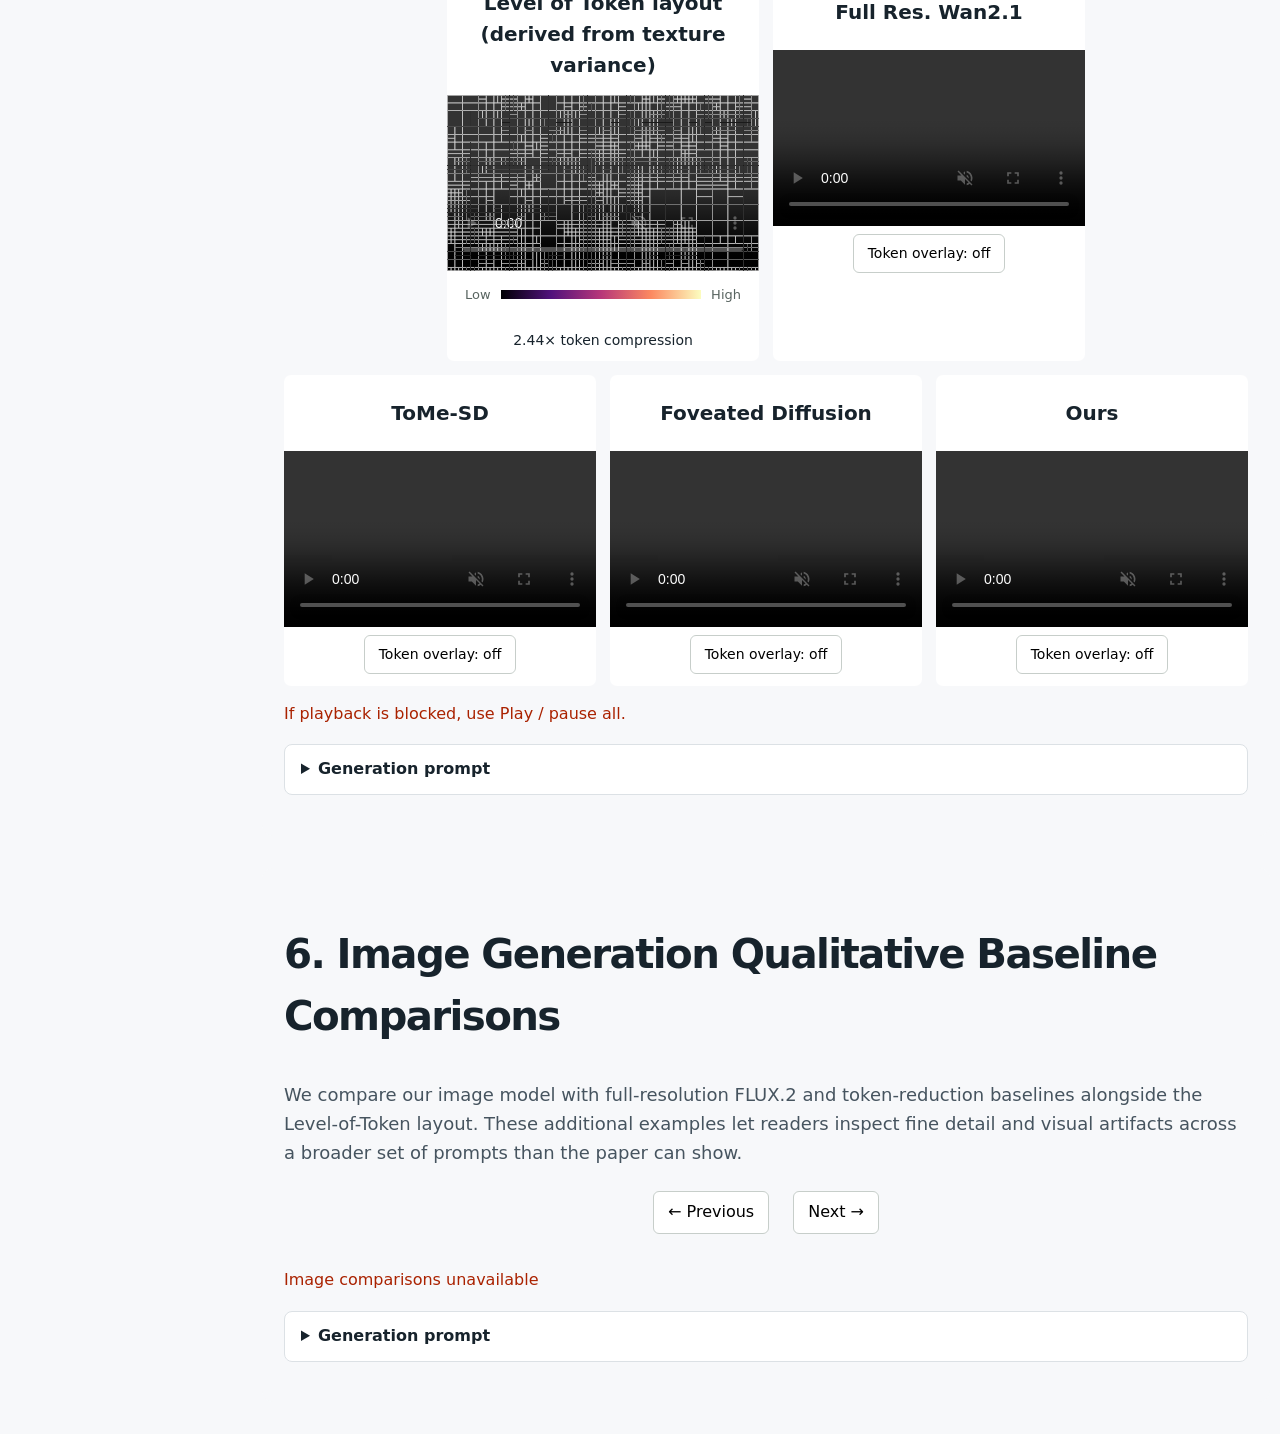
==== commit 1ed3a44d: "Remove artist palette example from image comparisons" ====
--- a/index.html
+++ b/index.html
@@ -208,7 +208,7 @@
 <script>
 window.addEventListener('message',event=>{const frame=document.getElementById('comparison-frame');if(event.source!==frame.contentWindow||event.origin!==location.origin||event.data?.type!=='comparison-height')return;const height=Number(event.data.height);if(Number.isFinite(height)&&height>0&&height<20000)frame.style.height=Math.ceil(height)+'px'});
 </script>
-<section id="image-comparisons" style="max-width:1480px;margin:32px auto;padding:0 10px"><iframe id="image-comparison-frame" src="image_comparisons.html?v=remove-elephant-1" title="Image generation qualitative baseline comparisons" loading="lazy" style="display:block;width:100%;height:1250px;border:0;border-radius:12px"></iframe></section>
+<section id="image-comparisons" style="max-width:1480px;margin:32px auto;padding:0 10px"><iframe id="image-comparison-frame" src="image_comparisons.html?v=remove-palette-1" title="Image generation qualitative baseline comparisons" loading="lazy" style="display:block;width:100%;height:1250px;border:0;border-radius:12px"></iframe></section>
 <script>
 window.addEventListener('message',event=>{const frame=document.getElementById('image-comparison-frame');if(event.source!==frame.contentWindow||event.origin!==location.origin||event.data?.type!=='image-comparison-height')return;const height=Number(event.data.height);if(Number.isFinite(height)&&height>0&&height<20000)frame.style.height=Math.ceil(height)+'px'});
 // Route arrows to the visible image comparison even before its iframe has focus.
